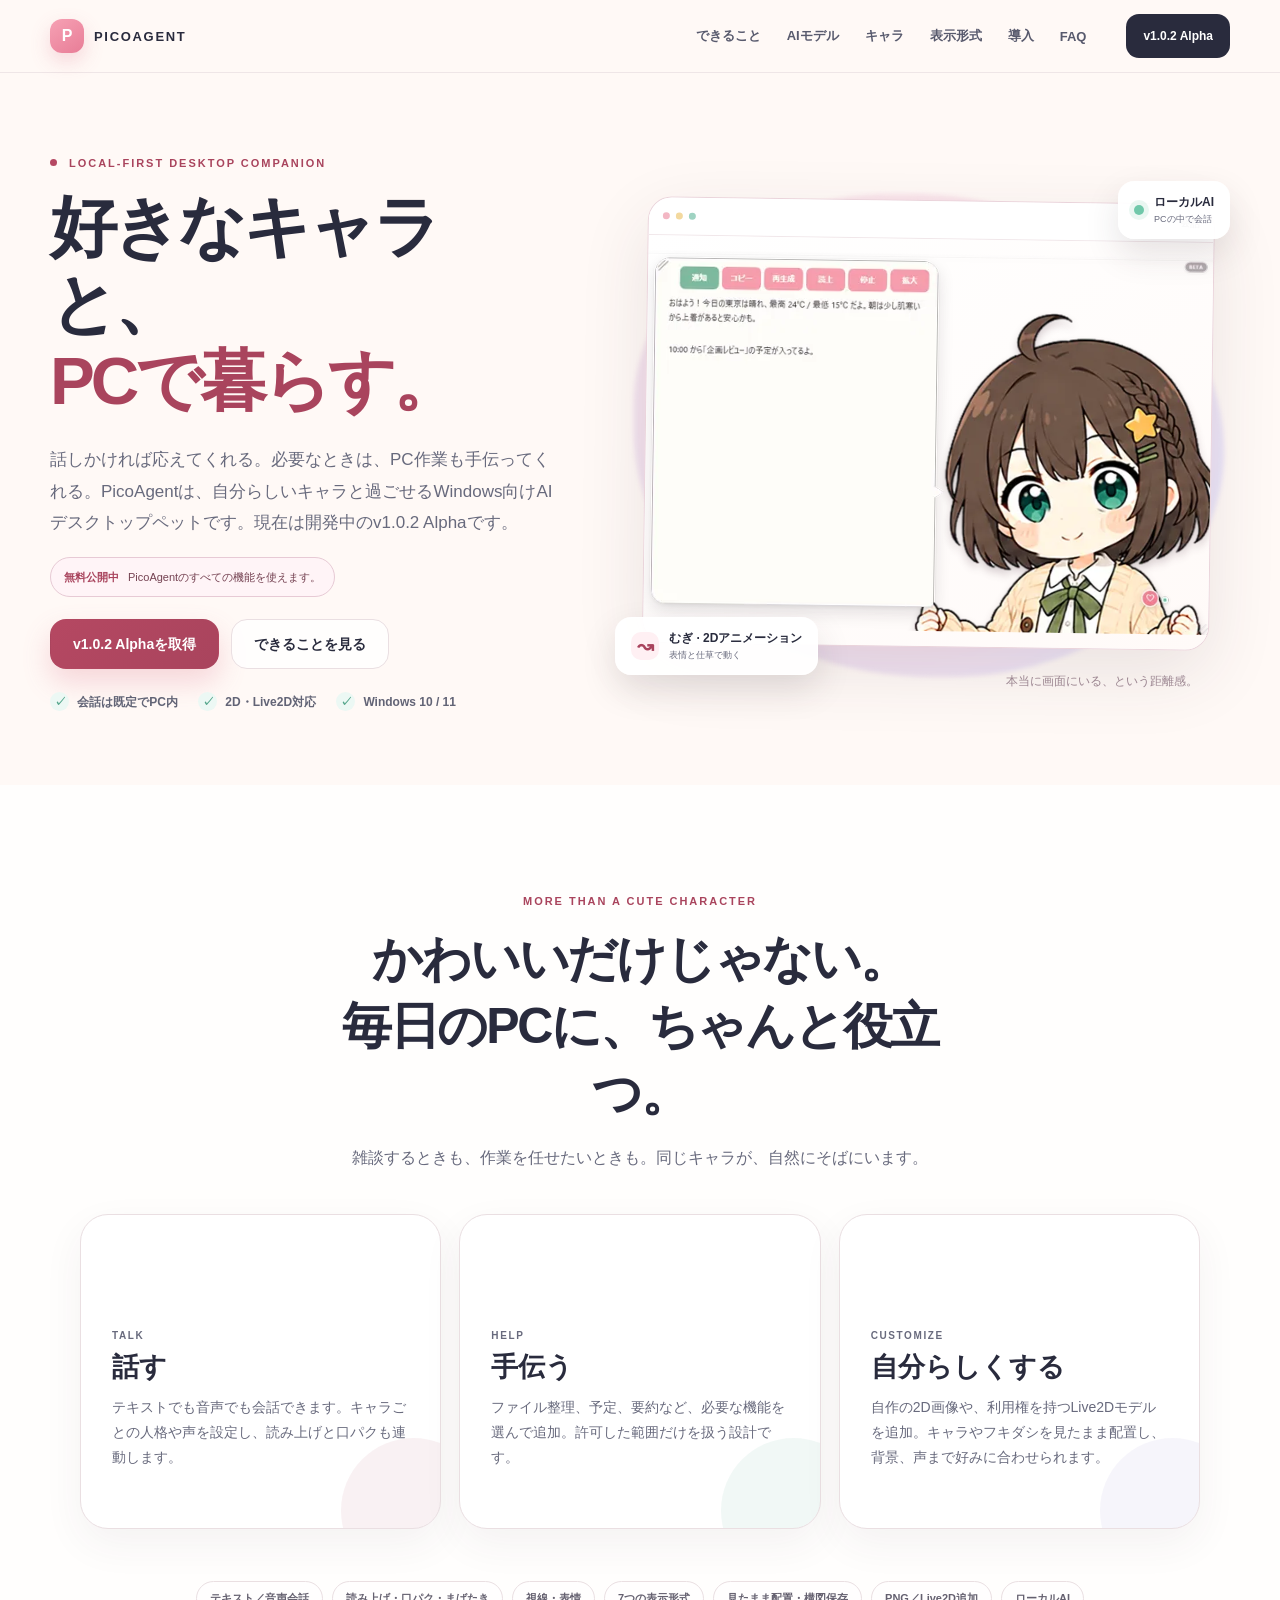
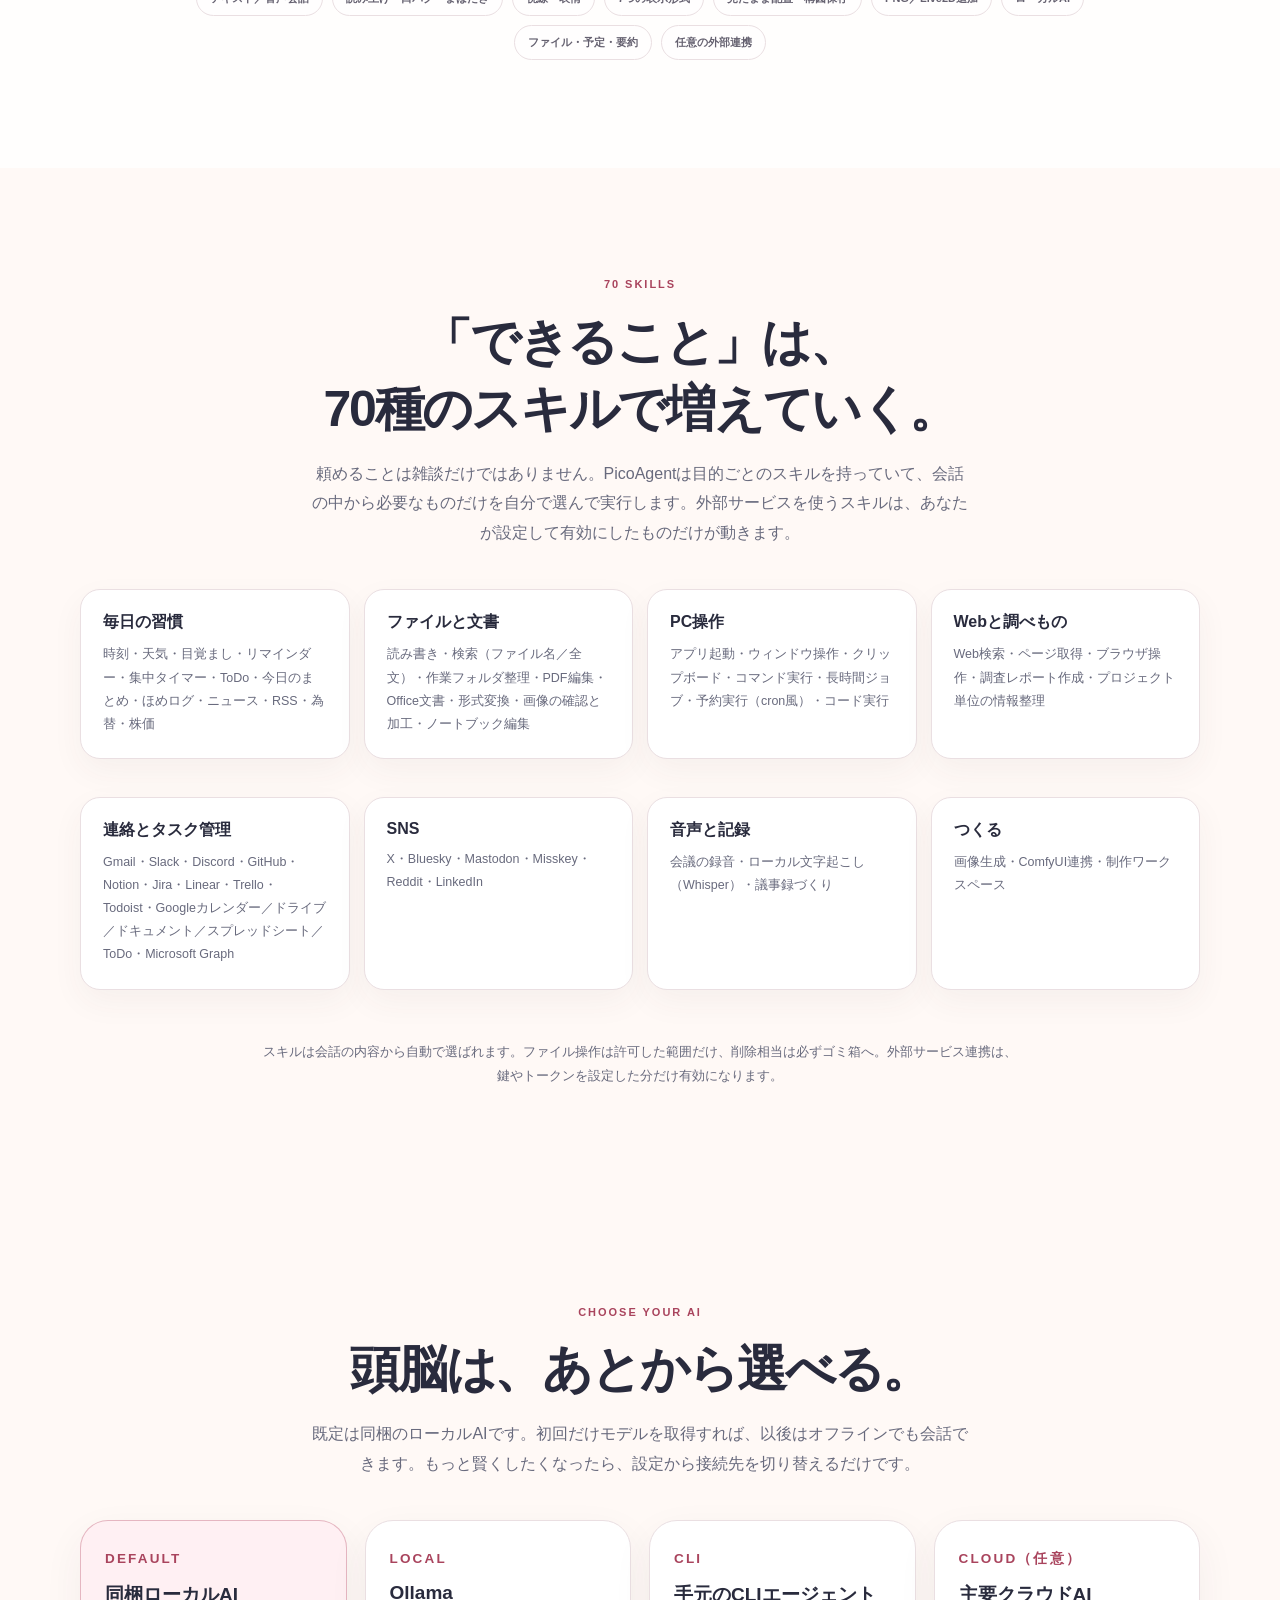
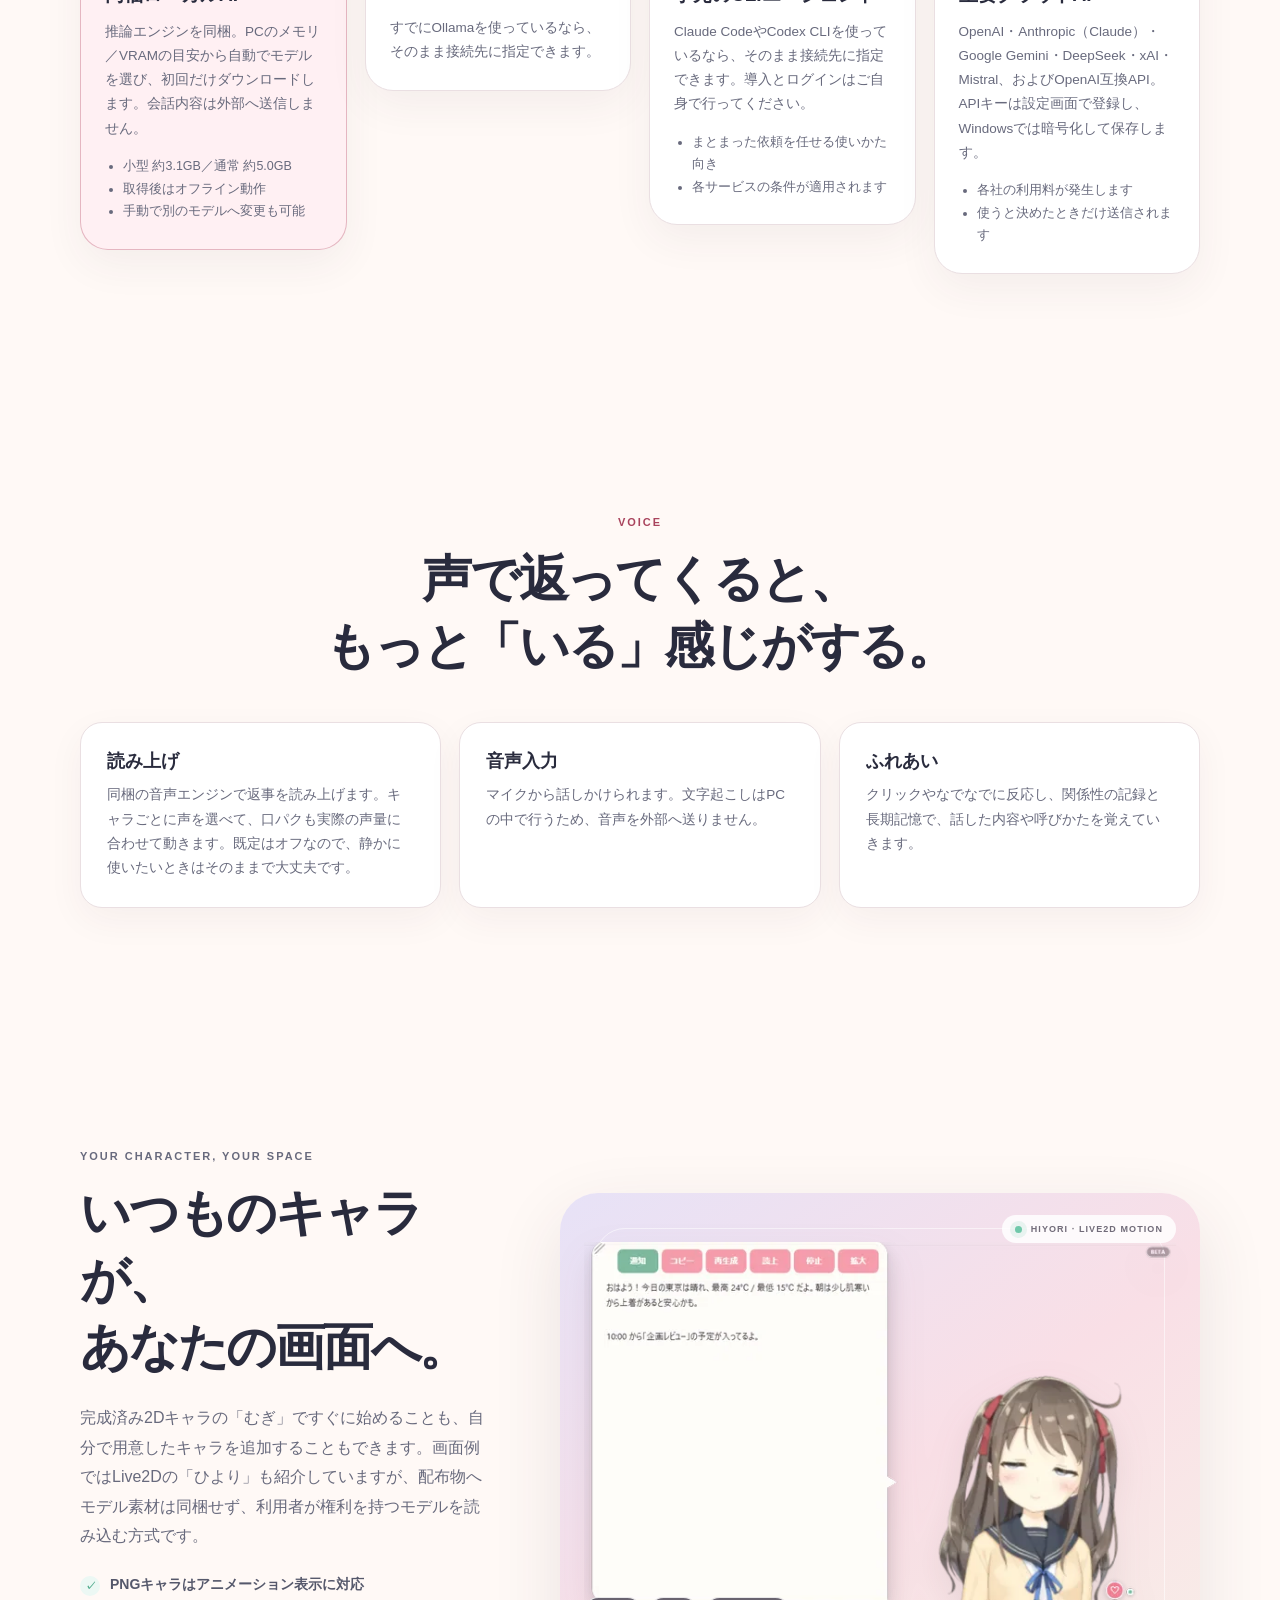
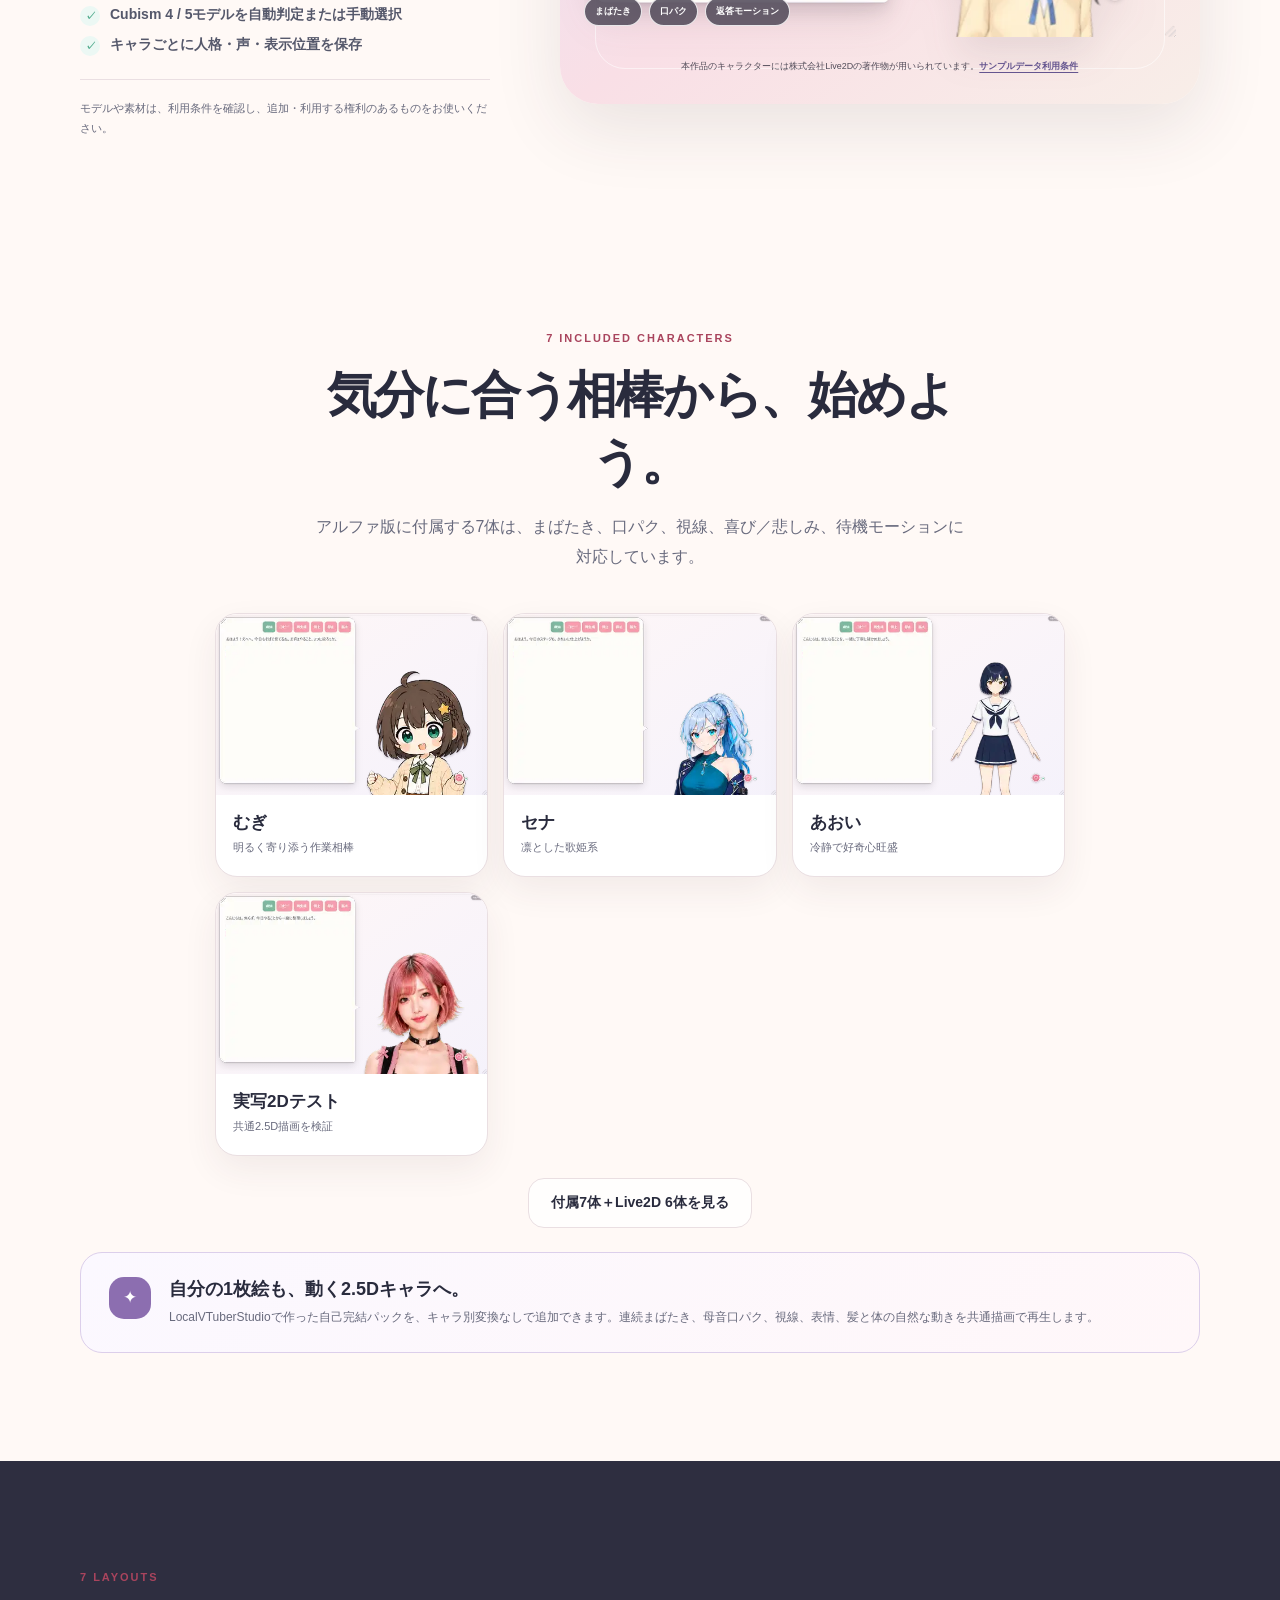
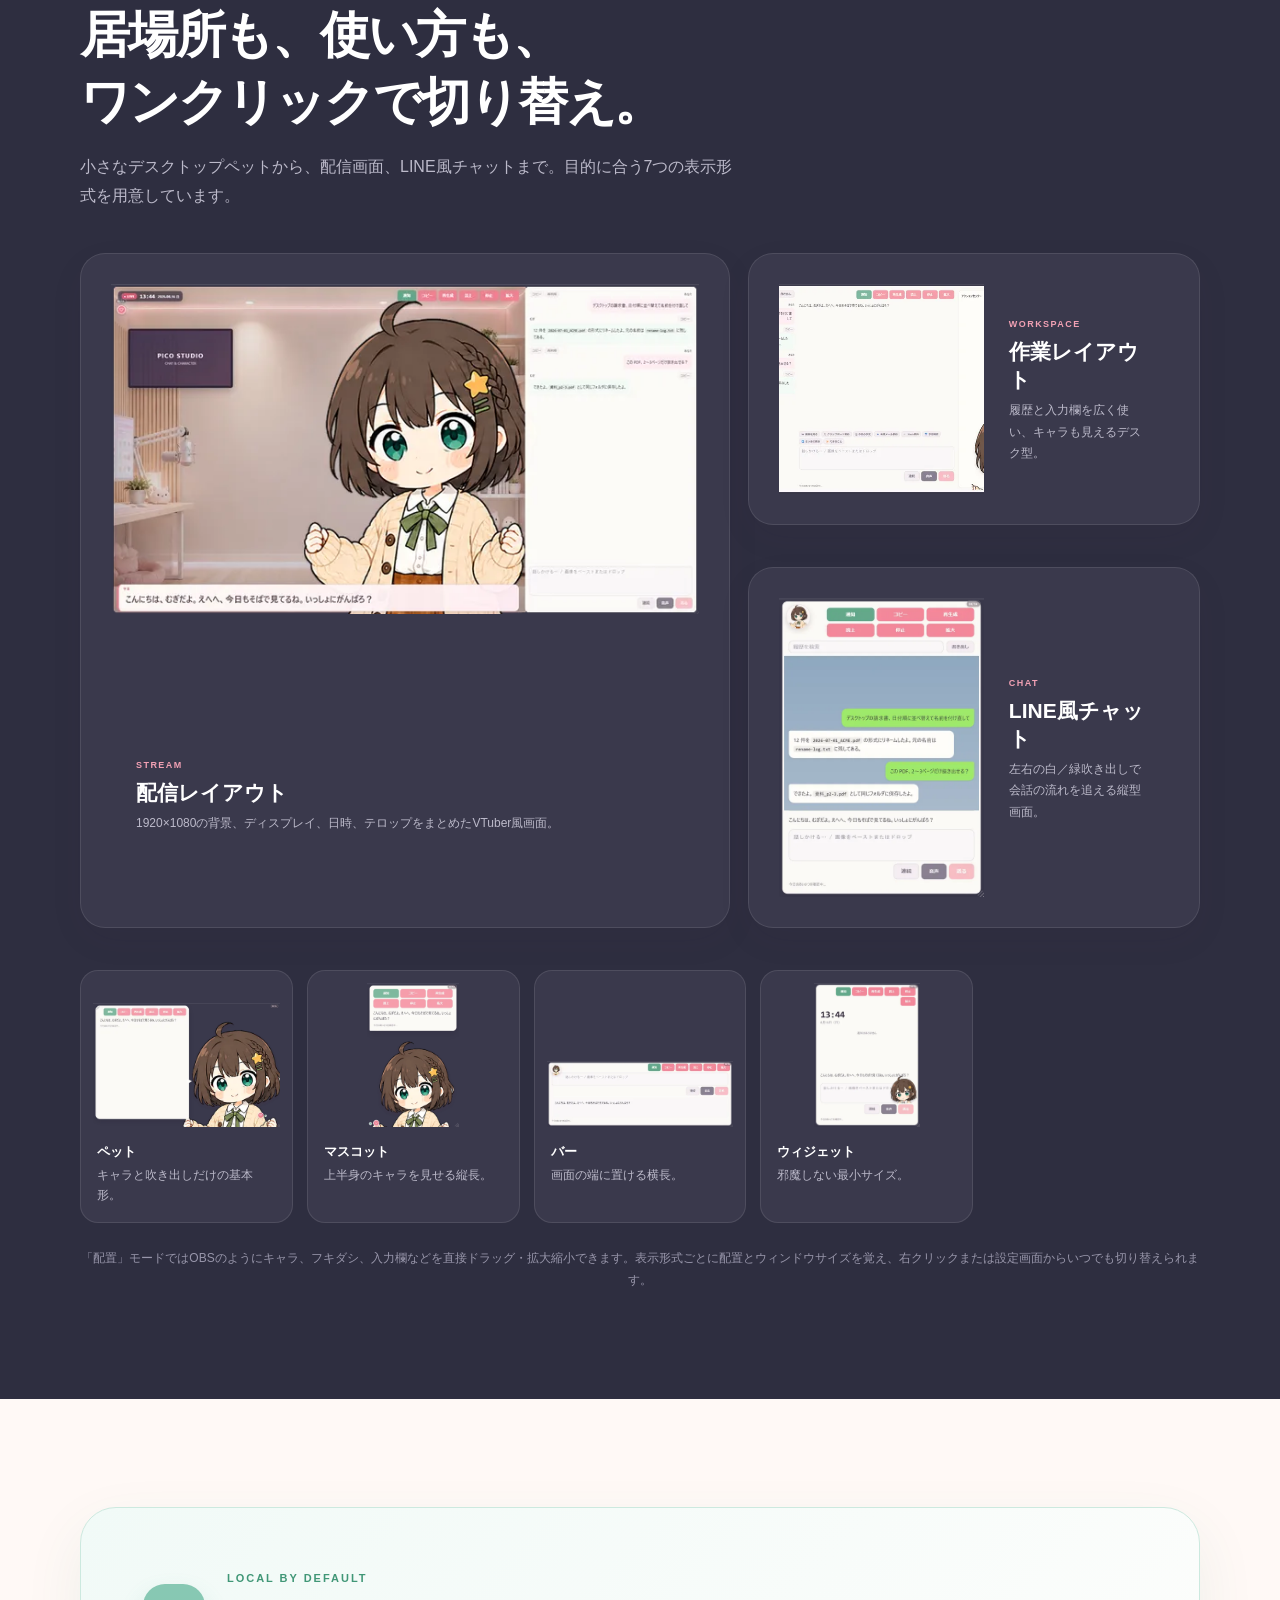
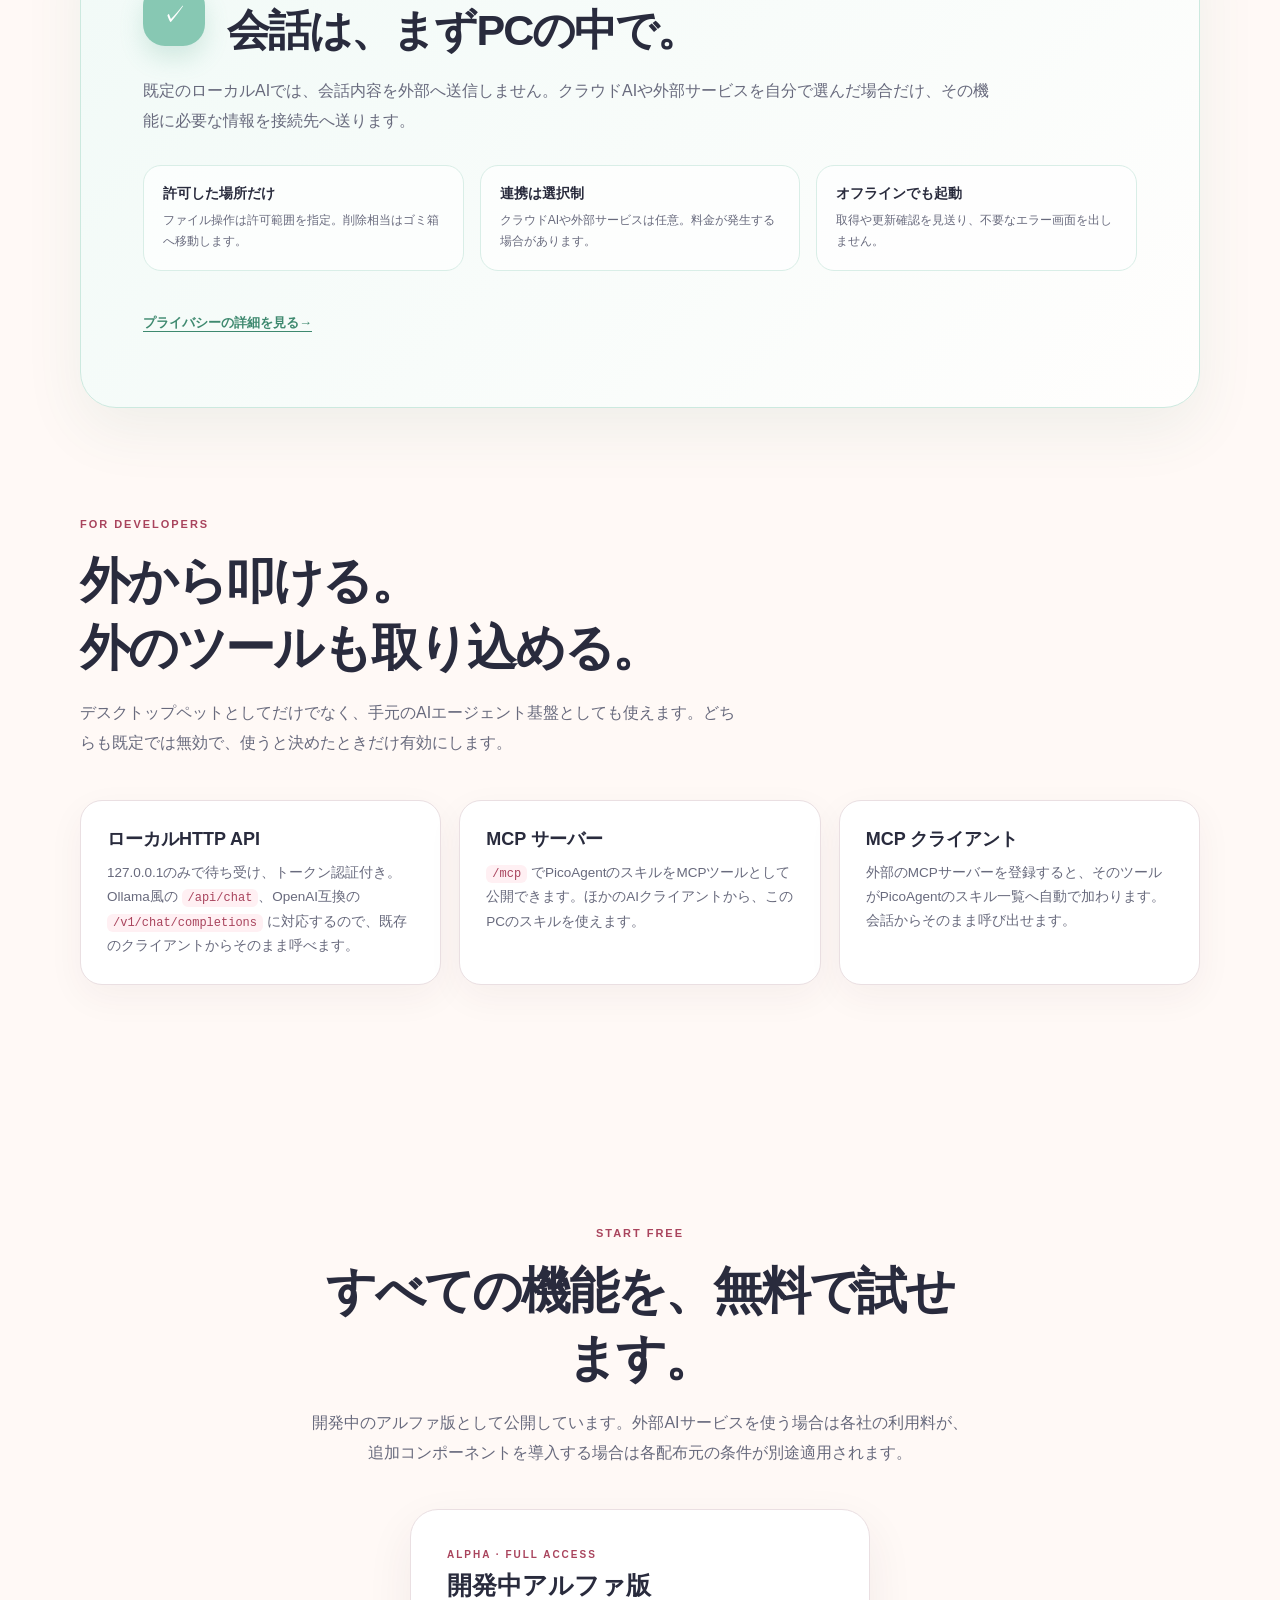
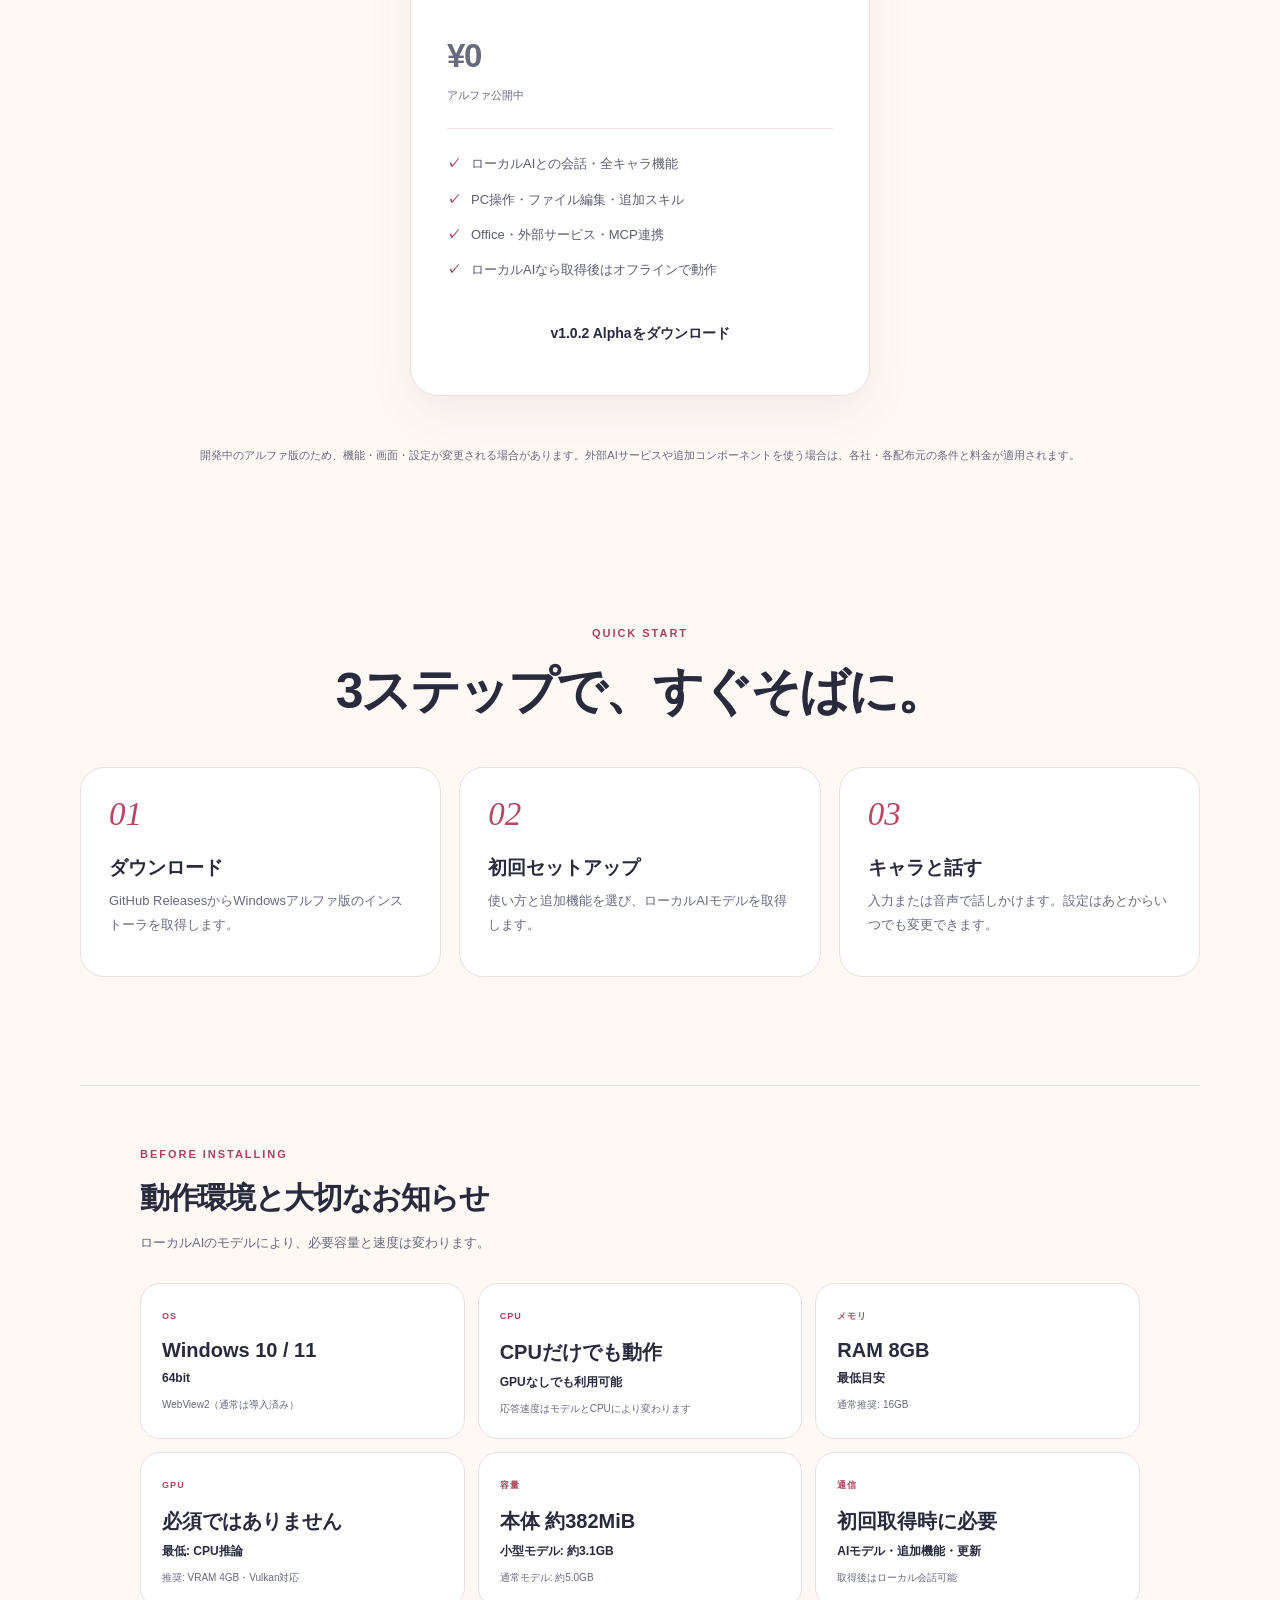
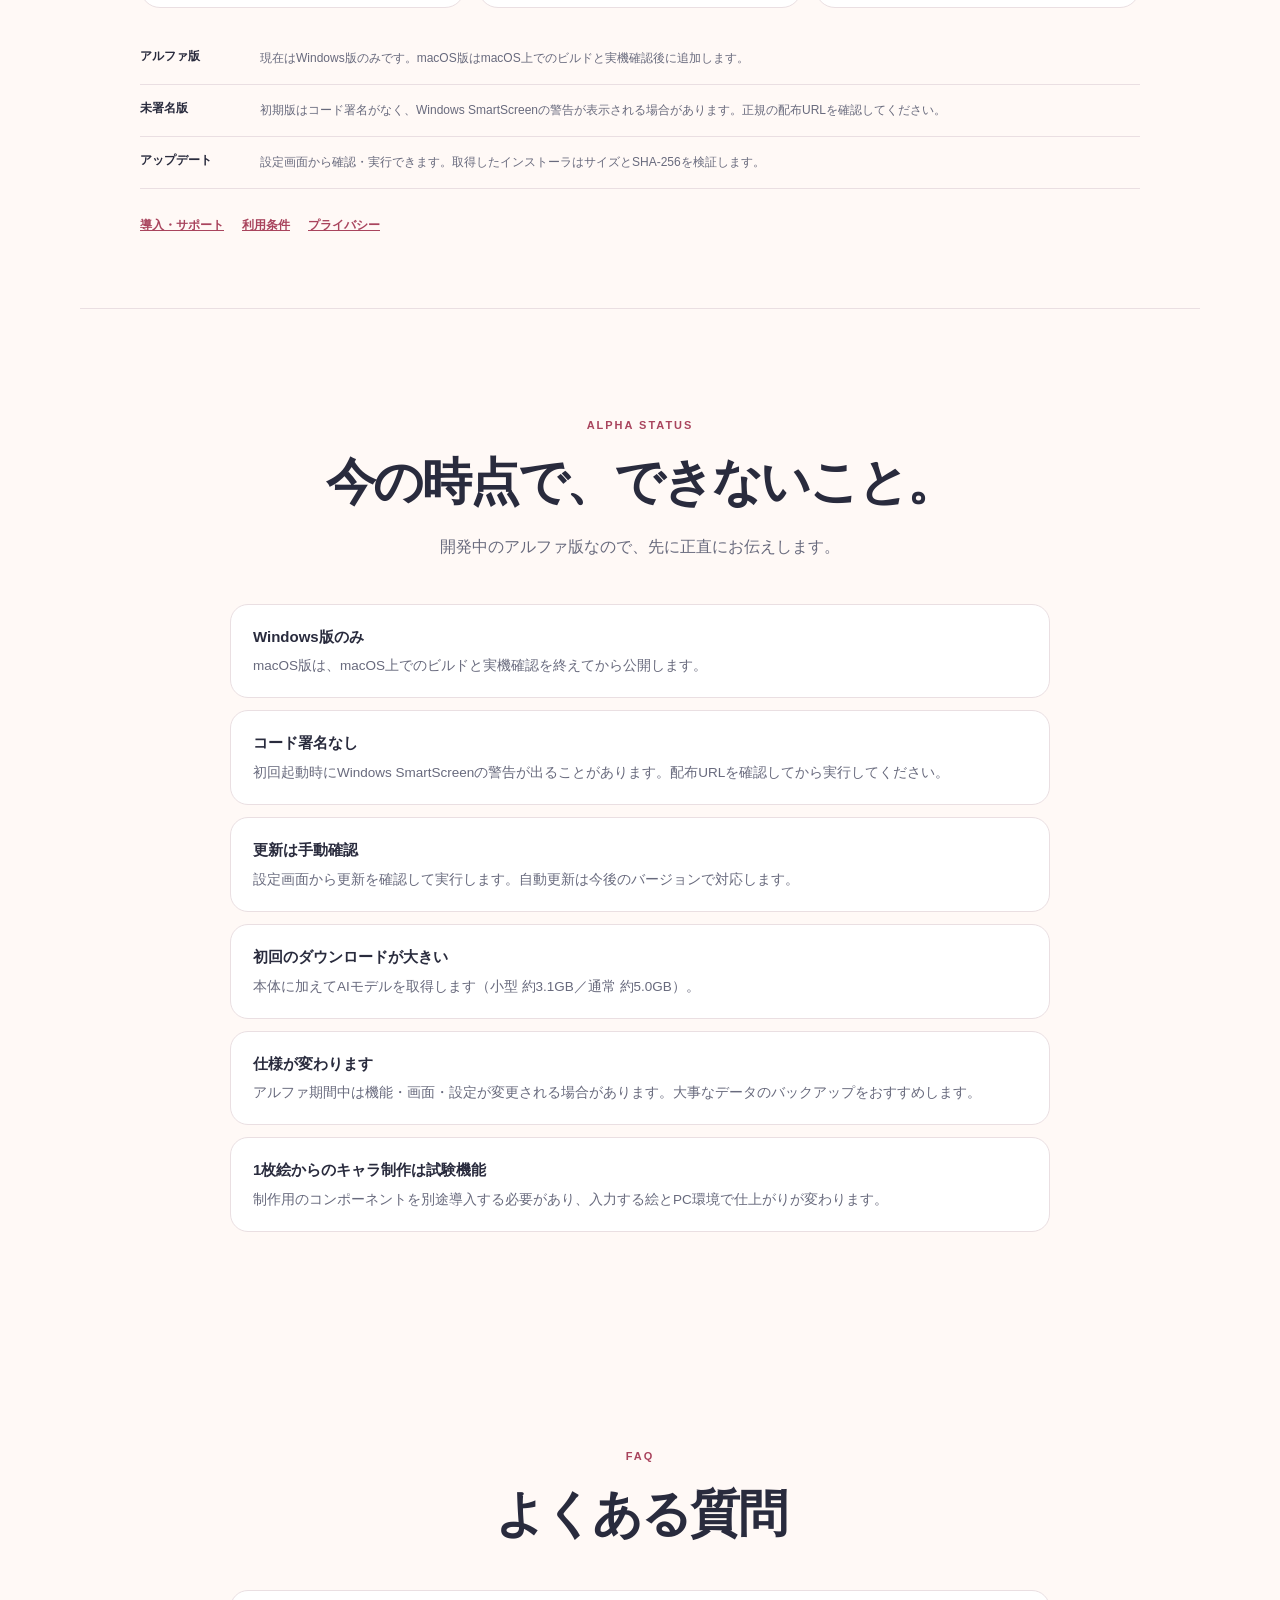
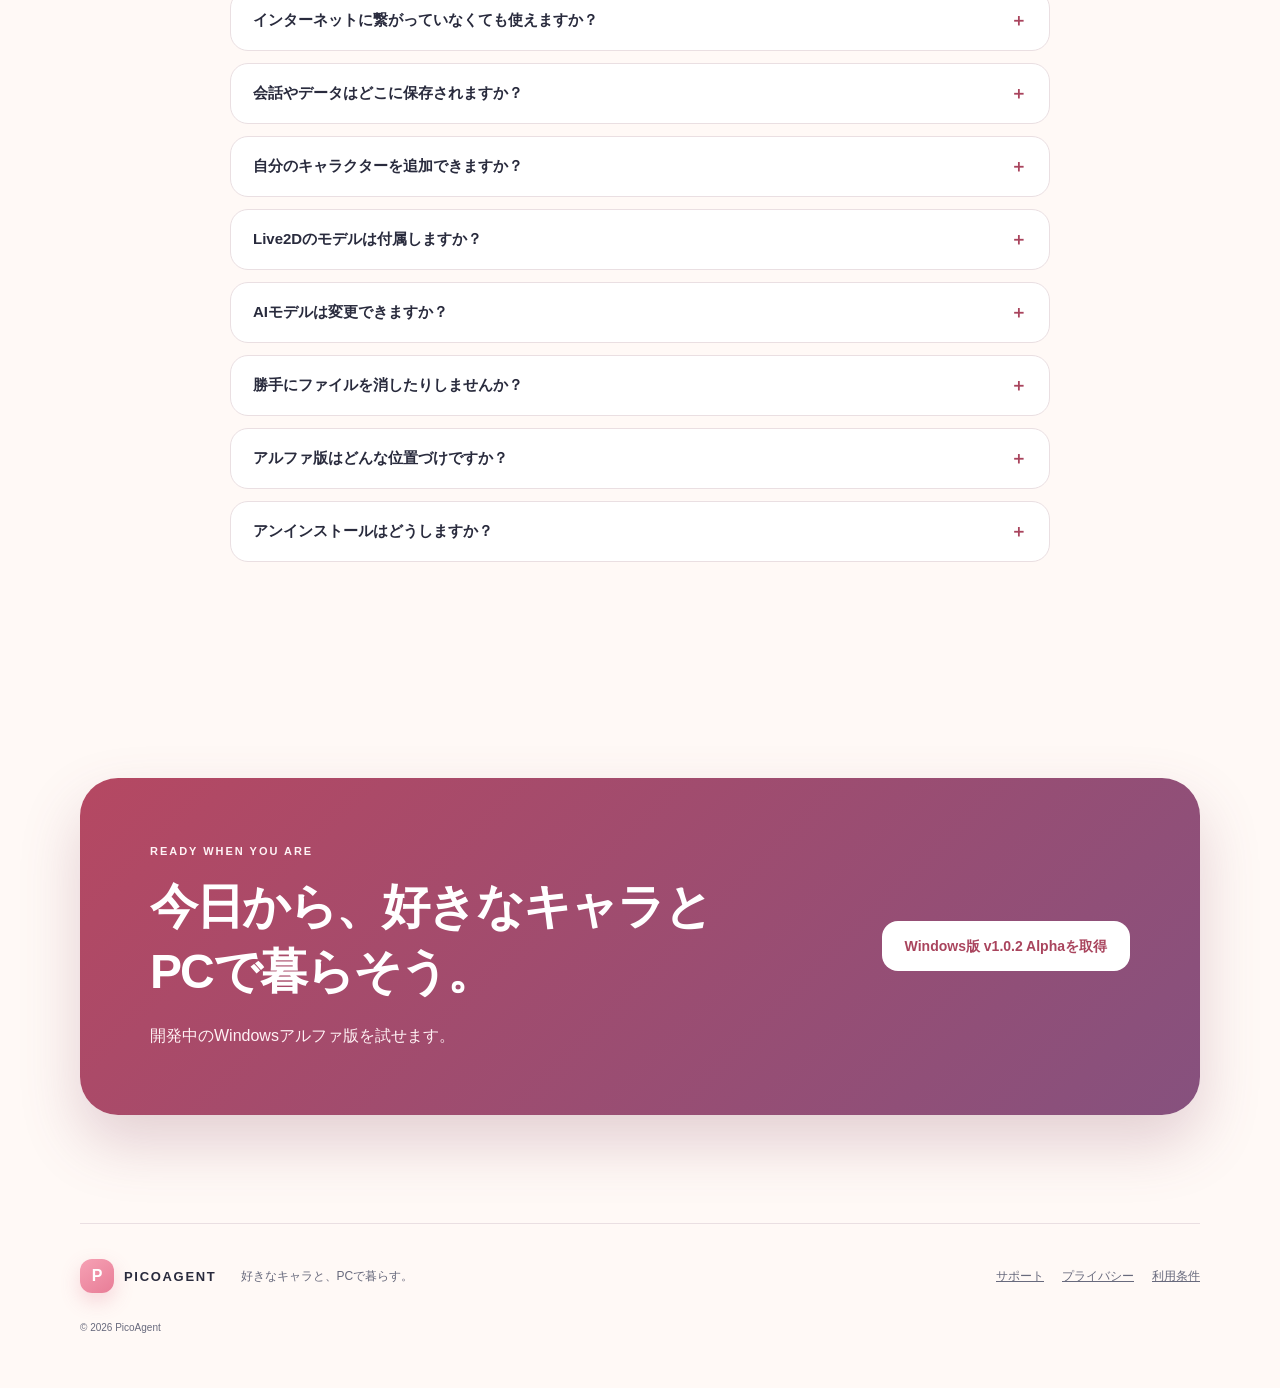
==== index.html @ a3b6f844 "docs: 公開サイトを最新キャラクターへ更新する" ====
<!doctype html>
<html lang="ja">
<head>
  <meta charset="utf-8">
  <meta name="viewport" content="width=device-width,initial-scale=1">
  <meta name="description" content="好きなキャラと会話し、PC作業も手伝ってもらえる。ローカルAIで動くWindows向けデスクトップペット、PicoAgent。">
  <meta name="theme-color" content="#fff9f6">
  <meta property="og:type" content="website">
  <meta property="og:title" content="PicoAgent | 好きなキャラと、PCで暮らす。">
  <meta property="og:description" content="会話も、PCのお手伝いも。自分の2D・Live2Dキャラを追加できるローカルAIデスクトップペット。">
  <title>PicoAgent | 好きなキャラと、PCで暮らす。</title>
  <link rel="stylesheet" href="style.css">
</head>
<body class="landing">
  <a class="skip-link" href="#main">本文へ移動</a>

  <div class="site-shell">
    <header class="site-header" aria-label="サイトヘッダー">
      <a class="logo" href="#top" aria-label="PicoAgent トップ">
        <span class="logo-mark" aria-hidden="true">P</span>
        <span>PICOAGENT</span>
      </a>
      <nav class="site-nav" aria-label="ページ内ナビゲーション">
        <a href="#features">できること</a>
        <a href="#models">AIモデル</a>
        <a href="characters.html">キャラ</a>
        <a href="#layouts">表示形式</a>
        <a href="#guide">導入</a>
        <a href="#faq">FAQ</a>
      </nav>
      <a class="button small" href="https://github.com/benybeny777/PicoAgent-Distribution/releases/tag/v1.0.2">v1.0.2 Alpha</a>
    </header>
  </div>

  <main id="main">
    <section class="hero-section" id="top">
      <div class="hero-copy">
        <p class="eyebrow"><span></span> LOCAL-FIRST DESKTOP COMPANION</p>
        <h1>好きなキャラと、<br><em>PCで暮らす。</em></h1>
        <p class="hero-lead">話しかければ応えてくれる。必要なときは、PC作業も手伝ってくれる。PicoAgentは、自分らしいキャラと過ごせるWindows向けAIデスクトップペットです。現在は開発中のv1.0.2 Alphaです。</p>
        <p class="beta-full-note"><b>無料公開中</b> PicoAgentのすべての機能を使えます。</p>
        <div class="actions hero-actions">
          <a class="button primary" href="https://github.com/benybeny777/PicoAgent-Distribution/releases/tag/v1.0.2">v1.0.2 Alphaを取得</a>
          <a class="button secondary" href="#features">できることを見る</a>
        </div>
        <ul class="trust-list" aria-label="主な特徴">
          <li><span aria-hidden="true">✓</span> 会話は既定でPC内</li>
          <li><span aria-hidden="true">✓</span> 2D・Live2D対応</li>
          <li><span aria-hidden="true">✓</span> Windows 10 / 11</li>
        </ul>
      </div>

      <div class="hero-visual" aria-label="PicoAgentの実画面">
        <div class="visual-glow" aria-hidden="true"></div>
        <div class="screen-card main-screen">
          <div class="screen-top"><span></span><span></span><span></span><b>会話</b></div>
          <picture>
            <source media="(prefers-reduced-motion: reduce)" srcset="assets/main-static.png">
            <img src="assets/main-light.webp" alt="吹き出しと2Dキャラクターを表示したPicoAgentのメイン画面" width="540" height="410" decoding="async" fetchpriority="high">
          </picture>
        </div>
        <div class="floating-card local-card"><span class="status-dot"></span><span><b>ローカルAI</b><small>PCの中で会話</small></span></div>
        <div class="floating-card voice-card"><span class="motion-mark" aria-hidden="true">↝</span><span><b>むぎ · 2Dアニメーション</b><small>表情と仕草で動く</small></span></div>
        <p class="visual-note">本当に画面にいる、という距離感。</p>
      </div>
    </section>

    <section class="section intro" id="features">
      <div class="section-heading centered">
        <p class="eyebrow">MORE THAN A CUTE CHARACTER</p>
        <h2>かわいいだけじゃない。<br>毎日のPCに、ちゃんと役立つ。</h2>
        <p>雑談するときも、作業を任せたいときも。同じキャラが、自然にそばにいます。</p>
      </div>
      <div class="feature-grid">
        <article class="feature-card coral">
          <div class="feature-icon" aria-hidden="true">♡</div>
          <p class="card-kicker">TALK</p>
          <h3>話す</h3>
          <p>テキストでも音声でも会話できます。キャラごとの人格や声を設定し、読み上げと口パクも連動します。</p>
        </article>
        <article class="feature-card mint">
          <div class="feature-icon" aria-hidden="true">✦</div>
          <p class="card-kicker">HELP</p>
          <h3>手伝う</h3>
          <p>ファイル整理、予定、要約など、必要な機能を選んで追加。許可した範囲だけを扱う設計です。</p>
        </article>
        <article class="feature-card lavender">
          <div class="feature-icon" aria-hidden="true">◇</div>
          <p class="card-kicker">CUSTOMIZE</p>
          <h3>自分らしくする</h3>
          <p>自作の2D画像や、利用権を持つLive2Dモデルを追加。キャラやフキダシを見たまま配置し、背景、声まで好みに合わせられます。</p>
        </article>
      </div>
      <ul class="feature-list" aria-label="機能一覧">
        <li>テキスト／音声会話</li><li>読み上げ・口パク・まばたき</li><li>視線・表情</li>
        <li>7つの表示形式</li><li>見たまま配置・構図保存</li><li>PNG／Live2D追加</li>
        <li>ローカルAI</li><li>ファイル・予定・要約</li><li>任意の外部連携</li>
      </ul>
    </section>

    <section class="section skills" id="skills">
      <div class="section-heading centered">
        <p class="eyebrow">70 SKILLS</p>
        <h2>「できること」は、<br>70種のスキルで増えていく。</h2>
        <p>頼めることは雑談だけではありません。PicoAgentは目的ごとのスキルを持っていて、会話の中から必要なものだけを自分で選んで実行します。外部サービスを使うスキルは、あなたが設定して有効にしたものだけが動きます。</p>
      </div>
      <div class="skill-grid">
        <article class="skill-card">
          <h3>毎日の習慣</h3>
          <p>時刻・天気・目覚まし・リマインダー・集中タイマー・ToDo・今日のまとめ・ほめログ・ニュース・RSS・為替・株価</p>
        </article>
        <article class="skill-card">
          <h3>ファイルと文書</h3>
          <p>読み書き・検索（ファイル名／全文）・作業フォルダ整理・PDF編集・Office文書・形式変換・画像の確認と加工・ノートブック編集</p>
        </article>
        <article class="skill-card">
          <h3>PC操作</h3>
          <p>アプリ起動・ウィンドウ操作・クリップボード・コマンド実行・長時間ジョブ・予約実行（cron風）・コード実行</p>
        </article>
        <article class="skill-card">
          <h3>Webと調べもの</h3>
          <p>Web検索・ページ取得・ブラウザ操作・調査レポート作成・プロジェクト単位の情報整理</p>
        </article>
        <article class="skill-card">
          <h3>連絡とタスク管理</h3>
          <p>Gmail・Slack・Discord・GitHub・Notion・Jira・Linear・Trello・Todoist・Googleカレンダー／ドライブ／ドキュメント／スプレッドシート／ToDo・Microsoft Graph</p>
        </article>
        <article class="skill-card">
          <h3>SNS</h3>
          <p>X・Bluesky・Mastodon・Misskey・Reddit・LinkedIn</p>
        </article>
        <article class="skill-card">
          <h3>音声と記録</h3>
          <p>会議の録音・ローカル文字起こし（Whisper）・議事録づくり</p>
        </article>
        <article class="skill-card">
          <h3>つくる</h3>
          <p>画像生成・ComfyUI連携・制作ワークスペース</p>
        </article>
      </div>
      <p class="skill-note">スキルは会話の内容から自動で選ばれます。ファイル操作は許可した範囲だけ、削除相当は必ずゴミ箱へ。外部サービス連携は、鍵やトークンを設定した分だけ有効になります。</p>
    </section>

    <section class="section models" id="models">
      <div class="section-heading centered">
        <p class="eyebrow">CHOOSE YOUR AI</p>
        <h2>頭脳は、あとから選べる。</h2>
        <p>既定は同梱のローカルAIです。初回だけモデルを取得すれば、以後はオフラインでも会話できます。もっと賢くしたくなったら、設定から接続先を切り替えるだけです。</p>
      </div>
      <div class="model-grid">
        <article class="model-card featured">
          <p class="card-kicker">DEFAULT</p>
          <h3>同梱ローカルAI</h3>
          <p>推論エンジンを同梱。PCのメモリ／VRAMの目安から自動でモデルを選び、初回だけダウンロードします。会話内容は外部へ送信しません。</p>
          <ul><li>小型 約3.1GB／通常 約5.0GB</li><li>取得後はオフライン動作</li><li>手動で別のモデルへ変更も可能</li></ul>
        </article>
        <article class="model-card">
          <p class="card-kicker">LOCAL</p>
          <h3>Ollama</h3>
          <p>すでにOllamaを使っているなら、そのまま接続先に指定できます。</p>
        </article>
        <article class="model-card">
          <p class="card-kicker">CLI</p>
          <h3>手元のCLIエージェント</h3>
          <p>Claude CodeやCodex CLIを使っているなら、そのまま接続先に指定できます。導入とログインはご自身で行ってください。</p>
          <ul><li>まとまった依頼を任せる使いかた向き</li><li>各サービスの条件が適用されます</li></ul>
        </article>
        <article class="model-card">
          <p class="card-kicker">CLOUD（任意）</p>
          <h3>主要クラウドAI</h3>
          <p>OpenAI・Anthropic（Claude）・Google Gemini・DeepSeek・xAI・Mistral、およびOpenAI互換API。APIキーは設定画面で登録し、Windowsでは暗号化して保存します。</p>
          <ul><li>各社の利用料が発生します</li><li>使うと決めたときだけ送信されます</li></ul>
        </article>
      </div>
    </section>

    <section class="section voice" id="voice">
      <div class="section-heading centered">
        <p class="eyebrow">VOICE</p>
        <h2>声で返ってくると、<br>もっと「いる」感じがする。</h2>
      </div>
      <div class="voice-grid">
        <article><h3>読み上げ</h3><p>同梱の音声エンジンで返事を読み上げます。キャラごとに声を選べて、口パクも実際の声量に合わせて動きます。既定はオフなので、静かに使いたいときはそのままで大丈夫です。</p></article>
        <article><h3>音声入力</h3><p>マイクから話しかけられます。文字起こしはPCの中で行うため、音声を外部へ送りません。</p></article>
        <article><h3>ふれあい</h3><p>クリックやなでなでに反応し、関係性の記録と長期記憶で、話した内容や呼びかたを覚えていきます。</p></article>
      </div>
    </section>

    <section class="section showcase">
      <div class="showcase-copy">
        <p class="eyebrow">YOUR CHARACTER, YOUR SPACE</p>
        <h2>いつものキャラが、<br>あなたの画面へ。</h2>
        <p>完成済み2Dキャラの「むぎ」ですぐに始めることも、自分で用意したキャラを追加することもできます。画面例ではLive2Dの「ひより」も紹介していますが、配布物へモデル素材は同梱せず、利用者が権利を持つモデルを読み込む方式です。</p>
        <ul class="check-list">
          <li>PNGキャラはアニメーション表示に対応</li>
          <li>Cubism 4 / 5モデルを自動判定または手動選択</li>
          <li>キャラごとに人格・声・表示位置を保存</li>
        </ul>
        <p class="fine-print">モデルや素材は、利用条件を確認し、追加・利用する権利のあるものをお使いください。</p>
      </div>
      <figure class="live2d-frame">
        <div class="frame-label"><span class="status-dot"></span> HIYORI · LIVE2D MOTION</div>
        <picture>
          <source media="(prefers-reduced-motion: reduce)" srcset="assets/live2d-static.png">
          <img src="assets/live2d-motion.webp" alt="ひよりがまばたき、口パク、返答モーションで動くPicoAgentのLive2D画面" width="550" height="410" loading="lazy" decoding="async">
        </picture>
        <div class="motion-chips" aria-label="動作内容"><span>まばたき</span><span>口パク</span><span>返答モーション</span></div>
        <figcaption class="license-note">本作品のキャラクターには株式会社Live2Dの著作物が用いられています。<a href="https://www.live2d.com/learn/sample/model-terms/">サンプルデータ利用条件</a></figcaption>
      </figure>
    </section>

    <section class="section characters" id="characters">
      <div class="section-heading centered">
        <p class="eyebrow">7 INCLUDED CHARACTERS</p>
        <h2>気分に合う相棒から、始めよう。</h2>
        <p>アルファ版に付属する7体は、まばたき、口パク、視線、喜び／悲しみ、待機モーションに対応しています。</p>
      </div>
      <div class="character-grid character-grid-preview">
        <article class="character-card"><img src="assets/character-mugi.webp" alt="むぎのモーションプレビュー" loading="lazy" decoding="async"><div><h3>むぎ</h3><p>明るく寄り添う作業相棒</p></div></article>
        <article class="character-card"><img src="assets/character-sena.webp" alt="セナのモーションプレビュー" loading="lazy" decoding="async"><div><h3>セナ</h3><p>凛とした歌姫系</p></div></article>
        <article class="character-card"><img src="assets/character-aoi.webp" alt="あおいのモーションプレビュー" loading="lazy" decoding="async"><div><h3>あおい</h3><p>冷静で好奇心旺盛</p></div></article>
        <article class="character-card"><img src="assets/character-photoreal-prototype.webp" alt="実写2Dテストキャラのモーションプレビュー" loading="lazy" decoding="async"><div><h3>実写2Dテスト</h3><p>共通2.5D描画を検証</p></div></article>
      </div>
      <p class="character-more"><a class="button secondary" href="characters.html">付属7体＋Live2D 6体を見る</a></p>
      <aside class="creator-note">
        <span aria-hidden="true">✦</span><div><h3>自分の1枚絵も、動く2.5Dキャラへ。</h3><p>LocalVTuberStudioで作った自己完結パックを、キャラ別変換なしで追加できます。連続まばたき、母音口パク、視線、表情、髪と体の自然な動きを共通描画で再生します。</p></div>
      </aside>
    </section>

    <section class="section layouts" id="layouts">
      <div class="section-heading">
        <p class="eyebrow">7 LAYOUTS</p>
        <h2>居場所も、使い方も、<br>ワンクリックで切り替え。</h2>
      <p>小さなデスクトップペットから、配信画面、LINE風チャットまで。目的に合う7つの表示形式を用意しています。</p>
      </div>
      <div class="layout-gallery">
        <article class="layout-card wide">
          <img src="assets/layout-stream.webp" alt="フルHD配信スタジオ風の配信レイアウト" width="640" height="360" loading="lazy" decoding="async">
          <div><span>STREAM</span><h3>配信レイアウト</h3><p>1920×1080の背景、ディスプレイ、日時、テロップをまとめたVTuber風画面。</p></div>
        </article>
        <article class="layout-card">
          <img src="assets/layout-workspace.webp" alt="会話、入力、キャラクターを並べた作業レイアウト" width="640" height="389" loading="lazy" decoding="async">
          <div><span>WORKSPACE</span><h3>作業レイアウト</h3><p>履歴と入力欄を広く使い、キャラも見えるデスク型。</p></div>
        </article>
        <article class="layout-card">
          <img src="assets/layout-chat.webp" alt="LINE風の縦長チャットレイアウト" width="480" height="702" loading="lazy" decoding="async">
          <div><span>CHAT</span><h3>LINE風チャット</h3><p>左右の白／緑吹き出しで会話の流れを追える縦型画面。</p></div>
        </article>
      </div>
      <div class="layout-rest" aria-label="そのほかの表示形式">
        <figure><img src="assets/layout-pet.webp" alt="標準のペット表示" width="480" height="320" loading="lazy" decoding="async"><figcaption><b>ペット</b>キャラと吹き出しだけの基本形。</figcaption></figure>
        <figure><img src="assets/layout-mascot.webp" alt="縦長のマスコット表示" width="360" height="560" loading="lazy" decoding="async"><figcaption><b>マスコット</b>上半身のキャラを見せる縦長。</figcaption></figure>
        <figure><img src="assets/layout-bar.webp" alt="横長のバー表示" width="640" height="200" loading="lazy" decoding="async"><figcaption><b>バー</b>画面の端に置ける横長。</figcaption></figure>
        <figure><img src="assets/layout-widget.webp" alt="小さなウィジェット表示" width="360" height="300" loading="lazy" decoding="async"><figcaption><b>ウィジェット</b>邪魔しない最小サイズ。</figcaption></figure>
      </div>
      <p class="layout-more">「配置」モードではOBSのようにキャラ、フキダシ、入力欄などを直接ドラッグ・拡大縮小できます。表示形式ごとに配置とウィンドウサイズを覚え、右クリックまたは設定画面からいつでも切り替えられます。</p>
    </section>

    <section class="section privacy-panel" id="safety">
      <div class="privacy-heading">
        <span class="shield" aria-hidden="true">✓</span>
        <div><p class="eyebrow">LOCAL BY DEFAULT</p><h2>会話は、まずPCの中で。</h2></div>
      </div>
      <p class="privacy-lead">既定のローカルAIでは、会話内容を外部へ送信しません。クラウドAIや外部サービスを自分で選んだ場合だけ、その機能に必要な情報を接続先へ送ります。</p>
      <div class="privacy-points">
        <div><b>許可した場所だけ</b><span>ファイル操作は許可範囲を指定。削除相当はゴミ箱へ移動します。</span></div>
        <div><b>連携は選択制</b><span>クラウドAIや外部サービスは任意。料金が発生する場合があります。</span></div>
        <div><b>オフラインでも起動</b><span>取得や更新確認を見送り、不要なエラー画面を出しません。</span></div>
      </div>
      <a class="text-link" href="privacy.html">プライバシーの詳細を見る <span aria-hidden="true">→</span></a>
    </section>

    <section class="section developer" id="developer">
      <div class="section-heading">
        <p class="eyebrow">FOR DEVELOPERS</p>
        <h2>外から叩ける。<br>外のツールも取り込める。</h2>
        <p>デスクトップペットとしてだけでなく、手元のAIエージェント基盤としても使えます。どちらも既定では無効で、使うと決めたときだけ有効にします。</p>
      </div>
      <div class="dev-grid">
        <article><h3>ローカルHTTP API</h3><p>127.0.0.1のみで待ち受け、トークン認証付き。Ollama風の <code>/api/chat</code>、OpenAI互換の <code>/v1/chat/completions</code> に対応するので、既存のクライアントからそのまま呼べます。</p></article>
        <article><h3>MCP サーバー</h3><p><code>/mcp</code> でPicoAgentのスキルをMCPツールとして公開できます。ほかのAIクライアントから、このPCのスキルを使えます。</p></article>
        <article><h3>MCP クライアント</h3><p>外部のMCPサーバーを登録すると、そのツールがPicoAgentのスキル一覧へ自動で加わります。会話からそのまま呼び出せます。</p></article>
      </div>
    </section>

    <section class="section plans" id="plans">
      <div class="section-heading centered">
        <p class="eyebrow">START FREE</p>
        <h2>すべての機能を、無料で試せます。</h2>
        <p>開発中のアルファ版として公開しています。外部AIサービスを使う場合は各社の利用料が、追加コンポーネントを導入する場合は各配布元の条件が別途適用されます。</p>
      </div>
      <div class="plan-grid">
        <article class="plan-card free">
          <p class="plan-label">ALPHA · FULL ACCESS</p>
          <h3>開発中アルファ版</h3>
          <p class="price"><strong>¥0</strong><span>アルファ公開中</span></p>
          <ul>
            <li>ローカルAIとの会話・全キャラ機能</li>
            <li>PC操作・ファイル編集・追加スキル</li>
            <li>Office・外部サービス・MCP連携</li>
            <li>ローカルAIなら取得後はオフラインで動作</li>
          </ul>
          <a class="button full" href="https://github.com/benybeny777/PicoAgent-Distribution/releases/tag/v1.0.2">v1.0.2 Alphaをダウンロード</a>
        </article>
      </div>
      <p class="plan-note">開発中のアルファ版のため、機能・画面・設定が変更される場合があります。外部AIサービスや追加コンポーネントを使う場合は、各社・各配布元の条件と料金が適用されます。</p>
    </section>

    <section class="section guide" id="guide">
      <div class="section-heading centered">
        <p class="eyebrow">QUICK START</p>
        <h2>3ステップで、すぐそばに。</h2>
      </div>
      <ol class="steps">
        <li><span>01</span><div><h3>ダウンロード</h3><p>GitHub ReleasesからWindowsアルファ版のインストーラを取得します。</p></div></li>
        <li><span>02</span><div><h3>初回セットアップ</h3><p>使い方と追加機能を選び、ローカルAIモデルを取得します。</p></div></li>
        <li><span>03</span><div><h3>キャラと話す</h3><p>入力または音声で話しかけます。設定はあとからいつでも変更できます。</p></div></li>
      </ol>
    </section>

    <section class="section requirements">
      <div class="requirements-heading">
        <p class="eyebrow">BEFORE INSTALLING</p>
        <h2>動作環境と大切なお知らせ</h2>
        <p>ローカルAIのモデルにより、必要容量と速度は変わります。</p>
      </div>
      <div class="spec-grid" aria-label="動作スペック">
        <article class="spec-card"><span>OS</span><h3>Windows 10 / 11</h3><p>64bit</p><small>WebView2（通常は導入済み）</small></article>
        <article class="spec-card"><span>CPU</span><h3>CPUだけでも動作</h3><p>GPUなしでも利用可能</p><small>応答速度はモデルとCPUにより変わります</small></article>
        <article class="spec-card"><span>メモリ</span><h3>RAM 8GB</h3><p>最低目安</p><small>通常推奨: 16GB</small></article>
        <article class="spec-card"><span>GPU</span><h3>必須ではありません</h3><p>最低: CPU推論</p><small>推奨: VRAM 4GB・Vulkan対応</small></article>
        <article class="spec-card"><span>容量</span><h3>本体 約382MiB</h3><p>小型モデル: 約3.1GB</p><small>通常モデル: 約5.0GB</small></article>
        <article class="spec-card"><span>通信</span><h3>初回取得時に必要</h3><p>AIモデル・追加機能・更新</p><small>取得後はローカル会話可能</small></article>
      </div>
      <dl class="requirement-notes">
        <div><dt>アルファ版</dt><dd>現在はWindows版のみです。macOS版はmacOS上でのビルドと実機確認後に追加します。</dd></div>
        <div><dt>未署名版</dt><dd>初期版はコード署名がなく、Windows SmartScreenの警告が表示される場合があります。正規の配布URLを確認してください。</dd></div>
        <div><dt>アップデート</dt><dd>設定画面から確認・実行できます。取得したインストーラはサイズとSHA-256を検証します。</dd></div>
      </dl>
      <div class="notice-links"><a href="support.html">導入・サポート</a><a href="terms.html">利用条件</a><a href="privacy.html">プライバシー</a></div>
    </section>

    <section class="section beta-limits" id="beta">
      <div class="section-heading centered">
        <p class="eyebrow">ALPHA STATUS</p>
        <h2>今の時点で、できないこと。</h2>
        <p>開発中のアルファ版なので、先に正直にお伝えします。</p>
      </div>
      <ul class="limit-list">
        <li><b>Windows版のみ</b>macOS版は、macOS上でのビルドと実機確認を終えてから公開します。</li>
        <li><b>コード署名なし</b>初回起動時にWindows SmartScreenの警告が出ることがあります。配布URLを確認してから実行してください。</li>
        <li><b>更新は手動確認</b>設定画面から更新を確認して実行します。自動更新は今後のバージョンで対応します。</li>
        <li><b>初回のダウンロードが大きい</b>本体に加えてAIモデルを取得します（小型 約3.1GB／通常 約5.0GB）。</li>
        <li><b>仕様が変わります</b>アルファ期間中は機能・画面・設定が変更される場合があります。大事なデータのバックアップをおすすめします。</li>
        <li><b>1枚絵からのキャラ制作は試験機能</b>制作用のコンポーネントを別途導入する必要があり、入力する絵とPC環境で仕上がりが変わります。</li>
      </ul>
    </section>

    <section class="section faq" id="faq">
      <div class="section-heading centered">
        <p class="eyebrow">FAQ</p>
        <h2>よくある質問</h2>
      </div>
      <div class="faq-list">
        <details><summary>インターネットに繋がっていなくても使えますか？</summary><p>初回にAIモデルを取得したあとは、ローカルAIとの会話をオフラインで続けられます。Web検索や外部サービス連携など、通信が必要なスキルだけが使えなくなります。オフライン時に更新確認やエラー画面は出しません。</p></details>
        <details><summary>会話やデータはどこに保存されますか？</summary><p>設定・会話履歴・長期記憶・関係性・実行履歴・追加したキャラクター・取得したAIモデルは、すべてお使いのPC内に保存されます。APIキーなどの秘密の値は、Windowsでは同じWindowsユーザーだけが復号できる形で暗号化して保存します。アンインストール時に削除するかどうかは選べます。</p></details>
        <details><summary>自分のキャラクターを追加できますか？</summary><p>できます。連番PNGのキャラクターパックと、Live2D（Cubism 4 / 5）モデルの読み込みに対応しています。追加した素材の利用条件は、利用者ご自身でご確認ください。PicoAgentを使うことで新たな利用許諾が生じるものではありません。</p></details>
        <details><summary>Live2Dのモデルは付属しますか？</summary><p>付属しません。紹介画面や動画で使用しているモデルは、条件を確認したうえで表示例として使っている公式サンプルです。ご自身が利用権を持つモデルを読み込んでお使いください。</p></details>
        <details><summary>AIモデルは変更できますか？</summary><p>できます。同梱ローカルAIのモデルを一覧から選び直すほか、Ollamaや主要クラウドAIへ接続先を切り替えられます。クラウドAIを使う場合は各社の利用料が発生します。</p></details>
        <details><summary>勝手にファイルを消したりしませんか？</summary><p>しません。ファイル操作は許可したフォルダの中だけで行い、削除に相当する操作は必ずOSのゴミ箱へ移動します。<code>rm</code> や <code>Remove-Item</code> のような物理削除コマンドは、コマンド実行や予約実行の経路でも拒否します。WindowsやProgram Filesの領域は常に対象外です。</p></details>
        <details><summary>アルファ版はどんな位置づけですか？</summary><p>開発中の版として、すべての機能を無料で公開しています。期間中は機能・画面・設定が変更される場合があるため、大事なデータはバックアップしてお使いください。</p></details>
        <details><summary>アンインストールはどうしますか？</summary><p>Windowsの「アプリと機能」から削除できます。削除時に、設定や会話履歴などのデータを残すか消すかを選べます。PicoAgentが取得した同梱物は専用フォルダにまとめてあり、ほかのソフトの導入先には触れません。</p></details>
      </div>
    </section>

    <section class="final-cta">
      <div>
        <p class="eyebrow">READY WHEN YOU ARE</p>
        <h2>今日から、好きなキャラと<br>PCで暮らそう。</h2>
        <p>開発中のWindowsアルファ版を試せます。</p>
      </div>
      <a class="button light" href="https://github.com/benybeny777/PicoAgent-Distribution/releases/tag/v1.0.2">Windows版 v1.0.2 Alphaを取得</a>
    </section>
  </main>

  <a class="mobile-download" href="https://github.com/benybeny777/PicoAgent-Distribution/releases/tag/v1.0.2" aria-label="PicoAgent v1.0.2 Alphaをダウンロード">
    <span><b>v1.0.2 Alpha</b><small>Windows 10 / 11</small></span><strong>無料で取得</strong>
  </a>

  <footer class="site-footer">
    <a class="logo" href="#top"><span class="logo-mark" aria-hidden="true">P</span><span>PICOAGENT</span></a>
    <p>好きなキャラと、PCで暮らす。</p>
    <nav aria-label="フッターナビゲーション"><a href="support.html">サポート</a><a href="privacy.html">プライバシー</a><a href="terms.html">利用条件</a></nav>
    <small>© 2026 PicoAgent</small>
  </footer>
</body>
</html>
---- style.css ----
:root {
  color-scheme: light;
  --ink: #292b3d;
  --sub: #686a7d;
  --pink: #b54862;
  --pink-dark: #a9445d;
  --pink-soft: #fff0f3;
  --mint: #87c8b3;
  --mint-soft: #ecf8f4;
  --lavender: #a89cd7;
  --lavender-soft: #f2effc;
  --cream: #fff9f6;
  --paper: #fffefd;
  --line: #eadfe2;
  --shadow: 0 24px 70px rgba(66, 42, 54, .11);
  --radius: 28px;
}

* { box-sizing: border-box; }
html { scroll-behavior: smooth; }
body {
  margin: 0;
  color: var(--ink);
  background: var(--cream);
  font-family: "Yu Gothic UI", "Hiragino Sans", "Noto Sans JP", sans-serif;
  -webkit-font-smoothing: antialiased;
}
img { display: block; max-width: 100%; }
a { color: inherit; }
p { line-height: 1.85; }
button, a { -webkit-tap-highlight-color: transparent; }
:focus-visible { outline: 3px solid rgba(239, 131, 157, .45); outline-offset: 4px; }
.skip-link { position: fixed; top: 8px; left: 8px; z-index: 100; min-height: 44px; padding: 10px 16px; display: inline-flex; align-items: center; border-radius: 10px; background: var(--ink); color: #fff; transform: translateY(-150%); }
.skip-link:focus { transform: none; }

.site-shell { position: sticky; top: 0; z-index: 20; background: rgba(255, 249, 246, .88); border-bottom: 1px solid rgba(234, 223, 226, .75); backdrop-filter: blur(18px); }
.site-header { width: min(1180px, calc(100% - 48px)); min-height: 72px; margin: 0 auto; display: flex; align-items: center; gap: 34px; }
.logo { display: inline-flex; min-height: 44px; align-items: center; gap: 10px; color: var(--ink); font-size: 13px; font-weight: 900; letter-spacing: .13em; text-decoration: none; }
.logo-mark { display: grid; width: 34px; height: 34px; place-items: center; border-radius: 12px; background: linear-gradient(145deg, #f6a1b4, #e87d97); box-shadow: 0 8px 20px rgba(218, 100, 127, .24); color: #fff; font-size: 16px; letter-spacing: 0; }
.site-nav { display: flex; align-items: center; gap: 26px; margin: 0 0 0 auto; }
.site-nav a { display: inline-flex; min-height: 44px; align-items: center; color: #585a6d; font-size: 13px; font-weight: 700; text-decoration: none; }
.site-nav a:hover { color: var(--pink-dark); }

.button { display: inline-flex; min-height: 50px; align-items: center; justify-content: center; gap: 18px; padding: 12px 22px; border: 1px solid transparent; border-radius: 16px; font-size: 14px; font-weight: 800; line-height: 1.35; text-align: center; text-decoration: none; transition: transform .18s ease, box-shadow .18s ease, background .18s ease; }
.button:hover { transform: translateY(-2px); }
.button.primary { background: linear-gradient(135deg, var(--pink), var(--pink-dark)); box-shadow: 0 13px 28px rgba(218, 100, 127, .24); color: #fff; }
.button.primary:hover { box-shadow: 0 16px 34px rgba(218, 100, 127, .3); }
.button.secondary { border-color: var(--line); background: rgba(255,255,255,.8); color: var(--ink); }
.button.small { min-height: 44px; margin-left: 6px; padding: 8px 16px; border-radius: 13px; background: var(--ink); color: #fff; font-size: 12px; }
.button.full { width: 100%; }
.button.disabled { border-color: #e7dfe2; background: #eee9eb; box-shadow: none; color: #625d65; cursor: default; }
.button.disabled:hover { transform: none; }
.actions { display: flex; flex-wrap: wrap; gap: 12px; }

.hero-section { width: min(1180px, calc(100% - 48px)); min-height: 710px; margin: 0 auto; padding: 82px 0 74px; display: grid; grid-template-columns: .9fr 1.1fr; align-items: center; gap: 62px; }
.eyebrow { margin: 0 0 16px; color: var(--pink-dark); font-size: 11px; font-weight: 900; letter-spacing: .18em; line-height: 1.5; }
.eyebrow span { display: inline-block; width: 7px; height: 7px; margin-right: 7px; border-radius: 50%; background: var(--pink); vertical-align: 1px; }
.hero-copy h1 { margin: 0; font-size: clamp(49px, 5.25vw, 74px); letter-spacing: -.06em; line-height: 1.15; }
.hero-copy h1 em { color: var(--pink-dark); font-style: normal; }
.hero-lead { max-width: 550px; margin: 25px 0 28px; color: var(--sub); font-size: 17px; }
.beta-full-note { display: inline-flex; align-items: center; gap: 9px; margin: -12px 0 22px; padding: 9px 13px; border: 1px solid #e7cad5; border-radius: 999px; background: #fff4f7; color: #754252; font-size: 11px; }
.beta-full-note b { color: var(--pink-dark); }
.trust-list { display: flex; flex-wrap: wrap; gap: 12px 20px; margin: 23px 0 0; padding: 0; color: #626476; font-size: 12px; font-weight: 700; list-style: none; }
.trust-list span { display: inline-grid; width: 19px; height: 19px; margin-right: 5px; place-items: center; border-radius: 50%; background: var(--mint-soft); color: #52a58a; }

.hero-visual { position: relative; min-height: 520px; }
.visual-glow { position: absolute; inset: 4% 1% 3% 3%; border-radius: 45% 55% 48% 52%; background: radial-gradient(circle at 45% 40%, #fff 0 18%, #f9dfe7 48%, #eae4f8 78%, transparent 79%); filter: blur(2px); }
.screen-card { position: absolute; overflow: hidden; border: 1px solid rgba(232, 208, 216, .9); border-radius: 24px; background: rgba(255, 255, 255, .93); box-shadow: var(--shadow); }
.main-screen { inset: 27px 18px 46px 30px; transform: rotate(.8deg); }
.screen-top { height: 38px; padding: 0 14px; display: flex; align-items: center; gap: 6px; border-bottom: 1px solid #f1e7ea; background: #fff; }
.screen-top span { width: 7px; height: 7px; border-radius: 50%; background: #f3b7c4; }
.screen-top span:nth-child(2) { background: #f3d99f; }
.screen-top span:nth-child(3) { background: #9fd3c2; }
.screen-top b { margin-left: auto; color: #98919a; font-size: 10px; }
.main-screen img { width: 100%; height: calc(100% - 38px); object-fit: contain; background: linear-gradient(145deg, #fff, #fffaf8); }
.main-screen picture, .live2d-frame picture { display: contents; }
.floating-card { position: absolute; z-index: 3; display: flex; align-items: center; gap: 10px; padding: 12px 15px; border: 1px solid rgba(255,255,255,.9); border-radius: 16px; background: rgba(255,255,255,.94); box-shadow: 0 15px 34px rgba(63, 46, 57, .13); font-size: 12px; }
.floating-card b, .floating-card small { display: block; }
.floating-card small { margin-top: 2px; color: var(--sub); font-size: 9px; }
.local-card { top: 8px; right: 0; }
.voice-card { bottom: 18px; left: 0; }
.status-dot { display: inline-block; width: 10px; height: 10px; border-radius: 50%; background: #70c8aa; box-shadow: 0 0 0 5px rgba(112, 200, 170, .15); }
.motion-mark { display: grid; width: 28px; height: 28px; place-items: center; border-radius: 10px; background: var(--pink-soft); color: var(--pink-dark); font-size: 20px; font-weight: 900; }
.visual-note { position: absolute; right: 32px; bottom: 1px; margin: 0; color: #9b8590; font-family: "Yu Mincho", serif; font-size: 12px; }

.section { width: min(1120px, calc(100% - 48px)); margin: 0 auto; padding: 108px 0; }
.section-heading { max-width: 660px; margin-bottom: 42px; }
.section-heading.centered { margin-right: auto; margin-left: auto; text-align: center; }
.section h2 { margin: 0; font-size: clamp(34px, 4vw, 50px); letter-spacing: -.045em; line-height: 1.34; }
.section-heading > p:last-child, .showcase-copy > p { color: var(--sub); }
.intro { width: 100%; padding-right: max(24px, calc((100% - 1120px)/2)); padding-left: max(24px, calc((100% - 1120px)/2)); background: var(--paper); }
.feature-grid { display: grid; grid-template-columns: repeat(3, 1fr); gap: 18px; }
.feature-card { position: relative; overflow: hidden; min-height: 315px; padding: 31px; border: 1px solid var(--line); border-radius: var(--radius); background: #fff; box-shadow: 0 15px 42px rgba(76, 50, 63, .06); }
.feature-card::after { content: ""; position: absolute; width: 145px; height: 145px; right: -46px; bottom: -55px; border-radius: 50%; background: currentColor; opacity: .075; }
.feature-card.coral { color: var(--pink-dark); }
.feature-card.mint { color: #4c9e83; }
.feature-card.lavender { color: #8374c1; }
.feature-icon { display: grid; width: 49px; height: 49px; margin-bottom: 32px; place-items: center; border-radius: 17px; background: currentColor; color: white; font-size: 23px; }
.card-kicker { margin: 0; font-size: 10px; font-weight: 900; letter-spacing: .16em; }
.feature-card h3 { margin: 4px 0 10px; color: var(--ink); font-size: 27px; }
.feature-card > p:last-child { margin: 0; color: var(--sub); font-size: 14px; }
.feature-list { display: flex; flex-wrap: wrap; justify-content: center; gap: 9px; max-width: 920px; margin: 28px auto 0; padding: 0; list-style: none; }
.feature-list li { padding: 9px 13px; border: 1px solid var(--line); border-radius: 999px; background: rgba(255,255,255,.72); color: #656170; font-size: 11px; font-weight: 700; }

.showcase { display: grid; grid-template-columns: .78fr 1.22fr; align-items: center; gap: 70px; }
.showcase-copy h2 { margin-bottom: 22px; }
.check-list { display: grid; gap: 12px; margin: 25px 0; padding: 0; list-style: none; }
.check-list li { position: relative; padding-left: 30px; color: #55586b; font-size: 14px; font-weight: 700; }
.check-list li::before { content: "✓"; position: absolute; left: 0; display: grid; width: 20px; height: 20px; place-items: center; border-radius: 50%; background: var(--mint-soft); color: #4eaa8b; font-size: 11px; }
.fine-print { padding-top: 18px; border-top: 1px solid var(--line); font-size: 11px; }
.live2d-frame { position: relative; overflow: hidden; min-height: 500px; margin: 0; padding: 34px 24px 16px; border-radius: 38px; background: linear-gradient(145deg, #e7e2f7, #f9dfe6 54%, #f8eee8); box-shadow: var(--shadow); }
.live2d-frame::before { content: ""; position: absolute; inset: 35px; border: 1px solid rgba(255,255,255,.55); border-radius: 30px; }
.live2d-frame img { position: relative; width: 100%; height: 410px; object-fit: contain; object-position: center bottom; filter: drop-shadow(0 17px 18px rgba(74,55,67,.1)); }
.frame-label { position: absolute; z-index: 2; top: 22px; right: 24px; display: flex; align-items: center; gap: 9px; padding: 9px 13px; border-radius: 99px; background: rgba(255,255,255,.85); color: #716b79; font-size: 9px; font-weight: 900; letter-spacing: .12em; }
.frame-label .status-dot { width: 7px; height: 7px; }
.motion-chips { position: absolute; z-index: 2; left: 24px; bottom: 78px; display: flex; flex-wrap: wrap; gap: 7px; }
.motion-chips span { padding: 7px 10px; border: 1px solid rgba(255,255,255,.85); border-radius: 99px; background: rgba(47,44,61,.7); color: #fff; font-size: 9px; font-weight: 800; backdrop-filter: blur(8px); }
.license-note { position: relative; margin: 7px 0 0; color: #514b58; font-size: 9px; line-height: 1.6; text-align: center; }
.license-note a { display: inline-flex; min-height: 44px; align-items: center; color: #65558f; font-weight: 800; text-underline-offset: 3px; }

.characters { padding-top: 72px; }
.character-grid { display: grid; grid-template-columns: repeat(4,1fr); gap: 15px; }
.character-card { overflow: hidden; min-width: 0; margin: 0; padding: 0; border: 1px solid var(--line); border-radius: 22px; background: #fff; box-shadow: 0 14px 35px rgba(68,44,55,.07); }
.character-card > img { display: block; width: 100%; aspect-ratio: 3 / 2; object-fit: contain; object-position: center; background: linear-gradient(145deg,#fff7f7,#f5f2fb); }
.character-card > div:not(.character-preview-pair) { padding: 16px 17px 18px; }
.character-preview-pair { display:grid; grid-template-columns:1fr 1fr; gap:1px; padding:0; background:var(--line); }
.character-preview-pair figure { position:relative; min-width:0; margin:0; background:linear-gradient(145deg,#fff7f7,#f5f2fb); }
.character-preview-pair img { display:block; width:100%; height:auto; object-fit:contain; }
.character-preview-pair span { position:absolute; z-index:2; top:8px; left:8px; padding:4px 8px; border-radius:999px; background:rgba(35,31,48,.82); color:#fff; font-size:10px; font-weight:800; letter-spacing:.08em; }
.character-card h3 { margin: 0 0 4px; font-size: 17px; }
.character-card h2 { margin: 0 0 4px; font-size: 17px; }
.character-card p { margin: 0; color: var(--sub); font-size: 11px; }
.character-grid-preview { max-width:850px; margin-right:auto; margin-left:auto; grid-template-columns:repeat(3,1fr); }
.character-more { margin:22px 0 0; text-align:center; }
.creator-note { display: flex; align-items: flex-start; gap: 18px; margin-top: 24px; padding: 24px 28px; border: 1px solid #dccfeb; border-radius: 22px; background: linear-gradient(135deg,#fbf8ff,#fff7f9); }
.creator-note > span { display: grid; flex: 0 0 auto; width: 42px; height: 42px; place-items: center; border-radius: 15px; background: #8c6eb0; color: #fff; font-size: 17px; }
.creator-note h3 { margin: 0 0 6px; font-size: 18px; }
.creator-note p { margin: 0; color: var(--sub); font-size: 12px; line-height: 1.8; }
.character-catalog { width:min(1080px,calc(100% - 48px)); margin:0 auto; padding:90px 0 110px; }
.catalog-hero { max-width:760px; margin:0 auto 45px; text-align:center; }
.catalog-hero h1 { margin:0; font-size:clamp(38px,5vw,62px); letter-spacing:-.05em; }
.catalog-hero > p:last-child { color:var(--sub); }
.catalog-section-heading { max-width:760px; margin:92px 0 30px; scroll-margin-top:100px; }
.catalog-section-heading h2 { margin:5px 0 14px; font-size:clamp(30px,4vw,48px); line-height:1.12; letter-spacing:-.04em; }
.catalog-section-heading > p:last-child { color:var(--sub); }
.catalog-license { margin:24px 0 0; }
.character-grid-full { grid-template-columns:repeat(2,1fr); }
.catalog-actions { display:flex; flex-wrap:wrap; justify-content:center; gap:12px; margin:32px 0 0; }

.layouts { width: 100%; padding-right: max(24px, calc((100% - 1120px)/2)); padding-left: max(24px, calc((100% - 1120px)/2)); background: #2e2e40; color: #fff; }
.layouts .section-heading > p:last-child { color: #bcbaca; }
.layout-gallery { display: grid; grid-template-columns: 1.18fr .82fr; gap: 18px; }
.layout-card { display: grid; grid-template-columns: 1.05fr .95fr; overflow: hidden; min-height: 250px; border: 1px solid rgba(255,255,255,.1); border-radius: 25px; background: #3a394c; }
.layout-card.wide { grid-row: span 2; grid-template-columns: 1fr; }
.layout-card img { width: 100%; height: 100%; min-height: 210px; object-fit: cover; object-position: top; }
.layout-card.wide img { height: 330px; }
.layout-card > div { padding: 25px; align-self: center; }
.layout-card span { color: #f2a1b4; font-size: 9px; font-weight: 900; letter-spacing: .16em; }
.layout-card h3 { margin: 7px 0 6px; font-size: 21px; }
.layout-card p { margin: 0; color: #bcbaca; font-size: 12px; }
.layout-more { margin: 24px 0 0; color: #9896aa; font-size: 12px; text-align: center; }

.privacy-panel { margin-top: 108px; padding: 62px; border: 1px solid #cce9df; border-radius: 36px; background: linear-gradient(135deg, #f1faf7, #fffefd); box-shadow: 0 22px 60px rgba(51, 115, 94, .08); }
.privacy-heading { display: flex; align-items: center; gap: 22px; }
.privacy-heading .eyebrow { color: #419777; }
.privacy-heading h2 { font-size: clamp(31px, 3.5vw, 43px); }
.shield { display: grid; flex: 0 0 auto; width: 62px; height: 62px; place-items: center; border-radius: 22px; background: var(--mint); box-shadow: 0 12px 25px rgba(74, 163, 133, .2); color: #fff; font-size: 24px; }
.privacy-lead { max-width: 850px; color: var(--sub); font-size: 16px; }
.privacy-points { display: grid; grid-template-columns: repeat(3, 1fr); gap: 16px; margin: 30px 0; }
.privacy-points div { padding: 19px; border: 1px solid #d9eee7; border-radius: 18px; background: rgba(255,255,255,.7); }
.privacy-points b, .privacy-points span { display: block; }
.privacy-points b { margin-bottom: 7px; font-size: 14px; }
.privacy-points span { color: var(--sub); font-size: 12px; line-height: 1.7; }
.text-link { display: inline-flex; min-height: 44px; align-items: center; color: #3e896f; font-size: 13px; font-weight: 800; text-underline-offset: 4px; }

.plans { padding-bottom: 80px; }
.plan-grid { display: grid; grid-template-columns: minmax(0, 460px); justify-content: center; gap: 20px; }
.plan-card { position: relative; overflow: hidden; padding: 36px; border: 1px solid var(--line); border-radius: 28px; background: #fff; box-shadow: 0 18px 48px rgba(68,44,55,.07); }
.plan-label { margin: 0; color: var(--pink-dark); font-size: 10px; font-weight: 900; letter-spacing: .2em; }
.plan-card h3 { margin: 5px 0 24px; font-size: 25px; }
.price { min-height: 64px; margin: 0 0 23px; }
.price strong, .price span { display: block; }
.price strong { font-size: 33px; letter-spacing: -.04em; }
.price span { color: var(--sub); font-size: 11px; }
.plan-card ul { display: grid; gap: 12px; margin: 0 0 27px; padding: 23px 0 0; border-top: 1px solid var(--line); list-style: none; }
.plan-card li { position: relative; padding-left: 24px; color: #5e5f70; font-size: 13px; }
.plan-card li::before { content: "✓"; position: absolute; left: 0; color: var(--pink-dark); font-weight: 900; }
.plan-note { margin: 25px auto 0; color: var(--sub); font-size: 11px; text-align: center; }

.guide { padding-top: 80px; }
.steps { display: grid; grid-template-columns: repeat(3, 1fr); gap: 18px; margin: 0; padding: 0; counter-reset: none; list-style: none; }
.steps li { min-height: 210px; padding: 28px; border: 1px solid var(--line); border-radius: 24px; background: #fff; }
.steps li > span { color: var(--pink); font-family: Georgia, serif; font-size: 33px; font-style: italic; }
.steps h3 { margin: 22px 0 8px; font-size: 19px; }
.steps p { margin: 0; color: var(--sub); font-size: 13px; }

.requirements { display: block; padding: 60px; border-top: 1px solid var(--line); border-bottom: 1px solid var(--line); }
.requirements h2 { font-size: 30px; }
.requirements-heading { max-width: 700px; margin-bottom: 28px; }
.requirements-heading > p:last-child { color: var(--sub); font-size: 13px; }
.spec-grid { display: grid; grid-template-columns: repeat(3,1fr); gap: 13px; }
.spec-card { min-height: 150px; margin: 0; padding: 21px; border: 1px solid var(--line); border-radius: 20px; background: #fff; box-shadow: none; }
.spec-card span { color: var(--pink-dark); font-size: 9px; font-weight: 900; letter-spacing: .12em; }
.spec-card h3 { margin: 16px 0 6px; font-size: 20px; }
.spec-card p { margin: 0; color: var(--ink); font-size: 12px; font-weight: 700; }
.spec-card small { display: block; margin-top: 7px; color: var(--sub); font-size: 10px; line-height: 1.6; }
.requirements dl { margin: 25px 0 0; }
.requirements dl div { display: grid; grid-template-columns: 100px 1fr; gap: 20px; padding: 15px 0; border-bottom: 1px solid var(--line); }
.requirements dt { font-size: 12px; font-weight: 900; }
.requirements dd { margin: 0; color: var(--sub); font-size: 12px; line-height: 1.75; }
.notice-links { display: flex; gap: 18px; margin-top: 15px; }
.notice-links a { display: inline-flex; min-height: 44px; align-items: center; color: var(--pink-dark); font-size: 12px; font-weight: 800; }

.final-cta { width: min(1120px, calc(100% - 48px)); margin: 108px auto; padding: 65px 70px; display: flex; align-items: center; justify-content: space-between; gap: 30px; border-radius: 38px; background: linear-gradient(135deg, #b54862, #86517e); box-shadow: 0 28px 60px rgba(133, 67, 96, .23); color: #fff; }
.final-cta .eyebrow { color: #fff2f5; }
.final-cta h2 { margin: 0; font-size: clamp(33px, 4vw, 48px); letter-spacing: -.04em; line-height: 1.35; }
.final-cta p:last-child { margin-bottom: 0; color: #fff1f4; }
.button.light { flex: 0 0 auto; background: #fff; box-shadow: none; color: var(--pink-dark); }
.button.light.disabled { border-color: rgba(255,255,255,.45); background: #eee9eb; color: #625d65; }
.mobile-download { display:none; }

.site-footer { width: min(1120px, calc(100% - 48px)); margin: 0 auto; padding: 30px 0 55px; display: grid; grid-template-columns: auto 1fr auto; align-items: center; gap: 24px; border-top: 1px solid var(--line); color: var(--sub); font-size: 12px; }
.site-footer p { margin: 0; }
.site-footer nav { display: flex; gap: 18px; }
.site-footer nav a { display: inline-flex; min-height: 44px; align-items: center; color: var(--sub); }
.site-footer small { grid-column: 1 / -1; }

/* サポート・規約ページ */
body:not(.landing) > header, body:not(.landing) > main, body:not(.landing) > footer { width: min(940px, calc(100% - 40px)); margin-right: auto; margin-left: auto; }
body:not(.landing) > header { padding: 72px 0 34px; }
.brand { color: var(--pink-dark); font-size: 14px; font-weight: 800; letter-spacing: .12em; }
body:not(.landing) > header h1 { margin: 12px 0; font-size: clamp(36px, 6vw, 58px); }
body:not(.landing) nav { display: flex; flex-wrap: wrap; gap: 18px; margin-top: 20px; }
body:not(.landing) nav a { display: inline-flex; min-height: 44px; align-items: center; color: var(--ink); }
article { margin-bottom: 24px; padding: 30px; border: 1px solid var(--line); border-radius: 22px; background: var(--paper); box-shadow: 0 12px 36px rgba(83,34,55,.05); }
article h1, article h2 { margin-top: 0; }
article h2:not(:first-child) { margin-top: 32px; }
article p, article li { color: var(--sub); line-height: 1.8; }
body:not(.landing) > footer { padding: 32px 0 56px; color: var(--sub); font-size: 13px; }

@media (max-width: 940px) {
  .site-nav { display: none; }
  .site-header { min-height: 64px; }
  .site-header .button { margin-left: auto; }
  .hero-section { min-height: auto; grid-template-columns: 1fr; gap: 35px; padding-top: 65px; }
  .hero-copy { max-width: 680px; }
  .hero-visual { min-height: 535px; }
  .feature-grid { grid-template-columns: 1fr; }
  .feature-card { min-height: 0; }
  .showcase { grid-template-columns: 1fr; gap: 35px; }
  .showcase-copy { max-width: 680px; }
  .character-grid { grid-template-columns: repeat(2,1fr); }
  .character-grid-preview { grid-template-columns:repeat(3,1fr); }
  .privacy-points { grid-template-columns: 1fr; }
  .requirements { padding: 45px 30px; }
  .spec-grid { grid-template-columns: repeat(2,1fr); }
}

@media (max-width: 720px) {
  body.landing { padding-bottom:84px; }
  .site-header, .hero-section, .section, .final-cta, .site-footer { width: min(100% - 32px, 1120px); }
  .site-header { min-height:58px; gap:10px; }
  .site-header .logo { font-size:10px; letter-spacing:.08em; }
  .site-header .logo-mark { width:30px; height:30px; border-radius:10px; }
  .site-header .button { display:inline-flex; min-height:40px; margin-left:auto; padding:7px 11px; font-size:10px; }
  .mobile-download { position:fixed; z-index:80; left:12px; right:12px; bottom:max(10px,env(safe-area-inset-bottom)); min-height:60px; display:flex; align-items:center; justify-content:space-between; gap:14px; padding:9px 12px 9px 17px; border:1px solid rgba(255,255,255,.65); border-radius:18px; background:rgba(44,42,59,.94); box-shadow:0 14px 38px rgba(41,30,38,.28); color:#fff; text-decoration:none; backdrop-filter:blur(16px); }
  .mobile-download span,.mobile-download b,.mobile-download small { display:block; }
  .mobile-download b { font-size:12px; }
  .mobile-download small { margin-top:2px; color:#d8d5df; font-size:9px; }
  .mobile-download strong { flex:0 0 auto; padding:10px 13px; border-radius:12px; background:linear-gradient(135deg,var(--pink),var(--pink-dark)); font-size:11px; }
  .hero-section { padding: 55px 0 60px; }
  .hero-copy h1 { font-size: clamp(42px, 13vw, 60px); }
  .hero-lead { font-size: 15px; }
  .hero-actions .button { width: 100%; }
  .trust-list { display: grid; }
  .hero-visual { min-height: 395px; }
  .main-screen { inset: 24px 4px 35px 8px; }
  .floating-card { padding: 9px 11px; }
  .voice-card { bottom: 5px; }
  .visual-note { display: none; }
  .section { padding-top: 76px; padding-bottom: 76px; }
  .intro, .layouts { width: 100%; padding-right: 16px; padding-left: 16px; }
  .section h2 { font-size: 33px; }
  .feature-card { padding: 27px; }
  .live2d-frame { min-height: 405px; padding: 20px 8px 14px; border-radius: 26px; }
  .live2d-frame img { height: 330px; }
  .motion-chips { left: 16px; bottom: 92px; }
  .character-grid { grid-template-columns: 1fr; }
  .character-grid-preview { grid-template-columns:1fr; }
  .character-catalog { width:calc(100% - 32px); padding:60px 0 80px; }
  .creator-note { padding: 20px; }
  .layout-gallery { grid-template-columns: 1fr; }
  .layout-card, .layout-card.wide { grid-row: auto; grid-template-columns: 1fr; }
  .layout-card img, .layout-card.wide img { height: auto; min-height: 0; aspect-ratio: 16 / 10; }
  .privacy-panel { width: calc(100% - 32px); margin-top: 76px; padding: 30px 22px; }
  .privacy-heading { align-items: flex-start; gap: 15px; }
  .shield { width: 48px; height: 48px; border-radius: 16px; }
  .privacy-heading h2 { font-size: 28px; }
  .plan-grid { grid-template-columns: 1fr; }
  .plan-card { padding: 30px 24px; }
  .steps { grid-template-columns: 1fr; }
  .steps li { min-height: 0; display: flex; gap: 22px; }
  .steps h3 { margin-top: 3px; }
  .requirements { width: calc(100% - 32px); padding: 40px 0; }
  .spec-grid { grid-template-columns: 1fr; }
  .requirements dl div { grid-template-columns: 1fr; gap: 6px; }
  .notice-links { flex-wrap: wrap; }
  .final-cta { margin-top: 76px; margin-bottom: 76px; padding: 42px 25px; display: block; }
  .final-cta .button { width: 100%; margin-top: 20px; }
  .site-footer { grid-template-columns: 1fr; }
  .site-footer nav { margin: 0; }
  .site-footer small { grid-column: auto; }
}

/* ── スキル一覧・AIモデル・声・開発者向け・アルファの制限・FAQ ───────────────── */
.skill-grid { display: grid; grid-template-columns: repeat(4, 1fr); gap: 14px; }
.skill-card { padding: 22px; border: 1px solid var(--line); border-radius: 20px; background: #fff; box-shadow: 0 12px 32px rgba(76, 50, 63, .05); }
.skill-card h3 { margin: 0 0 10px; font-size: 16px; }
.skill-card p { margin: 0; color: var(--sub); font-size: 12.5px; line-height: 1.85; }
.skill-note { max-width: 760px; margin: 26px auto 0; color: var(--sub); font-size: 13px; text-align: center; }
.model-grid { display: grid; grid-template-columns: repeat(auto-fit, minmax(245px, 1fr)); gap: 18px; align-items: start; }
.model-card { padding: 26px 24px; border: 1px solid var(--line); border-radius: var(--radius); background: #fff; box-shadow: 0 15px 42px rgba(76, 50, 63, .06); }
.model-card.featured { border-color: rgba(181, 72, 98, .35); background: var(--pink-soft); }
.model-card .card-kicker { color: var(--pink-dark); }
.model-card h3 { margin: 10px 0 12px; font-size: 19px; }
.model-card p { margin: 0; color: var(--sub); font-size: 13.5px; }
.model-card ul { margin: 14px 0 0; padding-left: 18px; color: var(--sub); font-size: 12.5px; line-height: 1.9; }
.voice-grid { display: grid; grid-template-columns: repeat(3, 1fr); gap: 18px; }
.voice-grid article { padding: 26px; border: 1px solid var(--line); border-radius: 22px; background: #fff; }
.voice-grid h3 { margin: 0 0 10px; font-size: 18px; }
.voice-grid p { margin: 0; color: var(--sub); font-size: 13.5px; }
/* 表示形式の絵は透過キャプチャなので、暗い面に置いて明るいUIが沈まないようにする。 */
.layout-rest { display: grid; grid-template-columns: repeat(5, 1fr); gap: 14px; margin-top: 18px; }
.layout-rest figure { margin: 0; overflow: hidden; border: 1px solid rgba(255,255,255,.1); border-radius: 18px; background: #3a394c; }
.layout-rest img { width: 100%; height: 156px; padding: 12px 12px 0; box-sizing: border-box; object-fit: contain; object-position: center bottom; }
.layout-rest figcaption { padding: 14px 16px 16px; color: #bcbaca; font-size: 11.5px; line-height: 1.7; }
.layout-rest figcaption b { display: block; margin-bottom: 3px; color: #fff; font-size: 13px; }
.dev-grid { display: grid; grid-template-columns: repeat(3, 1fr); gap: 18px; }
.dev-grid article { padding: 26px; border: 1px solid var(--line); border-radius: 22px; background: #fff; }
.dev-grid h3 { margin: 0 0 10px; font-size: 18px; }
.dev-grid p { margin: 0; color: var(--sub); font-size: 13.5px; }
.dev-grid code, .faq-list code { padding: 2px 6px; border-radius: 6px; background: var(--pink-soft); color: var(--pink-dark); font-size: 12px; }
.limit-list { max-width: 820px; margin: 0 auto; padding: 0; list-style: none; display: grid; gap: 12px; }
.limit-list li { padding: 18px 22px; border: 1px solid var(--line); border-radius: 18px; background: #fff; color: var(--sub); font-size: 13.5px; line-height: 1.85; }
.limit-list b { display: block; margin-bottom: 4px; color: var(--ink); font-size: 15px; }
.faq-list { max-width: 820px; margin: 0 auto; display: grid; gap: 12px; }
.faq-list details { border: 1px solid var(--line); border-radius: 18px; background: #fff; }
.faq-list summary { min-height: 44px; padding: 18px 22px; display: flex; align-items: center; justify-content: space-between; gap: 16px; color: var(--ink); font-size: 15px; font-weight: 700; cursor: pointer; list-style: none; }
.faq-list summary::-webkit-details-marker { display: none; }
.faq-list summary::after { content: "＋"; flex: 0 0 auto; color: var(--pink-dark); font-size: 17px; }
.faq-list details[open] summary::after { content: "−"; }
.faq-list p { margin: 0; padding: 0 22px 20px; color: var(--sub); font-size: 13.5px; line-height: 1.9; }

@media (max-width: 940px) {
  .skill-grid { grid-template-columns: repeat(2, 1fr); }
  .model-grid, .voice-grid, .dev-grid { grid-template-columns: 1fr; }
  .layout-rest { grid-template-columns: repeat(2, 1fr); }
}

@media (max-width: 720px) {
  .skill-grid, .layout-rest { grid-template-columns: 1fr; }
  .layout-rest img { height: auto; }
}

@media (prefers-reduced-motion: reduce) {
  html { scroll-behavior: auto; }
  *, *::before, *::after { transition-duration: .01ms !important; }
}
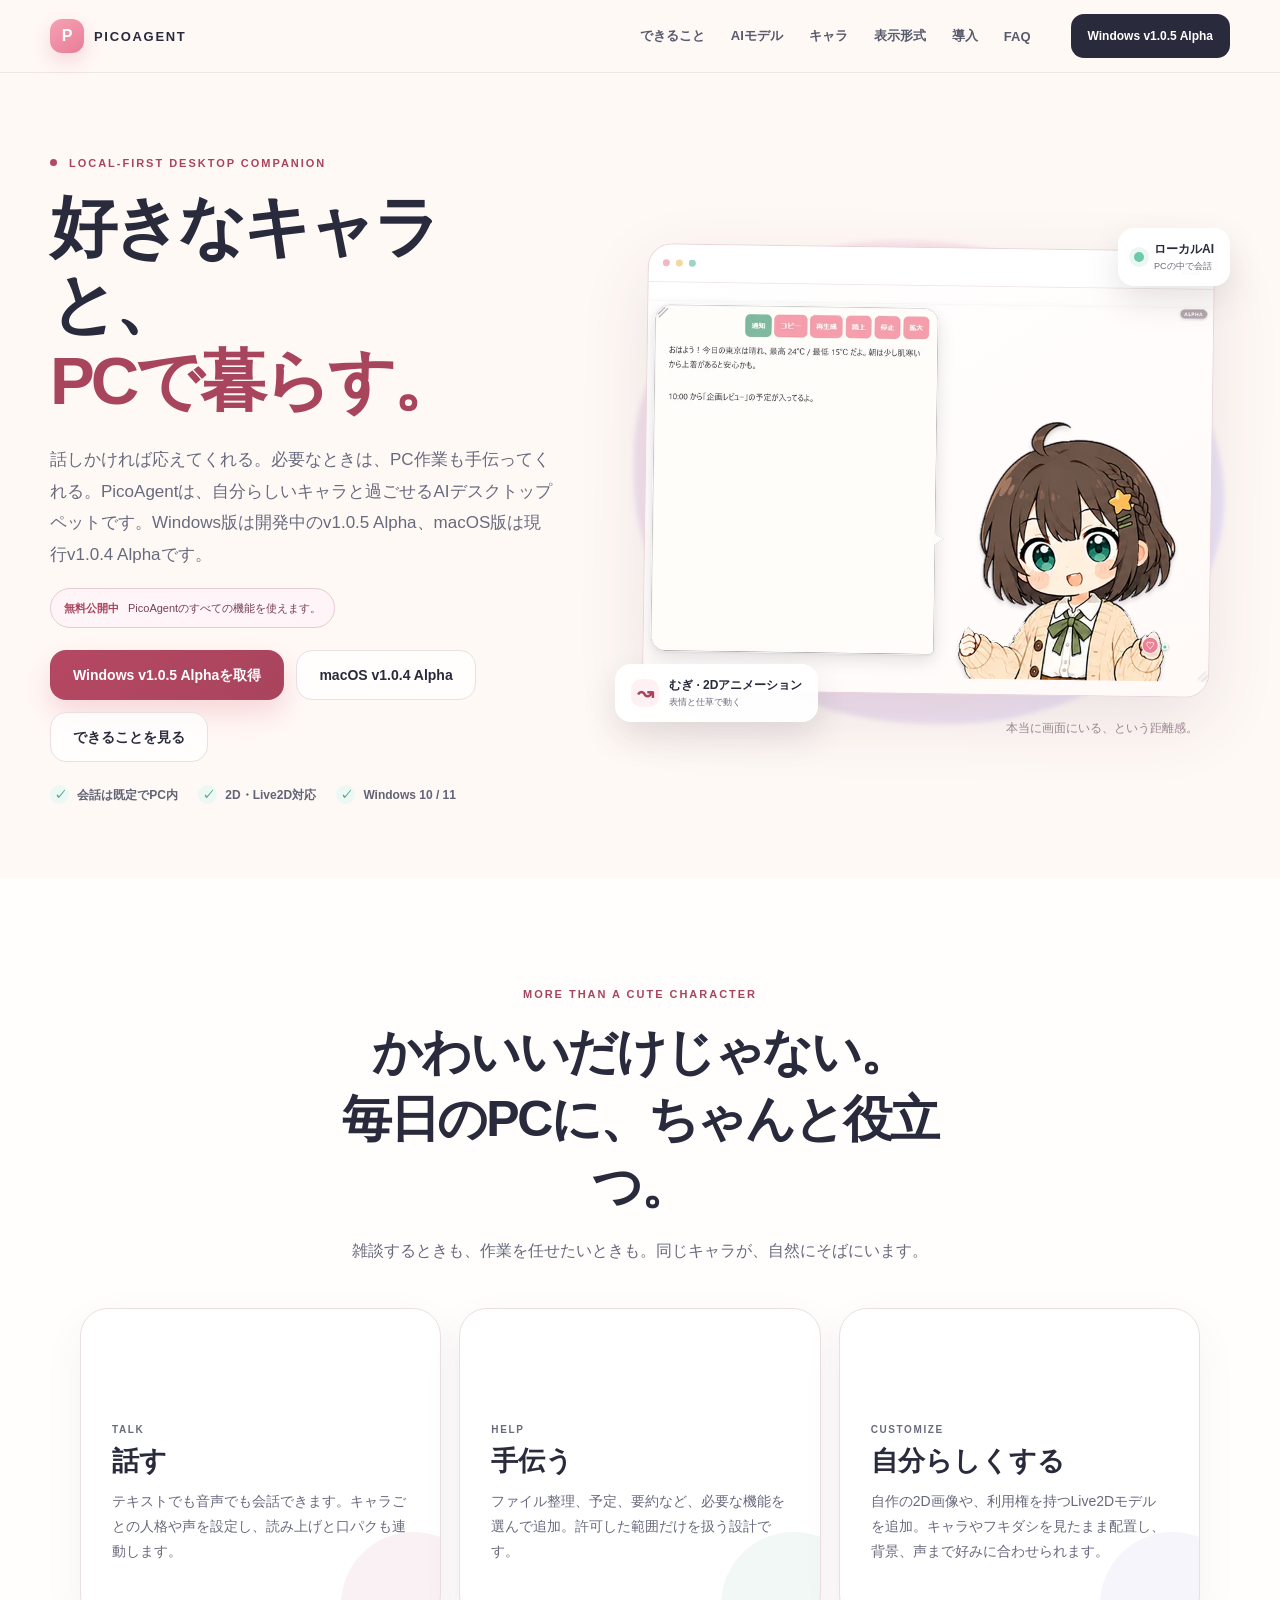
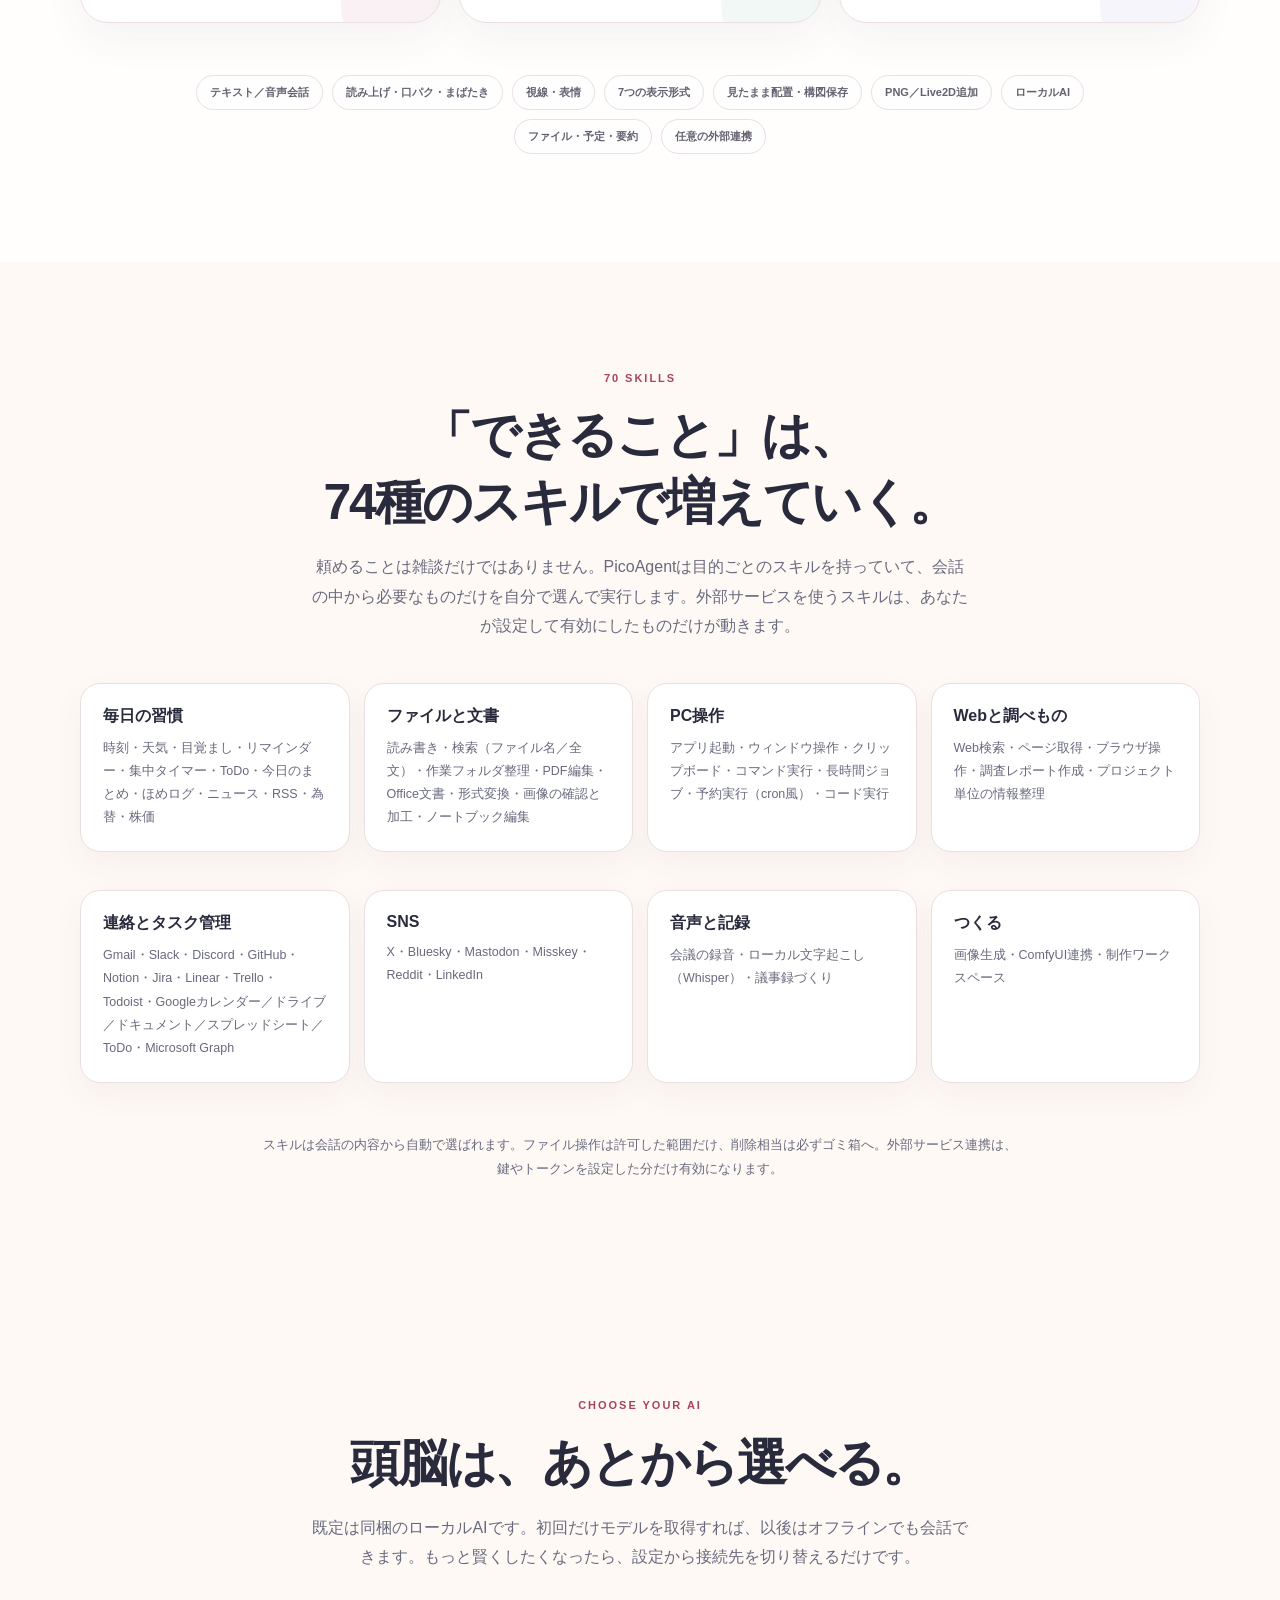
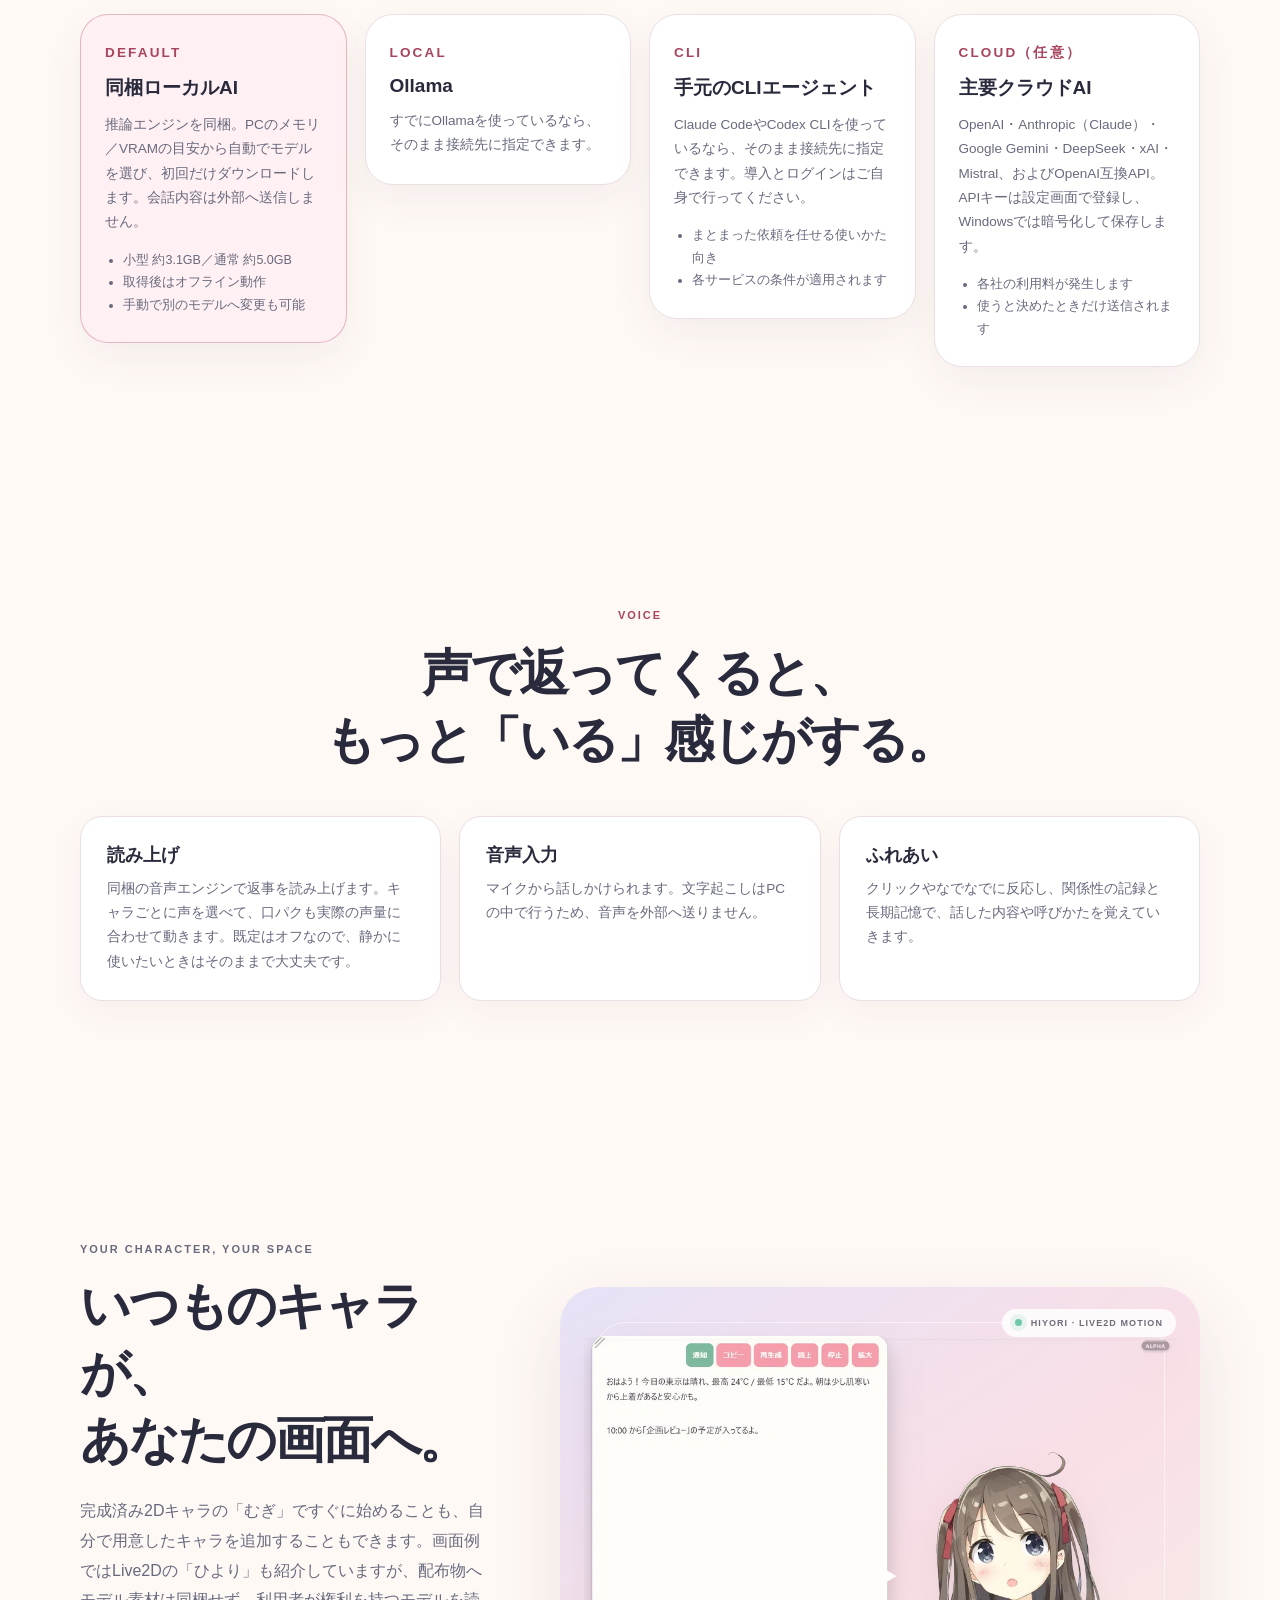
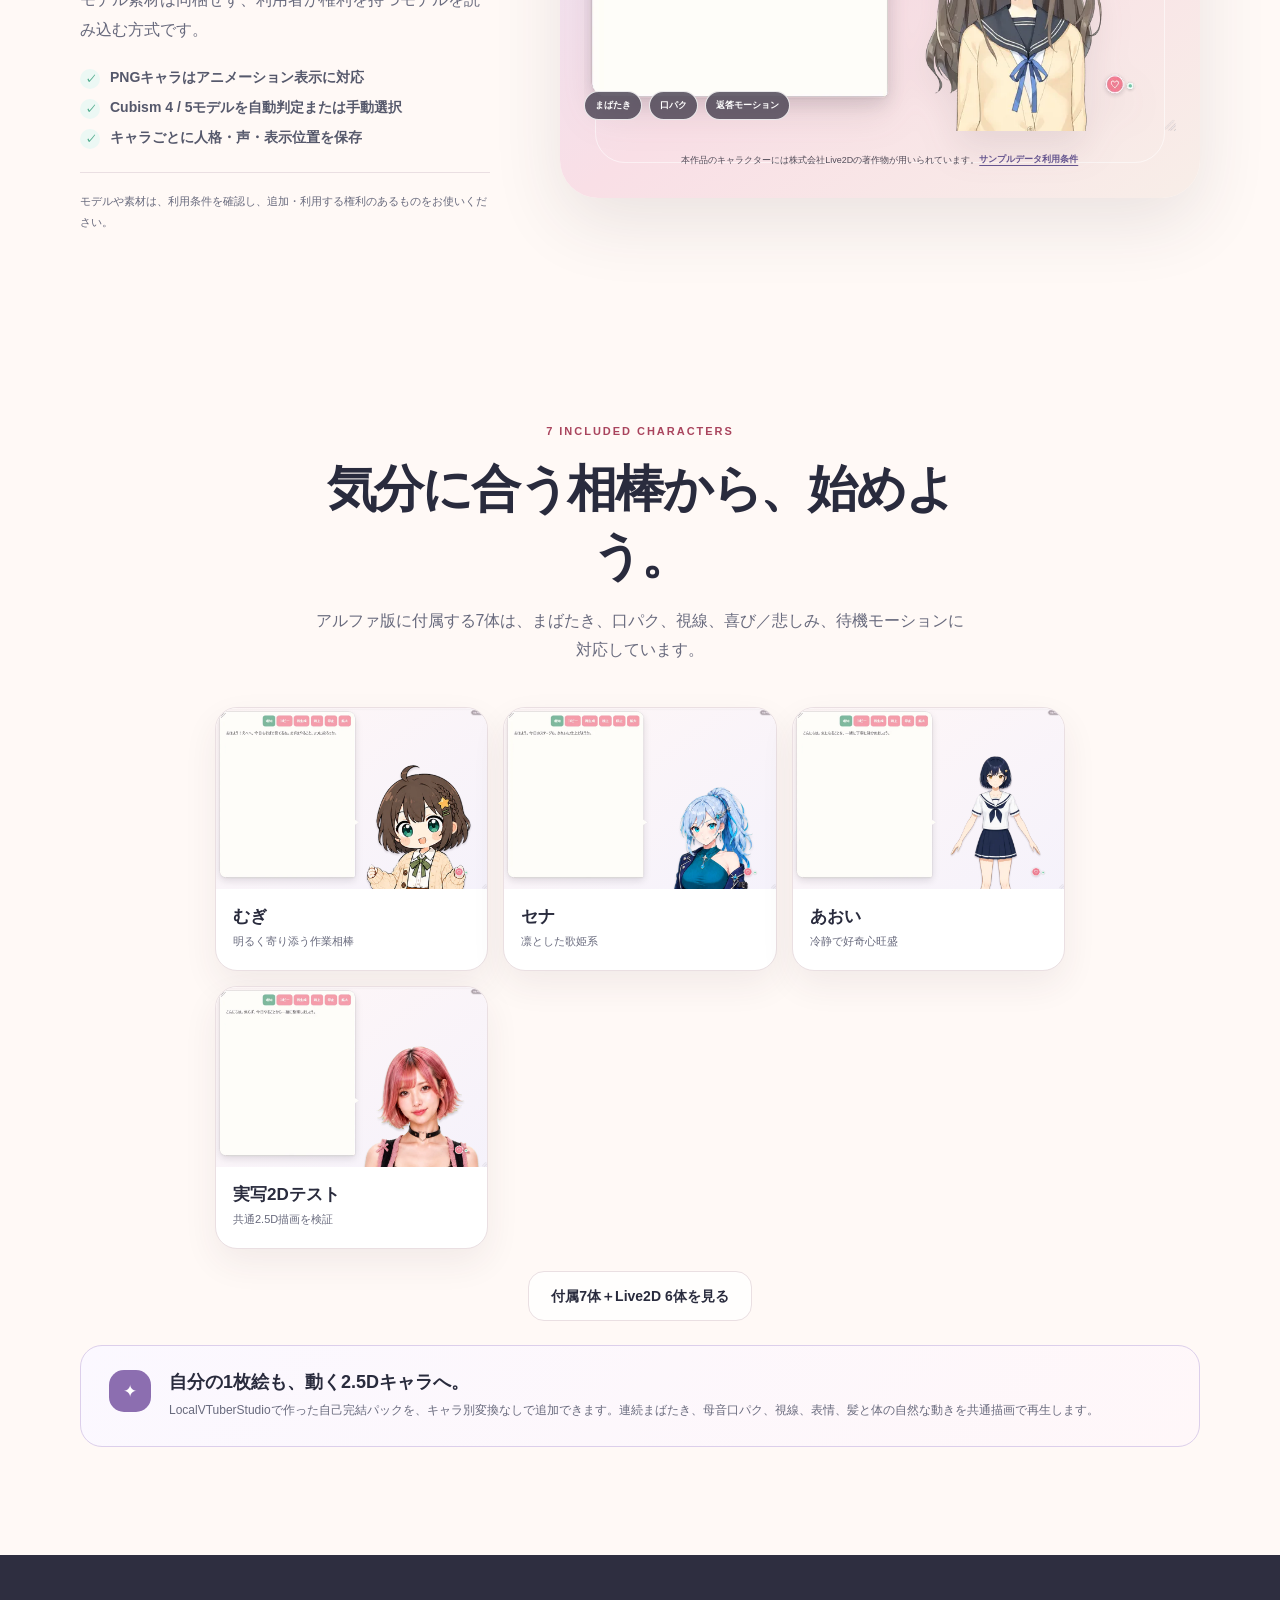
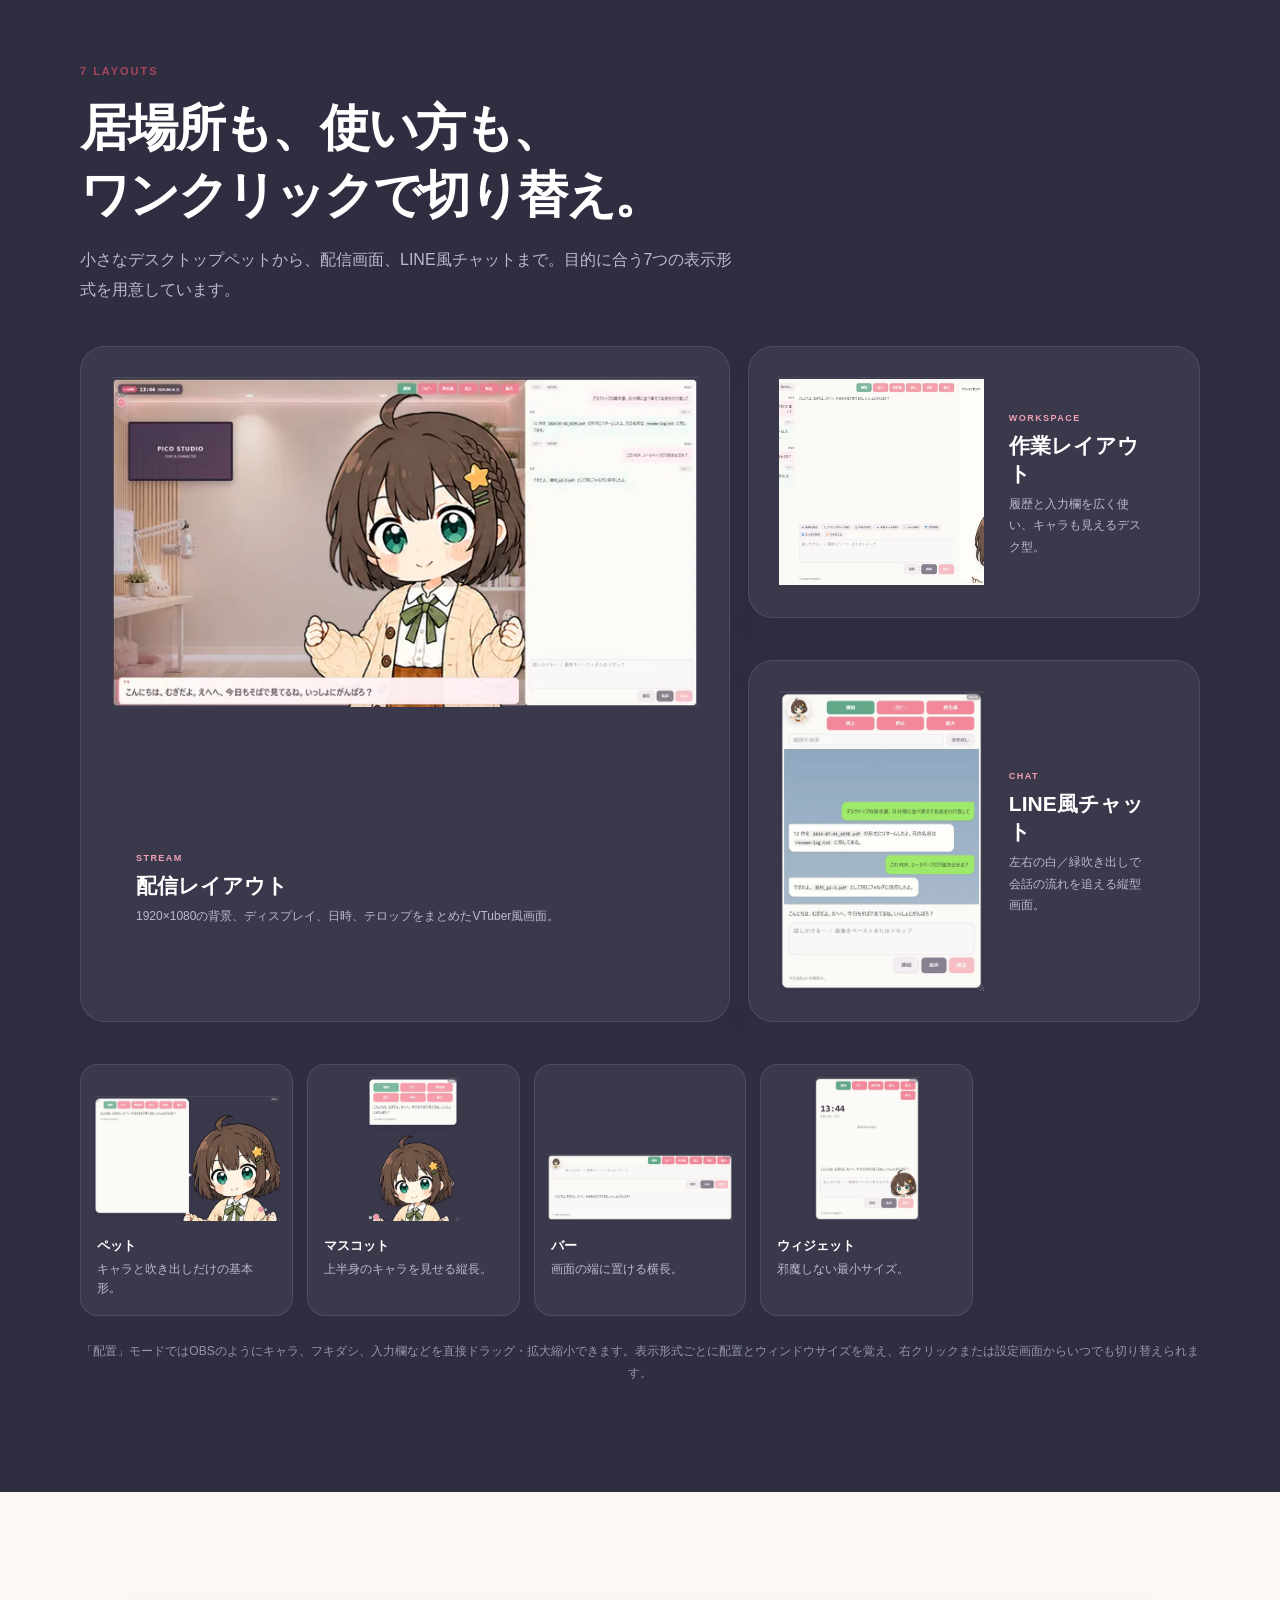
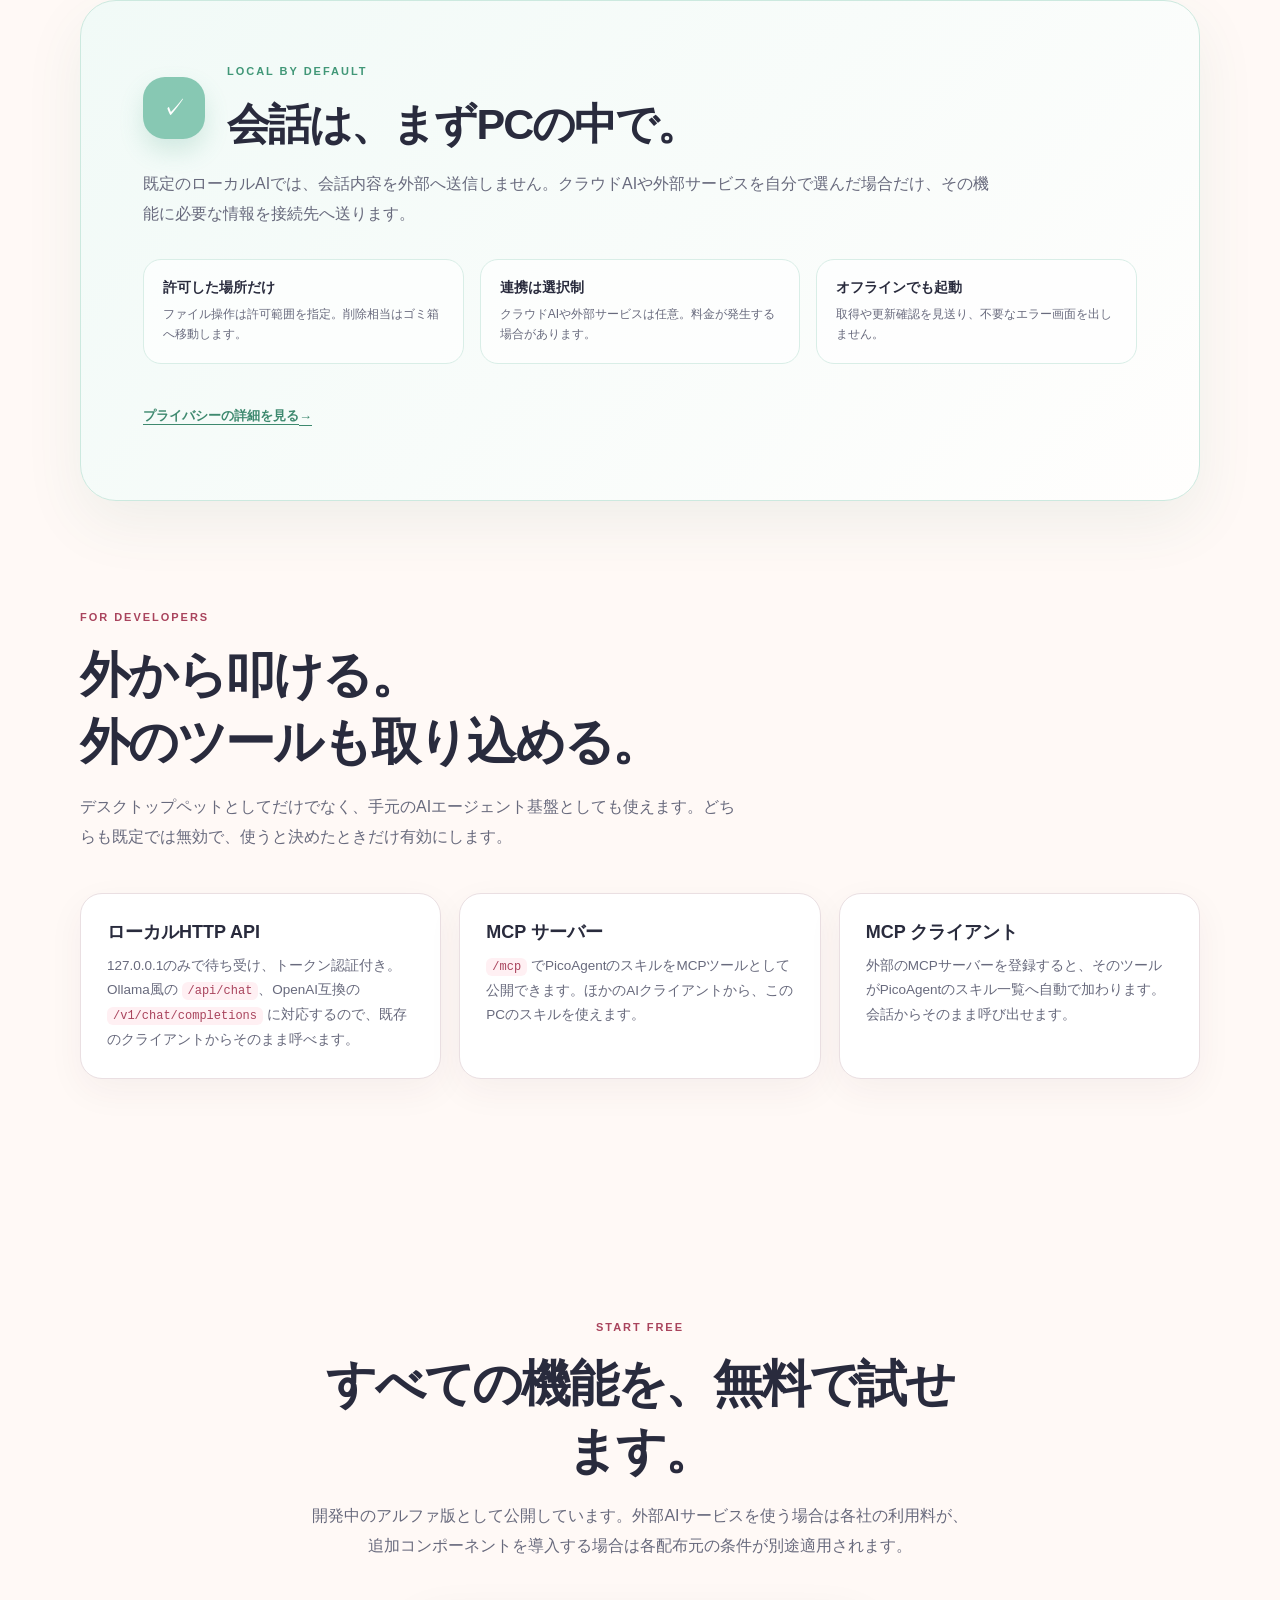
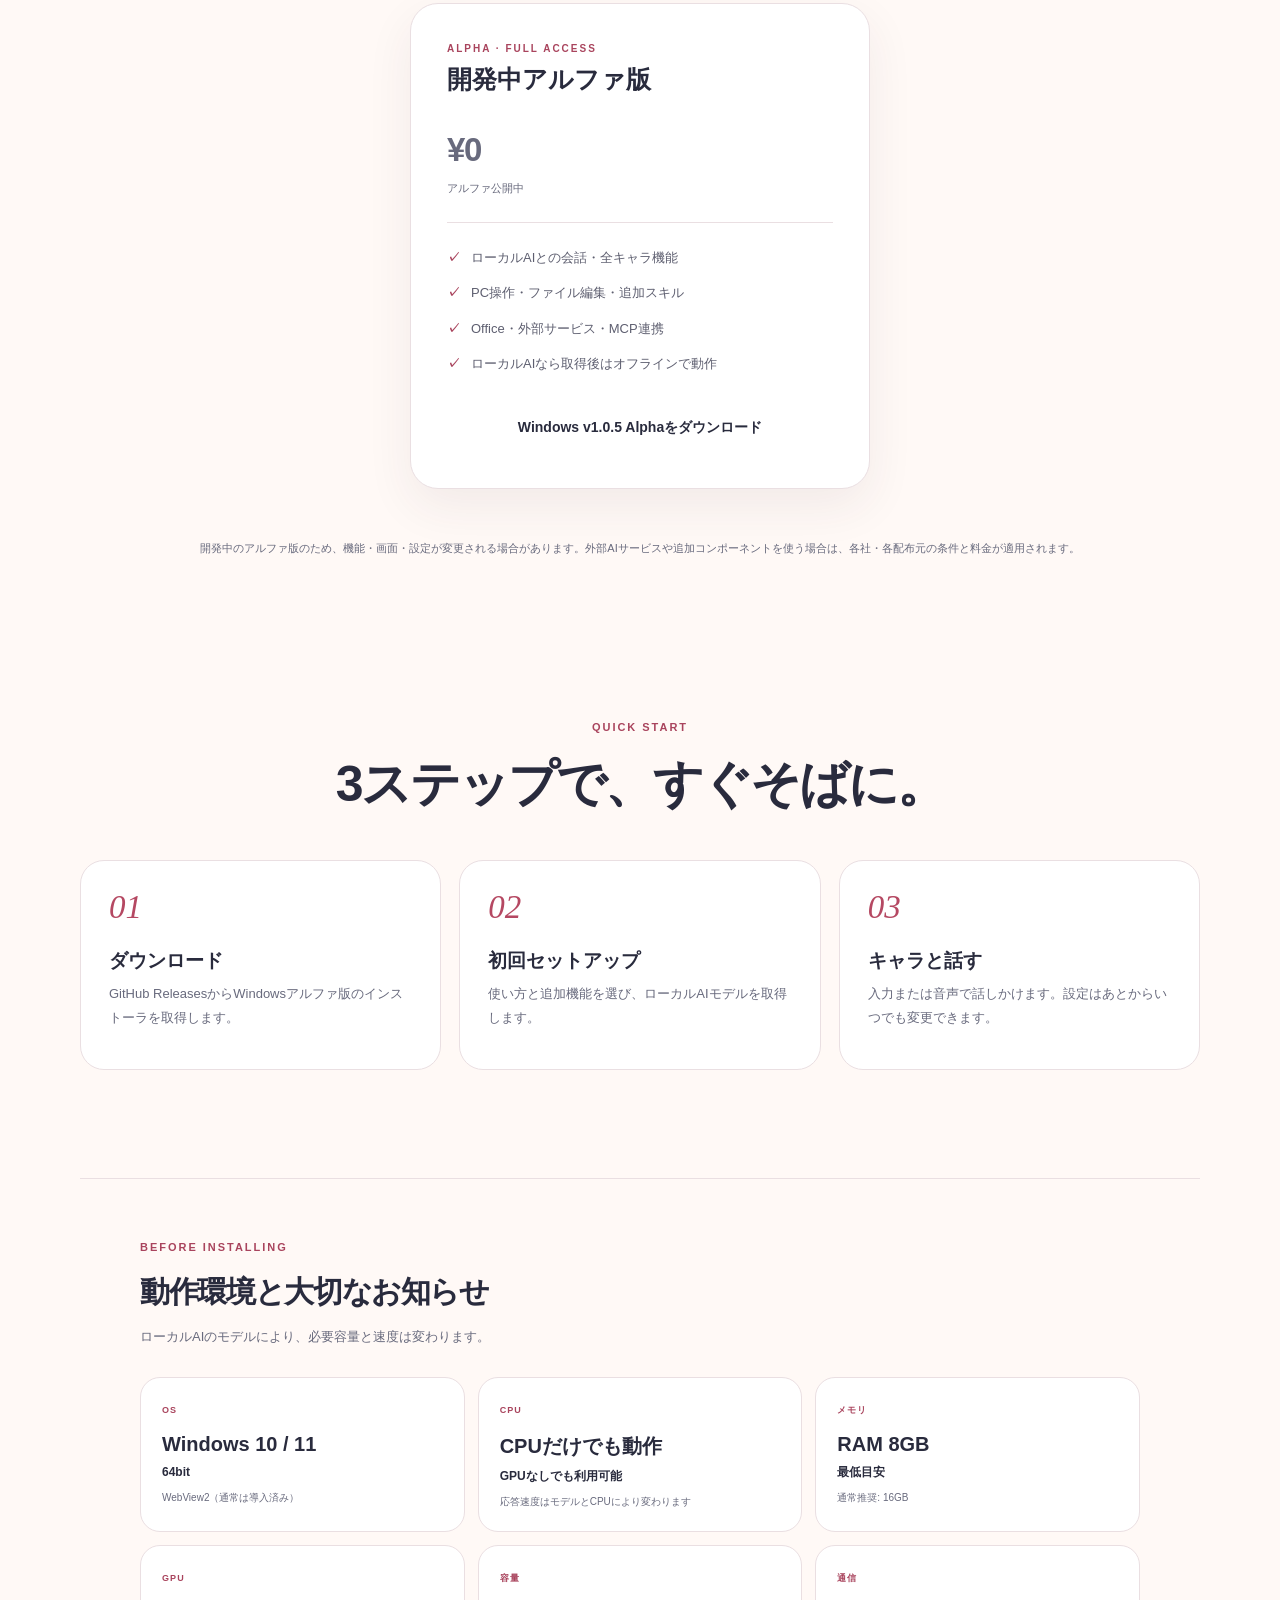
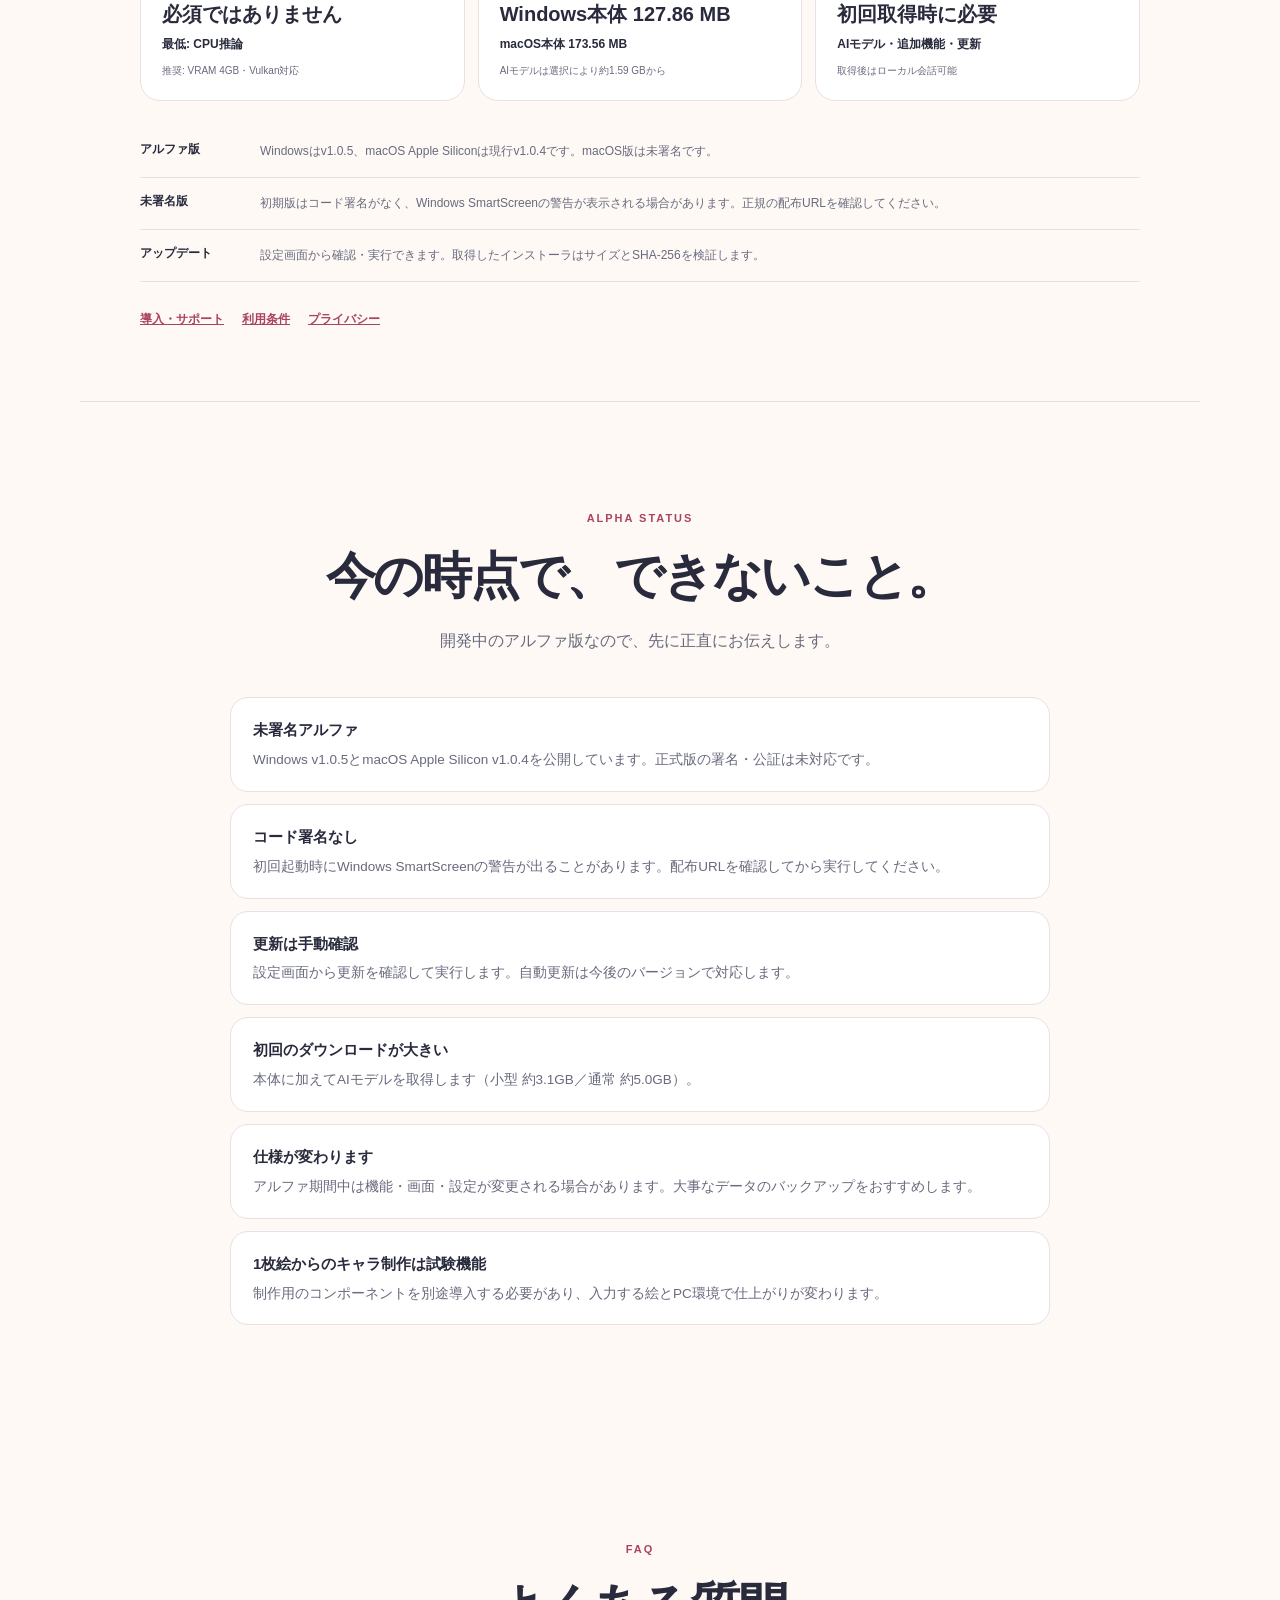
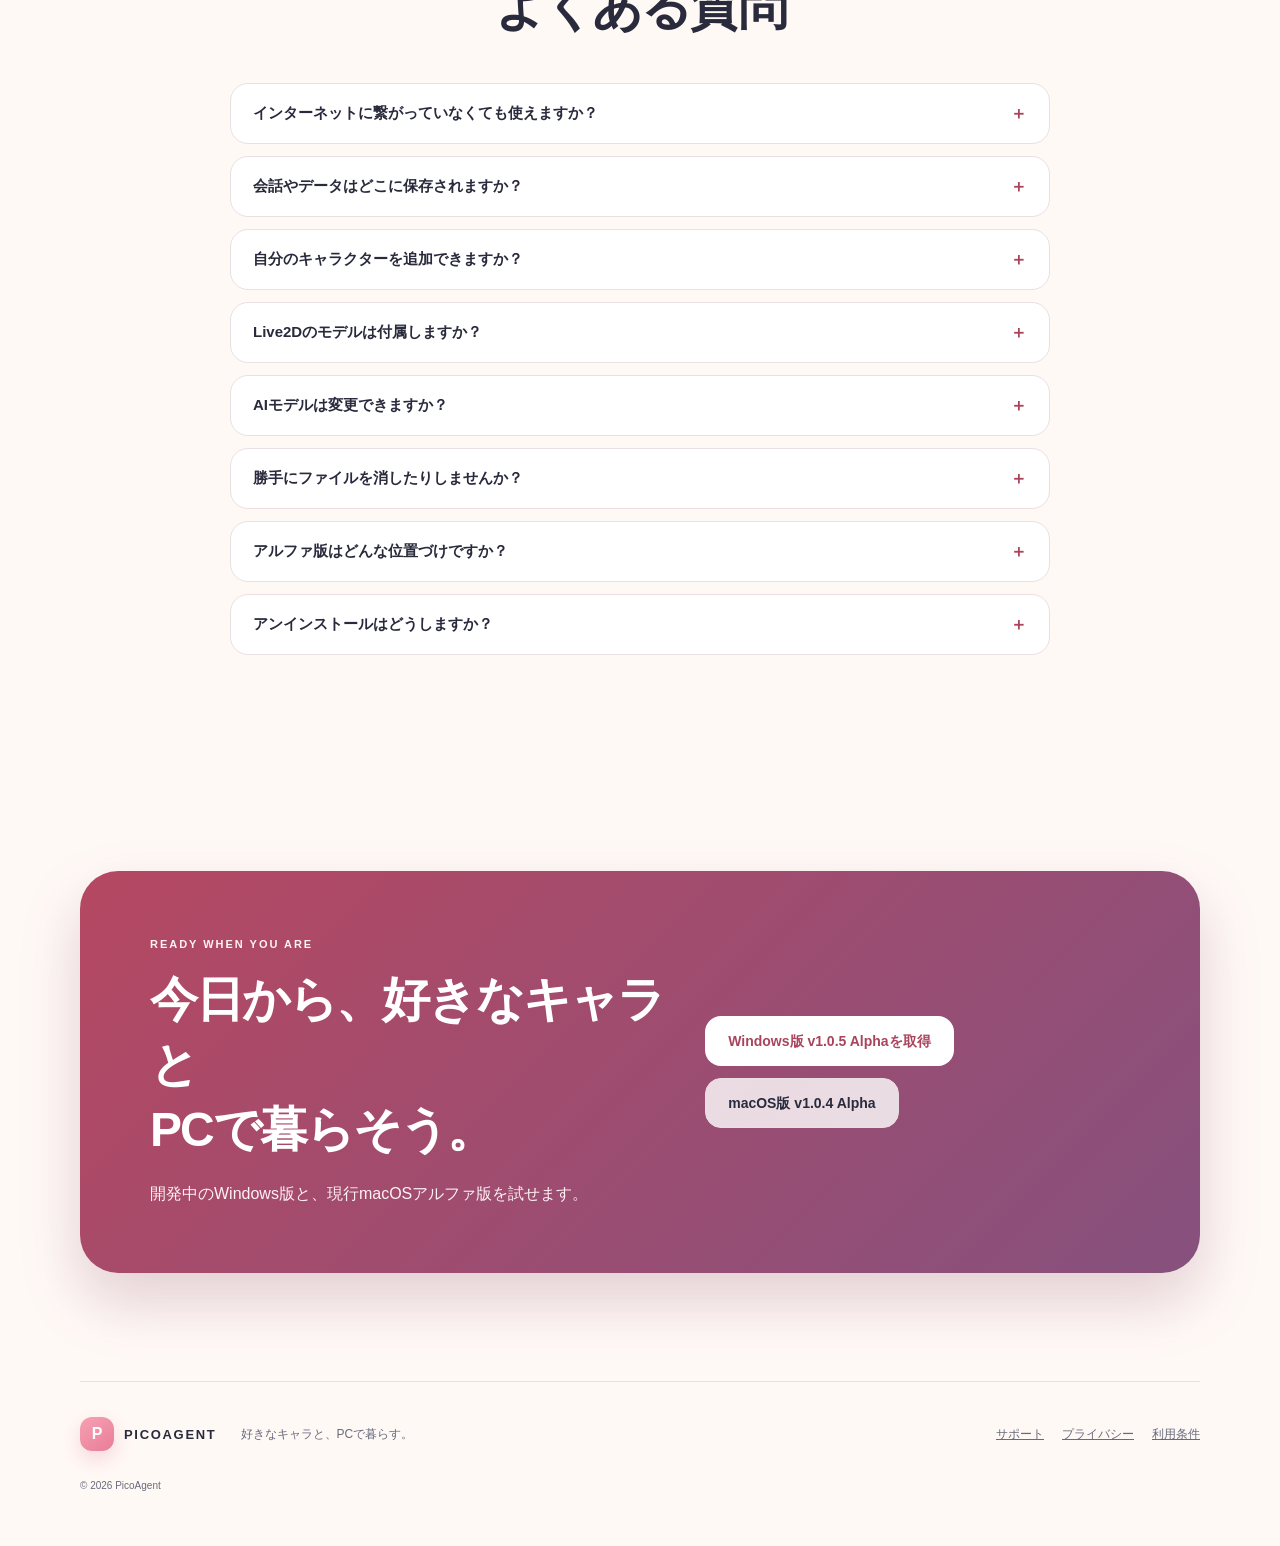
==== commit 1a125f86: "release: v1.0.5公開サイトへ高精細動画を反映" ====
--- a/index.html
+++ b/index.html
@@ -3,7 +3,7 @@
 <head>
   <meta charset="utf-8">
   <meta name="viewport" content="width=device-width,initial-scale=1">
-  <meta name="description" content="好きなキャラと会話し、PC作業も手伝ってもらえる。ローカルAIで動くWindows向けデスクトップペット、PicoAgent。">
+  <meta name="description" content="好きなキャラと会話し、PC作業も手伝ってもらえる。ローカルAIで動くWindows／macOS向けデスクトップペット、PicoAgent。">
   <meta name="theme-color" content="#fff9f6">
   <meta property="og:type" content="website">
   <meta property="og:title" content="PicoAgent | 好きなキャラと、PCで暮らす。">
@@ -28,7 +28,7 @@
         <a href="#guide">導入</a>
         <a href="#faq">FAQ</a>
       </nav>
-      <a class="button small" href="https://github.com/benybeny777/PicoAgent-Distribution/releases/tag/v1.0.2">v1.0.2 Alpha</a>
+      <a class="button small" href="https://github.com/benybeny777/PicoAgent-Distribution/releases/tag/v1.0.5">Windows v1.0.5 Alpha</a>
     </header>
   </div>
 
@@ -37,10 +37,11 @@
       <div class="hero-copy">
         <p class="eyebrow"><span></span> LOCAL-FIRST DESKTOP COMPANION</p>
         <h1>好きなキャラと、<br><em>PCで暮らす。</em></h1>
-        <p class="hero-lead">話しかければ応えてくれる。必要なときは、PC作業も手伝ってくれる。PicoAgentは、自分らしいキャラと過ごせるWindows向けAIデスクトップペットです。現在は開発中のv1.0.2 Alphaです。</p>
+        <p class="hero-lead">話しかければ応えてくれる。必要なときは、PC作業も手伝ってくれる。PicoAgentは、自分らしいキャラと過ごせるAIデスクトップペットです。Windows版は開発中のv1.0.5 Alpha、macOS版は現行v1.0.4 Alphaです。</p>
         <p class="beta-full-note"><b>無料公開中</b> PicoAgentのすべての機能を使えます。</p>
         <div class="actions hero-actions">
-          <a class="button primary" href="https://github.com/benybeny777/PicoAgent-Distribution/releases/tag/v1.0.2">v1.0.2 Alphaを取得</a>
+          <a class="button primary" href="https://github.com/benybeny777/PicoAgent-Distribution/releases/tag/v1.0.5">Windows v1.0.5 Alphaを取得</a>
+          <a class="button secondary" href="https://github.com/benybeny777/PicoAgent-Distribution/releases/tag/v1.0.4">macOS v1.0.4 Alpha</a>
           <a class="button secondary" href="#features">できることを見る</a>
         </div>
         <ul class="trust-list" aria-label="主な特徴">
@@ -101,7 +102,7 @@
     <section class="section skills" id="skills">
       <div class="section-heading centered">
         <p class="eyebrow">70 SKILLS</p>
-        <h2>「できること」は、<br>70種のスキルで増えていく。</h2>
+        <h2>「できること」は、<br>74種のスキルで増えていく。</h2>
         <p>頼めることは雑談だけではありません。PicoAgentは目的ごとのスキルを持っていて、会話の中から必要なものだけを自分で選んで実行します。外部サービスを使うスキルは、あなたが設定して有効にしたものだけが動きます。</p>
       </div>
       <div class="skill-grid">
@@ -300,7 +301,7 @@
             <li>Office・外部サービス・MCP連携</li>
             <li>ローカルAIなら取得後はオフラインで動作</li>
           </ul>
-          <a class="button full" href="https://github.com/benybeny777/PicoAgent-Distribution/releases/tag/v1.0.2">v1.0.2 Alphaをダウンロード</a>
+          <a class="button full" href="https://github.com/benybeny777/PicoAgent-Distribution/releases/tag/v1.0.5">Windows v1.0.5 Alphaをダウンロード</a>
         </article>
       </div>
       <p class="plan-note">開発中のアルファ版のため、機能・画面・設定が変更される場合があります。外部AIサービスや追加コンポーネントを使う場合は、各社・各配布元の条件と料金が適用されます。</p>
@@ -329,11 +330,11 @@
         <article class="spec-card"><span>CPU</span><h3>CPUだけでも動作</h3><p>GPUなしでも利用可能</p><small>応答速度はモデルとCPUにより変わります</small></article>
         <article class="spec-card"><span>メモリ</span><h3>RAM 8GB</h3><p>最低目安</p><small>通常推奨: 16GB</small></article>
         <article class="spec-card"><span>GPU</span><h3>必須ではありません</h3><p>最低: CPU推論</p><small>推奨: VRAM 4GB・Vulkan対応</small></article>
-        <article class="spec-card"><span>容量</span><h3>本体 約382MiB</h3><p>小型モデル: 約3.1GB</p><small>通常モデル: 約5.0GB</small></article>
+        <article class="spec-card"><span>容量</span><h3>Windows本体 127.86 MB</h3><p>macOS本体 173.56 MB</p><small>AIモデルは選択により約1.59 GBから</small></article>
         <article class="spec-card"><span>通信</span><h3>初回取得時に必要</h3><p>AIモデル・追加機能・更新</p><small>取得後はローカル会話可能</small></article>
       </div>
       <dl class="requirement-notes">
-        <div><dt>アルファ版</dt><dd>現在はWindows版のみです。macOS版はmacOS上でのビルドと実機確認後に追加します。</dd></div>
+        <div><dt>アルファ版</dt><dd>Windowsはv1.0.5、macOS Apple Siliconは現行v1.0.4です。macOS版は未署名です。</dd></div>
         <div><dt>未署名版</dt><dd>初期版はコード署名がなく、Windows SmartScreenの警告が表示される場合があります。正規の配布URLを確認してください。</dd></div>
         <div><dt>アップデート</dt><dd>設定画面から確認・実行できます。取得したインストーラはサイズとSHA-256を検証します。</dd></div>
       </dl>
@@ -347,7 +348,7 @@
         <p>開発中のアルファ版なので、先に正直にお伝えします。</p>
       </div>
       <ul class="limit-list">
-        <li><b>Windows版のみ</b>macOS版は、macOS上でのビルドと実機確認を終えてから公開します。</li>
+        <li><b>未署名アルファ</b>Windows v1.0.5とmacOS Apple Silicon v1.0.4を公開しています。正式版の署名・公証は未対応です。</li>
         <li><b>コード署名なし</b>初回起動時にWindows SmartScreenの警告が出ることがあります。配布URLを確認してから実行してください。</li>
         <li><b>更新は手動確認</b>設定画面から更新を確認して実行します。自動更新は今後のバージョンで対応します。</li>
         <li><b>初回のダウンロードが大きい</b>本体に加えてAIモデルを取得します（小型 約3.1GB／通常 約5.0GB）。</li>
@@ -377,14 +378,14 @@
       <div>
         <p class="eyebrow">READY WHEN YOU ARE</p>
         <h2>今日から、好きなキャラと<br>PCで暮らそう。</h2>
-        <p>開発中のWindowsアルファ版を試せます。</p>
-      </div>
-      <a class="button light" href="https://github.com/benybeny777/PicoAgent-Distribution/releases/tag/v1.0.2">Windows版 v1.0.2 Alphaを取得</a>
+        <p>開発中のWindows版と、現行macOSアルファ版を試せます。</p>
+      </div>
+      <div class="actions"><a class="button light" href="https://github.com/benybeny777/PicoAgent-Distribution/releases/tag/v1.0.5">Windows版 v1.0.5 Alphaを取得</a><a class="button secondary" href="https://github.com/benybeny777/PicoAgent-Distribution/releases/tag/v1.0.4">macOS版 v1.0.4 Alpha</a></div>
     </section>
   </main>
 
-  <a class="mobile-download" href="https://github.com/benybeny777/PicoAgent-Distribution/releases/tag/v1.0.2" aria-label="PicoAgent v1.0.2 Alphaをダウンロード">
-    <span><b>v1.0.2 Alpha</b><small>Windows 10 / 11</small></span><strong>無料で取得</strong>
+  <a class="mobile-download" href="https://github.com/benybeny777/PicoAgent-Distribution/releases/tag/v1.0.5" aria-label="PicoAgent Windows v1.0.5 Alphaをダウンロード">
+    <span><b>v1.0.5 Alpha</b><small>Windows 10 / 11</small></span><strong>無料で取得</strong>
   </a>
 
   <footer class="site-footer">
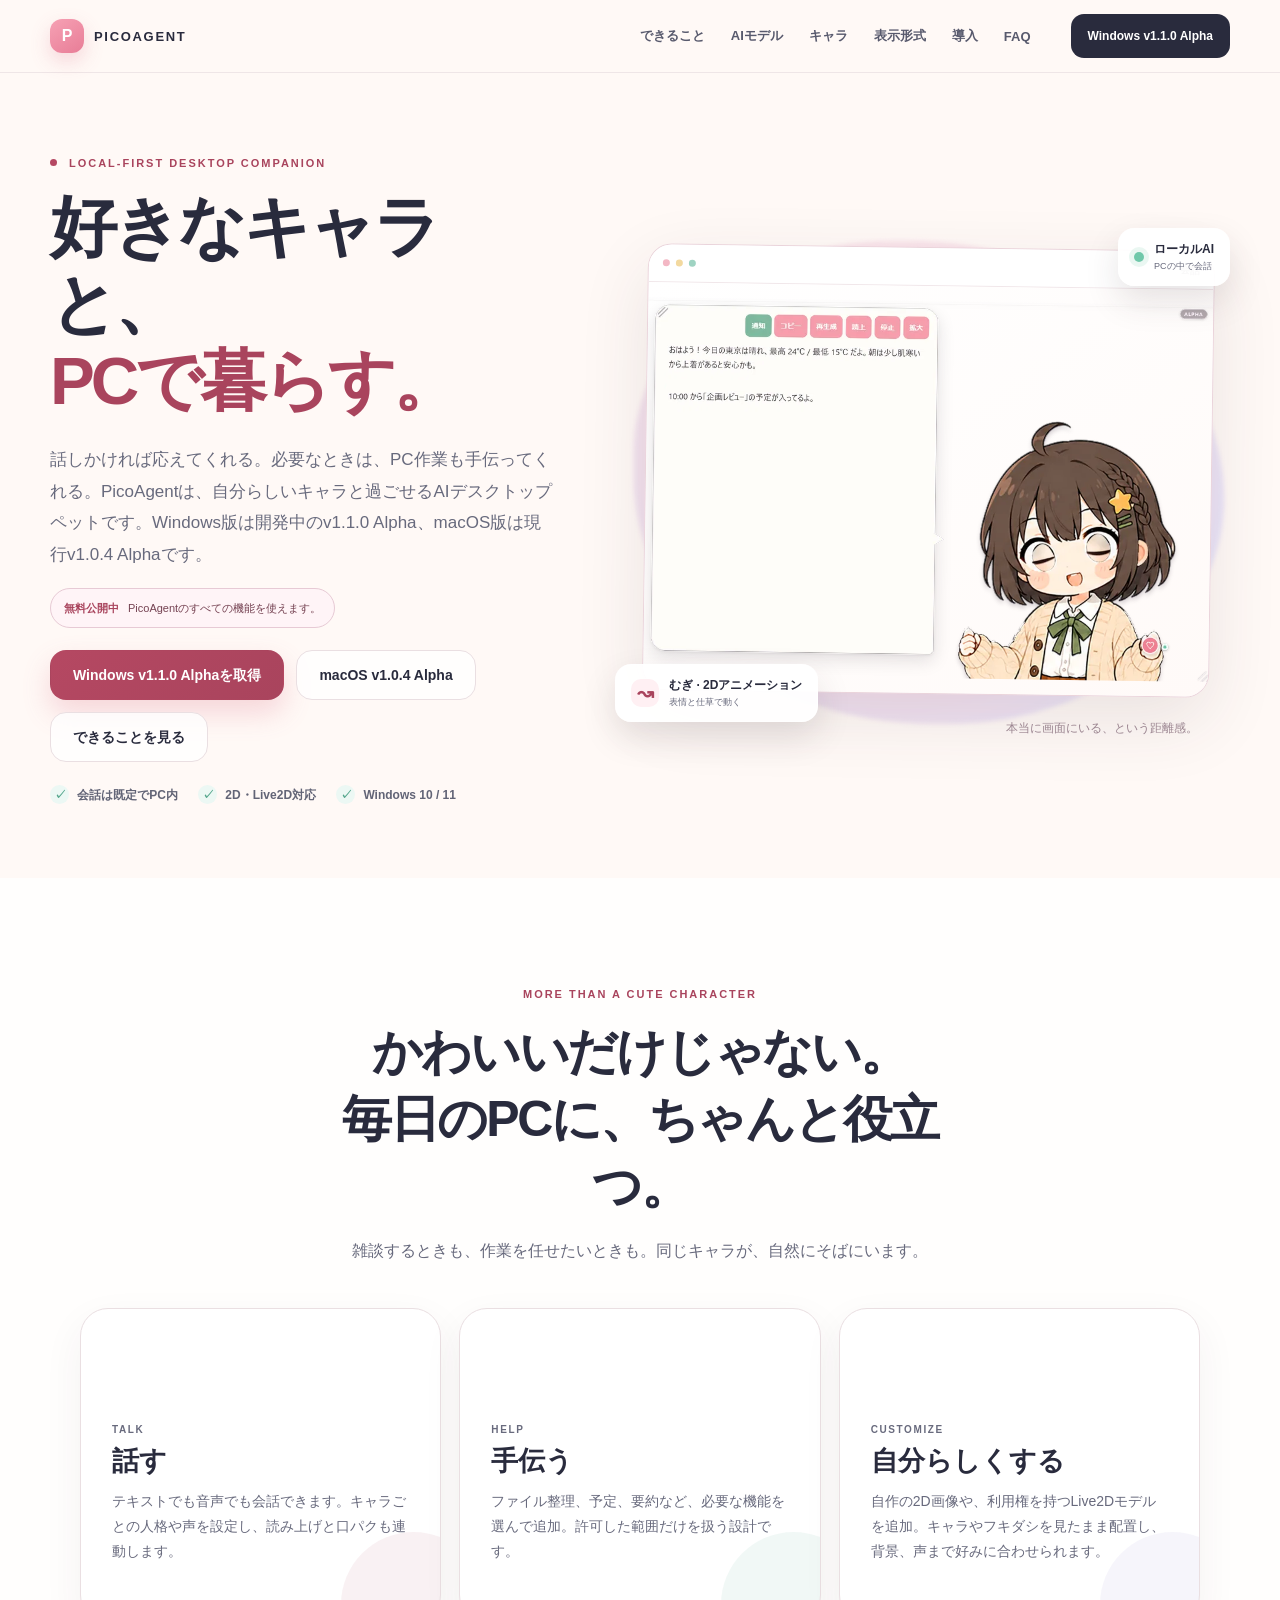
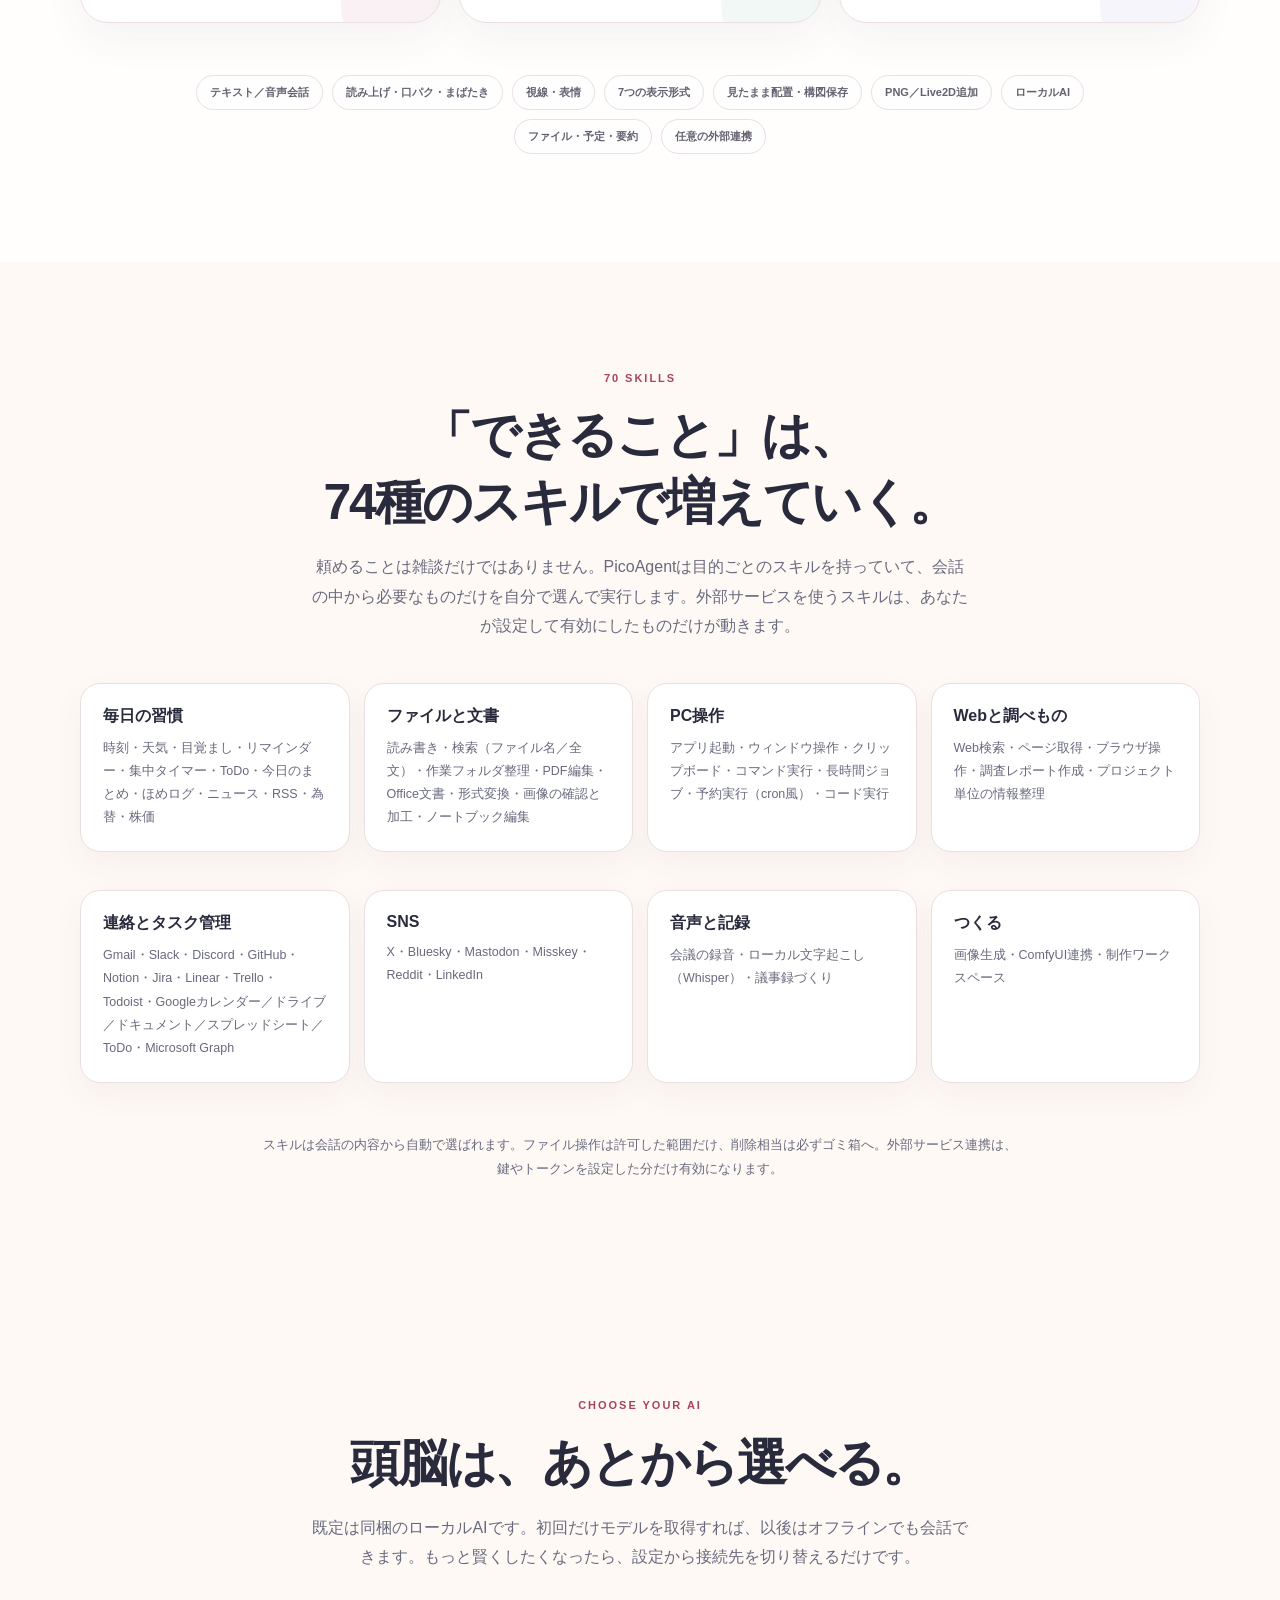
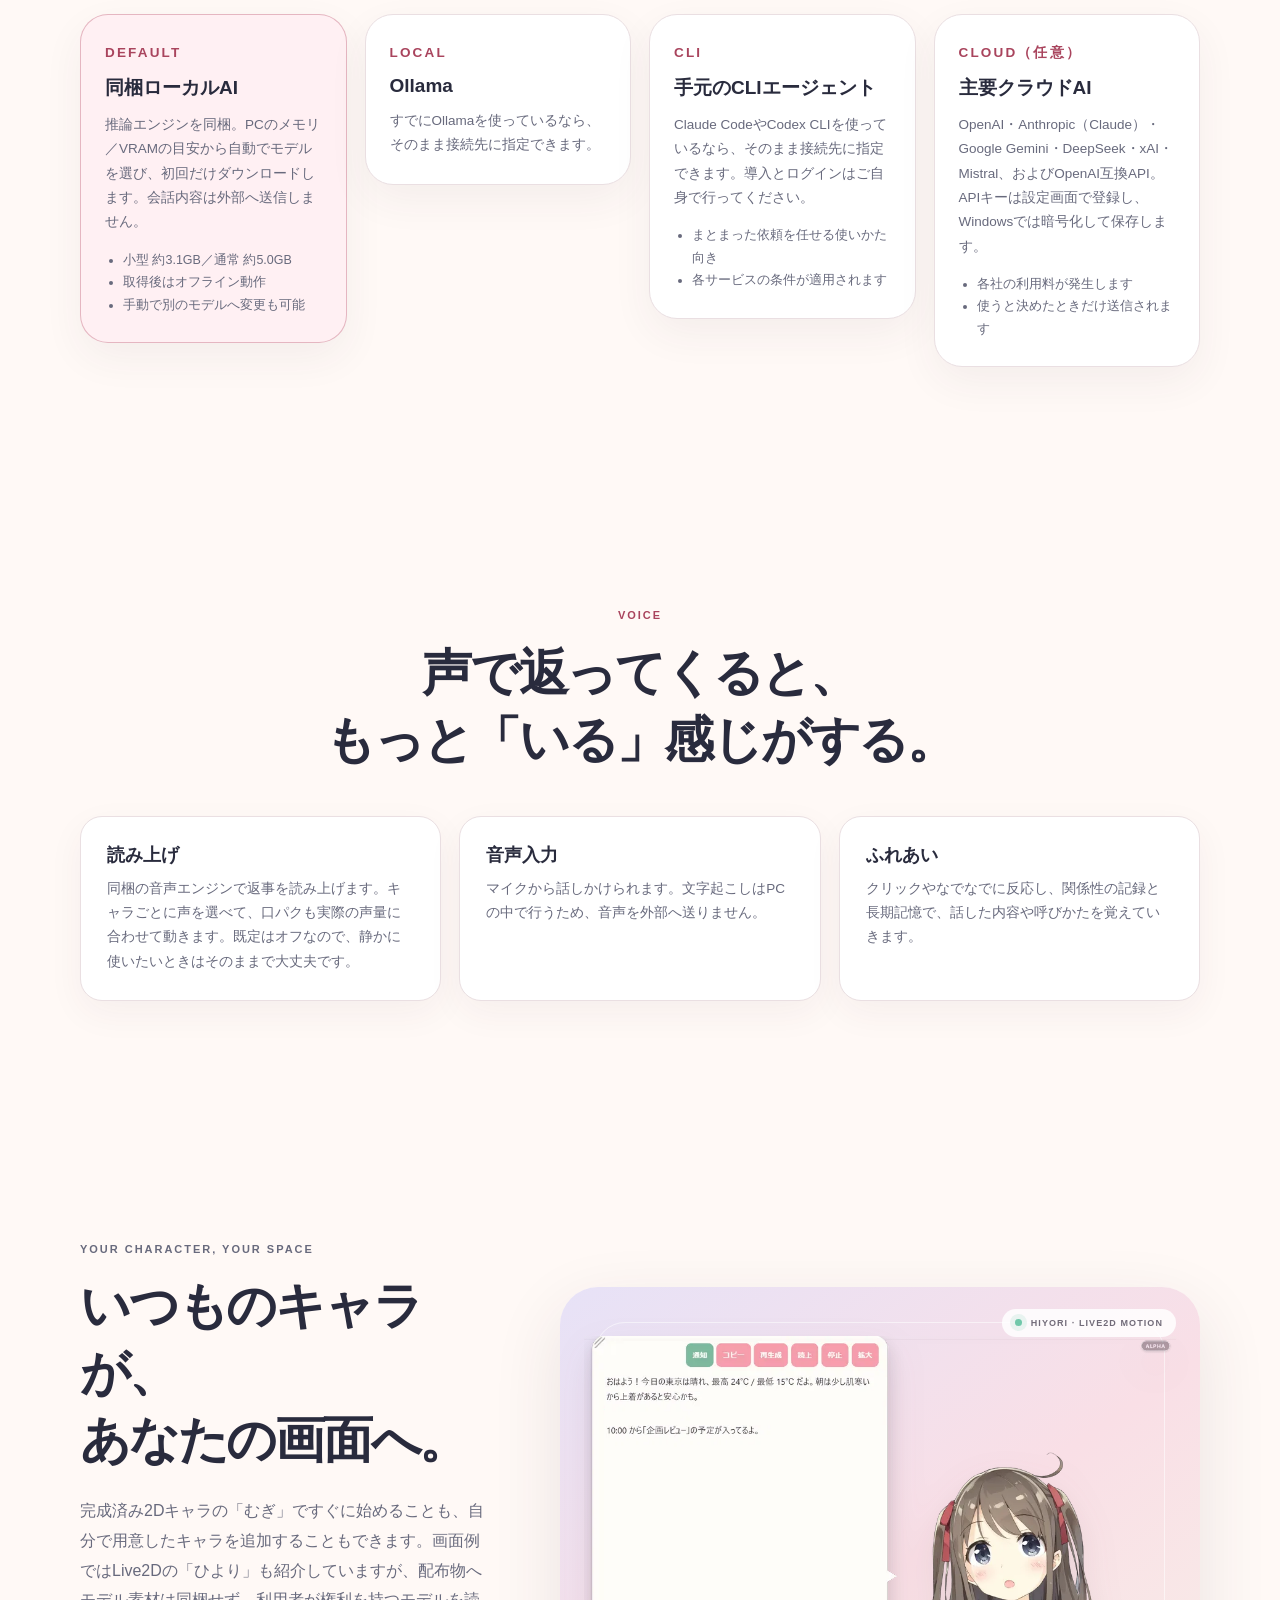
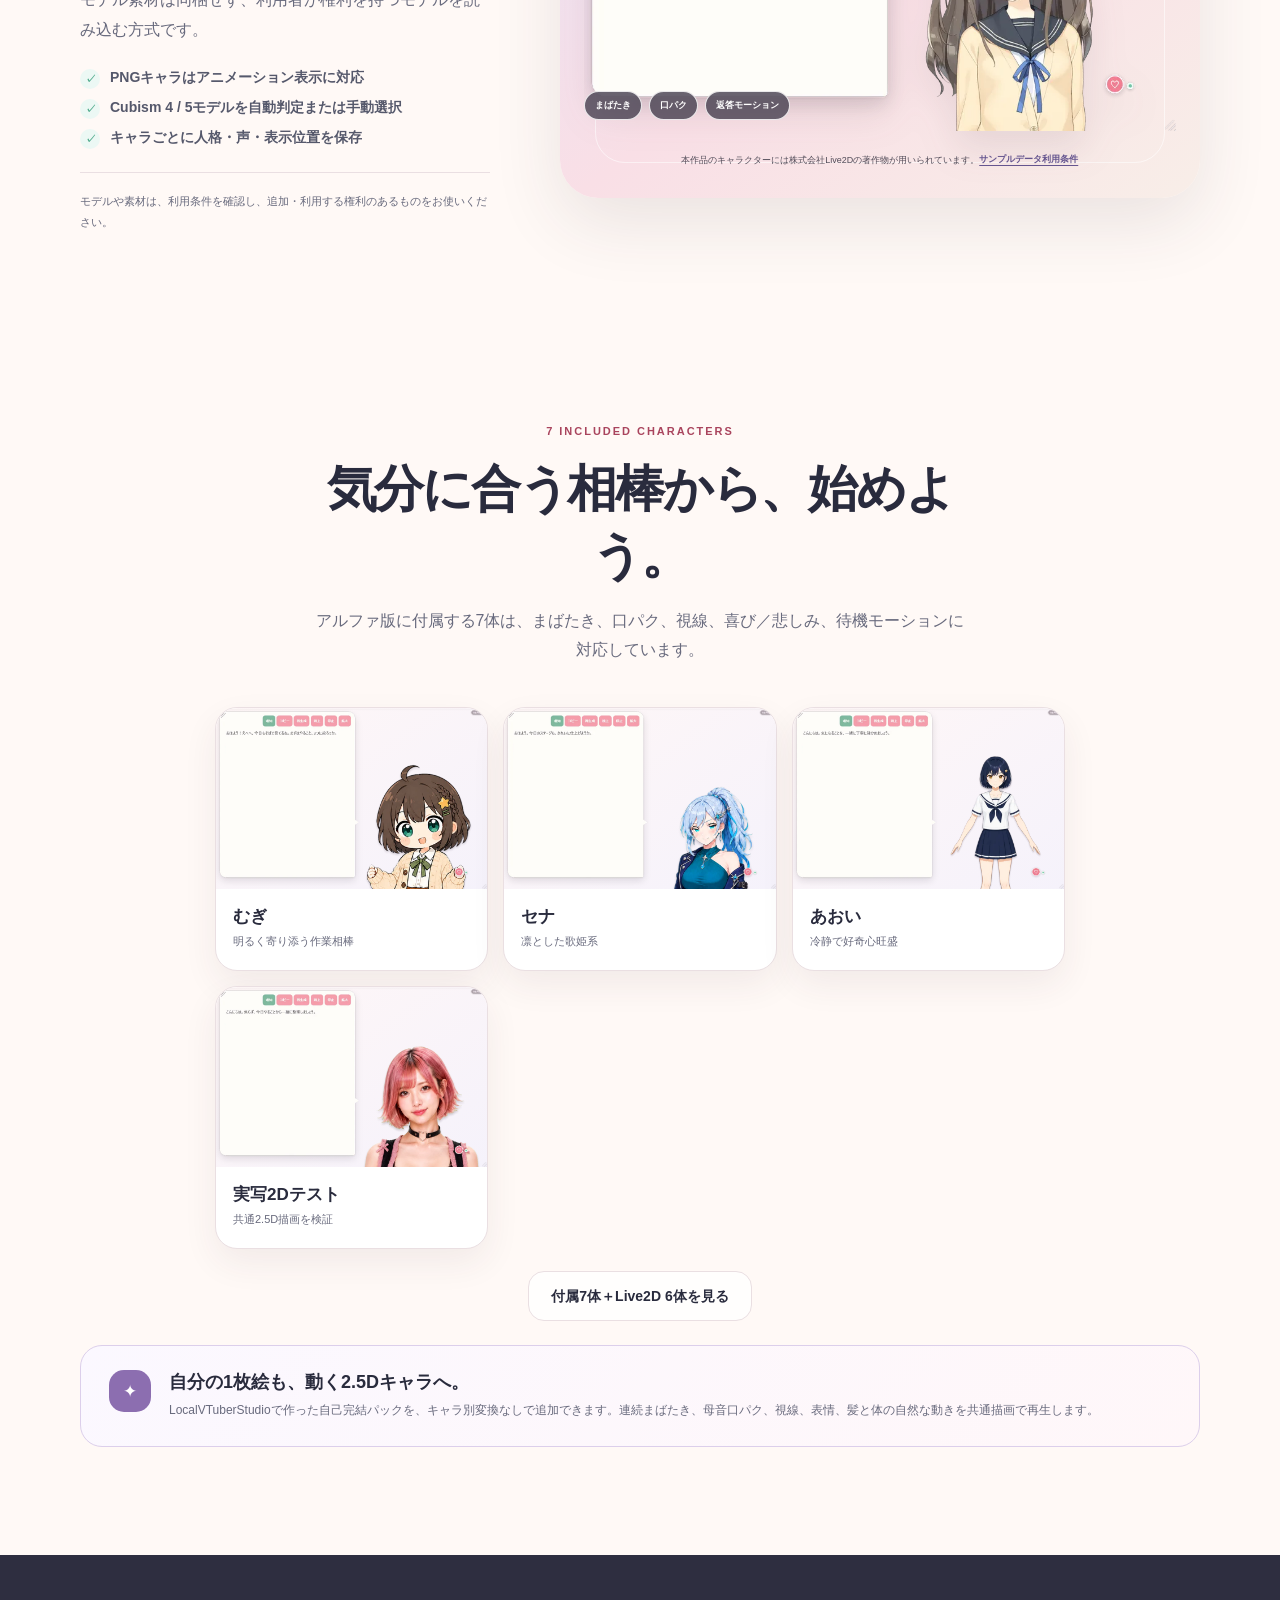
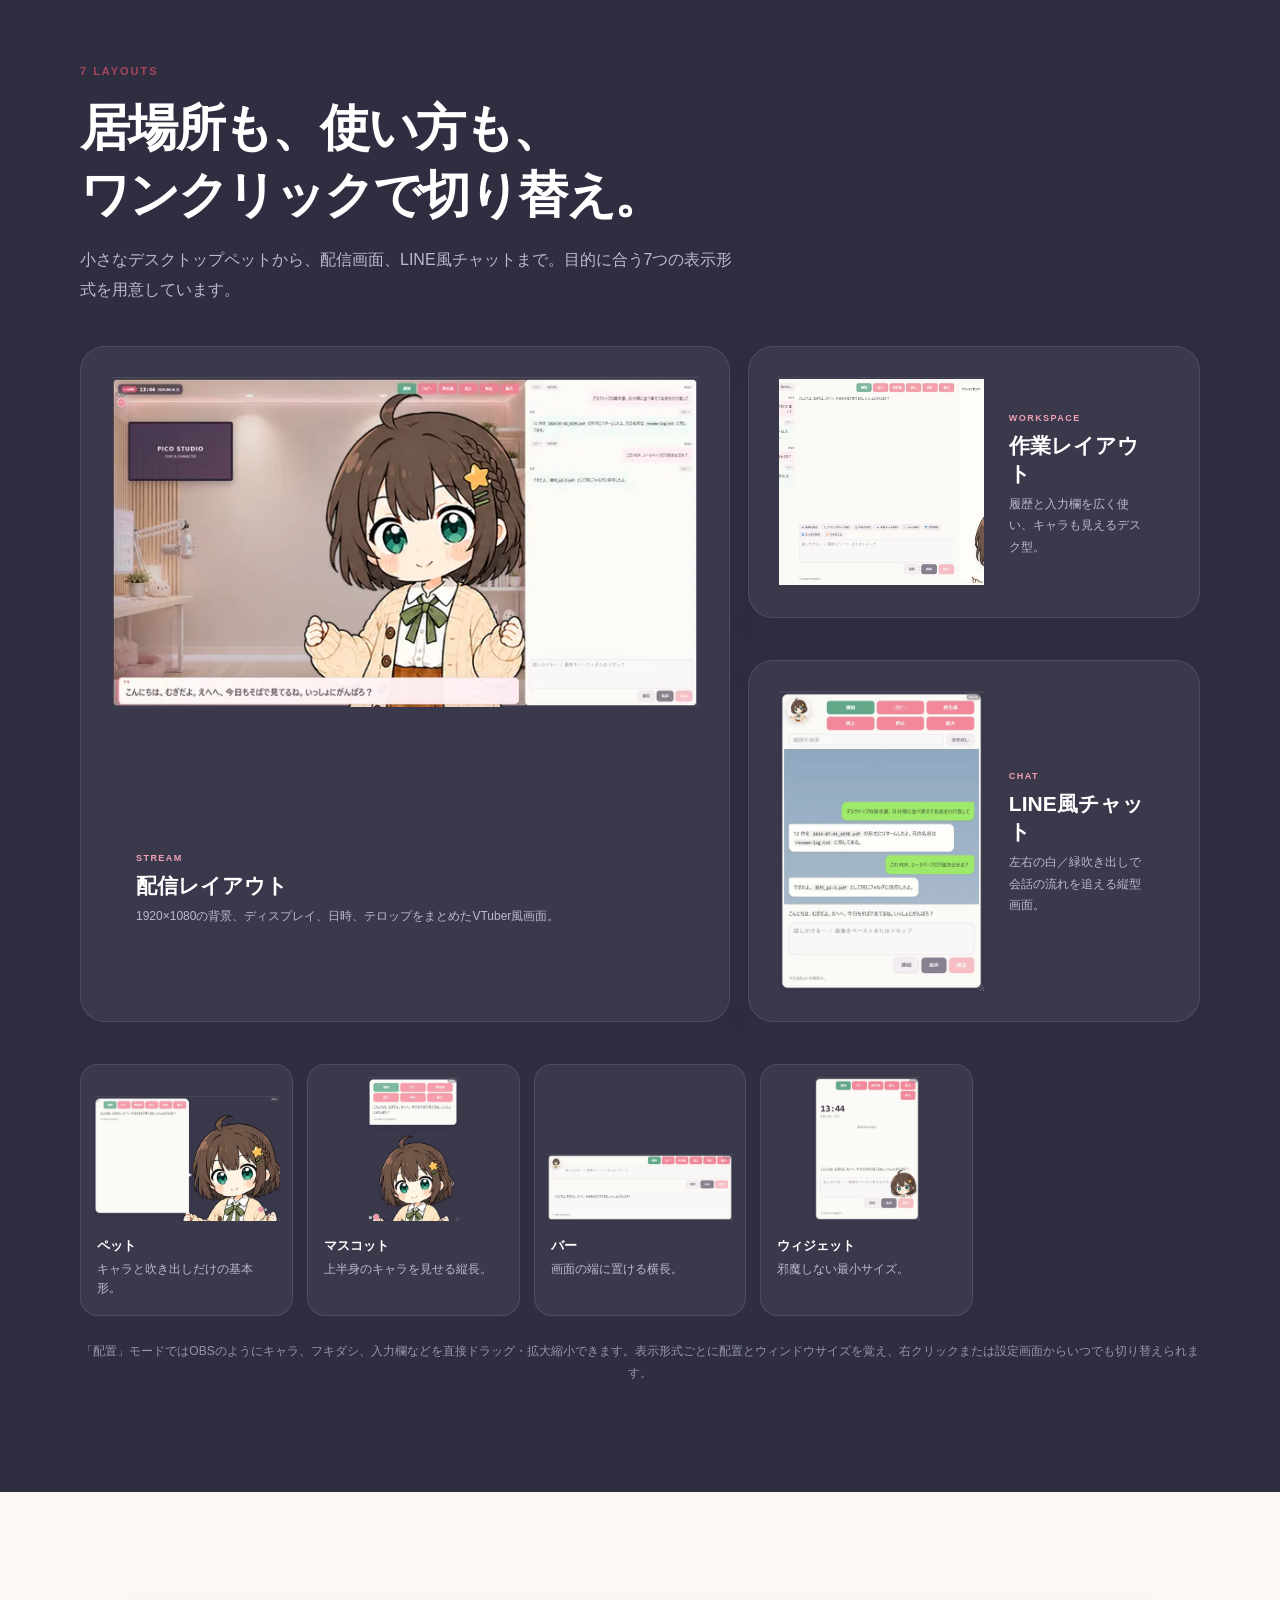
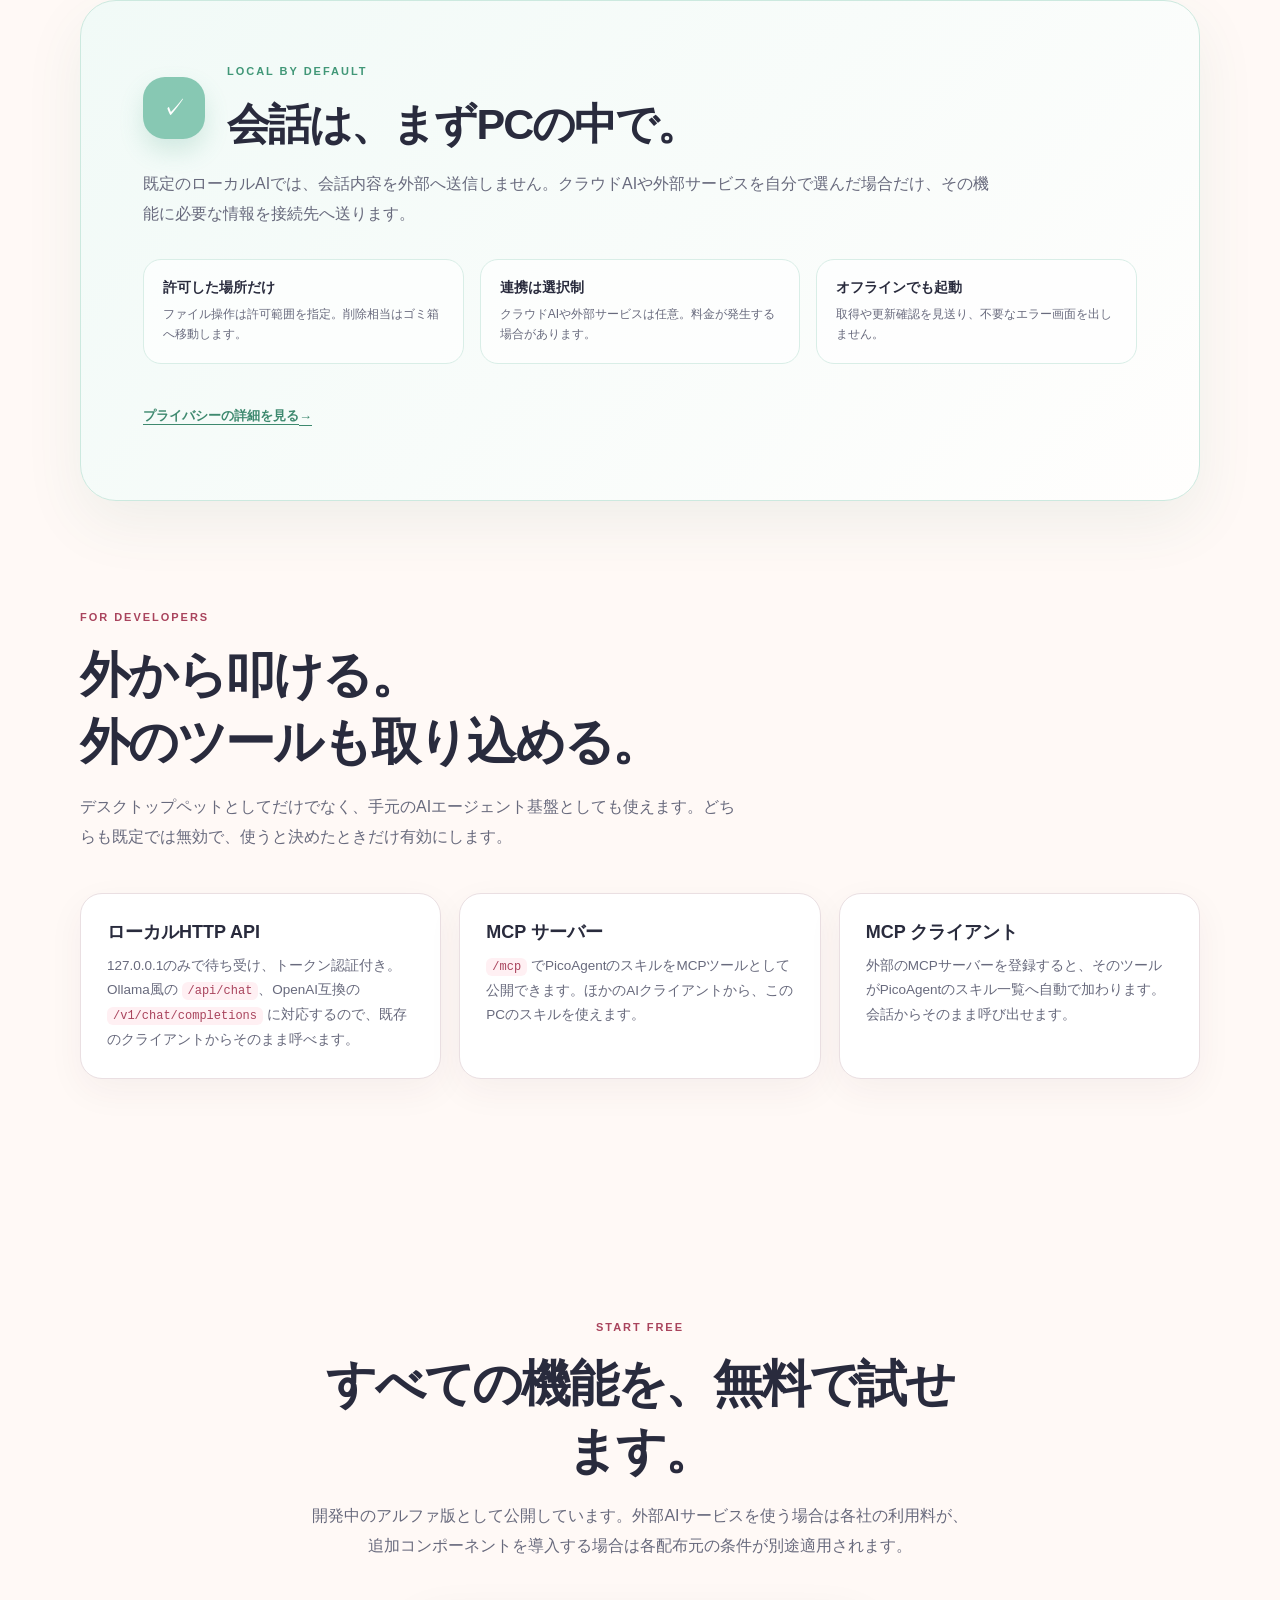
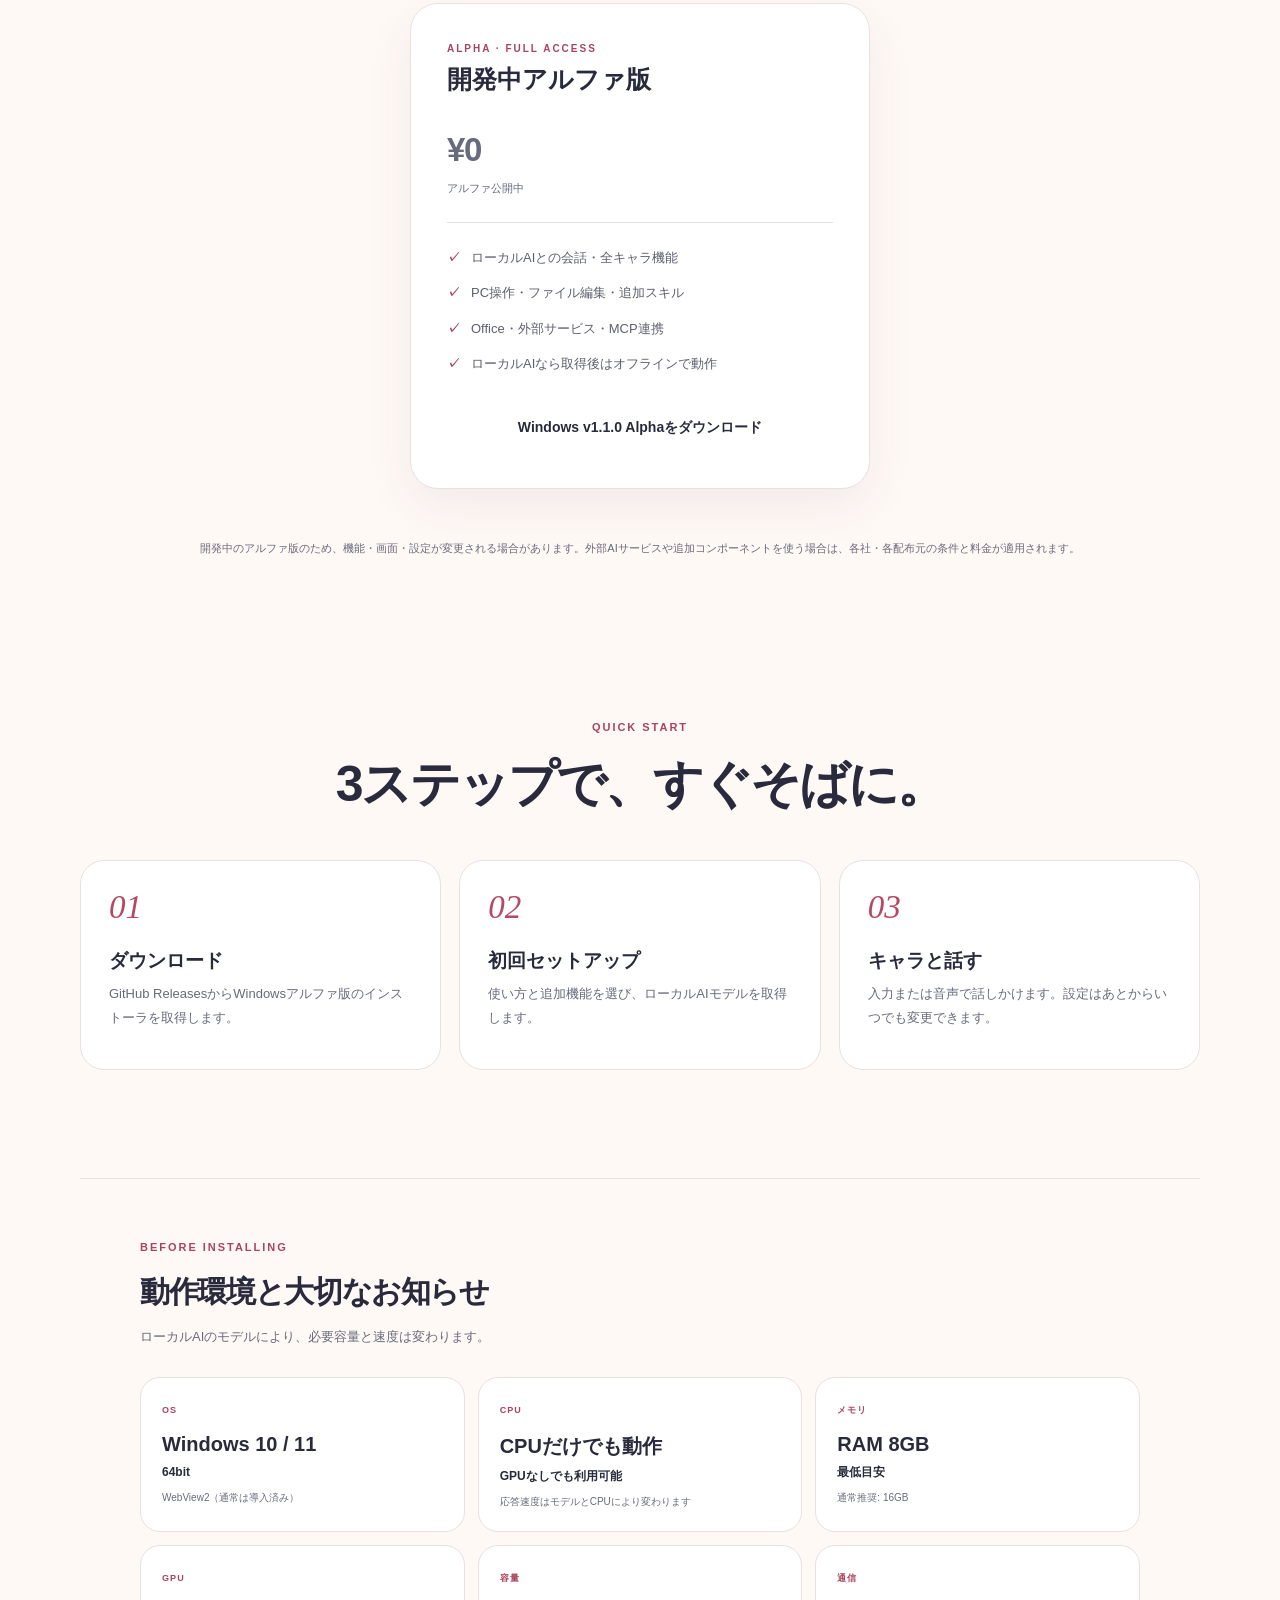
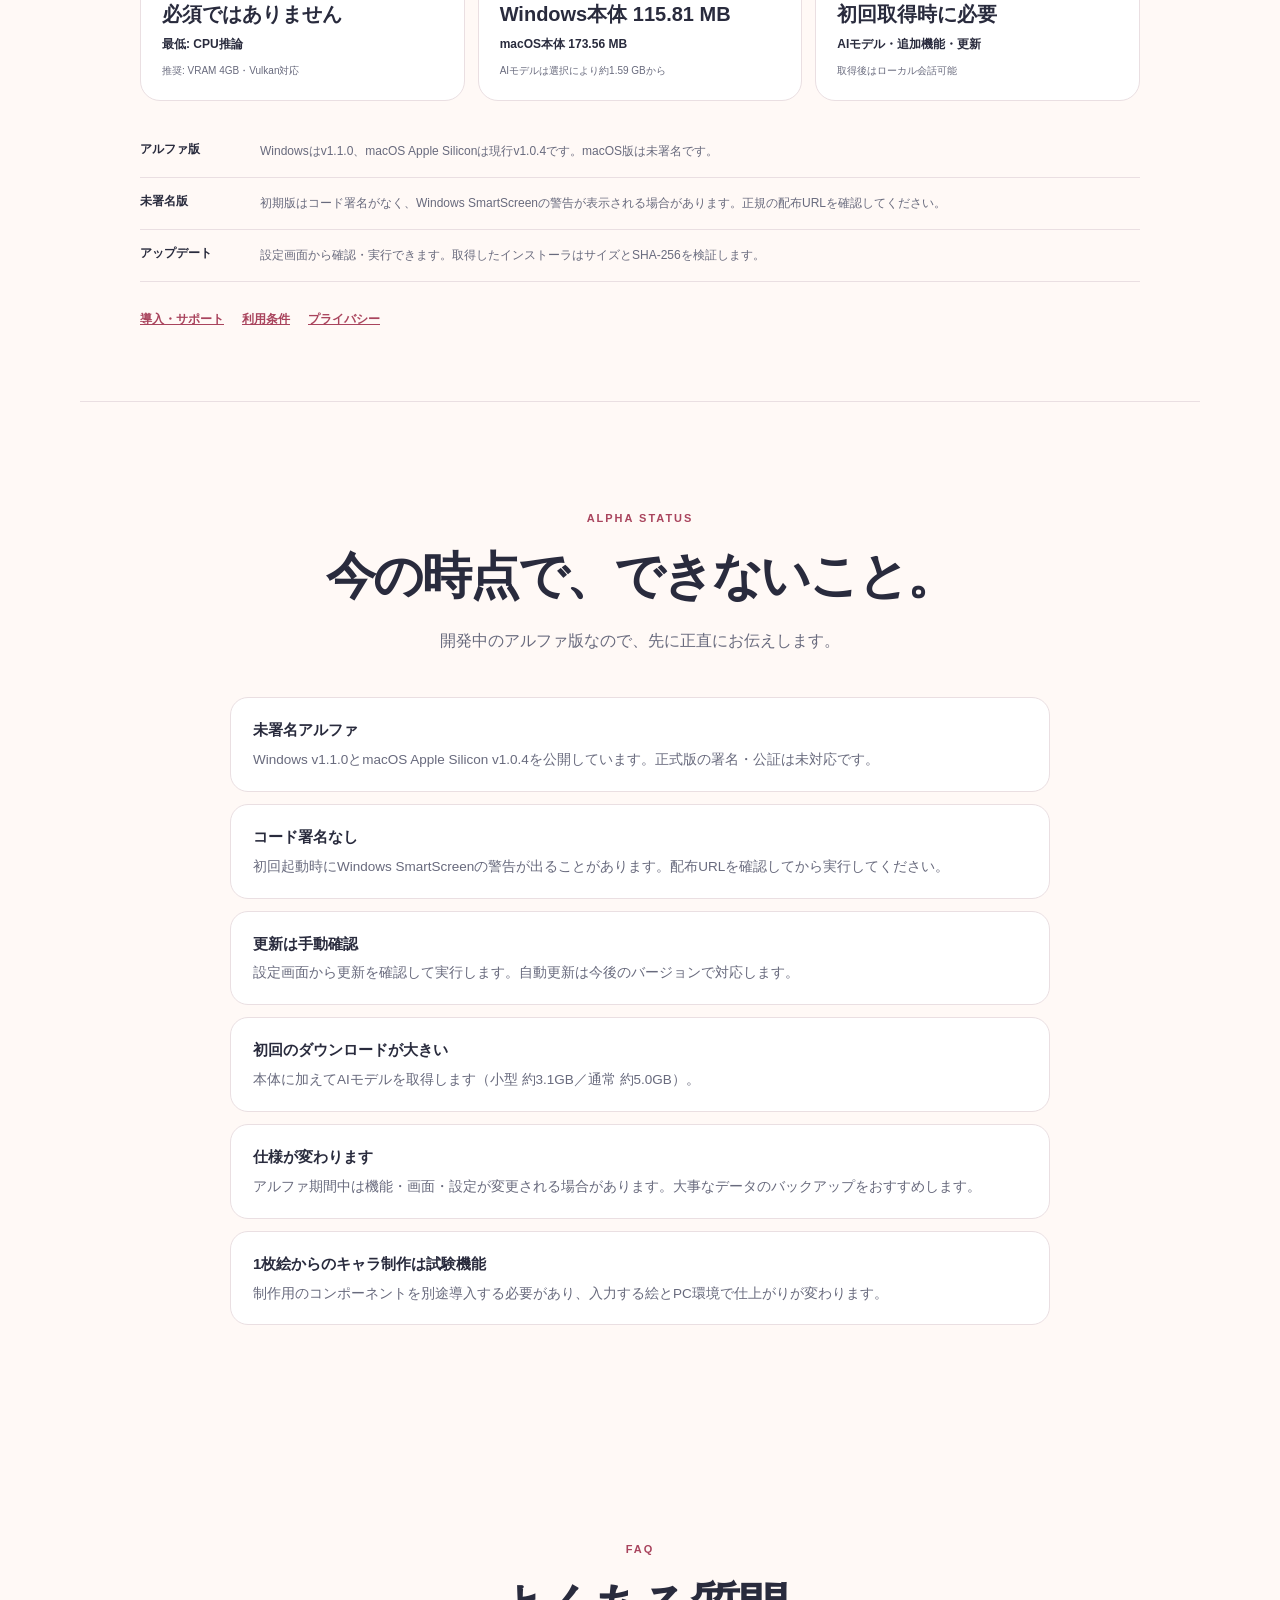
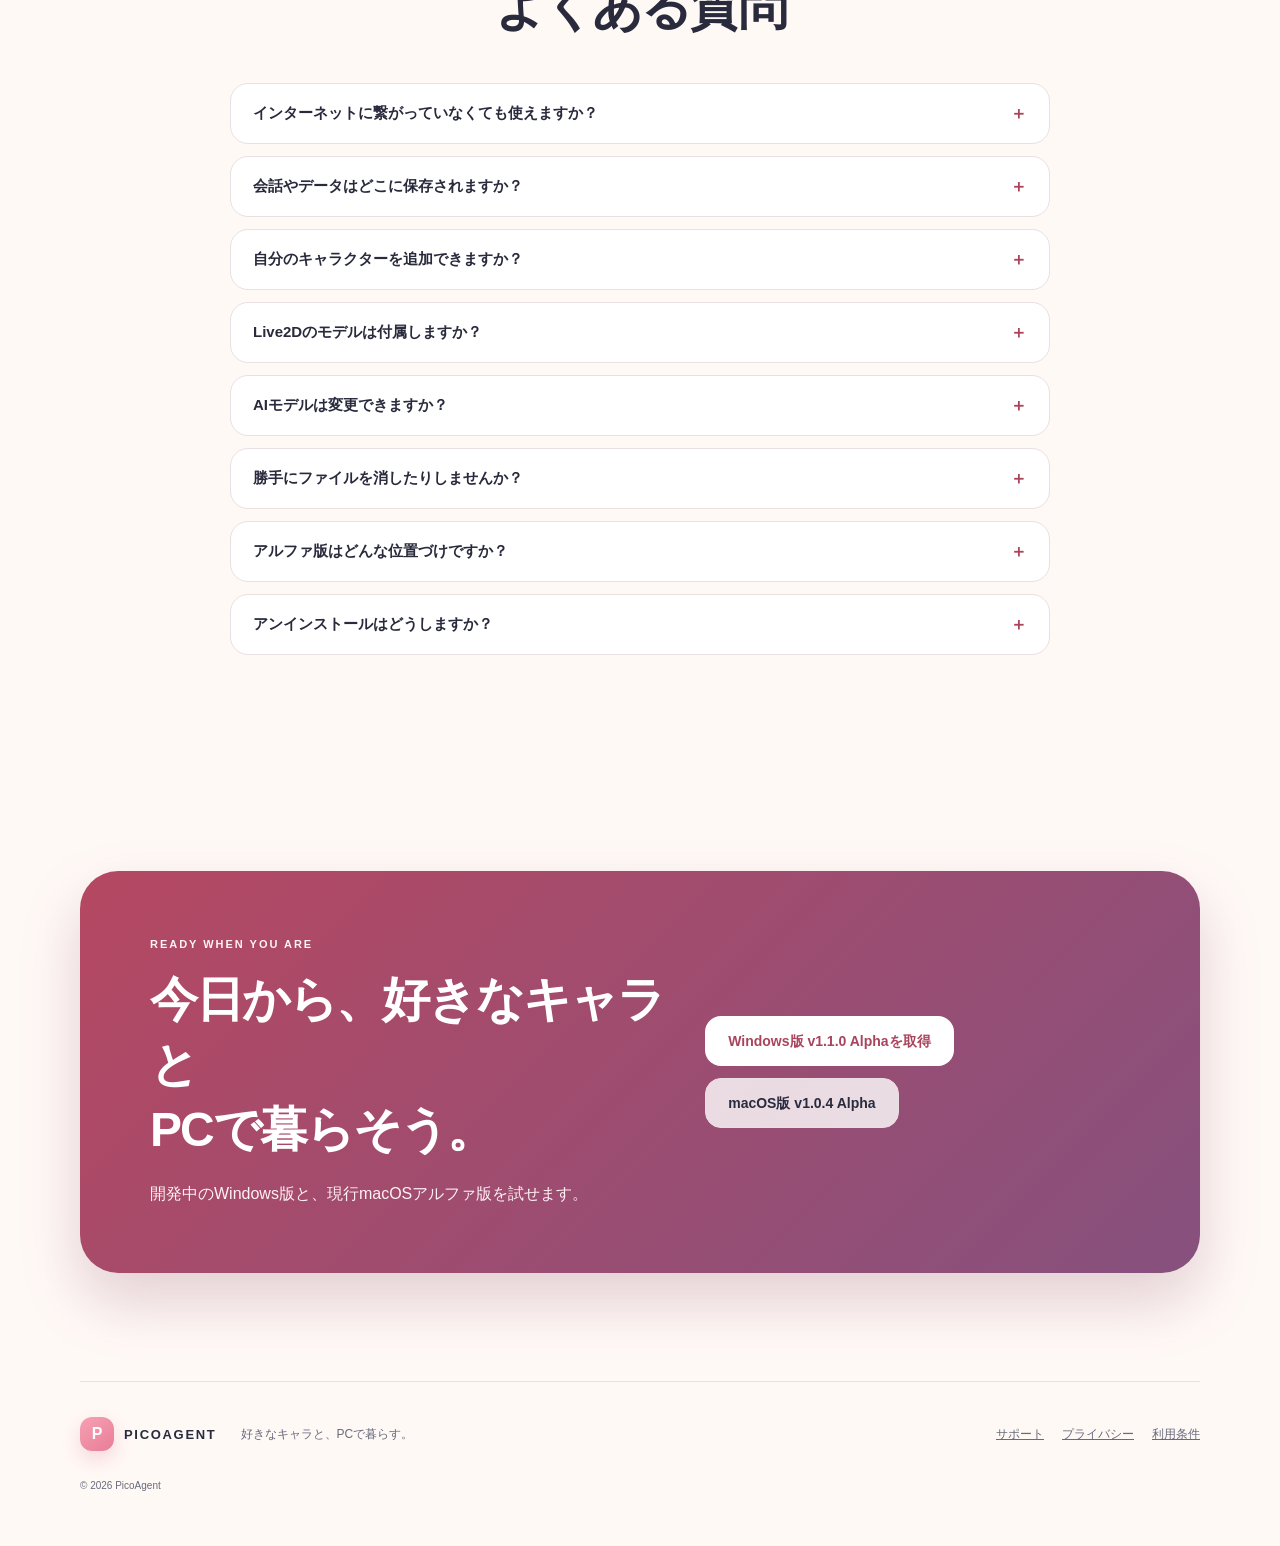
==== commit 6f89f202: "公開LPをWindows v1.1.0 Alphaへ同期 - index.html / characters.html / README.md の取得リンクと版表記を v1.1.0 へ更新する - l" ====
--- a/index.html
+++ b/index.html
@@ -28,7 +28,7 @@
         <a href="#guide">導入</a>
         <a href="#faq">FAQ</a>
       </nav>
-      <a class="button small" href="https://github.com/benybeny777/PicoAgent-Distribution/releases/tag/v1.0.5">Windows v1.0.5 Alpha</a>
+      <a class="button small" href="https://github.com/benybeny777/PicoAgent-Distribution/releases/tag/v1.1.0">Windows v1.1.0 Alpha</a>
     </header>
   </div>
 
@@ -37,10 +37,10 @@
       <div class="hero-copy">
         <p class="eyebrow"><span></span> LOCAL-FIRST DESKTOP COMPANION</p>
         <h1>好きなキャラと、<br><em>PCで暮らす。</em></h1>
-        <p class="hero-lead">話しかければ応えてくれる。必要なときは、PC作業も手伝ってくれる。PicoAgentは、自分らしいキャラと過ごせるAIデスクトップペットです。Windows版は開発中のv1.0.5 Alpha、macOS版は現行v1.0.4 Alphaです。</p>
+        <p class="hero-lead">話しかければ応えてくれる。必要なときは、PC作業も手伝ってくれる。PicoAgentは、自分らしいキャラと過ごせるAIデスクトップペットです。Windows版は開発中のv1.1.0 Alpha、macOS版は現行v1.0.4 Alphaです。</p>
         <p class="beta-full-note"><b>無料公開中</b> PicoAgentのすべての機能を使えます。</p>
         <div class="actions hero-actions">
-          <a class="button primary" href="https://github.com/benybeny777/PicoAgent-Distribution/releases/tag/v1.0.5">Windows v1.0.5 Alphaを取得</a>
+          <a class="button primary" href="https://github.com/benybeny777/PicoAgent-Distribution/releases/tag/v1.1.0">Windows v1.1.0 Alphaを取得</a>
           <a class="button secondary" href="https://github.com/benybeny777/PicoAgent-Distribution/releases/tag/v1.0.4">macOS v1.0.4 Alpha</a>
           <a class="button secondary" href="#features">できることを見る</a>
         </div>
@@ -301,7 +301,7 @@
             <li>Office・外部サービス・MCP連携</li>
             <li>ローカルAIなら取得後はオフラインで動作</li>
           </ul>
-          <a class="button full" href="https://github.com/benybeny777/PicoAgent-Distribution/releases/tag/v1.0.5">Windows v1.0.5 Alphaをダウンロード</a>
+          <a class="button full" href="https://github.com/benybeny777/PicoAgent-Distribution/releases/tag/v1.1.0">Windows v1.1.0 Alphaをダウンロード</a>
         </article>
       </div>
       <p class="plan-note">開発中のアルファ版のため、機能・画面・設定が変更される場合があります。外部AIサービスや追加コンポーネントを使う場合は、各社・各配布元の条件と料金が適用されます。</p>
@@ -330,11 +330,11 @@
         <article class="spec-card"><span>CPU</span><h3>CPUだけでも動作</h3><p>GPUなしでも利用可能</p><small>応答速度はモデルとCPUにより変わります</small></article>
         <article class="spec-card"><span>メモリ</span><h3>RAM 8GB</h3><p>最低目安</p><small>通常推奨: 16GB</small></article>
         <article class="spec-card"><span>GPU</span><h3>必須ではありません</h3><p>最低: CPU推論</p><small>推奨: VRAM 4GB・Vulkan対応</small></article>
-        <article class="spec-card"><span>容量</span><h3>Windows本体 127.86 MB</h3><p>macOS本体 173.56 MB</p><small>AIモデルは選択により約1.59 GBから</small></article>
+        <article class="spec-card"><span>容量</span><h3>Windows本体 115.81 MB</h3><p>macOS本体 173.56 MB</p><small>AIモデルは選択により約1.59 GBから</small></article>
         <article class="spec-card"><span>通信</span><h3>初回取得時に必要</h3><p>AIモデル・追加機能・更新</p><small>取得後はローカル会話可能</small></article>
       </div>
       <dl class="requirement-notes">
-        <div><dt>アルファ版</dt><dd>Windowsはv1.0.5、macOS Apple Siliconは現行v1.0.4です。macOS版は未署名です。</dd></div>
+        <div><dt>アルファ版</dt><dd>Windowsはv1.1.0、macOS Apple Siliconは現行v1.0.4です。macOS版は未署名です。</dd></div>
         <div><dt>未署名版</dt><dd>初期版はコード署名がなく、Windows SmartScreenの警告が表示される場合があります。正規の配布URLを確認してください。</dd></div>
         <div><dt>アップデート</dt><dd>設定画面から確認・実行できます。取得したインストーラはサイズとSHA-256を検証します。</dd></div>
       </dl>
@@ -348,7 +348,7 @@
         <p>開発中のアルファ版なので、先に正直にお伝えします。</p>
       </div>
       <ul class="limit-list">
-        <li><b>未署名アルファ</b>Windows v1.0.5とmacOS Apple Silicon v1.0.4を公開しています。正式版の署名・公証は未対応です。</li>
+        <li><b>未署名アルファ</b>Windows v1.1.0とmacOS Apple Silicon v1.0.4を公開しています。正式版の署名・公証は未対応です。</li>
         <li><b>コード署名なし</b>初回起動時にWindows SmartScreenの警告が出ることがあります。配布URLを確認してから実行してください。</li>
         <li><b>更新は手動確認</b>設定画面から更新を確認して実行します。自動更新は今後のバージョンで対応します。</li>
         <li><b>初回のダウンロードが大きい</b>本体に加えてAIモデルを取得します（小型 約3.1GB／通常 約5.0GB）。</li>
@@ -380,12 +380,12 @@
         <h2>今日から、好きなキャラと<br>PCで暮らそう。</h2>
         <p>開発中のWindows版と、現行macOSアルファ版を試せます。</p>
       </div>
-      <div class="actions"><a class="button light" href="https://github.com/benybeny777/PicoAgent-Distribution/releases/tag/v1.0.5">Windows版 v1.0.5 Alphaを取得</a><a class="button secondary" href="https://github.com/benybeny777/PicoAgent-Distribution/releases/tag/v1.0.4">macOS版 v1.0.4 Alpha</a></div>
+      <div class="actions"><a class="button light" href="https://github.com/benybeny777/PicoAgent-Distribution/releases/tag/v1.1.0">Windows版 v1.1.0 Alphaを取得</a><a class="button secondary" href="https://github.com/benybeny777/PicoAgent-Distribution/releases/tag/v1.0.4">macOS版 v1.0.4 Alpha</a></div>
     </section>
   </main>
 
-  <a class="mobile-download" href="https://github.com/benybeny777/PicoAgent-Distribution/releases/tag/v1.0.5" aria-label="PicoAgent Windows v1.0.5 Alphaをダウンロード">
-    <span><b>v1.0.5 Alpha</b><small>Windows 10 / 11</small></span><strong>無料で取得</strong>
+  <a class="mobile-download" href="https://github.com/benybeny777/PicoAgent-Distribution/releases/tag/v1.1.0" aria-label="PicoAgent Windows v1.1.0 Alphaをダウンロード">
+    <span><b>v1.1.0 Alpha</b><small>Windows 10 / 11</small></span><strong>無料で取得</strong>
   </a>
 
   <footer class="site-footer">
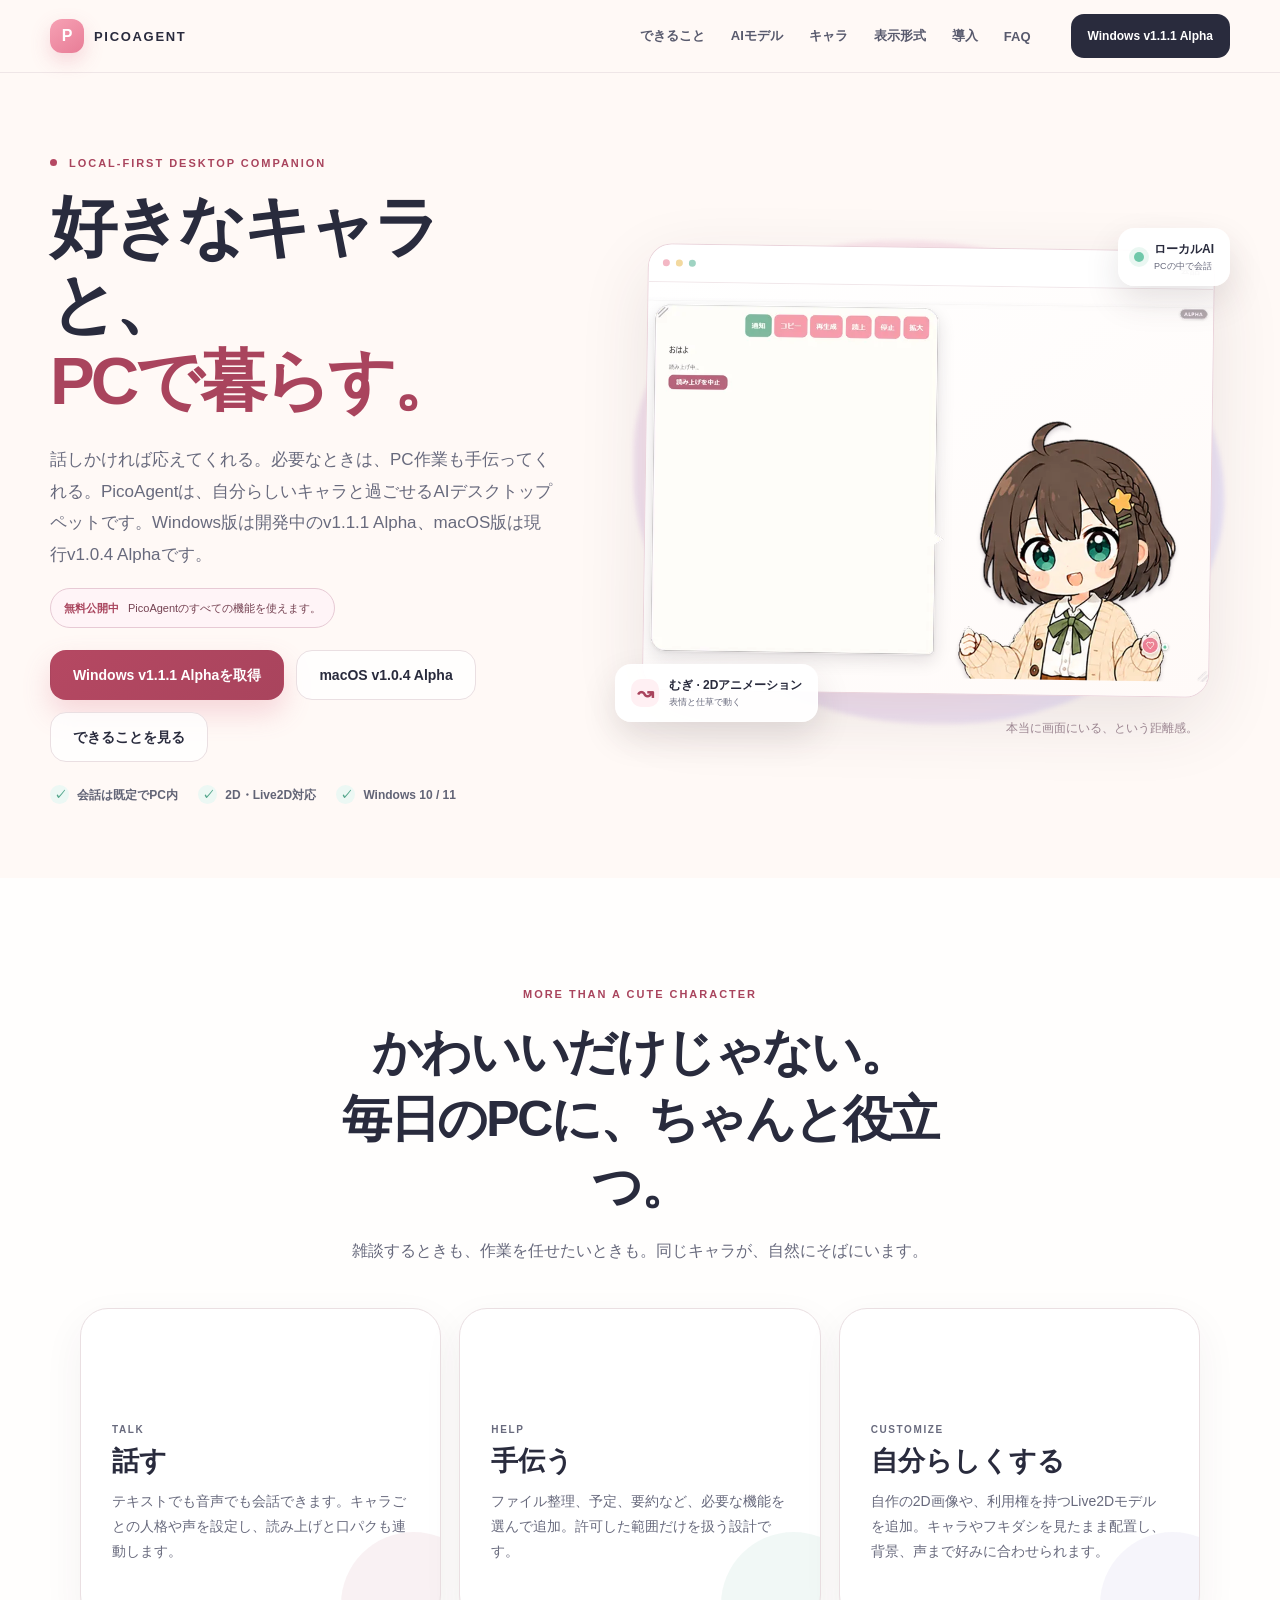
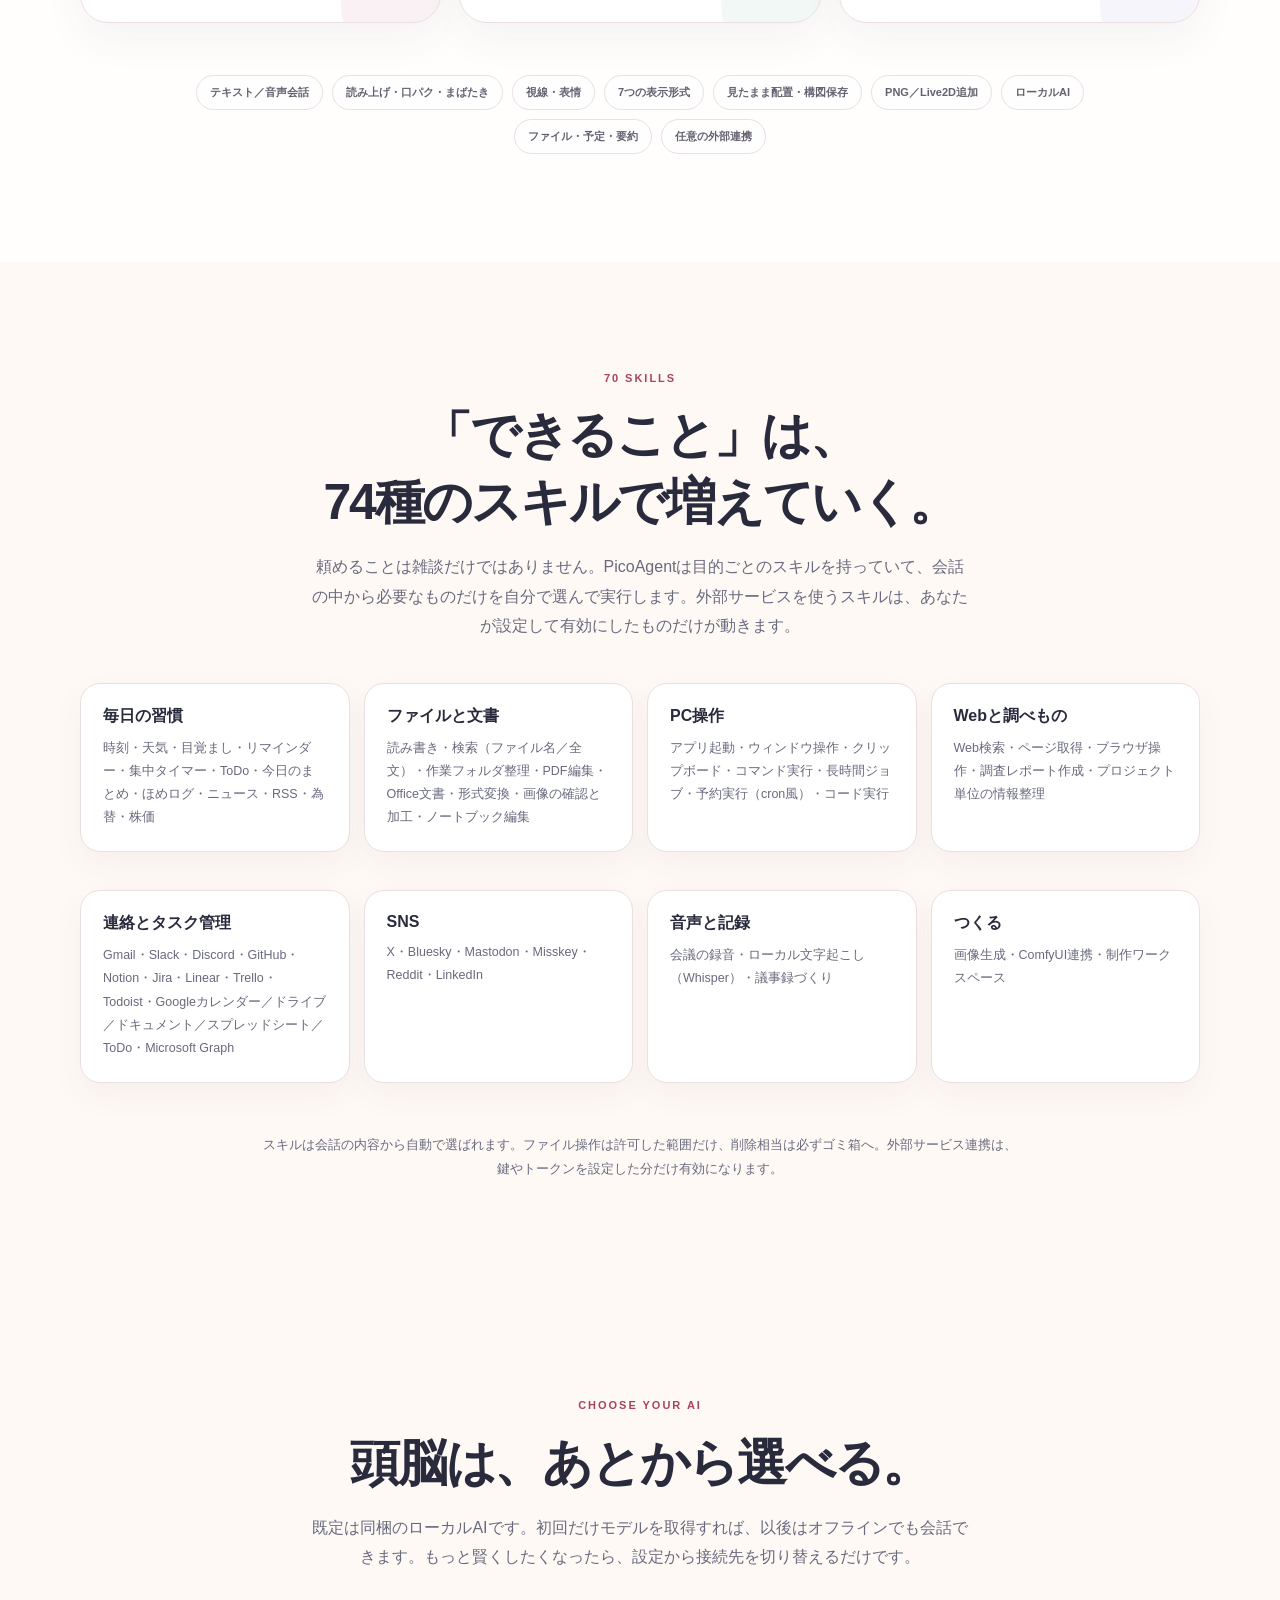
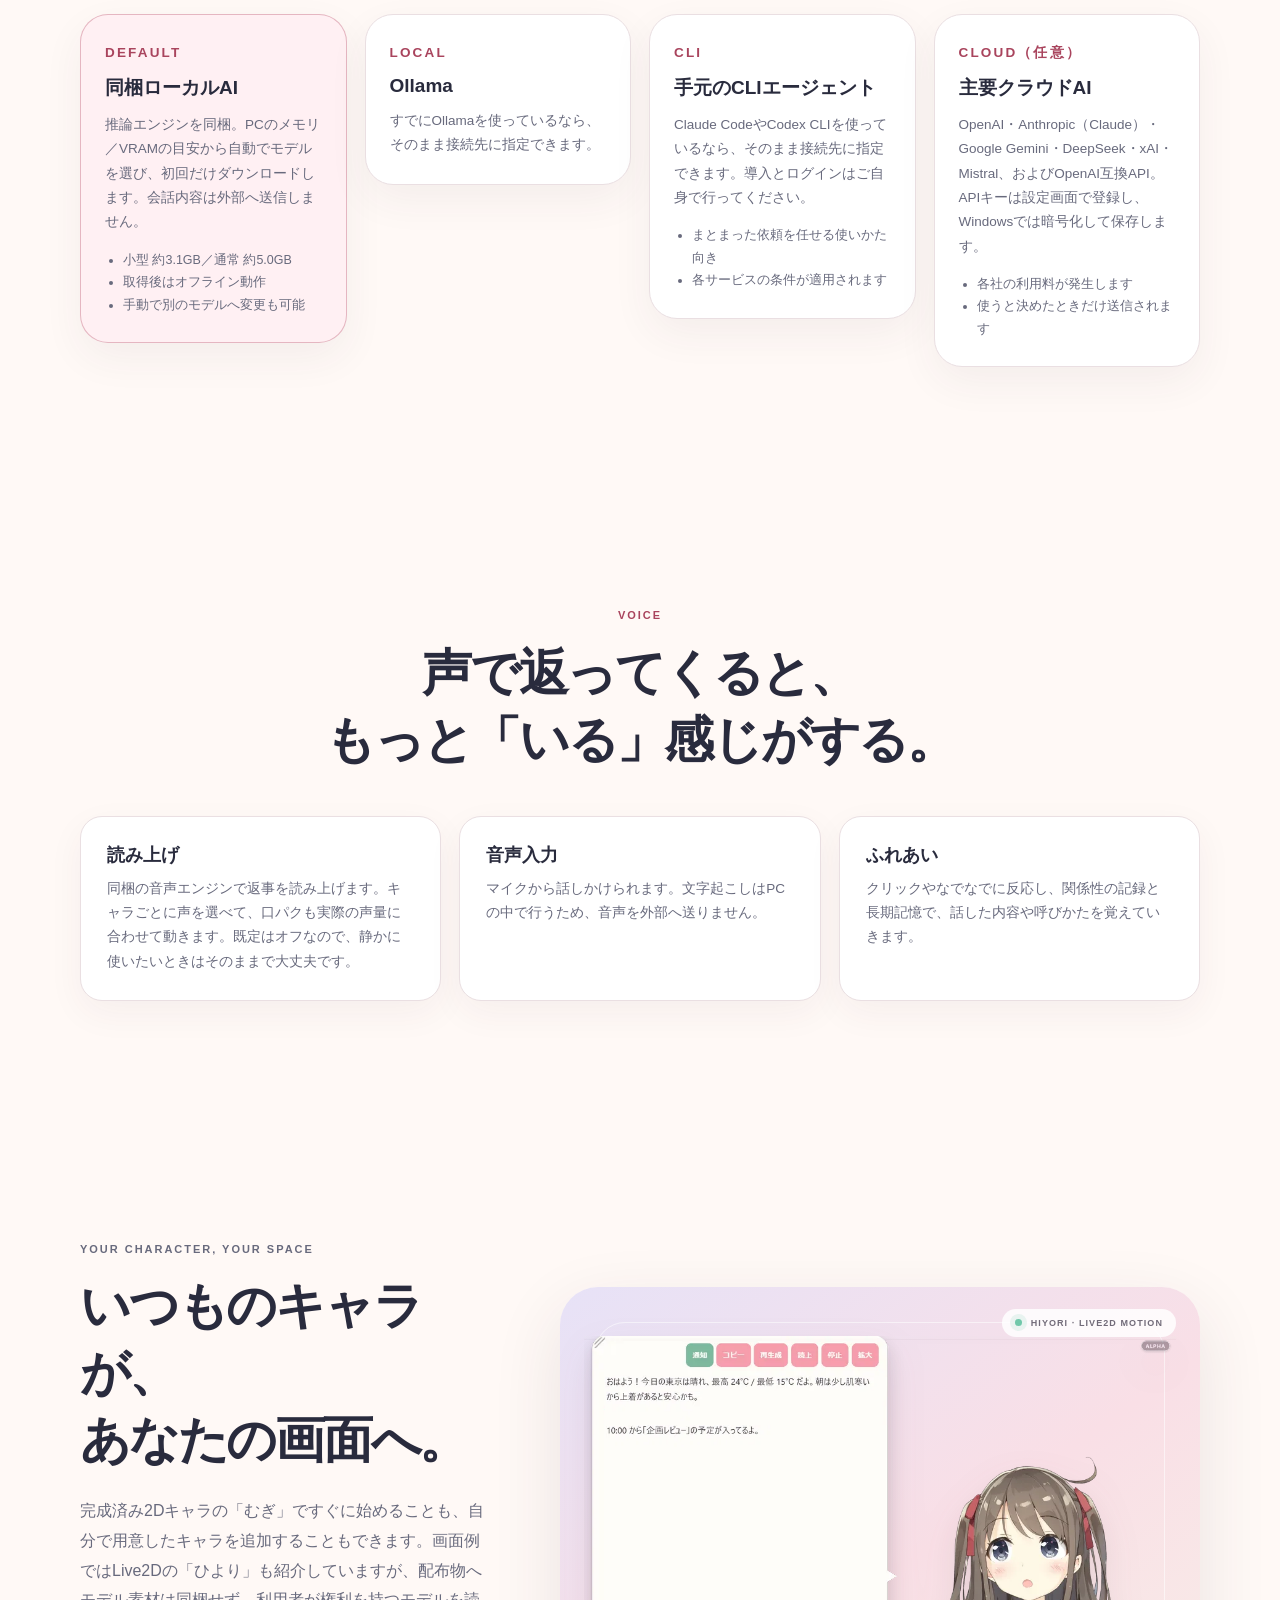
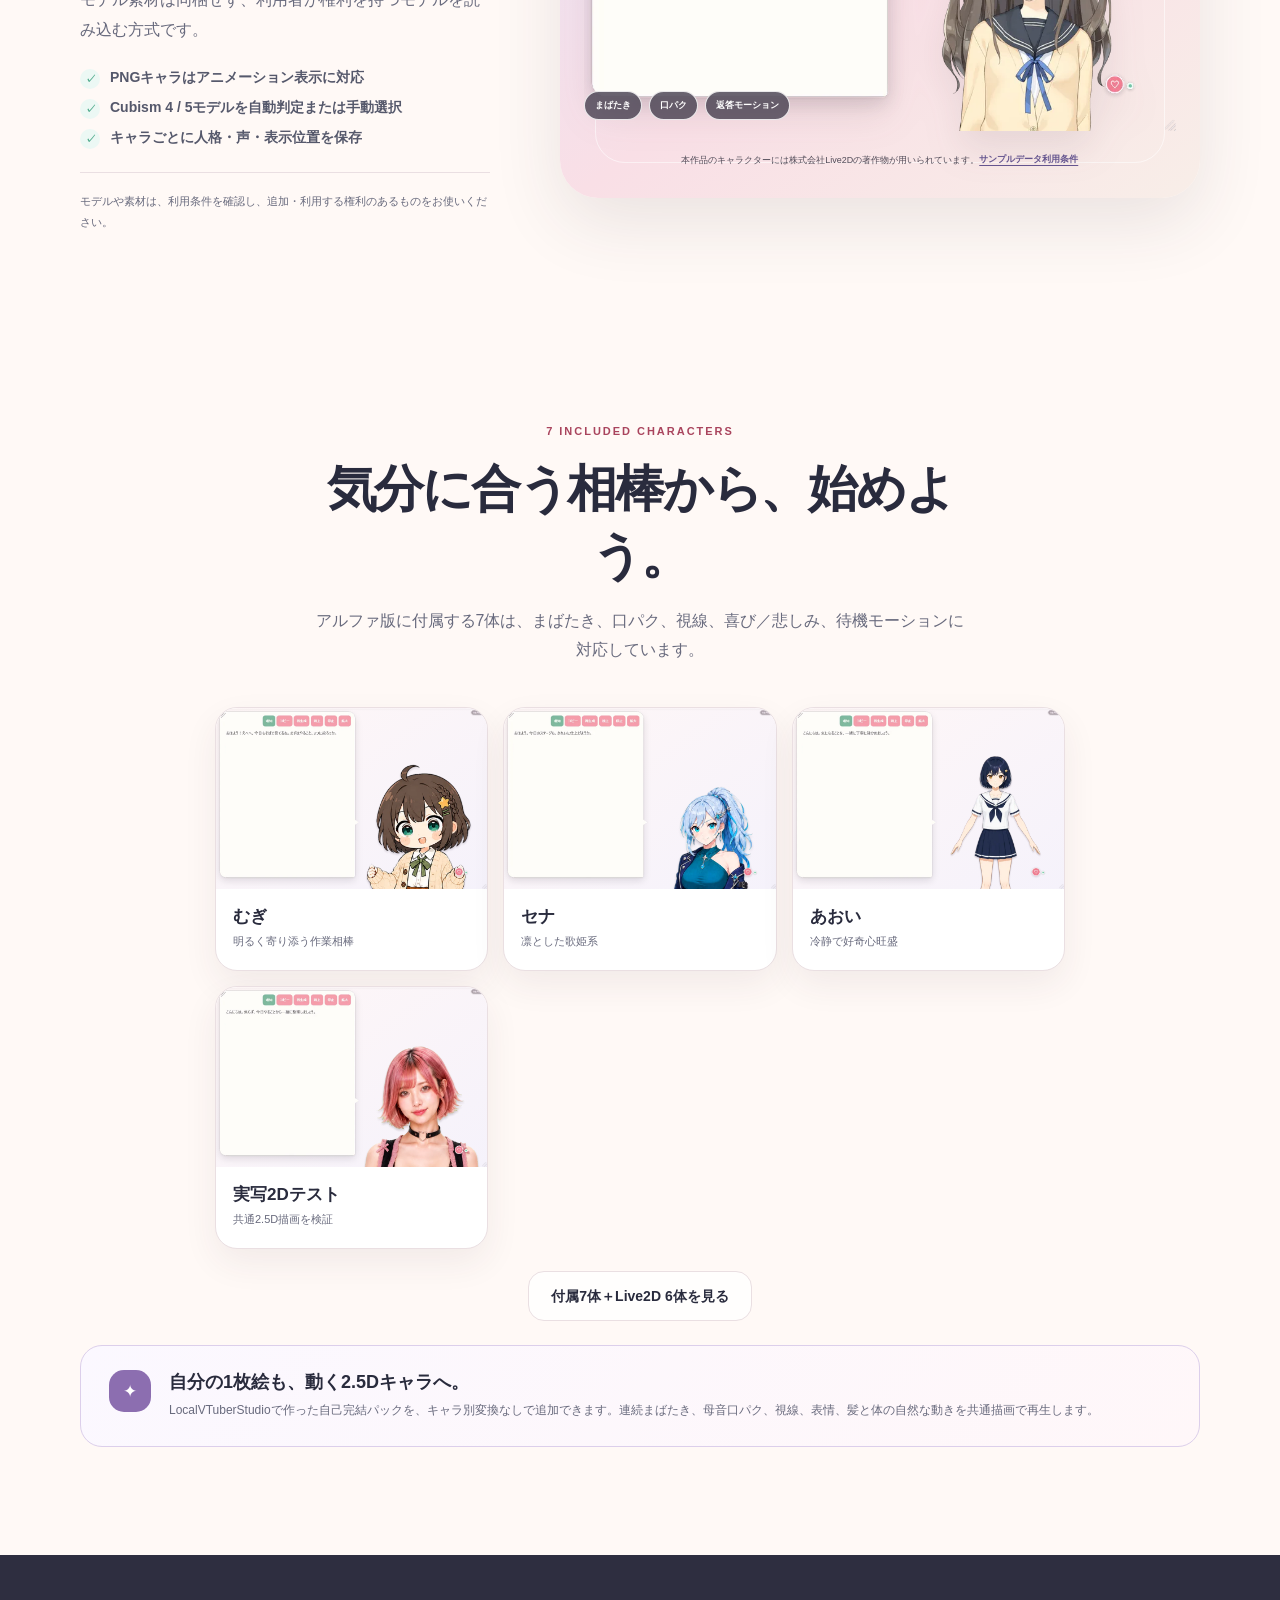
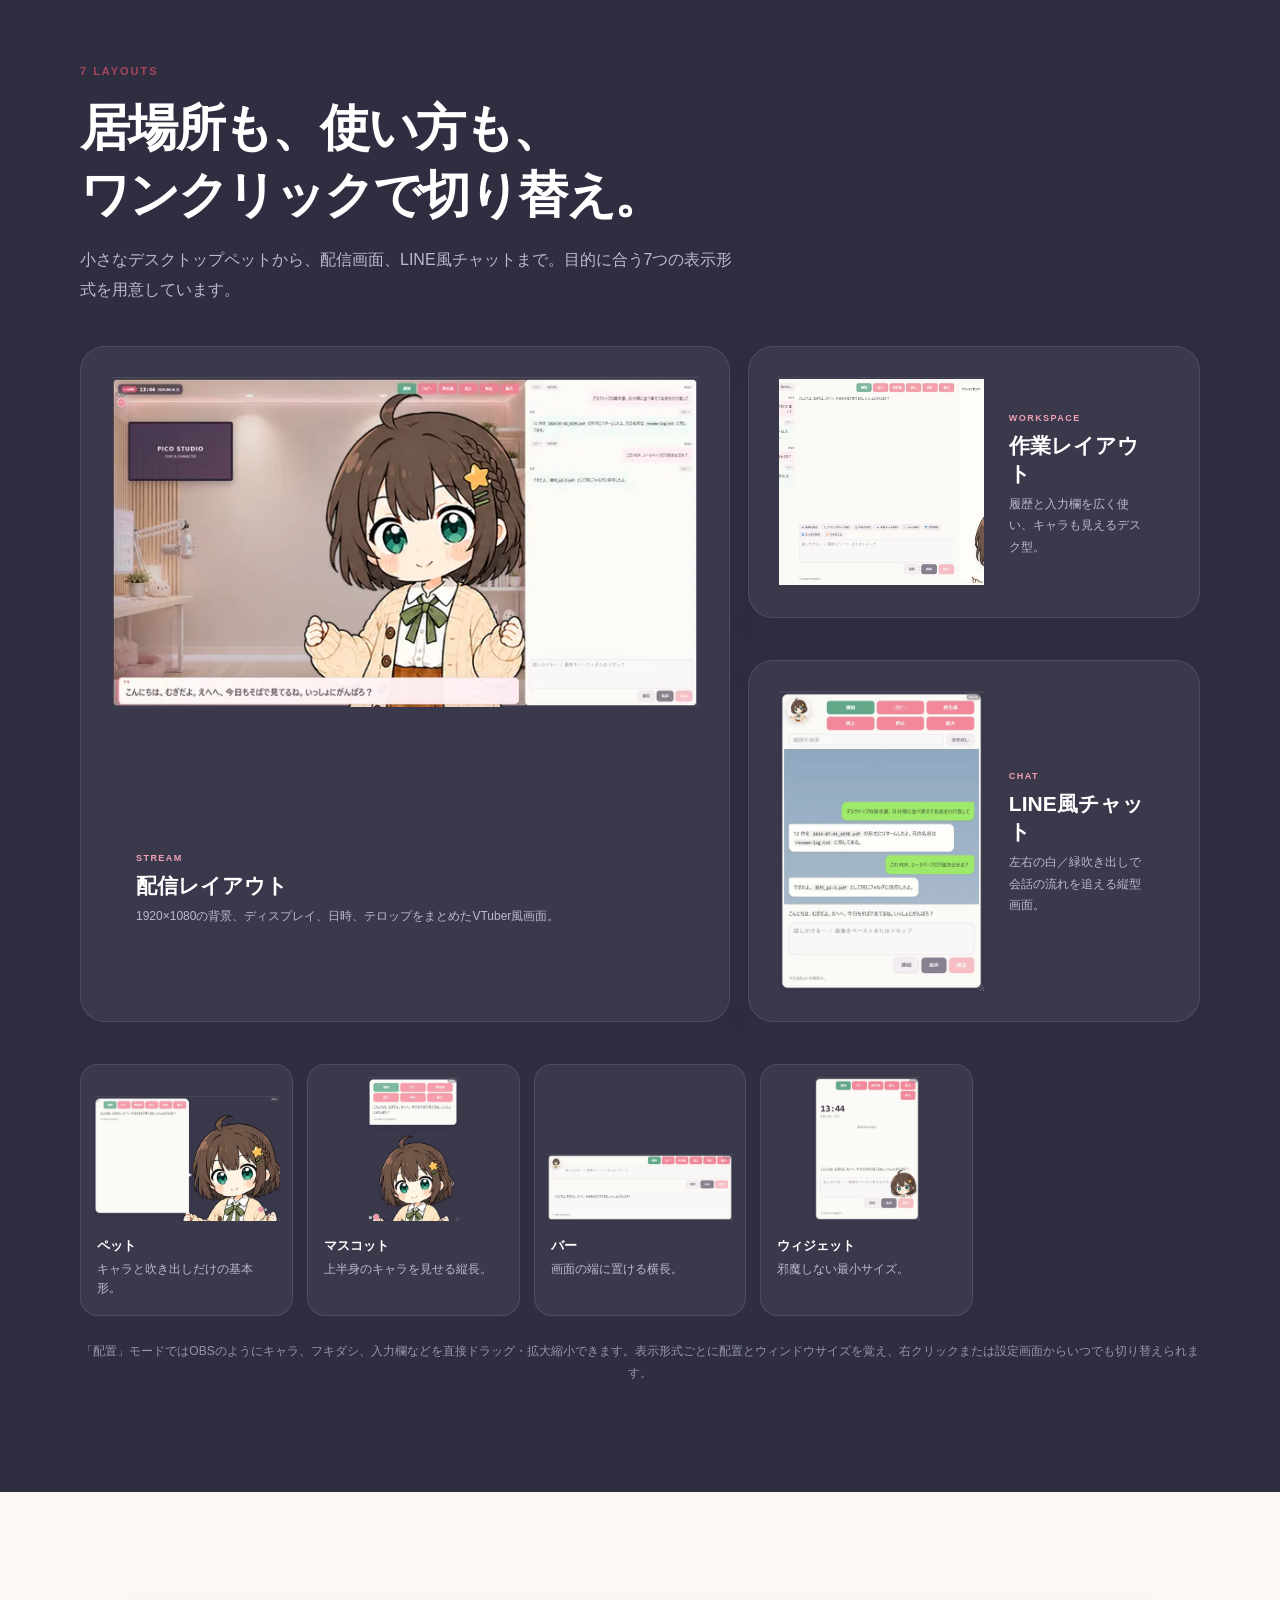
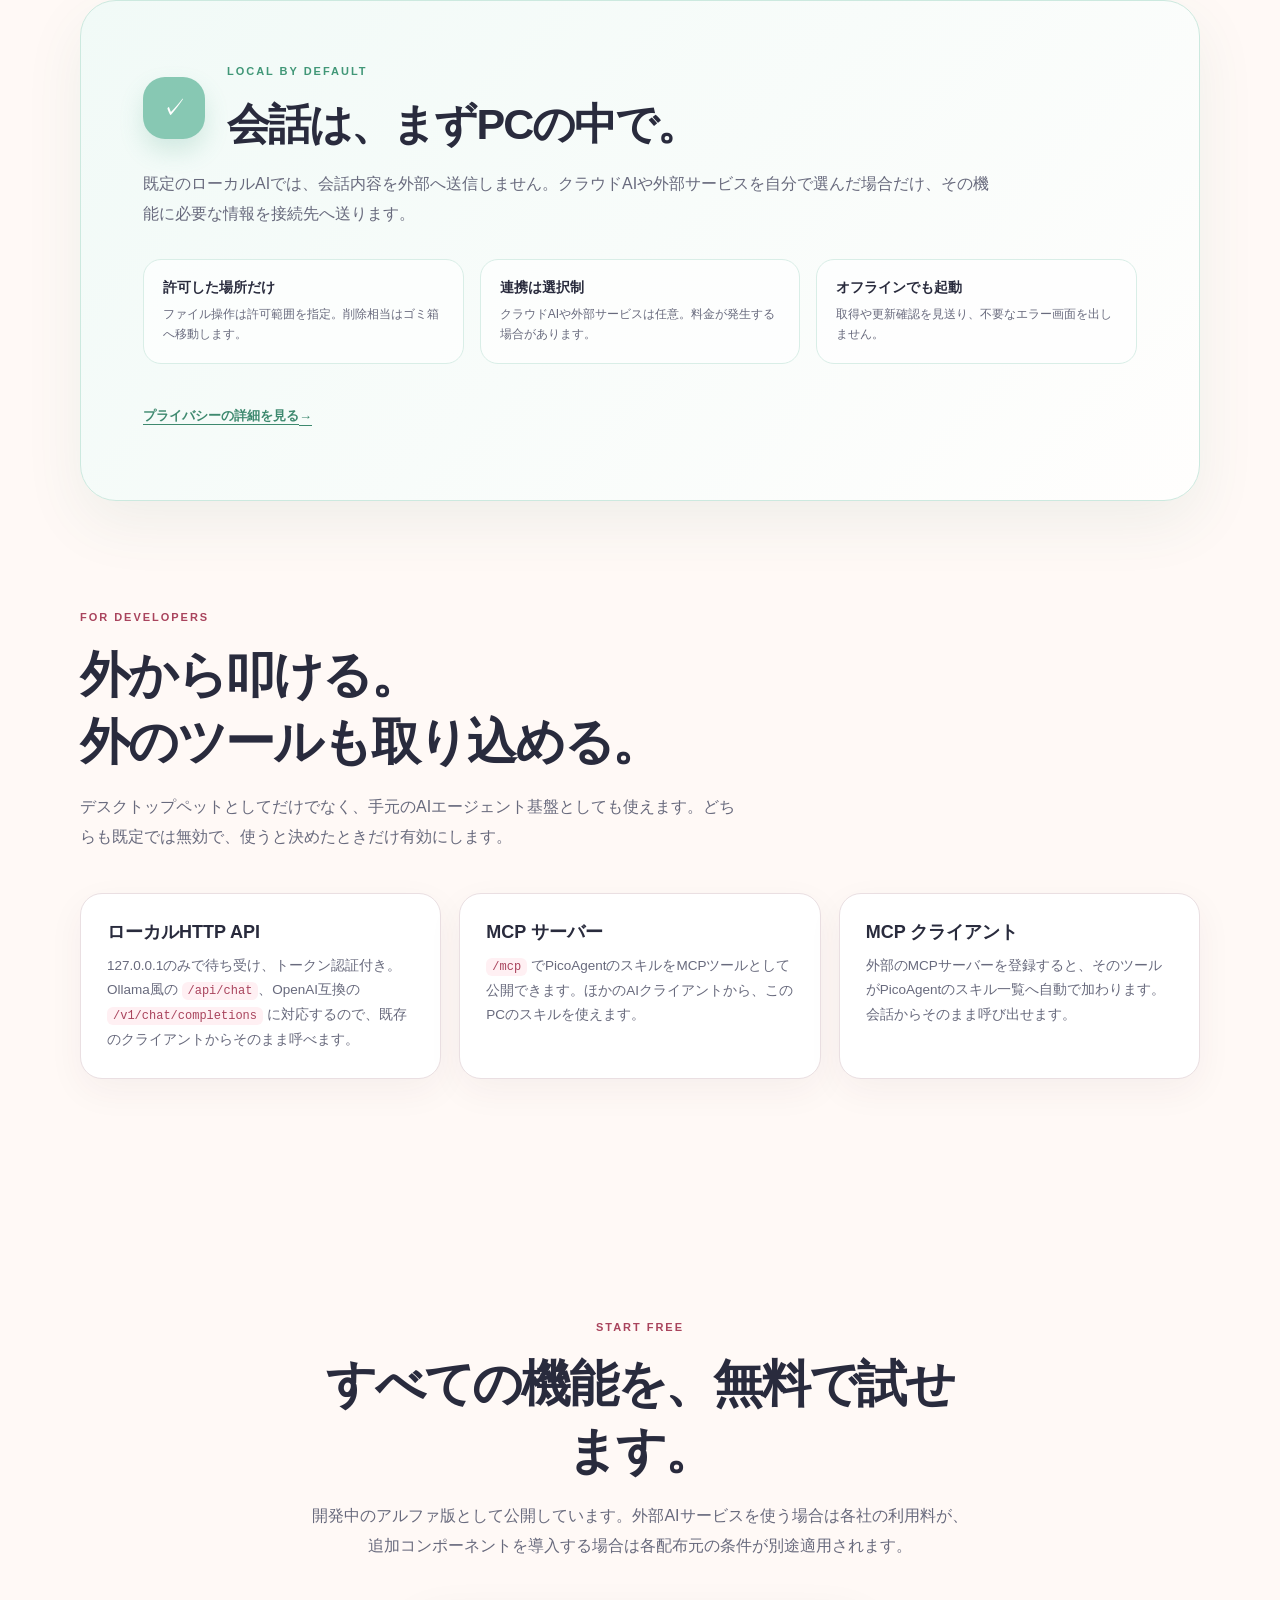
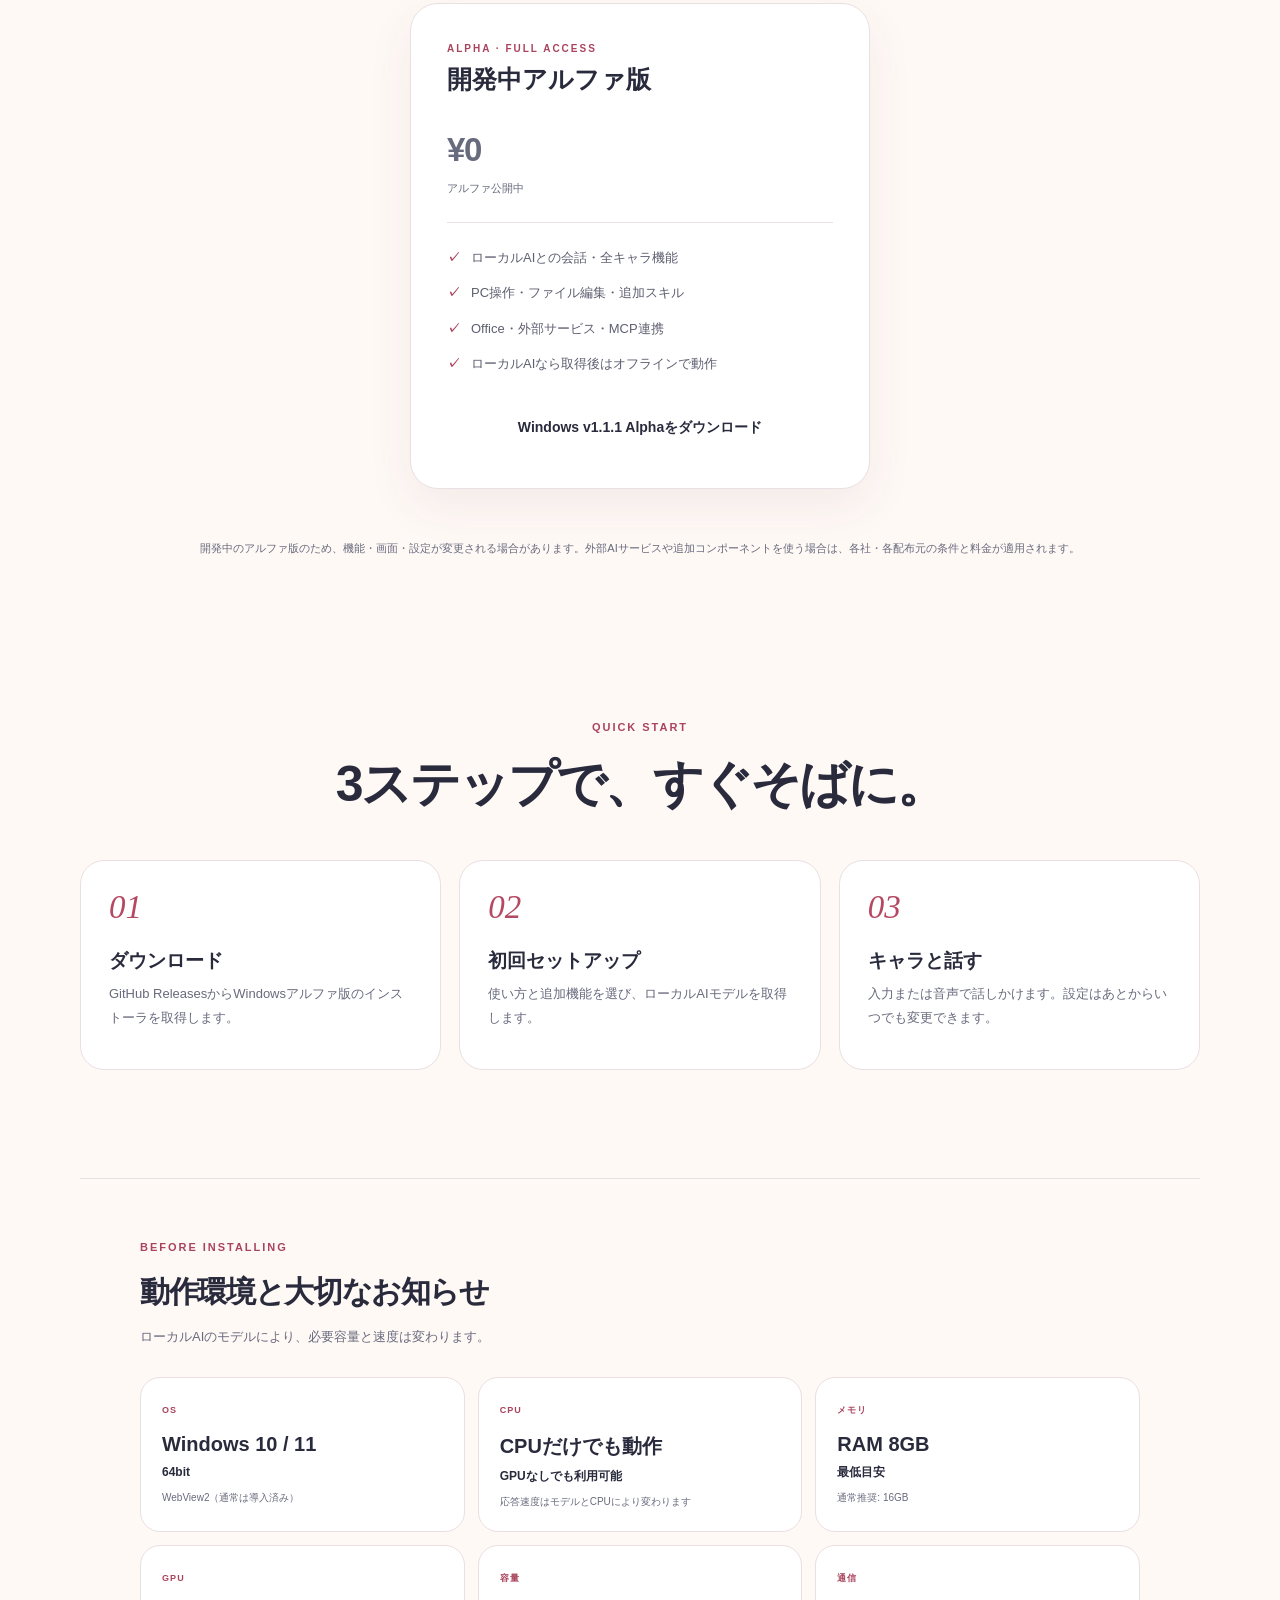
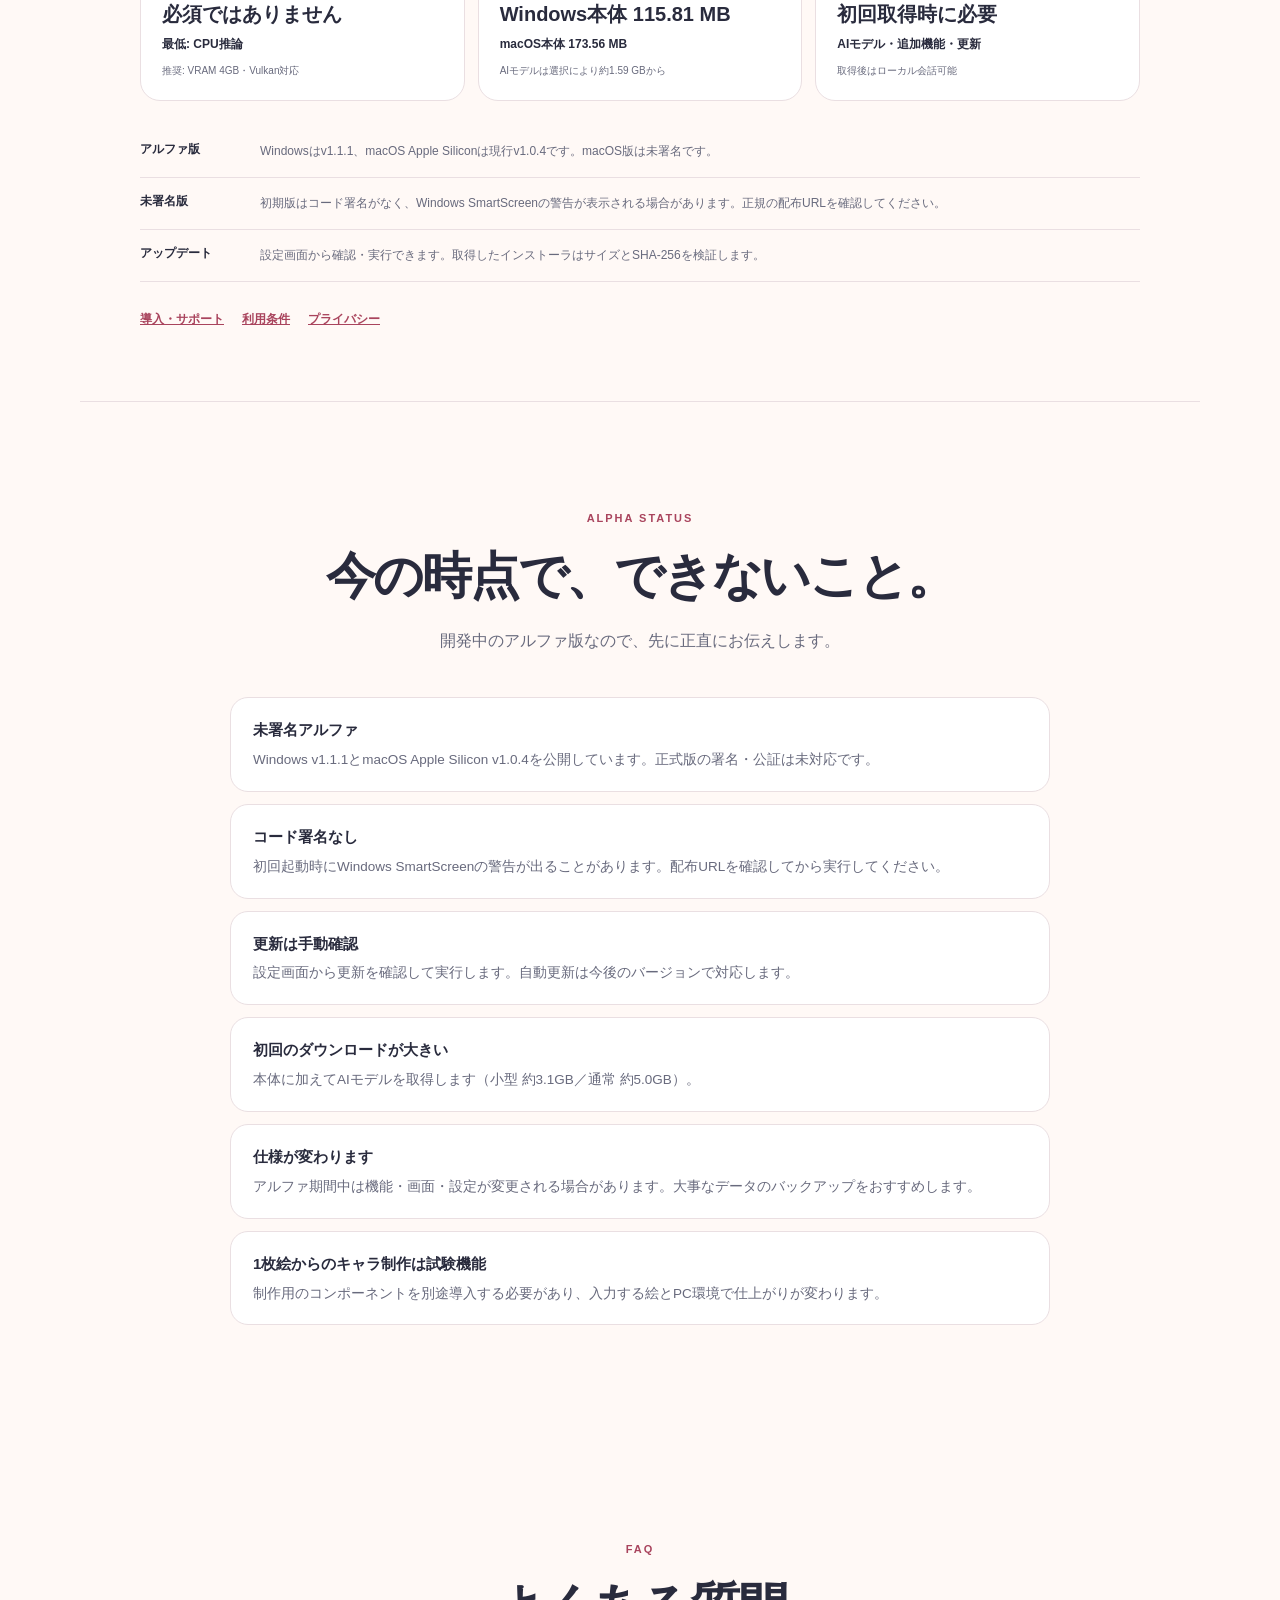
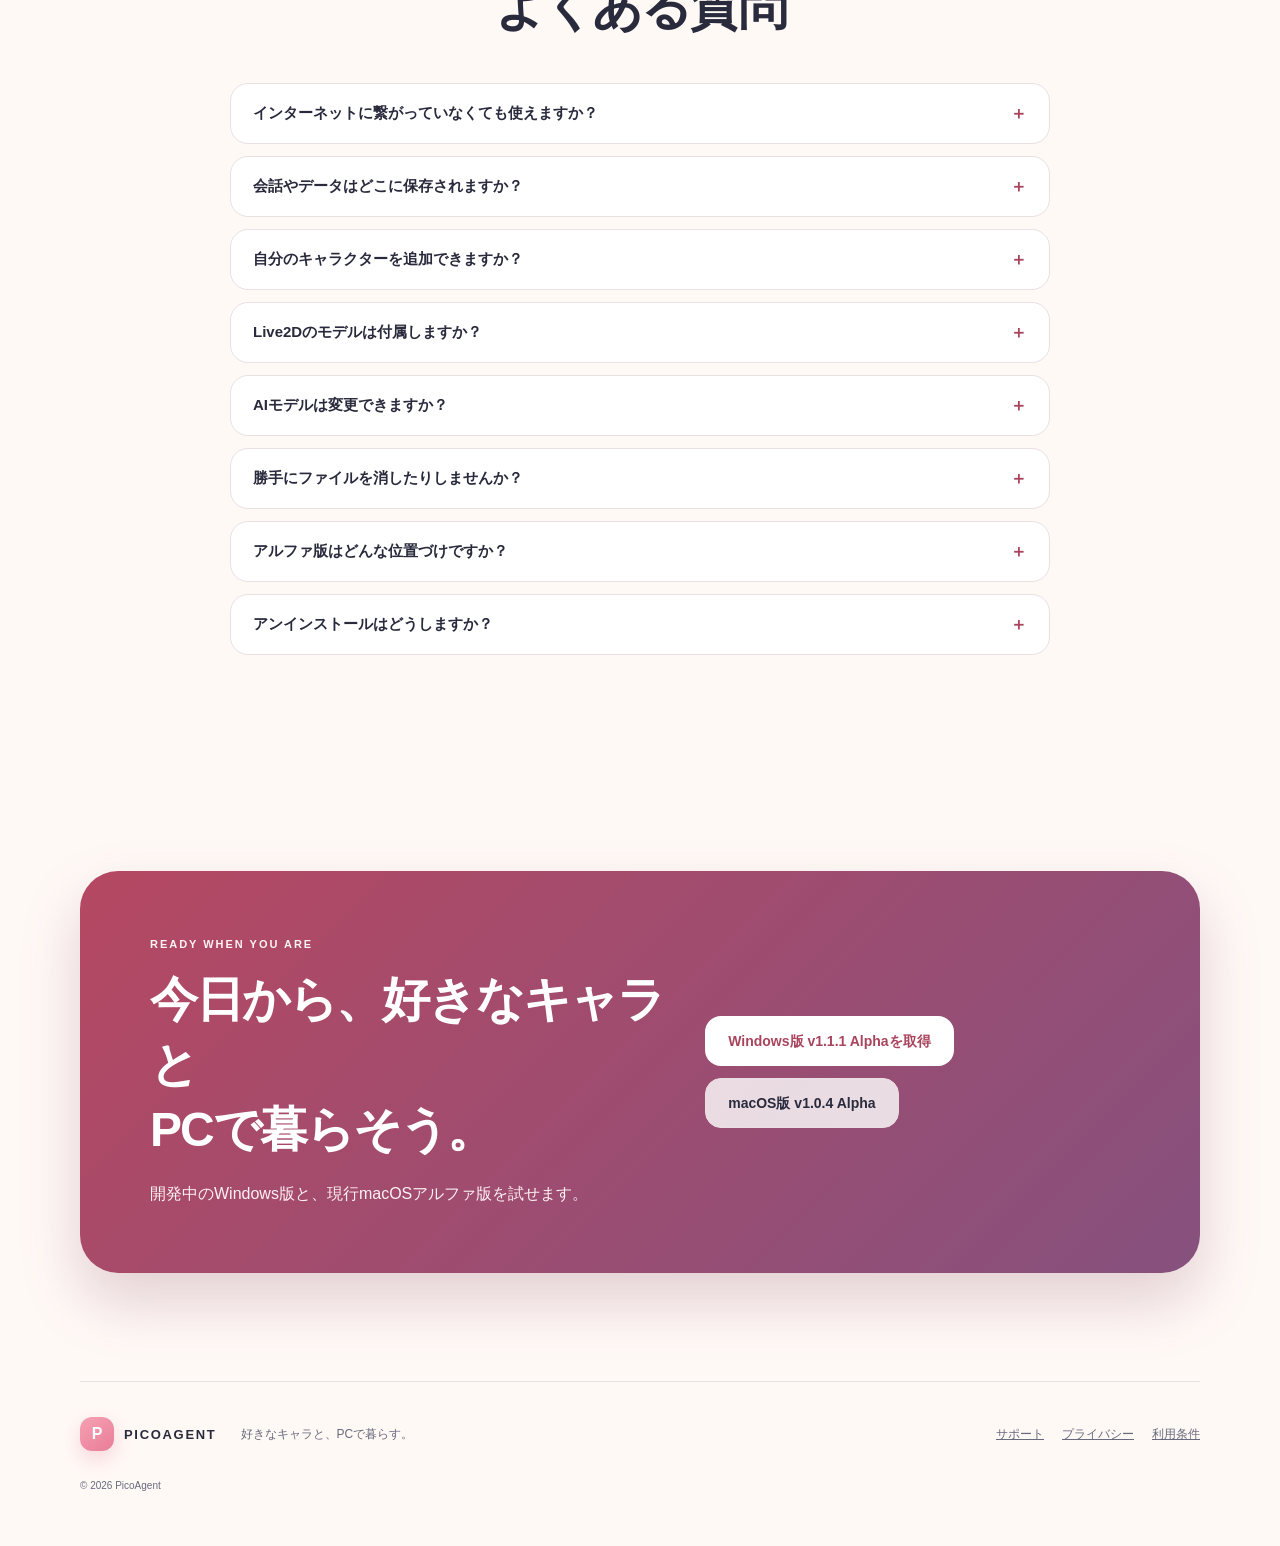
==== commit 7dc28813: "release: Windows v1.1.1 Alphaの配布案内と更新情報を公開" ====
--- a/index.html
+++ b/index.html
@@ -28,7 +28,7 @@
         <a href="#guide">導入</a>
         <a href="#faq">FAQ</a>
       </nav>
-      <a class="button small" href="https://github.com/benybeny777/PicoAgent-Distribution/releases/tag/v1.1.0">Windows v1.1.0 Alpha</a>
+      <a class="button small" href="https://github.com/benybeny777/PicoAgent-Distribution/releases/tag/v1.1.1">Windows v1.1.1 Alpha</a>
     </header>
   </div>
 
@@ -37,10 +37,10 @@
       <div class="hero-copy">
         <p class="eyebrow"><span></span> LOCAL-FIRST DESKTOP COMPANION</p>
         <h1>好きなキャラと、<br><em>PCで暮らす。</em></h1>
-        <p class="hero-lead">話しかければ応えてくれる。必要なときは、PC作業も手伝ってくれる。PicoAgentは、自分らしいキャラと過ごせるAIデスクトップペットです。Windows版は開発中のv1.1.0 Alpha、macOS版は現行v1.0.4 Alphaです。</p>
+        <p class="hero-lead">話しかければ応えてくれる。必要なときは、PC作業も手伝ってくれる。PicoAgentは、自分らしいキャラと過ごせるAIデスクトップペットです。Windows版は開発中のv1.1.1 Alpha、macOS版は現行v1.0.4 Alphaです。</p>
         <p class="beta-full-note"><b>無料公開中</b> PicoAgentのすべての機能を使えます。</p>
         <div class="actions hero-actions">
-          <a class="button primary" href="https://github.com/benybeny777/PicoAgent-Distribution/releases/tag/v1.1.0">Windows v1.1.0 Alphaを取得</a>
+          <a class="button primary" href="https://github.com/benybeny777/PicoAgent-Distribution/releases/tag/v1.1.1">Windows v1.1.1 Alphaを取得</a>
           <a class="button secondary" href="https://github.com/benybeny777/PicoAgent-Distribution/releases/tag/v1.0.4">macOS v1.0.4 Alpha</a>
           <a class="button secondary" href="#features">できることを見る</a>
         </div>
@@ -301,7 +301,7 @@
             <li>Office・外部サービス・MCP連携</li>
             <li>ローカルAIなら取得後はオフラインで動作</li>
           </ul>
-          <a class="button full" href="https://github.com/benybeny777/PicoAgent-Distribution/releases/tag/v1.1.0">Windows v1.1.0 Alphaをダウンロード</a>
+          <a class="button full" href="https://github.com/benybeny777/PicoAgent-Distribution/releases/tag/v1.1.1">Windows v1.1.1 Alphaをダウンロード</a>
         </article>
       </div>
       <p class="plan-note">開発中のアルファ版のため、機能・画面・設定が変更される場合があります。外部AIサービスや追加コンポーネントを使う場合は、各社・各配布元の条件と料金が適用されます。</p>
@@ -334,7 +334,7 @@
         <article class="spec-card"><span>通信</span><h3>初回取得時に必要</h3><p>AIモデル・追加機能・更新</p><small>取得後はローカル会話可能</small></article>
       </div>
       <dl class="requirement-notes">
-        <div><dt>アルファ版</dt><dd>Windowsはv1.1.0、macOS Apple Siliconは現行v1.0.4です。macOS版は未署名です。</dd></div>
+        <div><dt>アルファ版</dt><dd>Windowsはv1.1.1、macOS Apple Siliconは現行v1.0.4です。macOS版は未署名です。</dd></div>
         <div><dt>未署名版</dt><dd>初期版はコード署名がなく、Windows SmartScreenの警告が表示される場合があります。正規の配布URLを確認してください。</dd></div>
         <div><dt>アップデート</dt><dd>設定画面から確認・実行できます。取得したインストーラはサイズとSHA-256を検証します。</dd></div>
       </dl>
@@ -348,7 +348,7 @@
         <p>開発中のアルファ版なので、先に正直にお伝えします。</p>
       </div>
       <ul class="limit-list">
-        <li><b>未署名アルファ</b>Windows v1.1.0とmacOS Apple Silicon v1.0.4を公開しています。正式版の署名・公証は未対応です。</li>
+        <li><b>未署名アルファ</b>Windows v1.1.1とmacOS Apple Silicon v1.0.4を公開しています。正式版の署名・公証は未対応です。</li>
         <li><b>コード署名なし</b>初回起動時にWindows SmartScreenの警告が出ることがあります。配布URLを確認してから実行してください。</li>
         <li><b>更新は手動確認</b>設定画面から更新を確認して実行します。自動更新は今後のバージョンで対応します。</li>
         <li><b>初回のダウンロードが大きい</b>本体に加えてAIモデルを取得します（小型 約3.1GB／通常 約5.0GB）。</li>
@@ -380,12 +380,12 @@
         <h2>今日から、好きなキャラと<br>PCで暮らそう。</h2>
         <p>開発中のWindows版と、現行macOSアルファ版を試せます。</p>
       </div>
-      <div class="actions"><a class="button light" href="https://github.com/benybeny777/PicoAgent-Distribution/releases/tag/v1.1.0">Windows版 v1.1.0 Alphaを取得</a><a class="button secondary" href="https://github.com/benybeny777/PicoAgent-Distribution/releases/tag/v1.0.4">macOS版 v1.0.4 Alpha</a></div>
+      <div class="actions"><a class="button light" href="https://github.com/benybeny777/PicoAgent-Distribution/releases/tag/v1.1.1">Windows版 v1.1.1 Alphaを取得</a><a class="button secondary" href="https://github.com/benybeny777/PicoAgent-Distribution/releases/tag/v1.0.4">macOS版 v1.0.4 Alpha</a></div>
     </section>
   </main>
 
-  <a class="mobile-download" href="https://github.com/benybeny777/PicoAgent-Distribution/releases/tag/v1.1.0" aria-label="PicoAgent Windows v1.1.0 Alphaをダウンロード">
-    <span><b>v1.1.0 Alpha</b><small>Windows 10 / 11</small></span><strong>無料で取得</strong>
+  <a class="mobile-download" href="https://github.com/benybeny777/PicoAgent-Distribution/releases/tag/v1.1.1" aria-label="PicoAgent Windows v1.1.1 Alphaをダウンロード">
+    <span><b>v1.1.1 Alpha</b><small>Windows 10 / 11</small></span><strong>無料で取得</strong>
   </a>
 
   <footer class="site-footer">
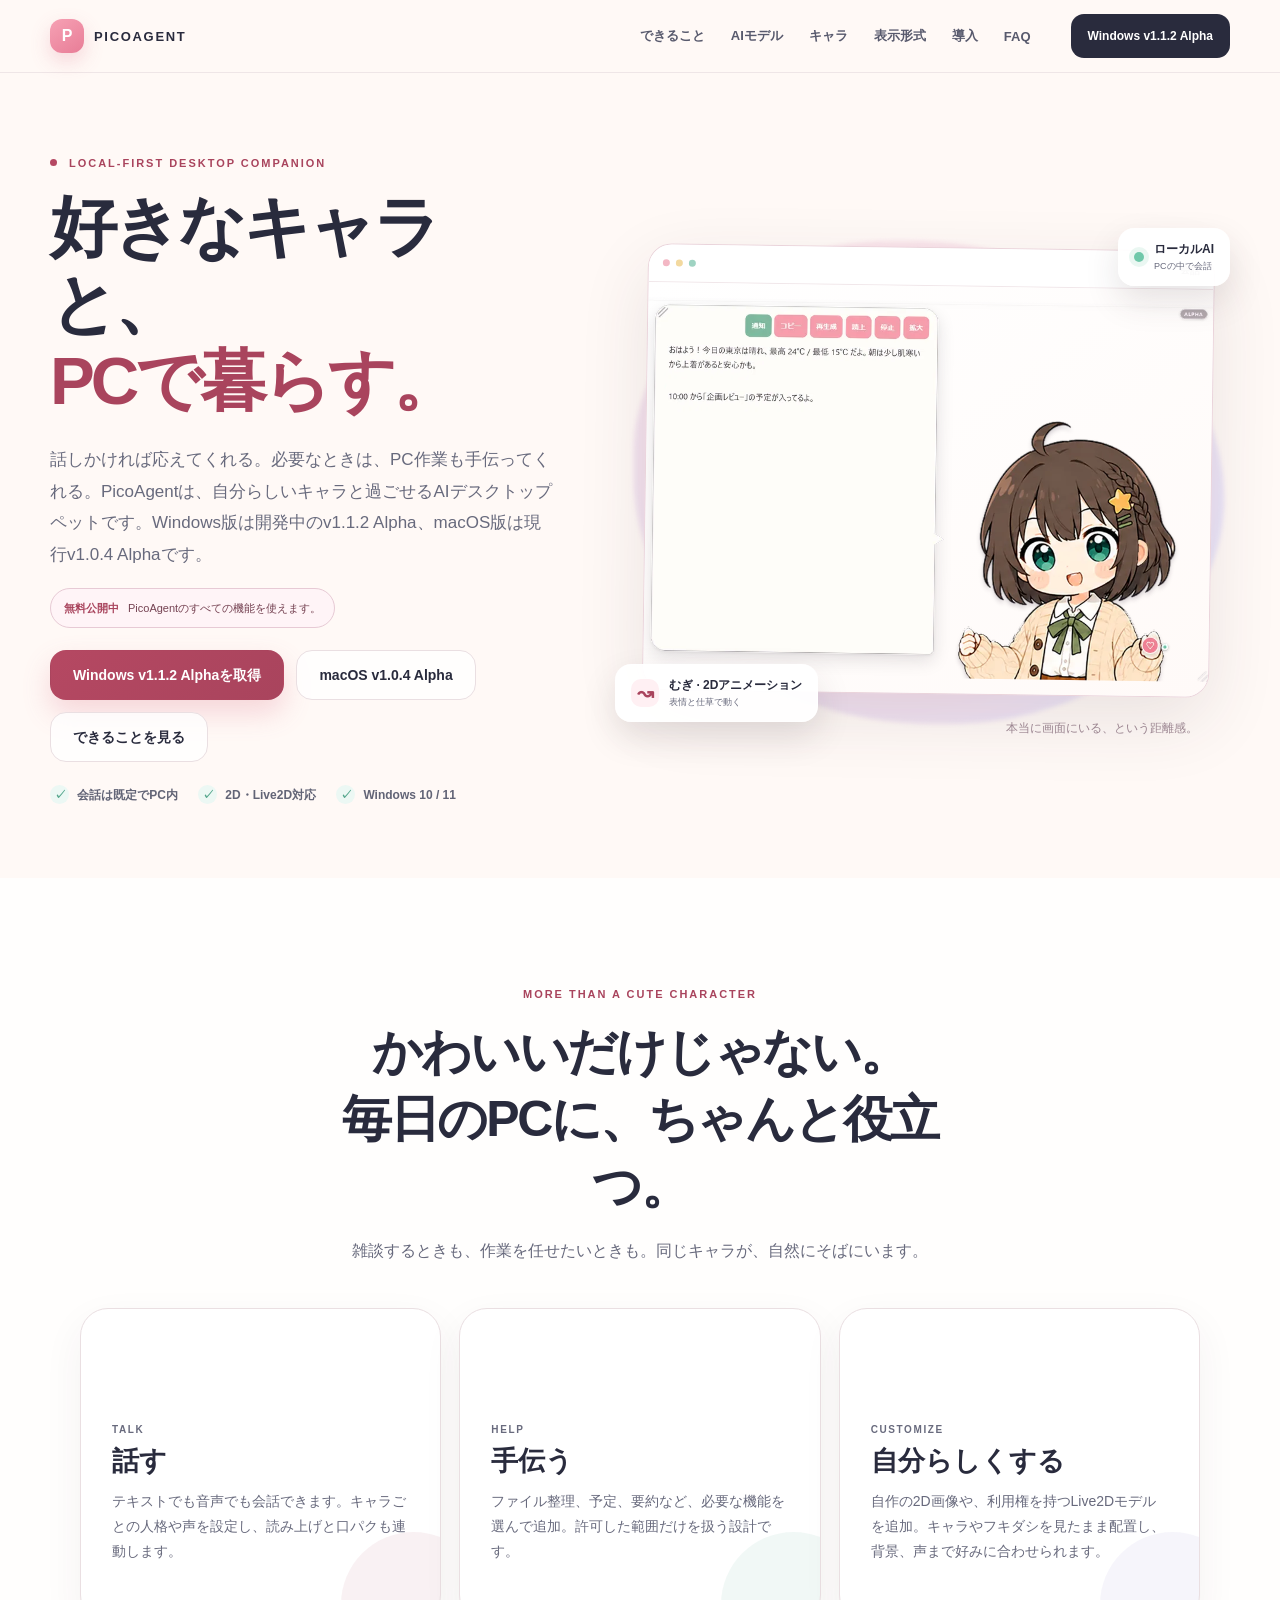
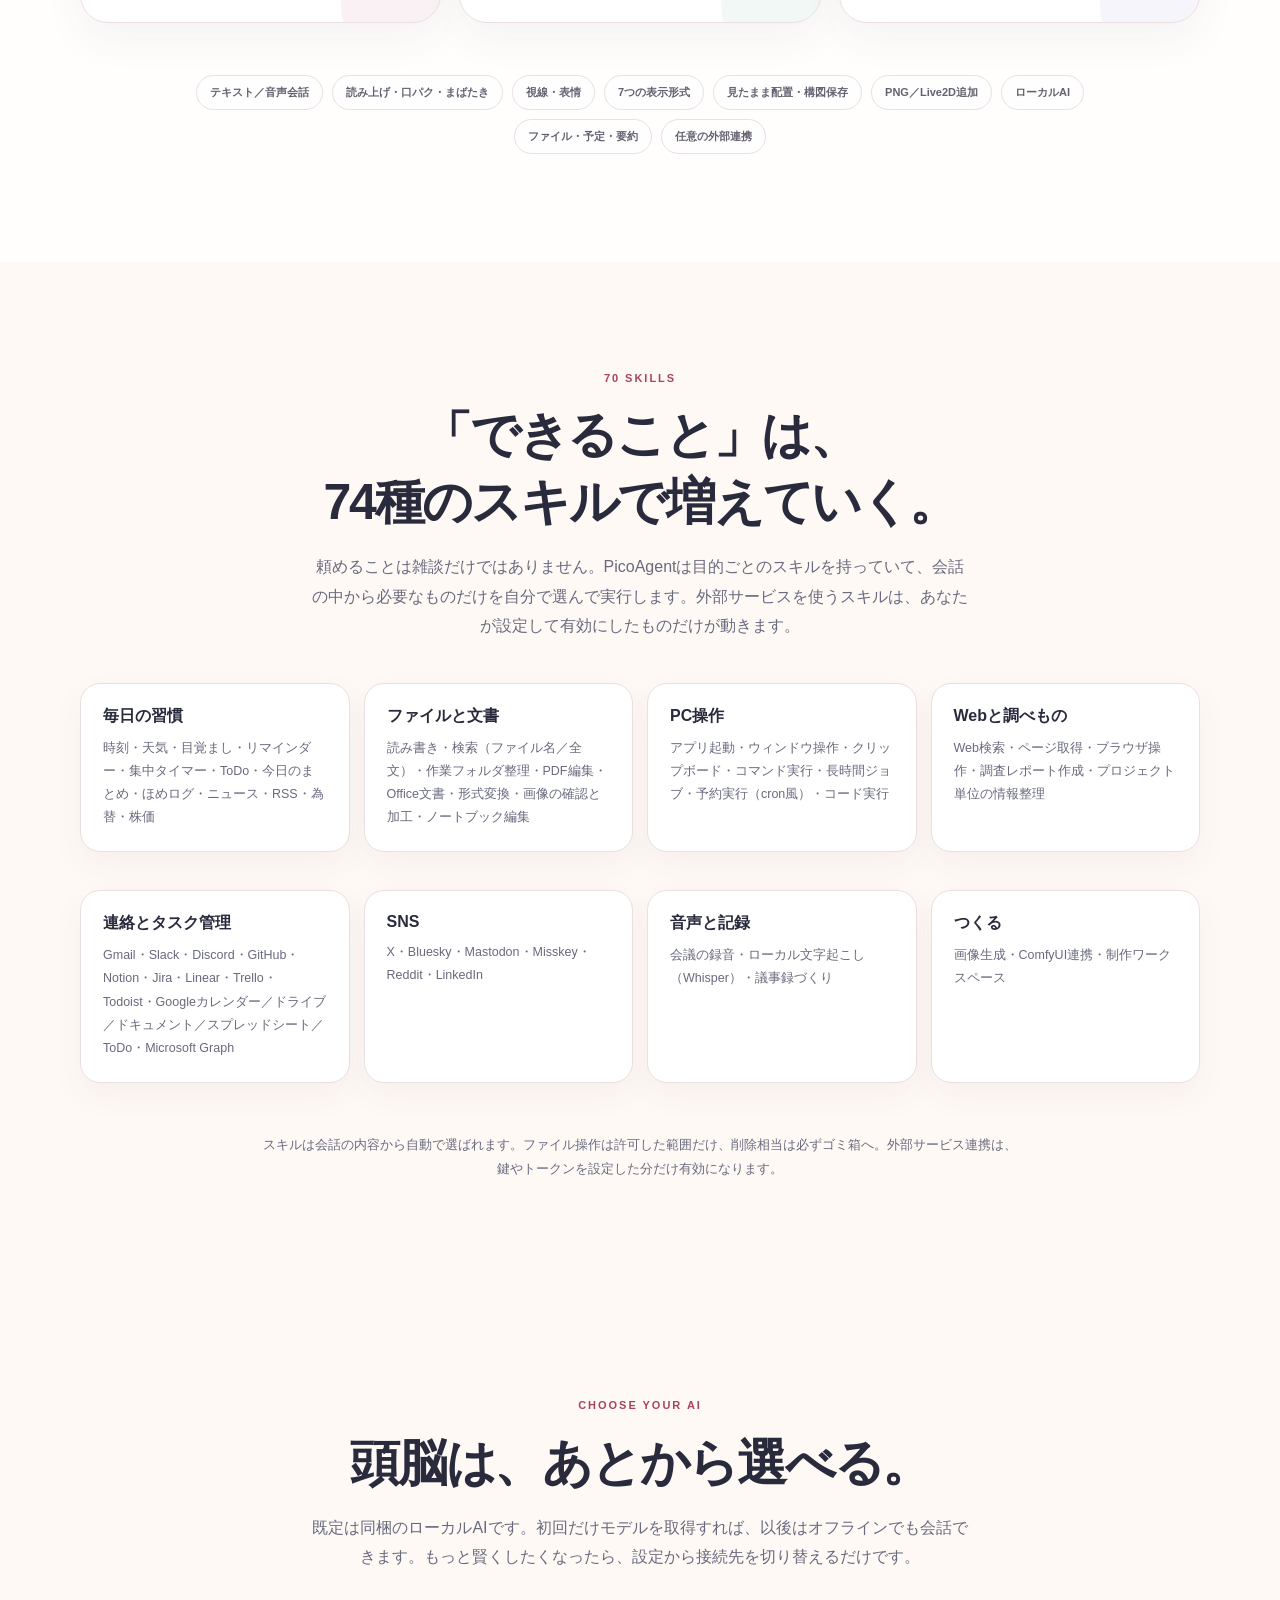
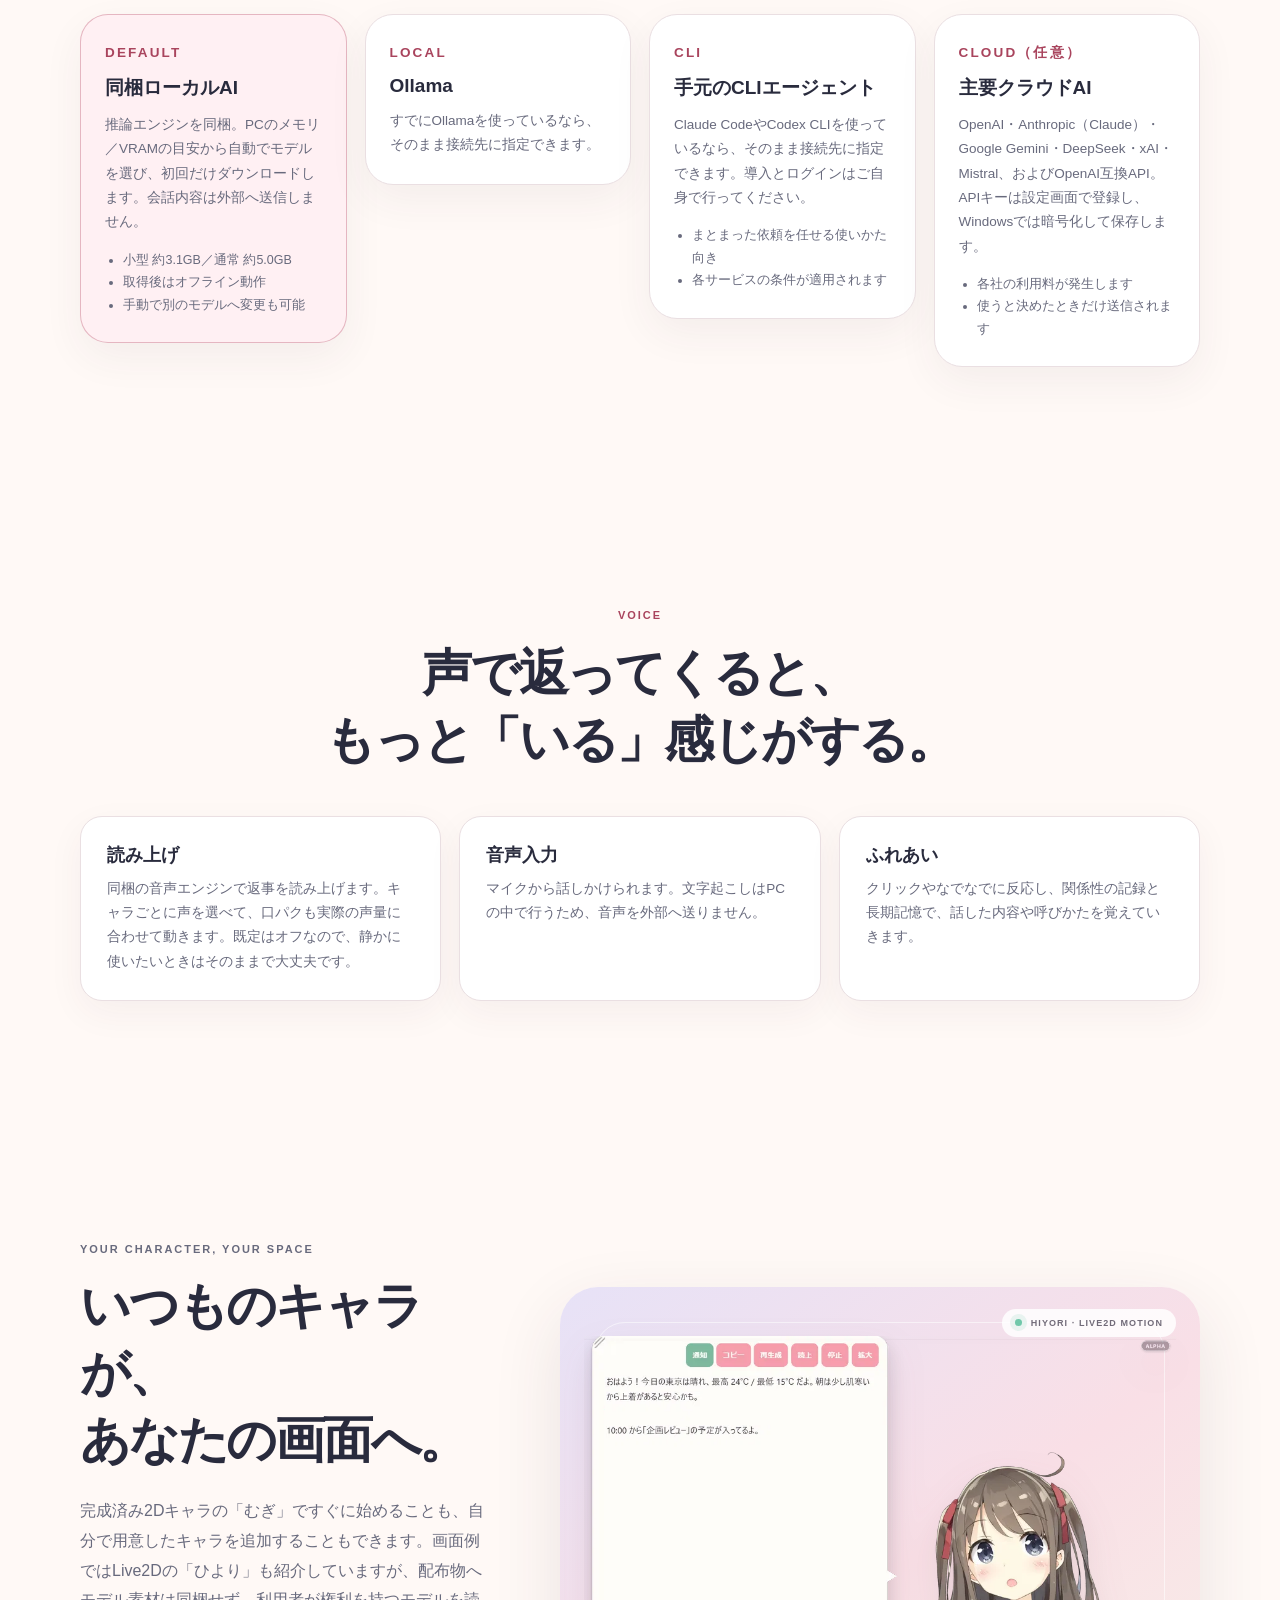
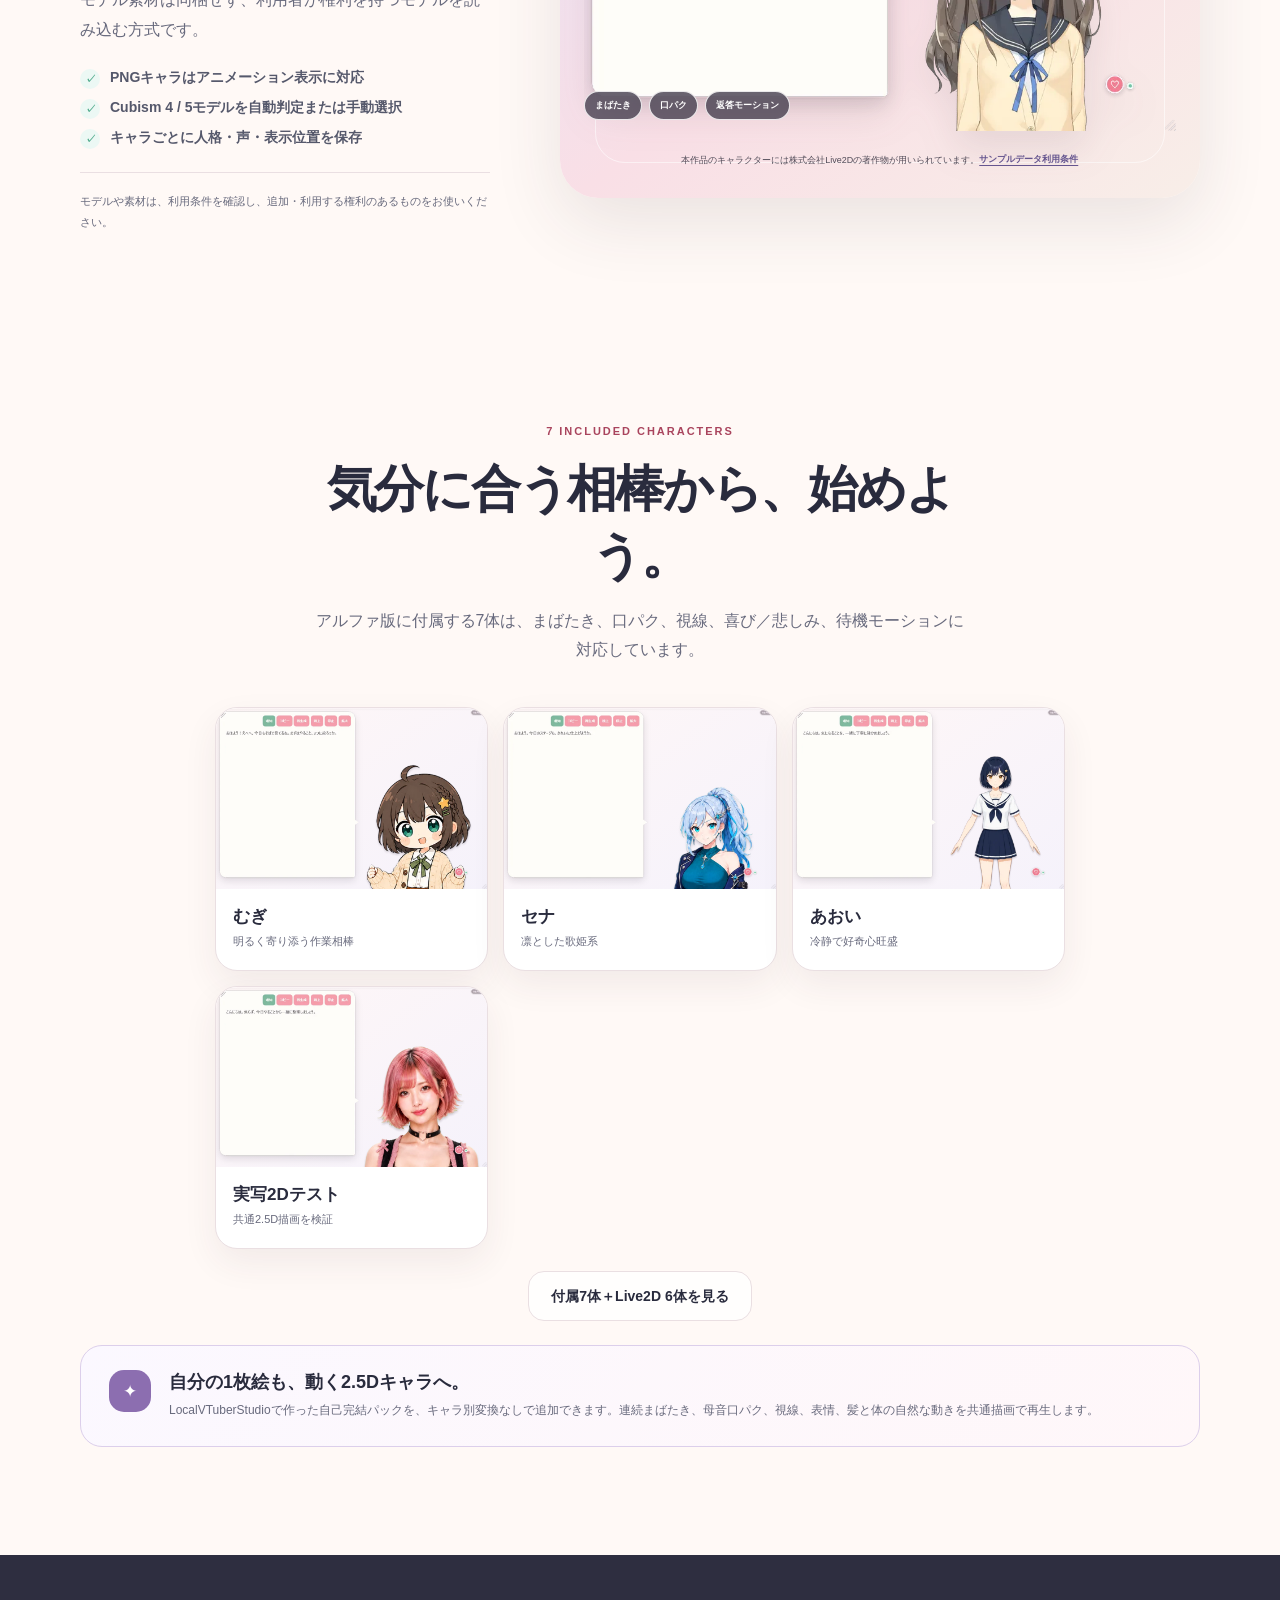
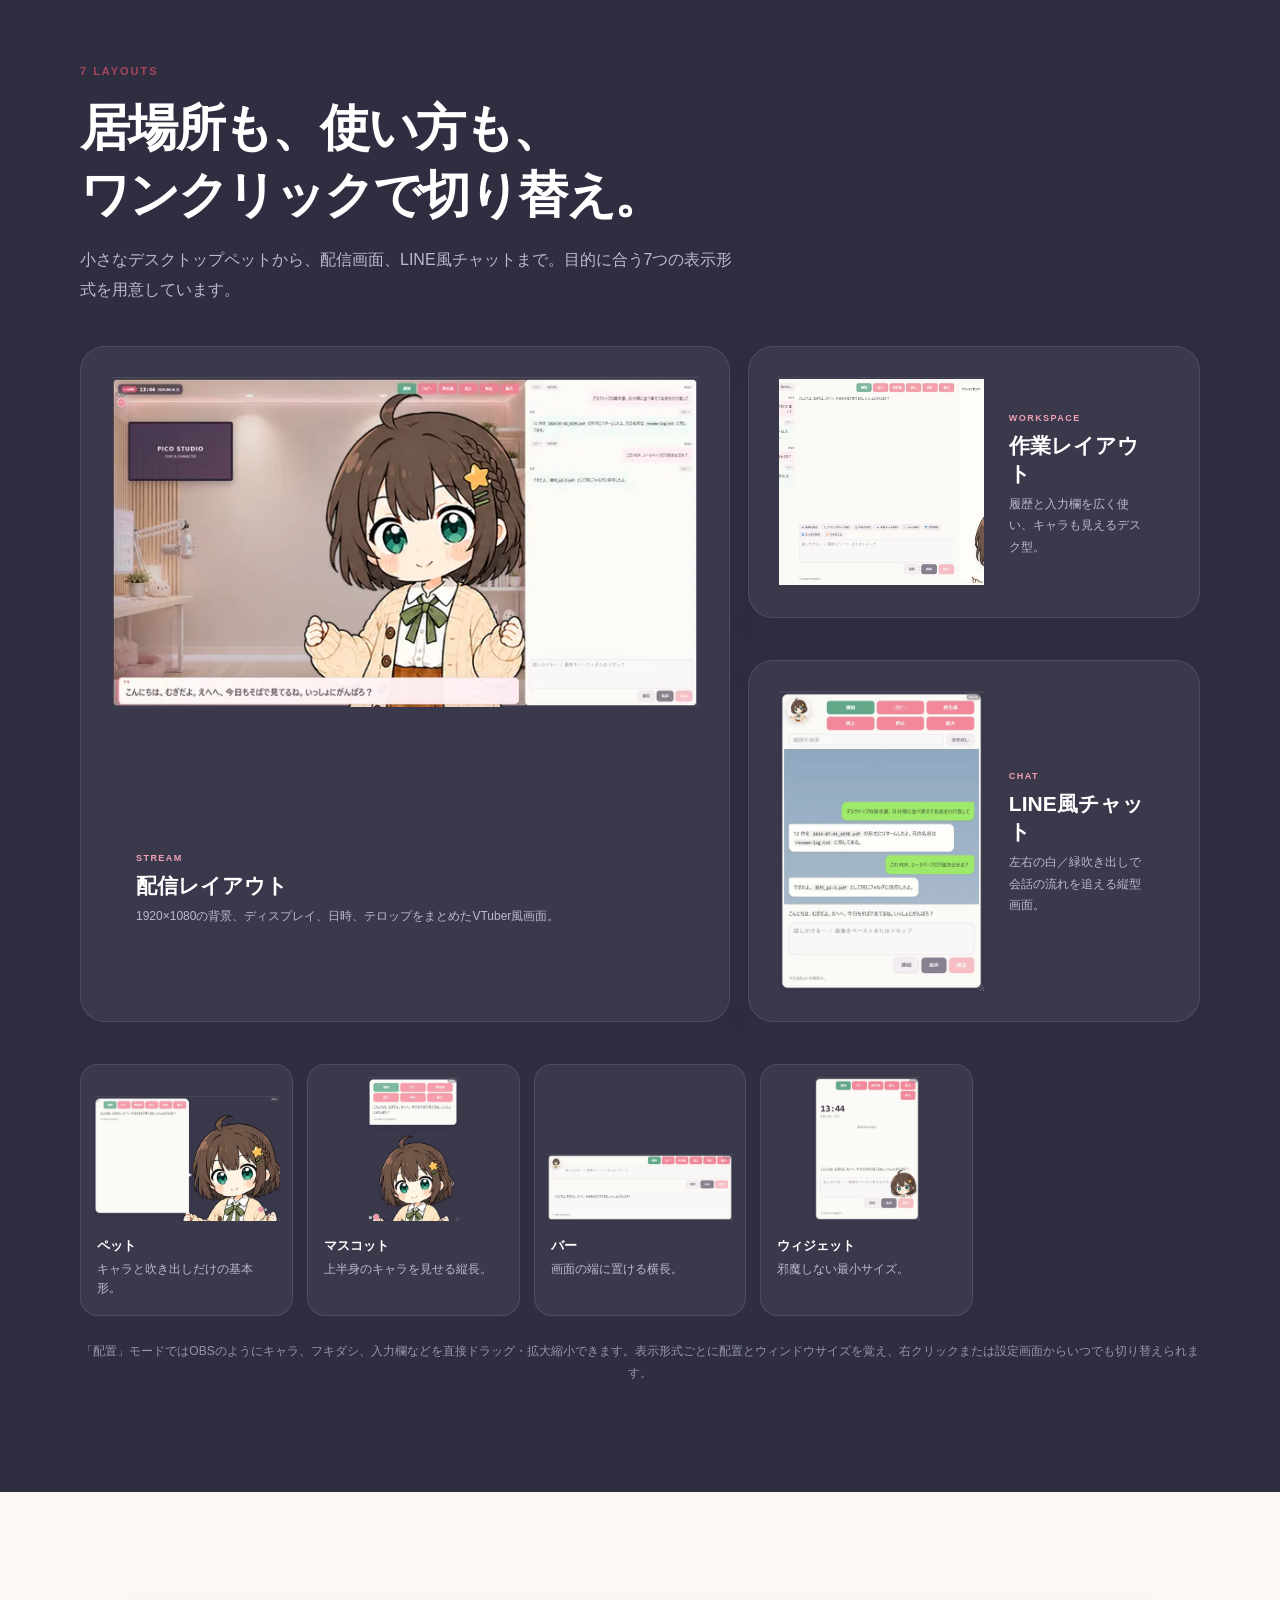
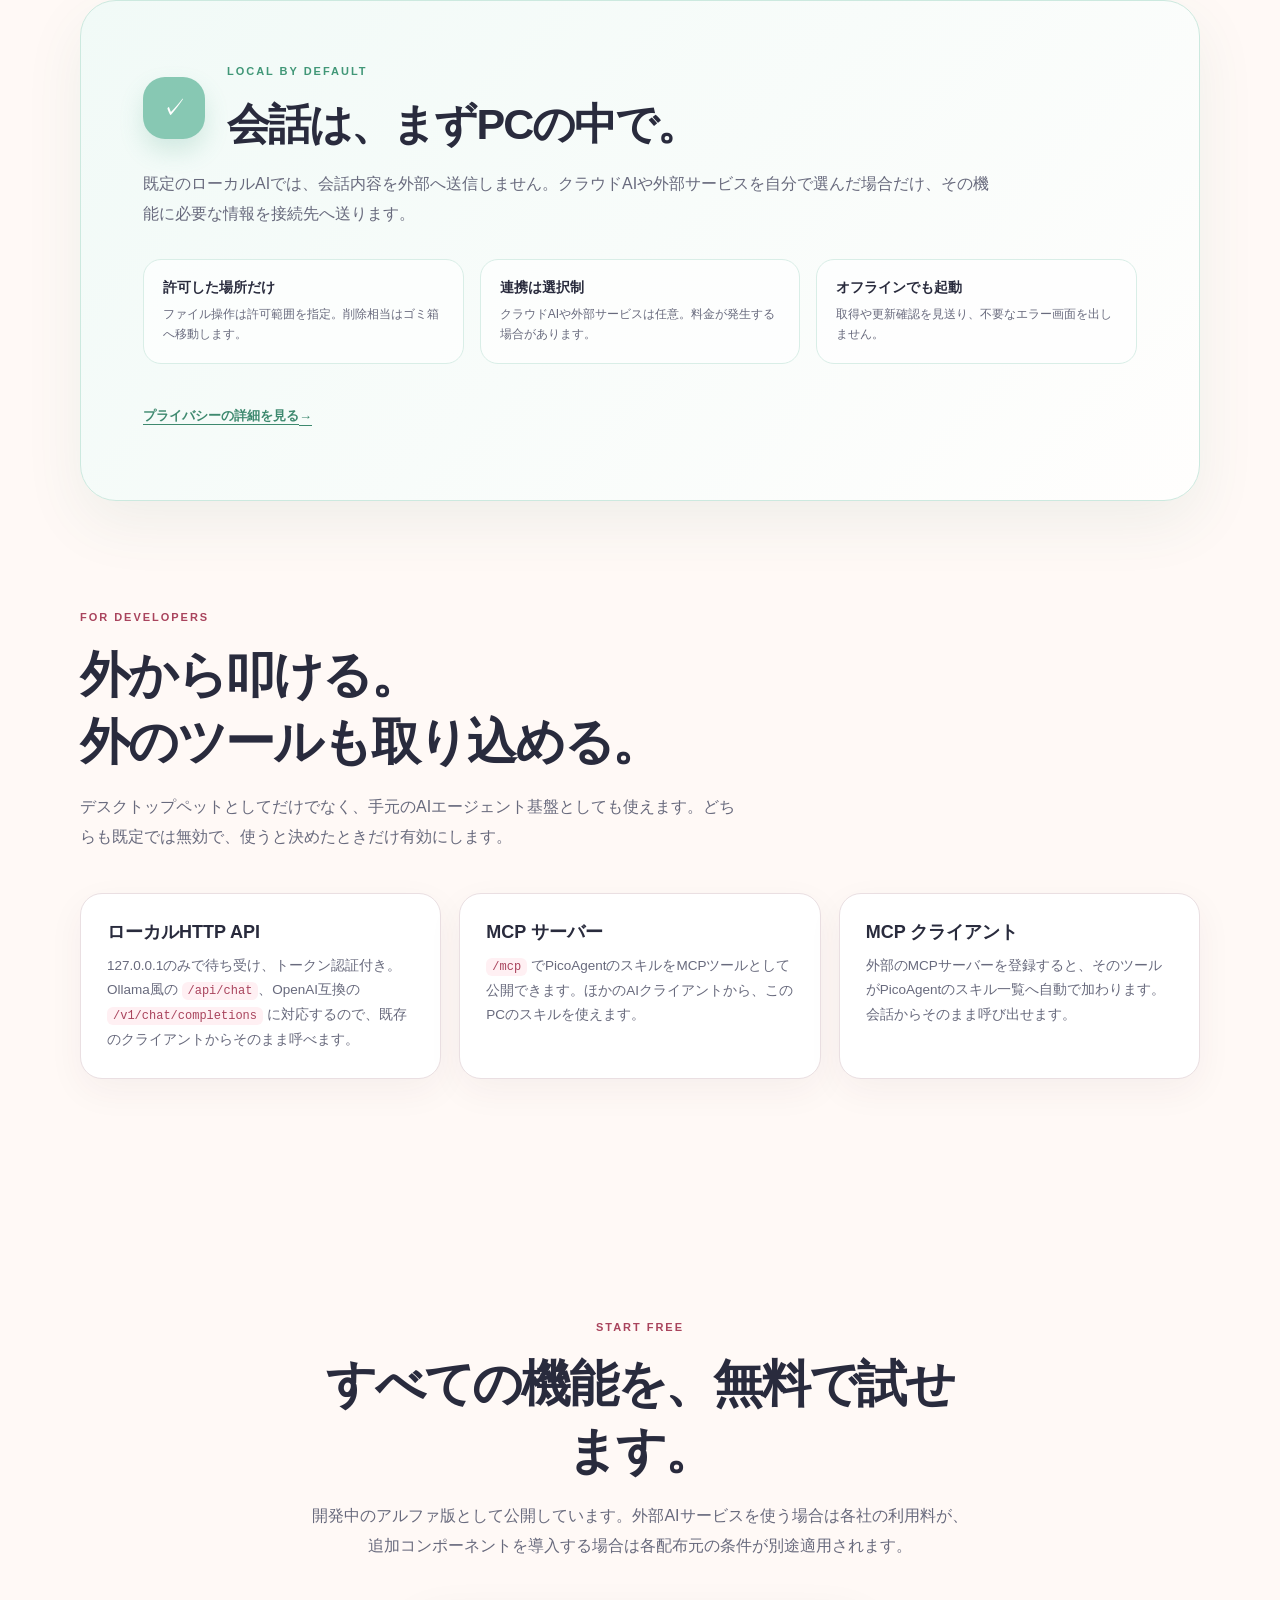
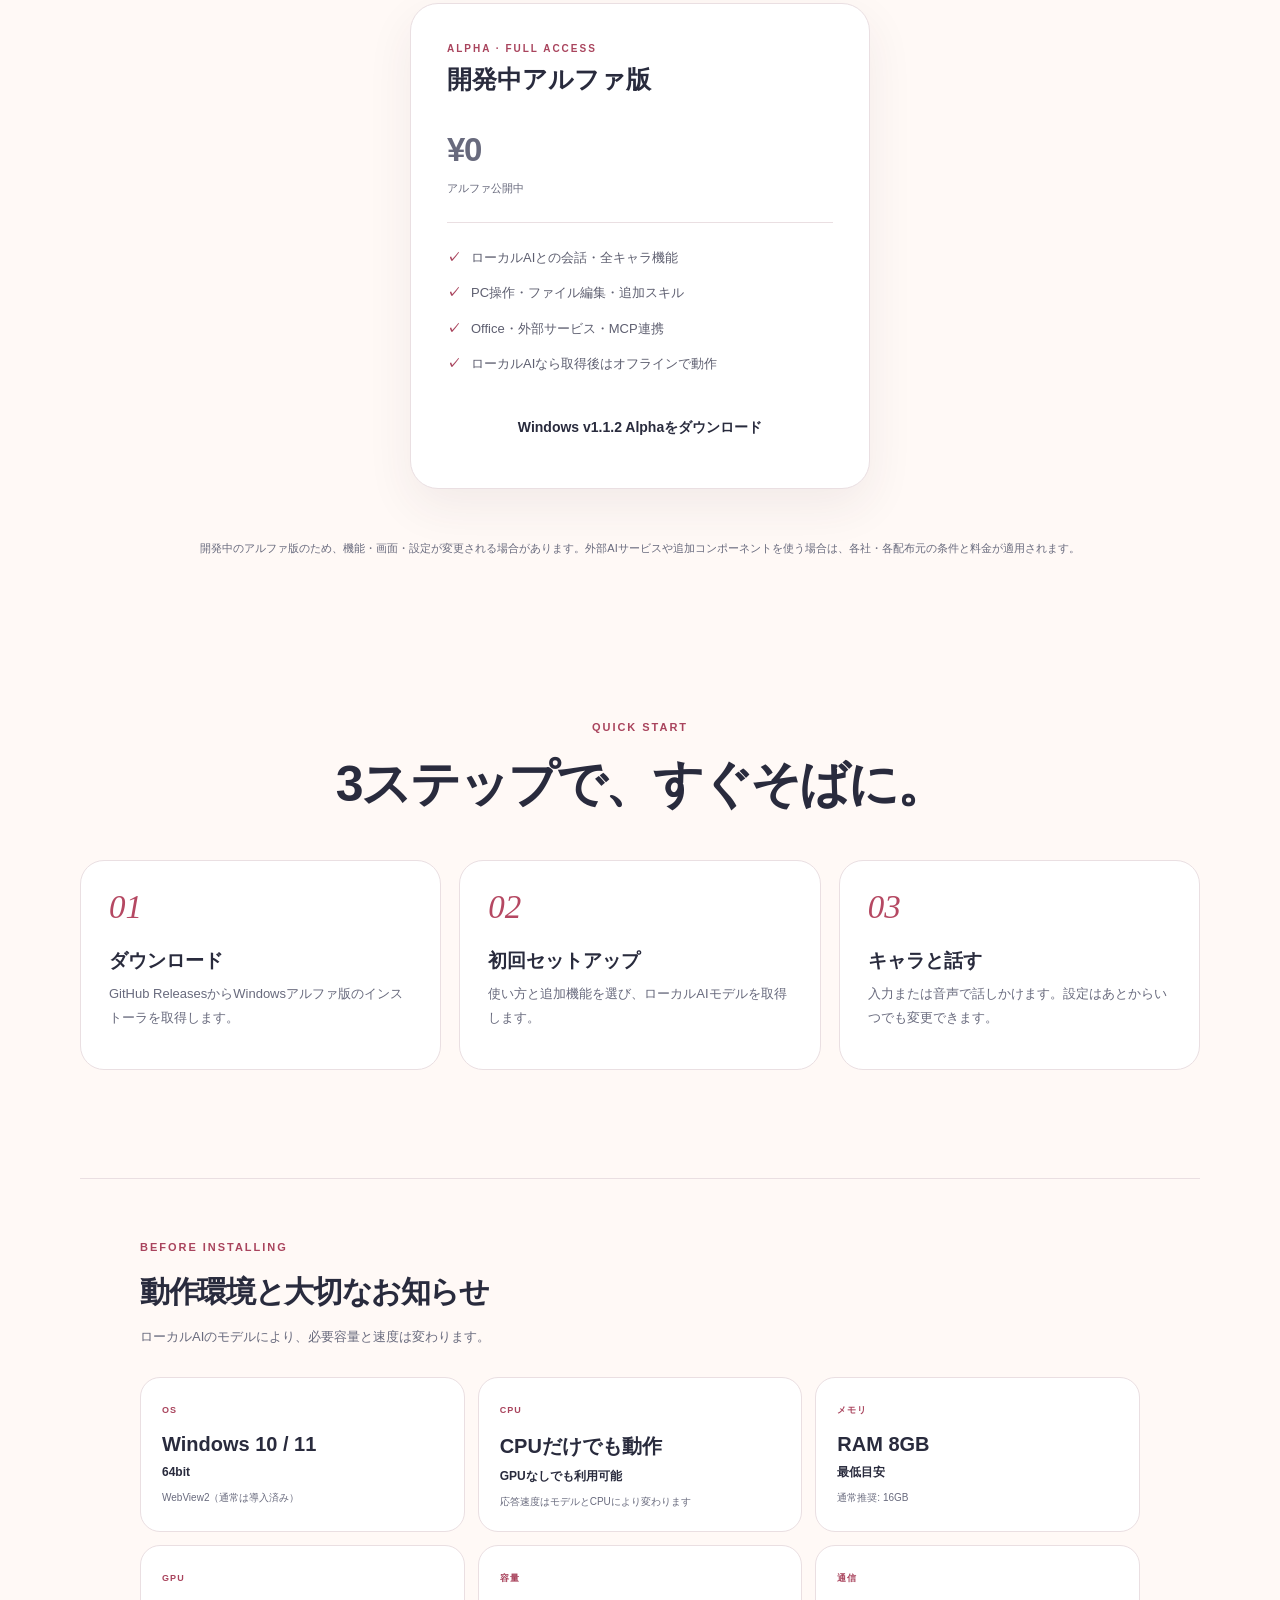
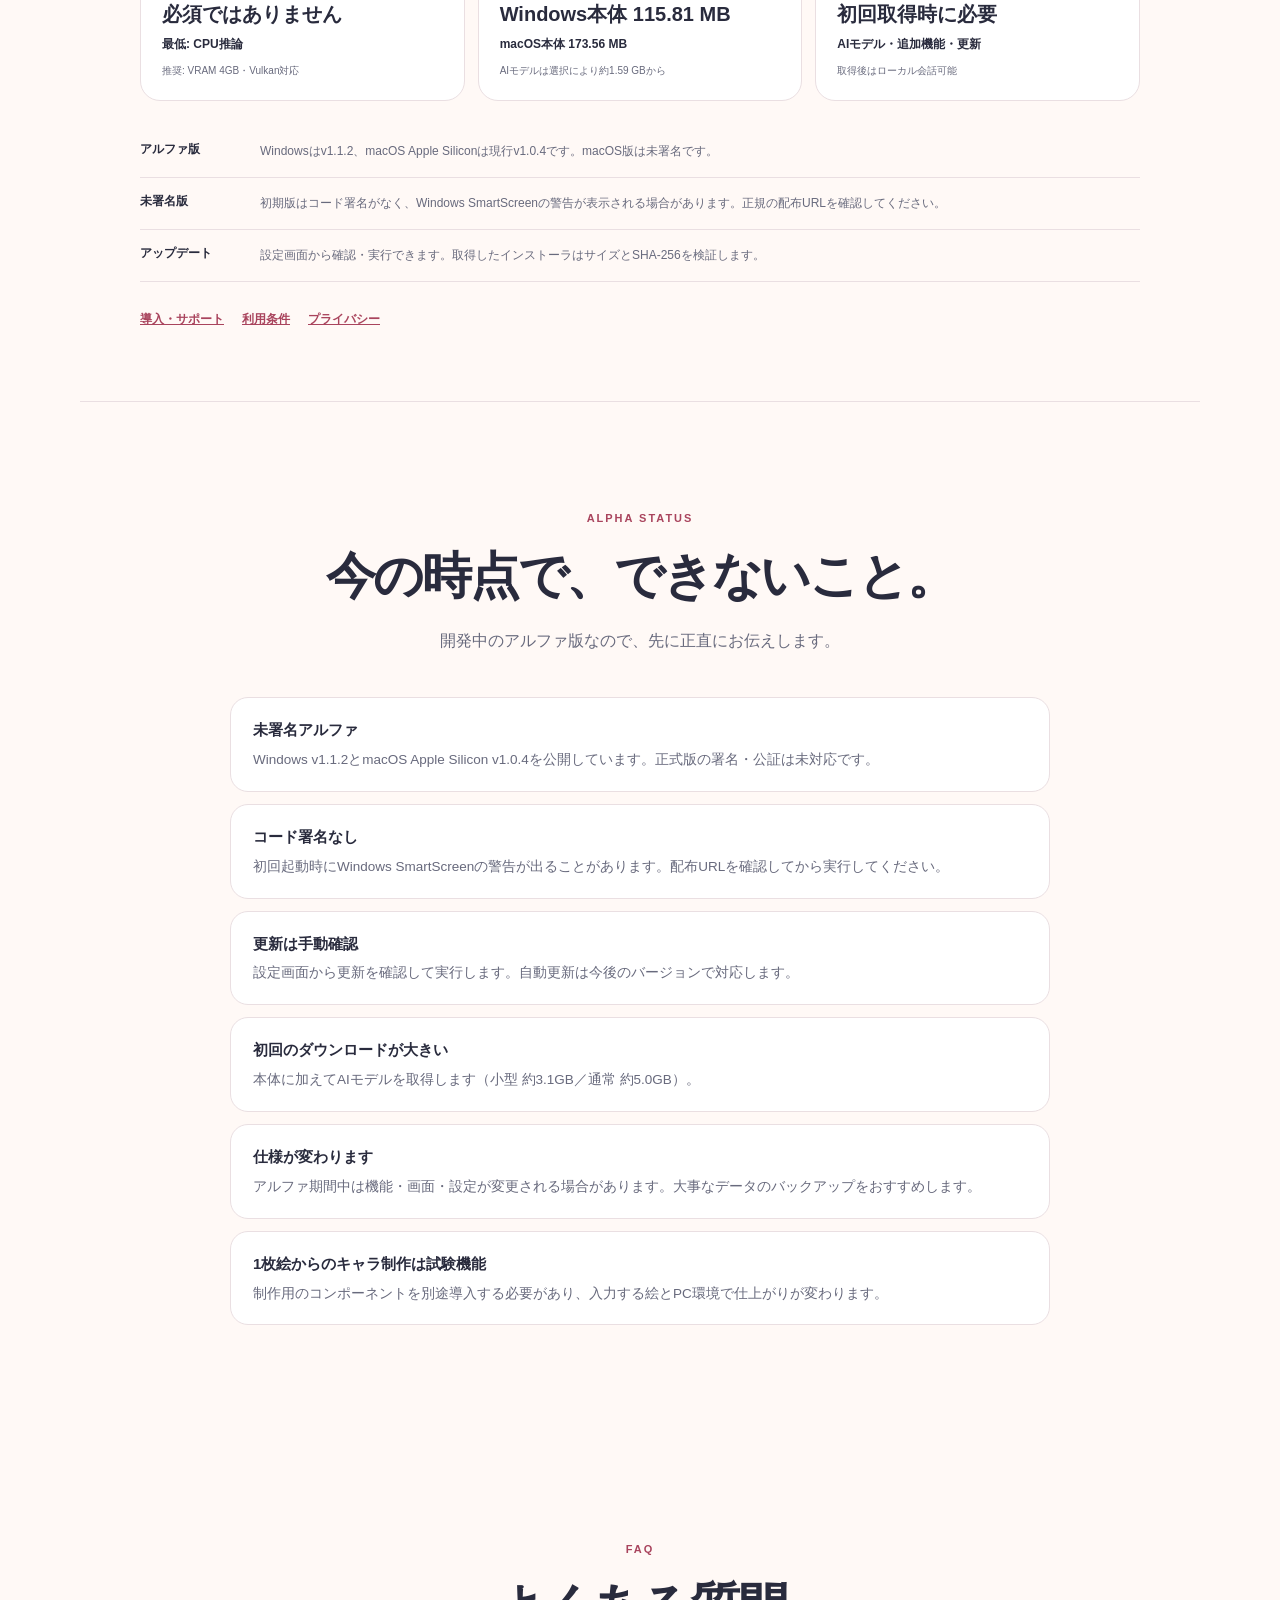
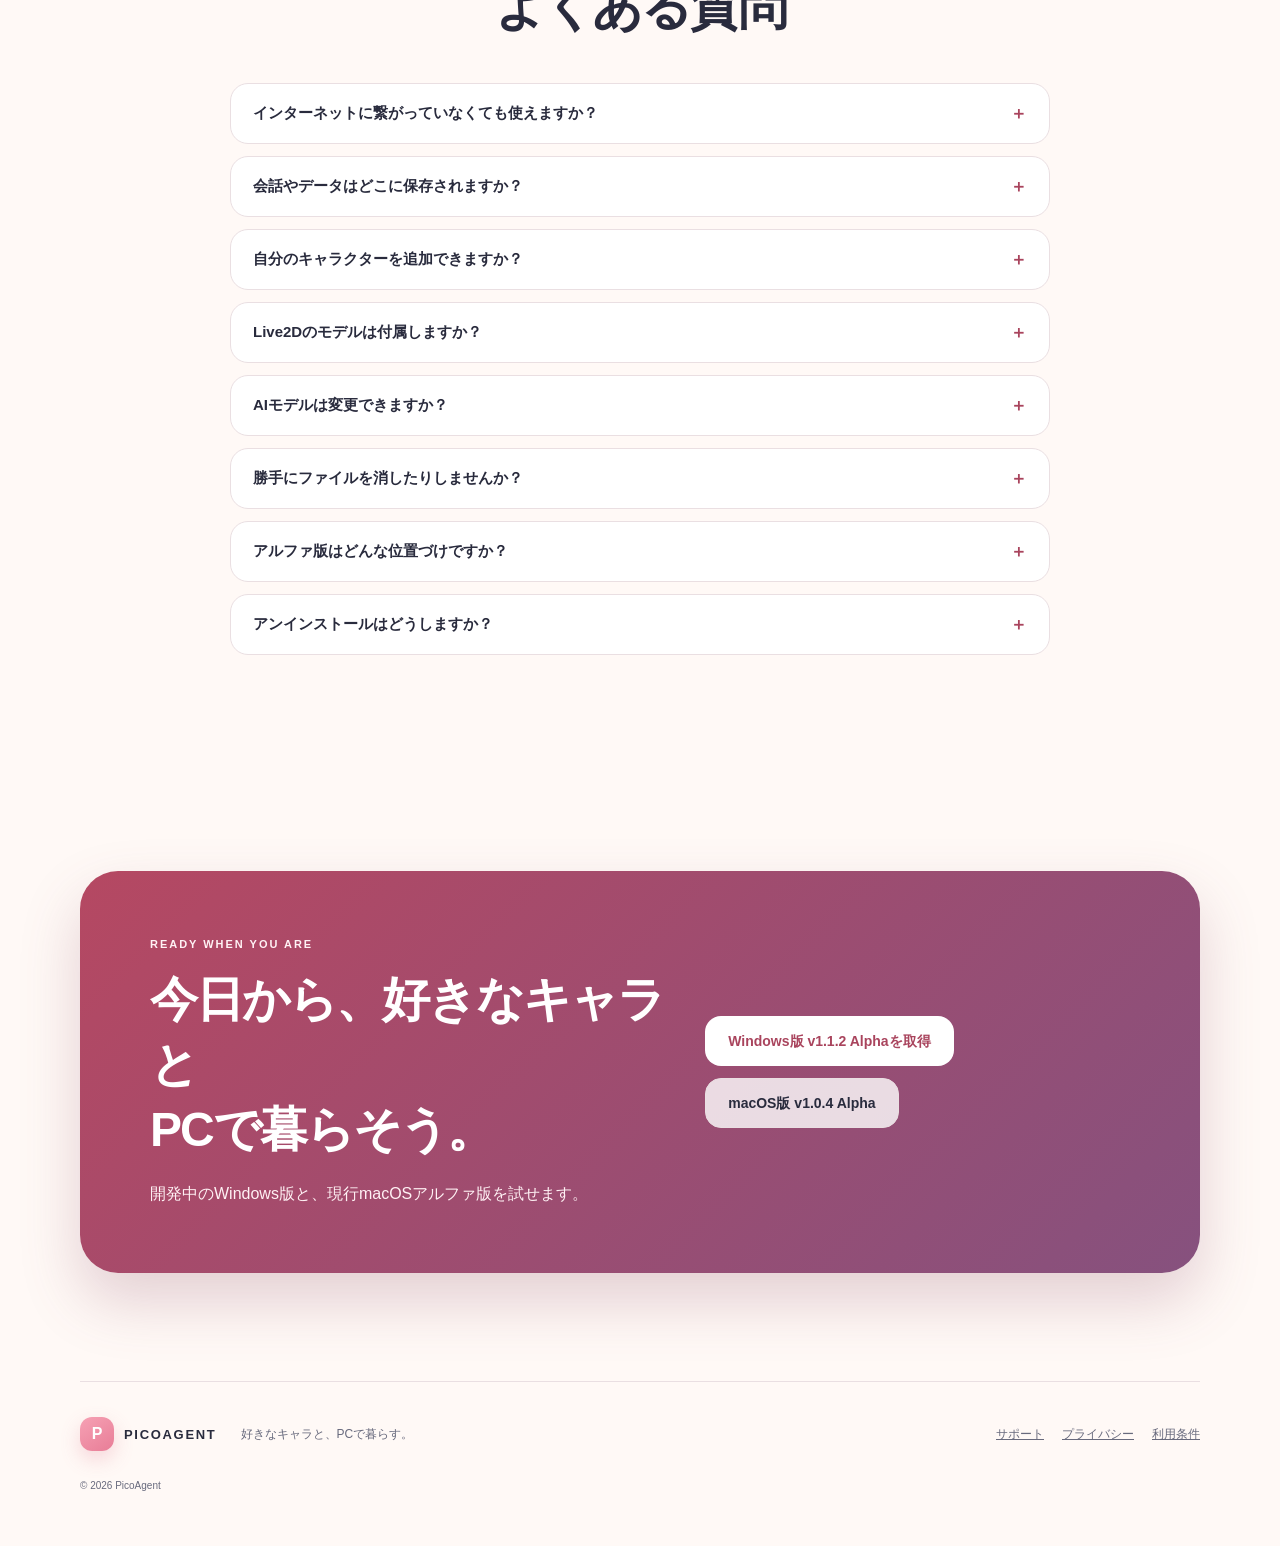
==== commit 9158461b: "release: Windows v1.1.2 Alphaの配布案内と更新情報を公開 Co-Authored-By: Claude Opus 5 <noreply@anthropic.com>" ====
--- a/index.html
+++ b/index.html
@@ -28,7 +28,7 @@
         <a href="#guide">導入</a>
         <a href="#faq">FAQ</a>
       </nav>
-      <a class="button small" href="https://github.com/benybeny777/PicoAgent-Distribution/releases/tag/v1.1.1">Windows v1.1.1 Alpha</a>
+      <a class="button small" href="https://github.com/benybeny777/PicoAgent-Distribution/releases/tag/v1.1.2">Windows v1.1.2 Alpha</a>
     </header>
   </div>
 
@@ -37,10 +37,10 @@
       <div class="hero-copy">
         <p class="eyebrow"><span></span> LOCAL-FIRST DESKTOP COMPANION</p>
         <h1>好きなキャラと、<br><em>PCで暮らす。</em></h1>
-        <p class="hero-lead">話しかければ応えてくれる。必要なときは、PC作業も手伝ってくれる。PicoAgentは、自分らしいキャラと過ごせるAIデスクトップペットです。Windows版は開発中のv1.1.1 Alpha、macOS版は現行v1.0.4 Alphaです。</p>
+        <p class="hero-lead">話しかければ応えてくれる。必要なときは、PC作業も手伝ってくれる。PicoAgentは、自分らしいキャラと過ごせるAIデスクトップペットです。Windows版は開発中のv1.1.2 Alpha、macOS版は現行v1.0.4 Alphaです。</p>
         <p class="beta-full-note"><b>無料公開中</b> PicoAgentのすべての機能を使えます。</p>
         <div class="actions hero-actions">
-          <a class="button primary" href="https://github.com/benybeny777/PicoAgent-Distribution/releases/tag/v1.1.1">Windows v1.1.1 Alphaを取得</a>
+          <a class="button primary" href="https://github.com/benybeny777/PicoAgent-Distribution/releases/tag/v1.1.2">Windows v1.1.2 Alphaを取得</a>
           <a class="button secondary" href="https://github.com/benybeny777/PicoAgent-Distribution/releases/tag/v1.0.4">macOS v1.0.4 Alpha</a>
           <a class="button secondary" href="#features">できることを見る</a>
         </div>
@@ -301,7 +301,7 @@
             <li>Office・外部サービス・MCP連携</li>
             <li>ローカルAIなら取得後はオフラインで動作</li>
           </ul>
-          <a class="button full" href="https://github.com/benybeny777/PicoAgent-Distribution/releases/tag/v1.1.1">Windows v1.1.1 Alphaをダウンロード</a>
+          <a class="button full" href="https://github.com/benybeny777/PicoAgent-Distribution/releases/tag/v1.1.2">Windows v1.1.2 Alphaをダウンロード</a>
         </article>
       </div>
       <p class="plan-note">開発中のアルファ版のため、機能・画面・設定が変更される場合があります。外部AIサービスや追加コンポーネントを使う場合は、各社・各配布元の条件と料金が適用されます。</p>
@@ -334,7 +334,7 @@
         <article class="spec-card"><span>通信</span><h3>初回取得時に必要</h3><p>AIモデル・追加機能・更新</p><small>取得後はローカル会話可能</small></article>
       </div>
       <dl class="requirement-notes">
-        <div><dt>アルファ版</dt><dd>Windowsはv1.1.1、macOS Apple Siliconは現行v1.0.4です。macOS版は未署名です。</dd></div>
+        <div><dt>アルファ版</dt><dd>Windowsはv1.1.2、macOS Apple Siliconは現行v1.0.4です。macOS版は未署名です。</dd></div>
         <div><dt>未署名版</dt><dd>初期版はコード署名がなく、Windows SmartScreenの警告が表示される場合があります。正規の配布URLを確認してください。</dd></div>
         <div><dt>アップデート</dt><dd>設定画面から確認・実行できます。取得したインストーラはサイズとSHA-256を検証します。</dd></div>
       </dl>
@@ -348,7 +348,7 @@
         <p>開発中のアルファ版なので、先に正直にお伝えします。</p>
       </div>
       <ul class="limit-list">
-        <li><b>未署名アルファ</b>Windows v1.1.1とmacOS Apple Silicon v1.0.4を公開しています。正式版の署名・公証は未対応です。</li>
+        <li><b>未署名アルファ</b>Windows v1.1.2とmacOS Apple Silicon v1.0.4を公開しています。正式版の署名・公証は未対応です。</li>
         <li><b>コード署名なし</b>初回起動時にWindows SmartScreenの警告が出ることがあります。配布URLを確認してから実行してください。</li>
         <li><b>更新は手動確認</b>設定画面から更新を確認して実行します。自動更新は今後のバージョンで対応します。</li>
         <li><b>初回のダウンロードが大きい</b>本体に加えてAIモデルを取得します（小型 約3.1GB／通常 約5.0GB）。</li>
@@ -380,12 +380,12 @@
         <h2>今日から、好きなキャラと<br>PCで暮らそう。</h2>
         <p>開発中のWindows版と、現行macOSアルファ版を試せます。</p>
       </div>
-      <div class="actions"><a class="button light" href="https://github.com/benybeny777/PicoAgent-Distribution/releases/tag/v1.1.1">Windows版 v1.1.1 Alphaを取得</a><a class="button secondary" href="https://github.com/benybeny777/PicoAgent-Distribution/releases/tag/v1.0.4">macOS版 v1.0.4 Alpha</a></div>
+      <div class="actions"><a class="button light" href="https://github.com/benybeny777/PicoAgent-Distribution/releases/tag/v1.1.2">Windows版 v1.1.2 Alphaを取得</a><a class="button secondary" href="https://github.com/benybeny777/PicoAgent-Distribution/releases/tag/v1.0.4">macOS版 v1.0.4 Alpha</a></div>
     </section>
   </main>
 
-  <a class="mobile-download" href="https://github.com/benybeny777/PicoAgent-Distribution/releases/tag/v1.1.1" aria-label="PicoAgent Windows v1.1.1 Alphaをダウンロード">
-    <span><b>v1.1.1 Alpha</b><small>Windows 10 / 11</small></span><strong>無料で取得</strong>
+  <a class="mobile-download" href="https://github.com/benybeny777/PicoAgent-Distribution/releases/tag/v1.1.2" aria-label="PicoAgent Windows v1.1.2 Alphaをダウンロード">
+    <span><b>v1.1.2 Alpha</b><small>Windows 10 / 11</small></span><strong>無料で取得</strong>
   </a>
 
   <footer class="site-footer">
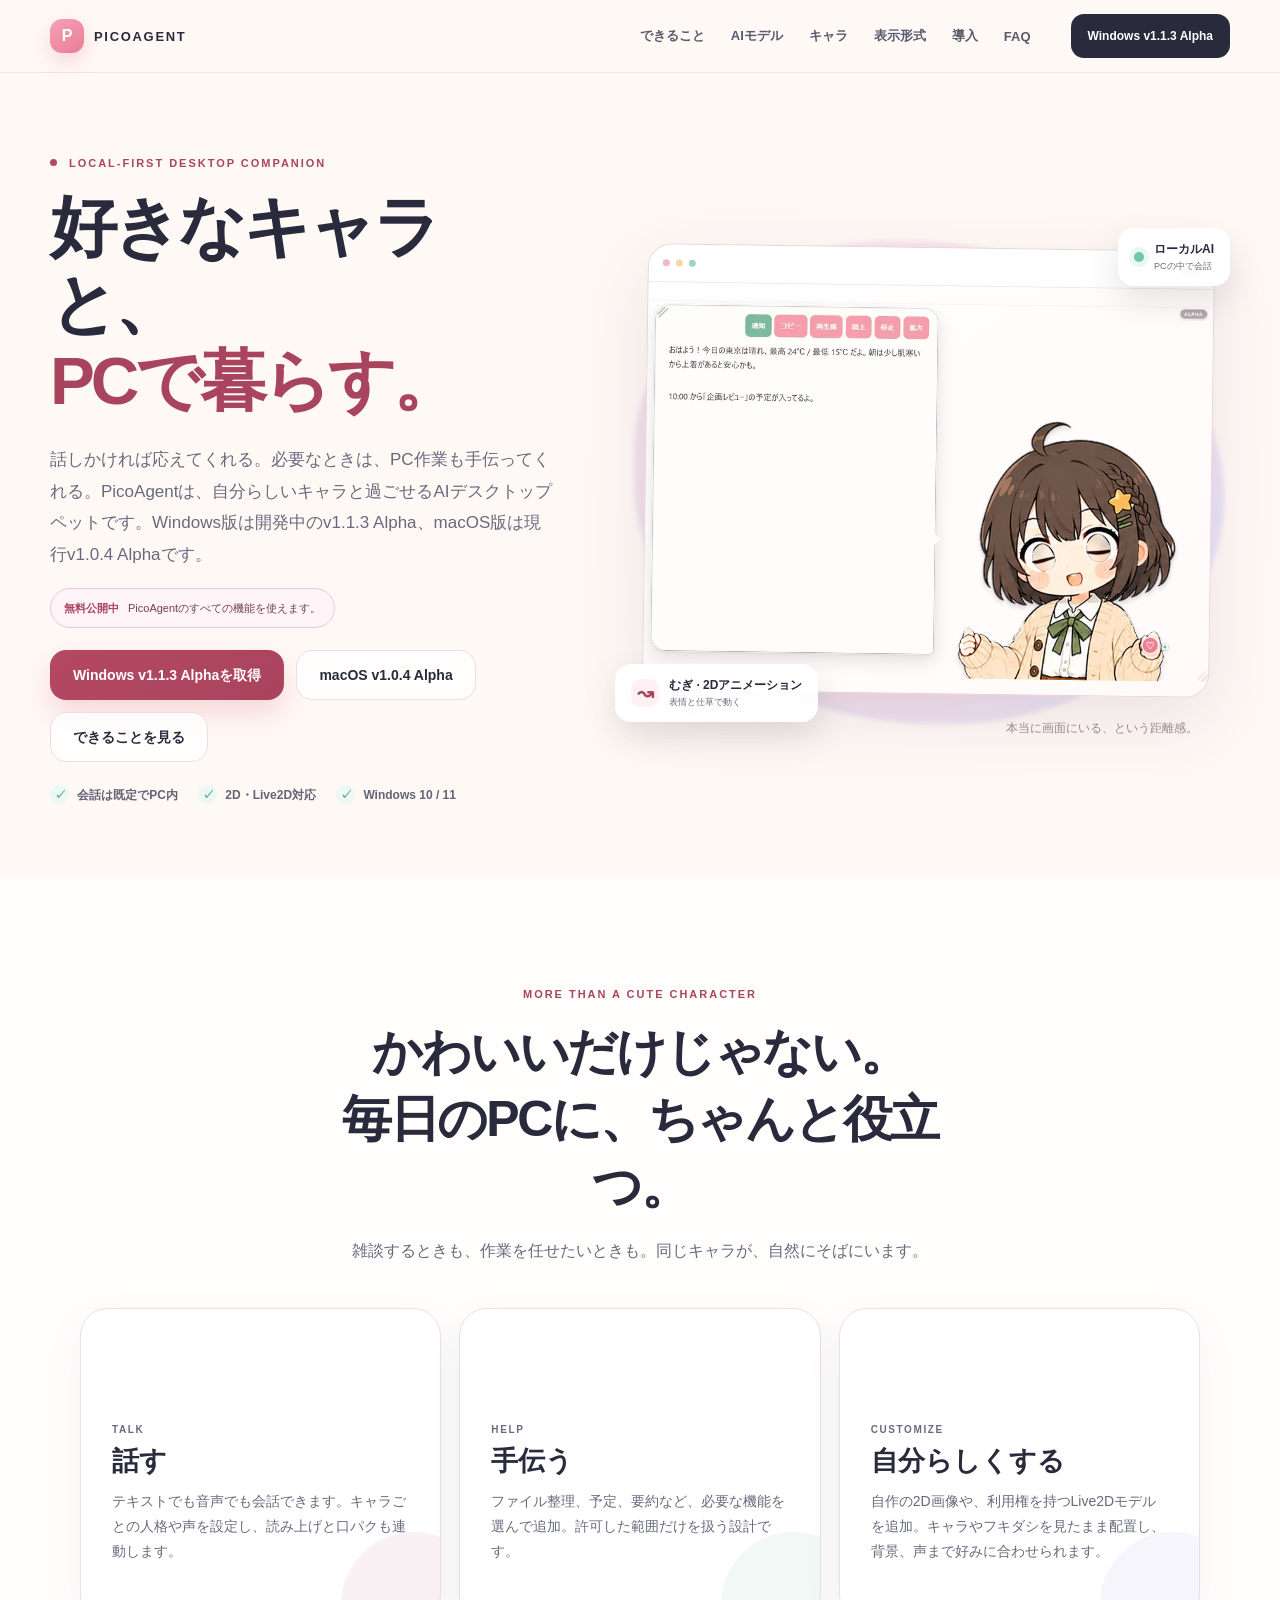
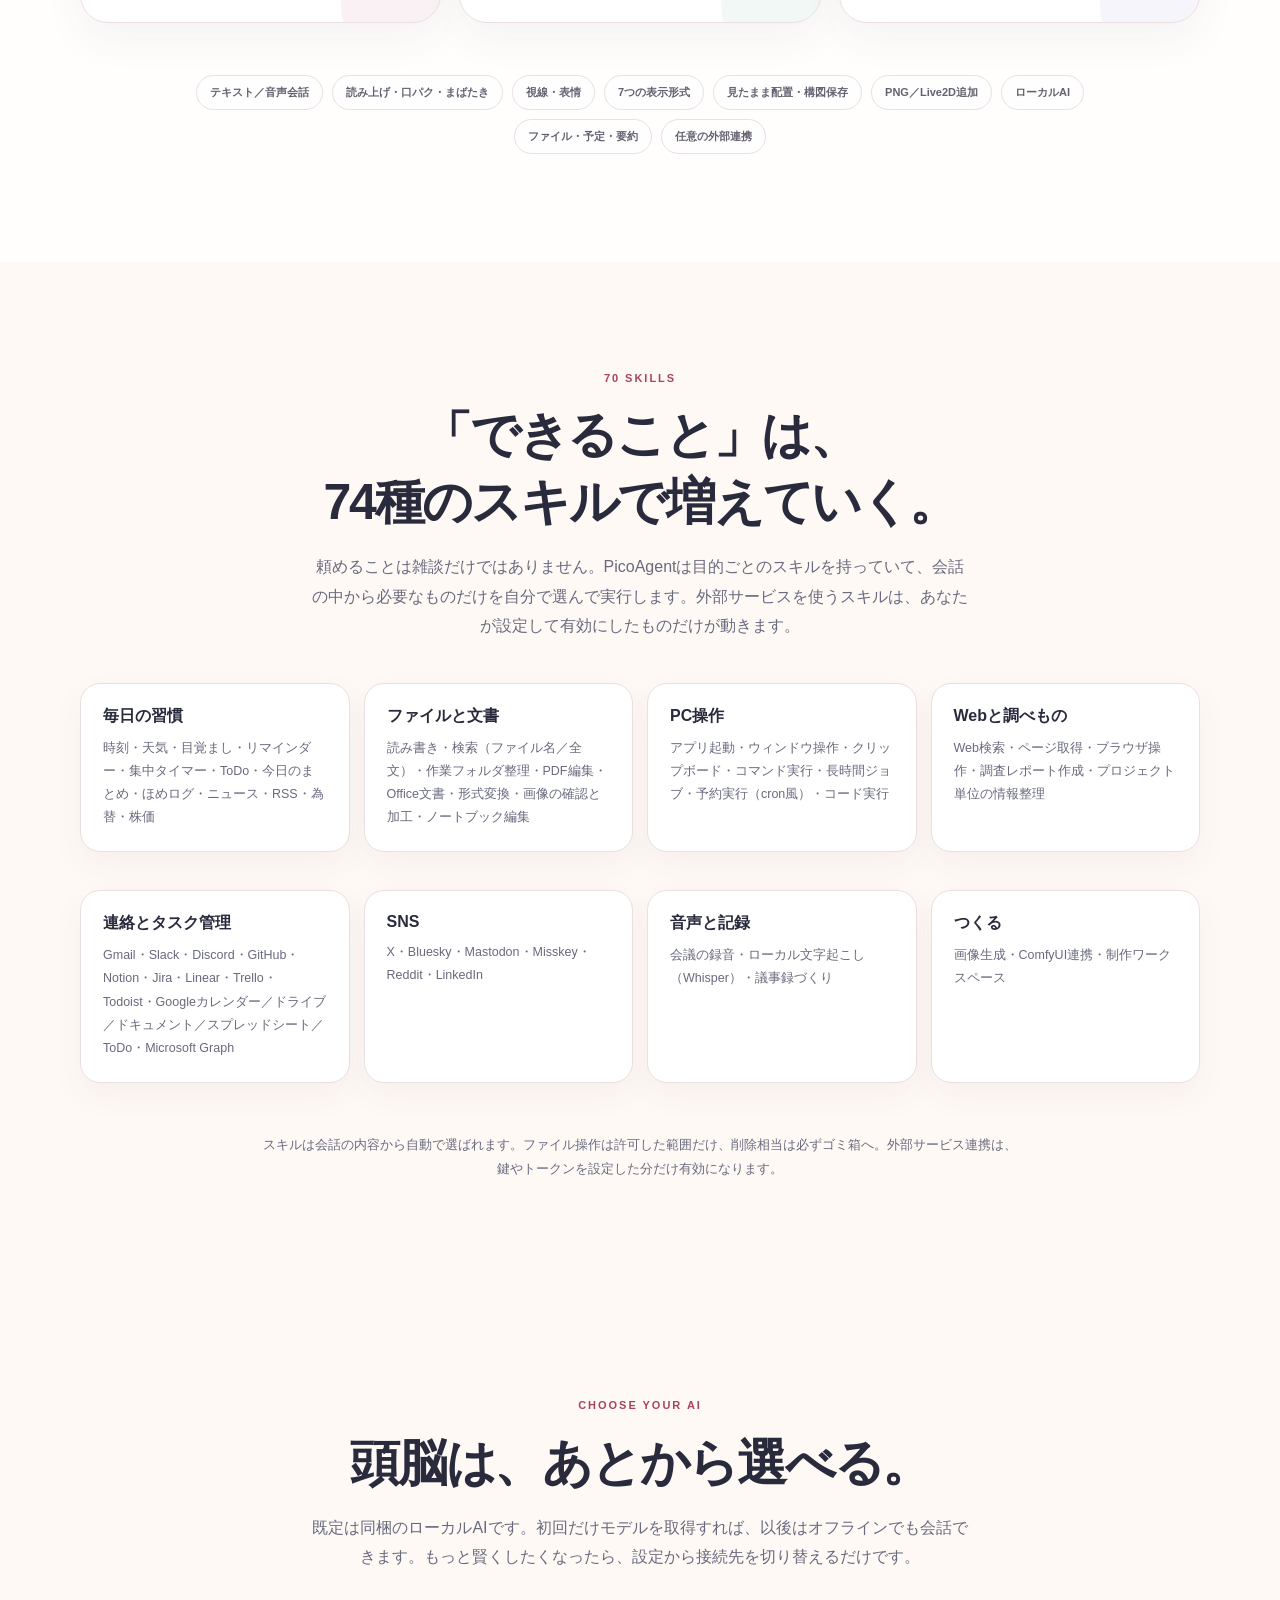
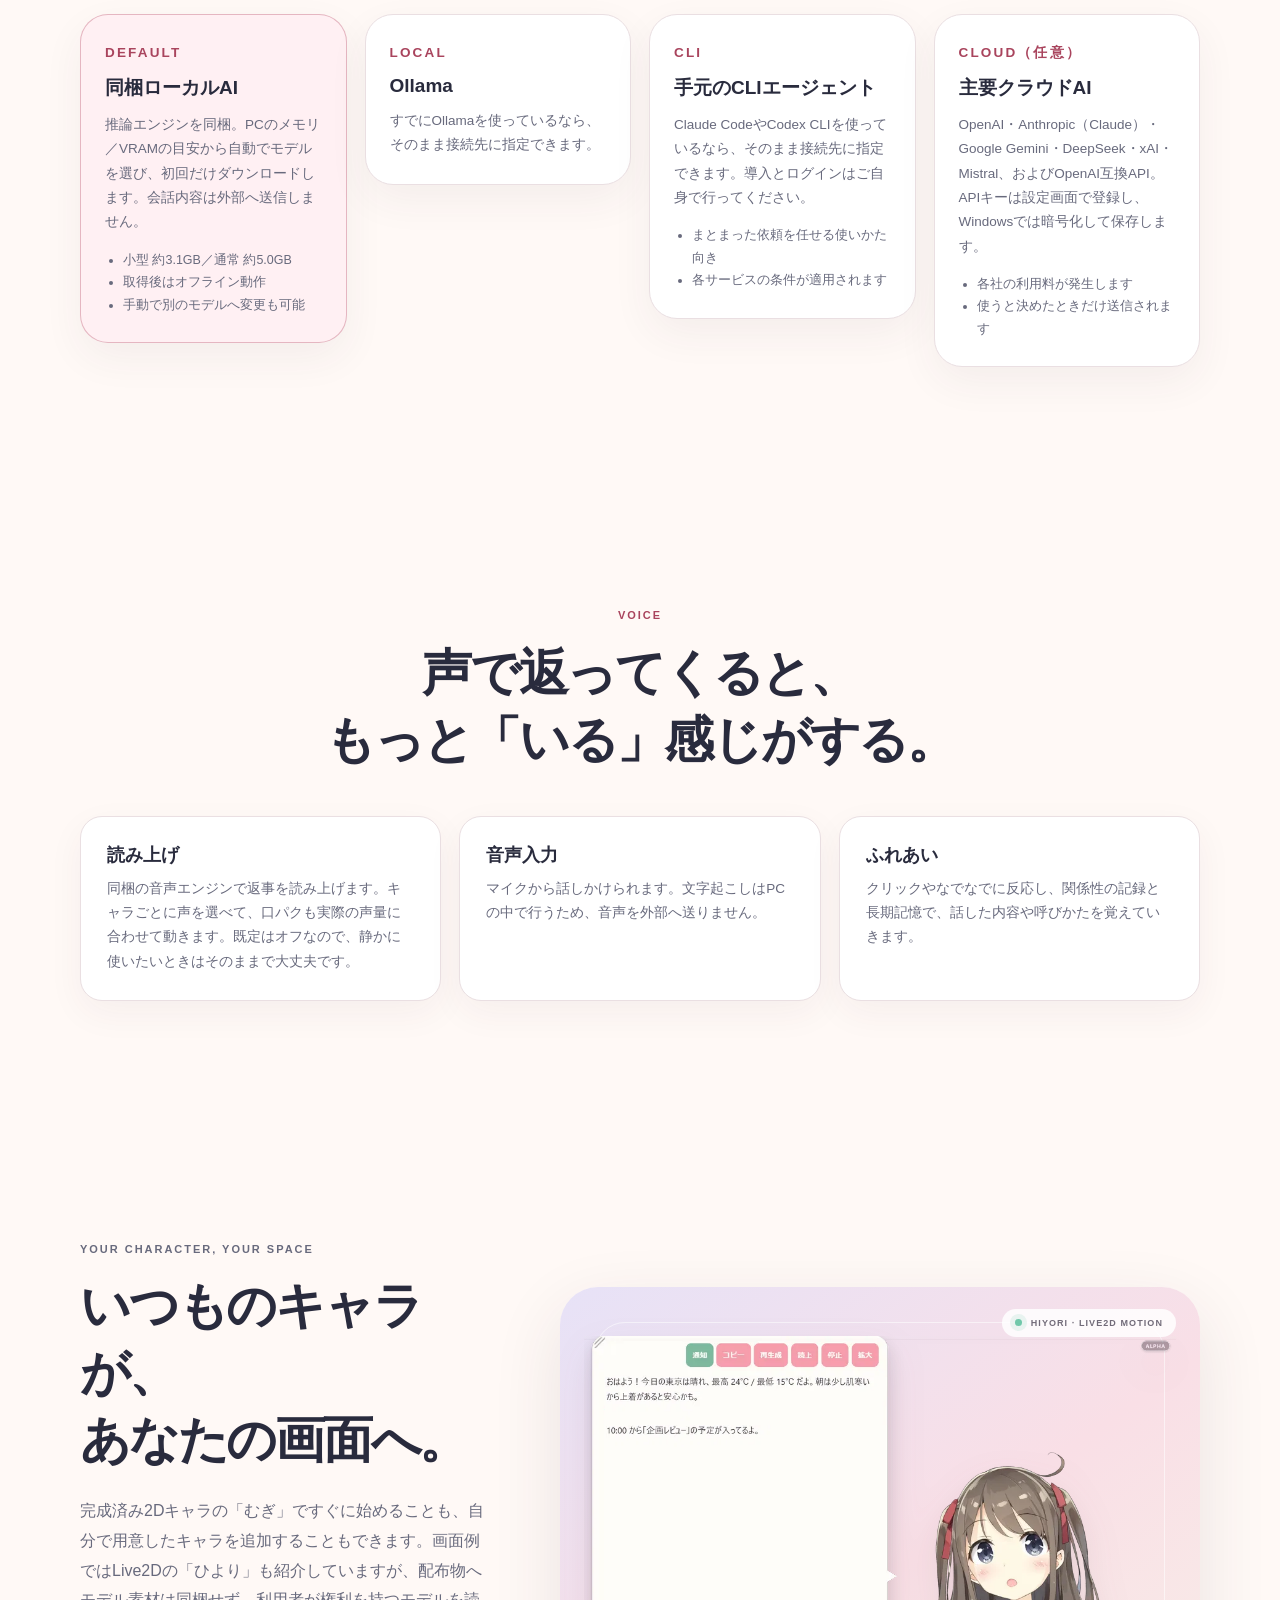
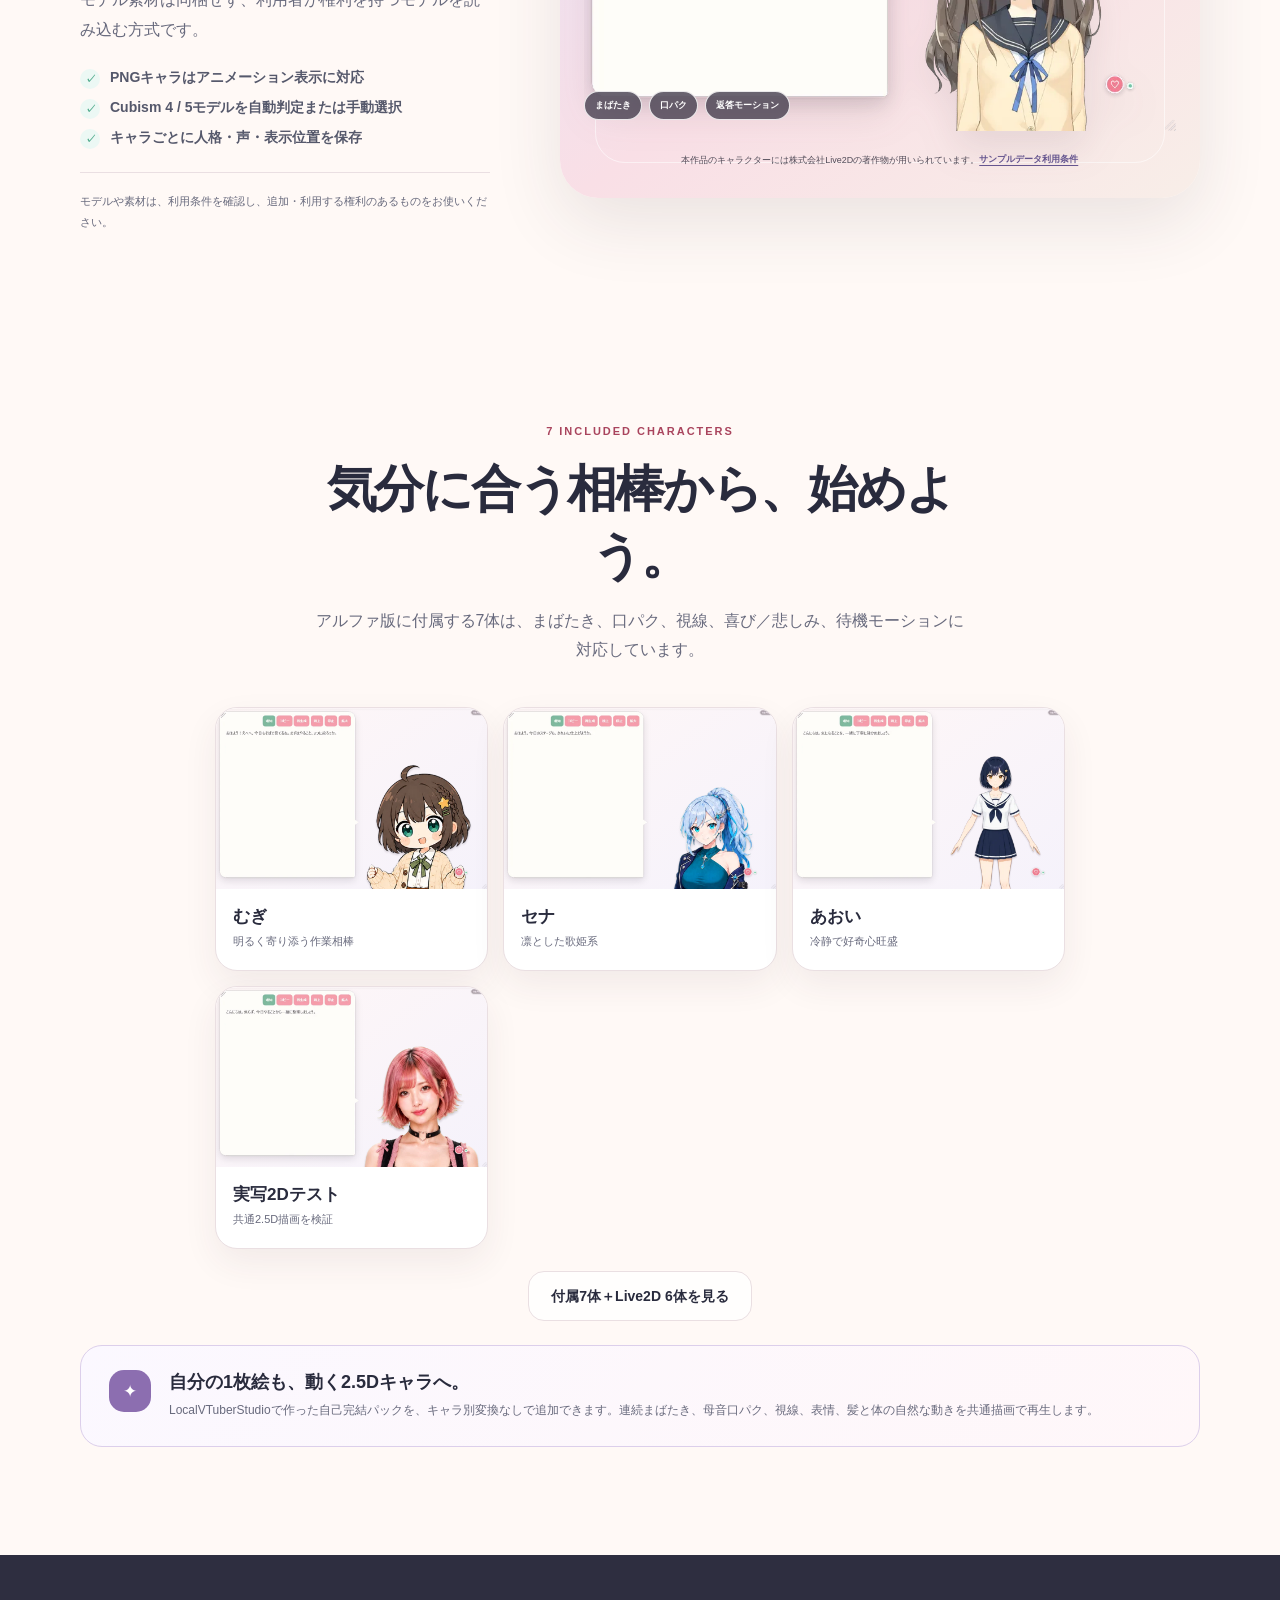
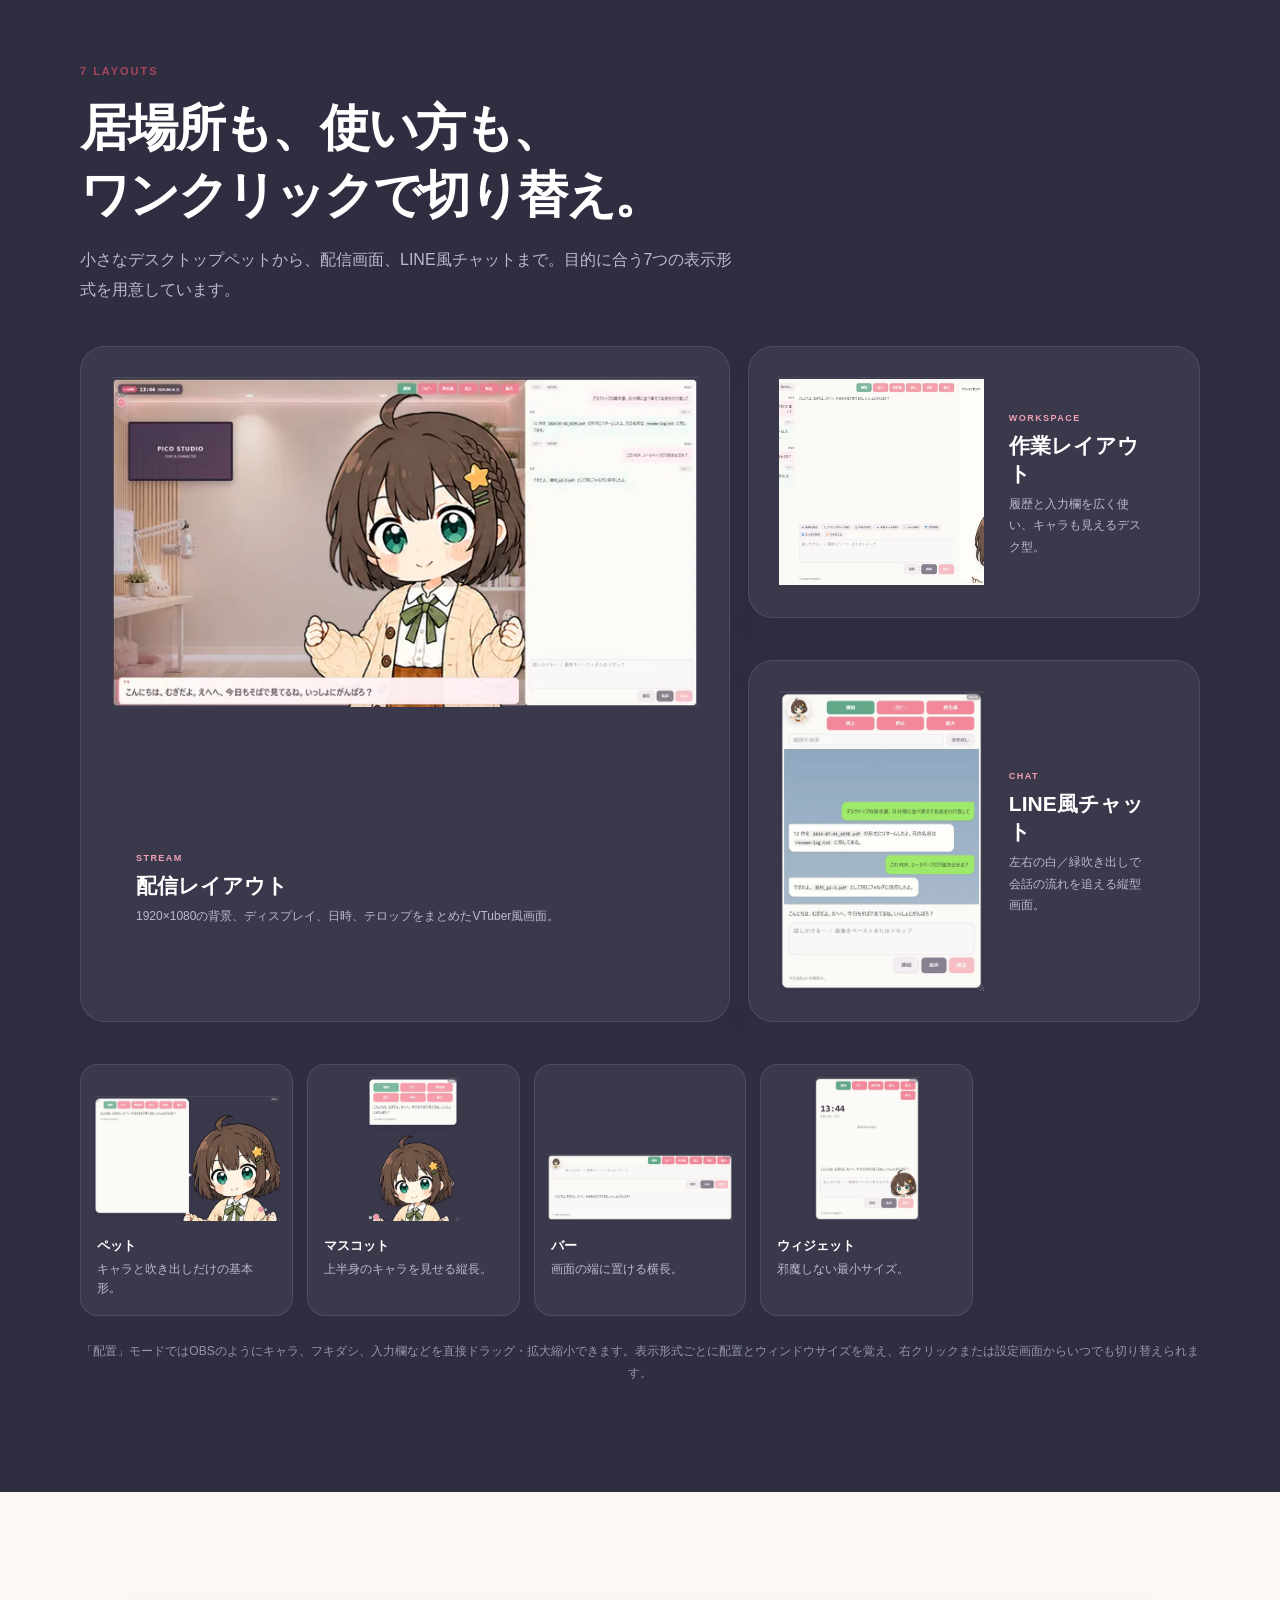
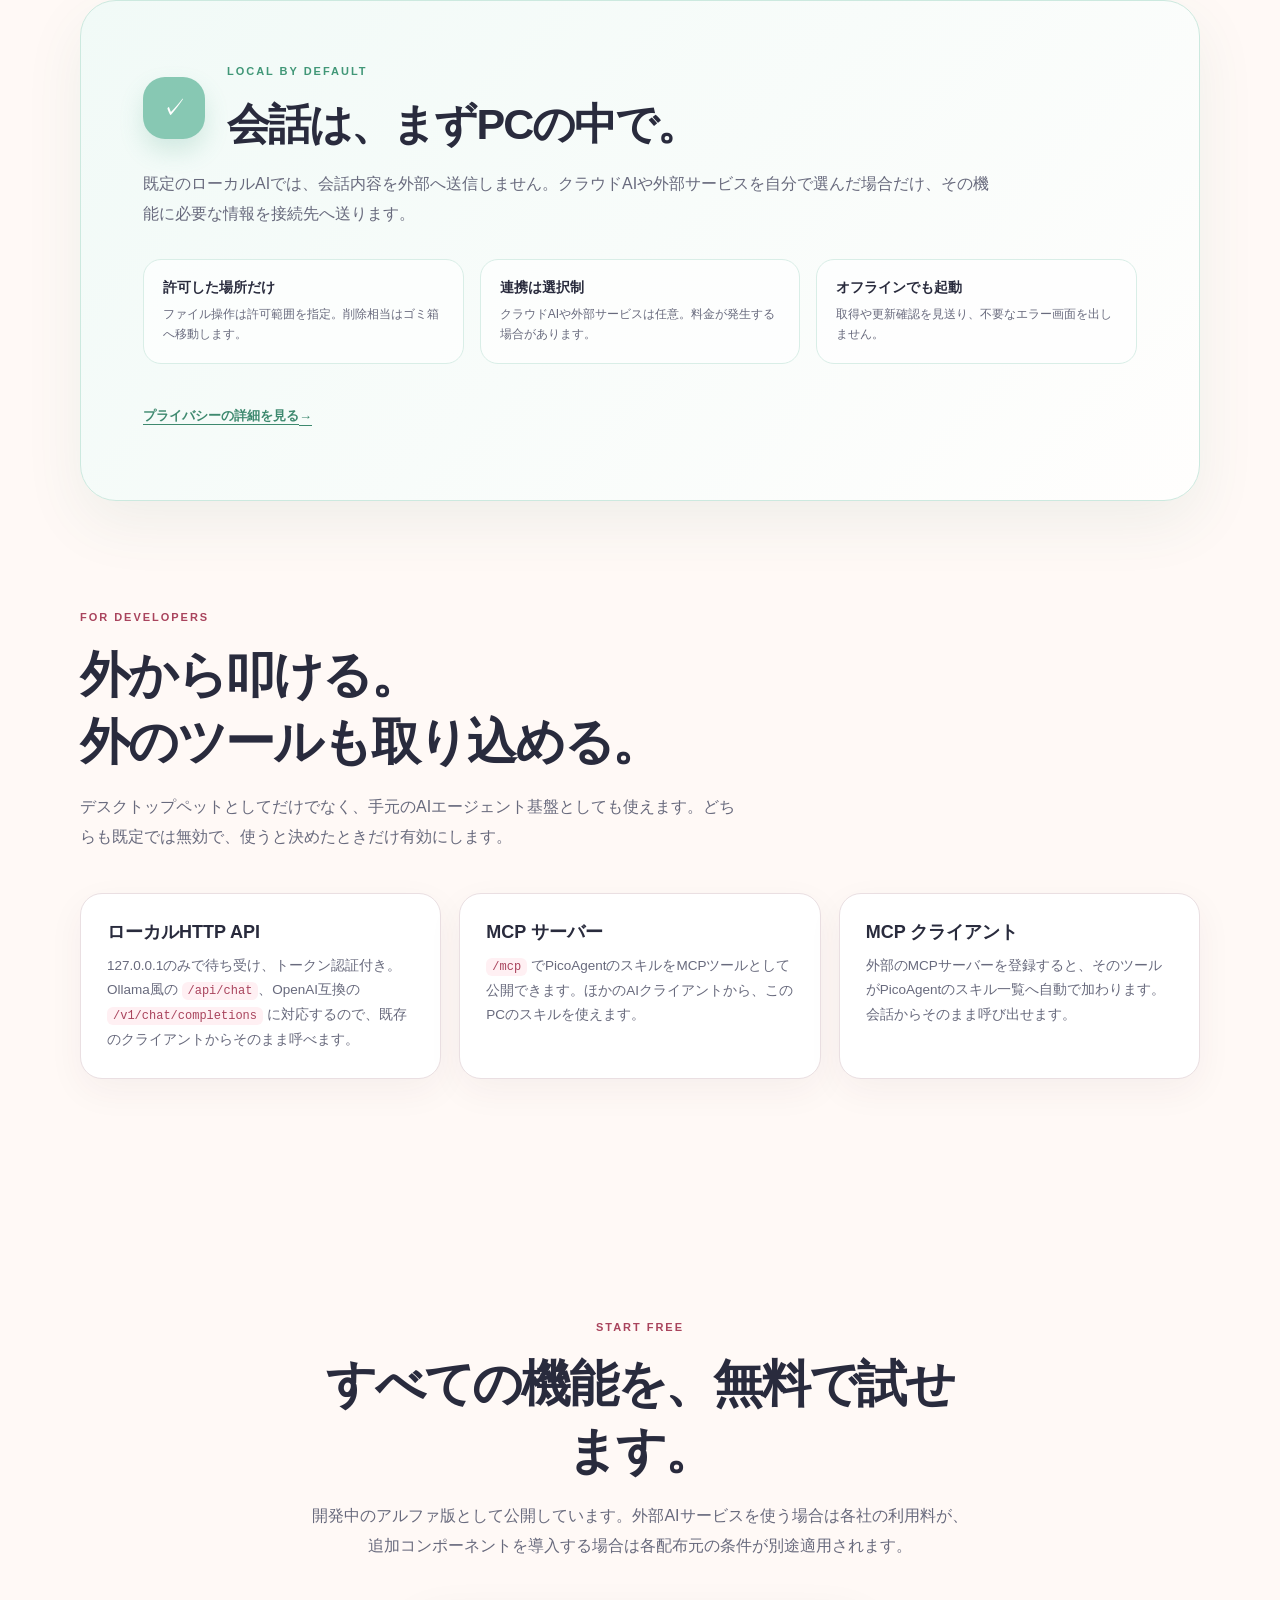
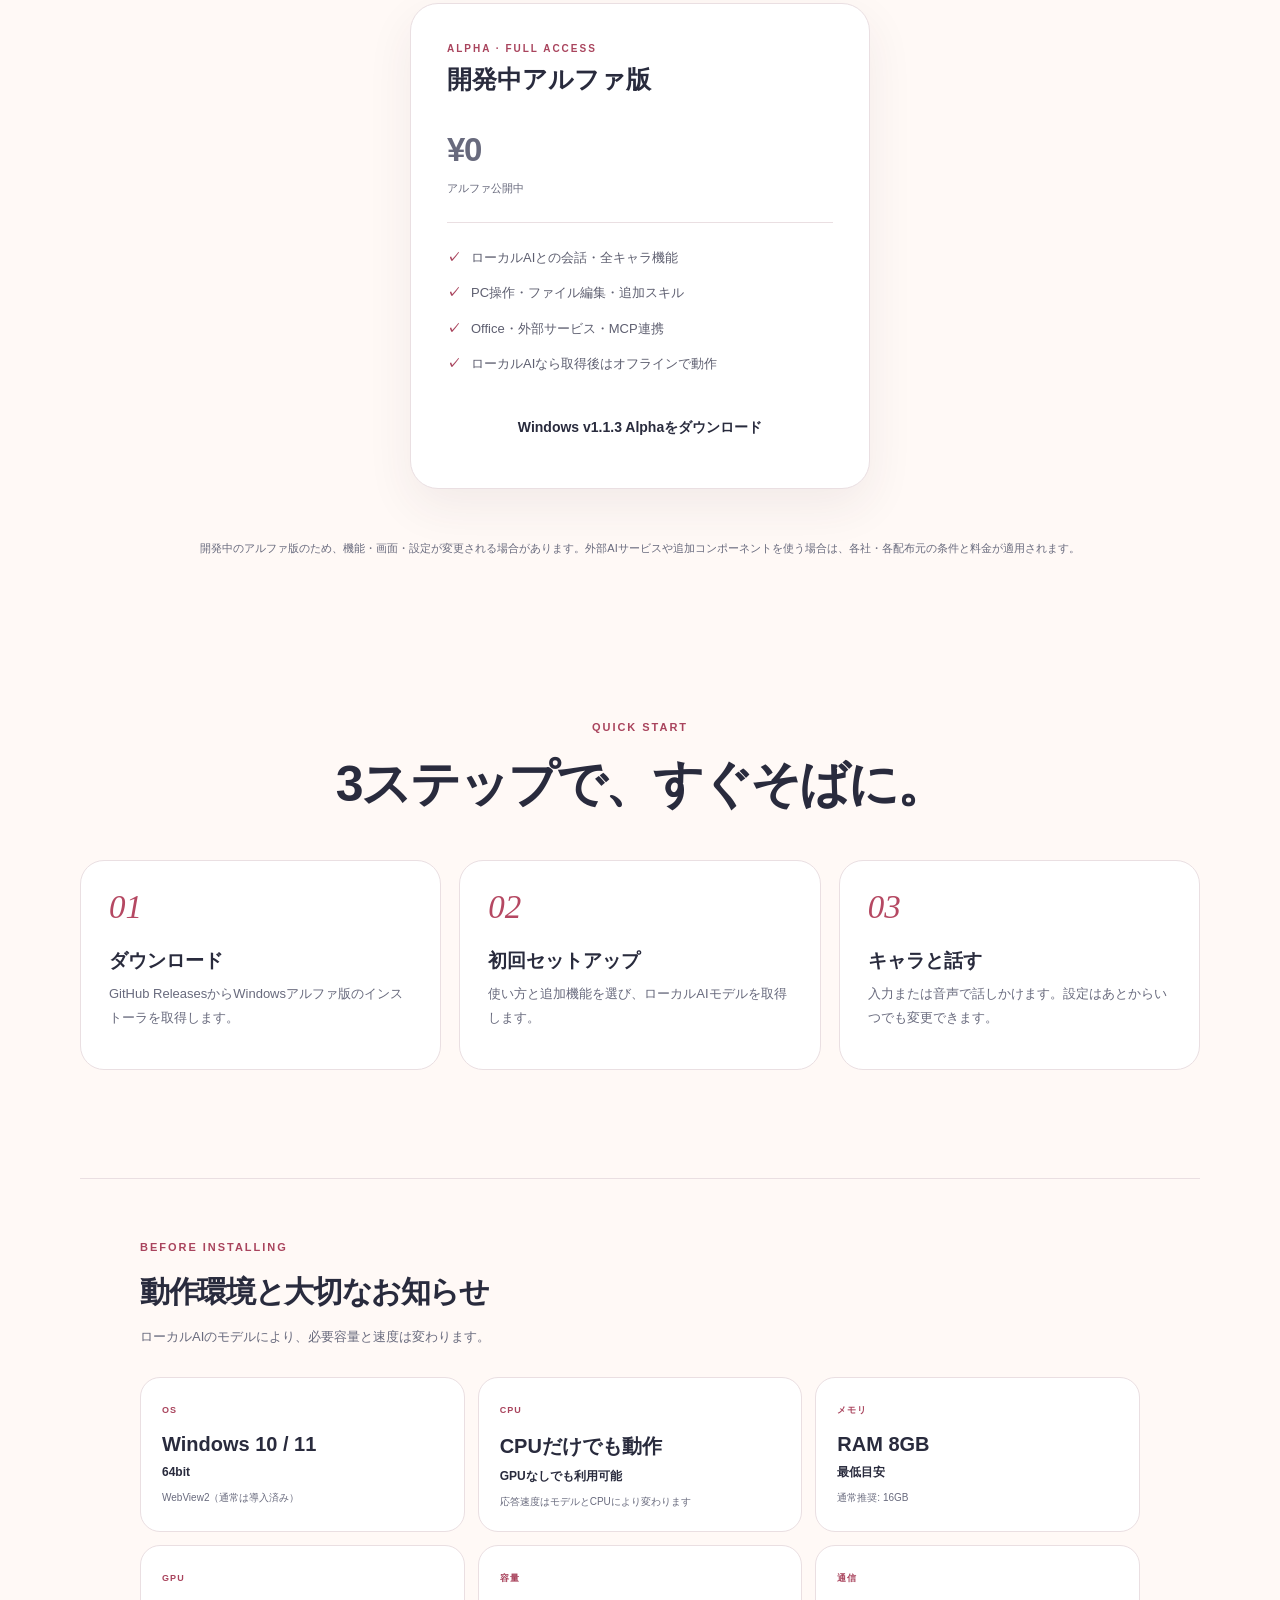
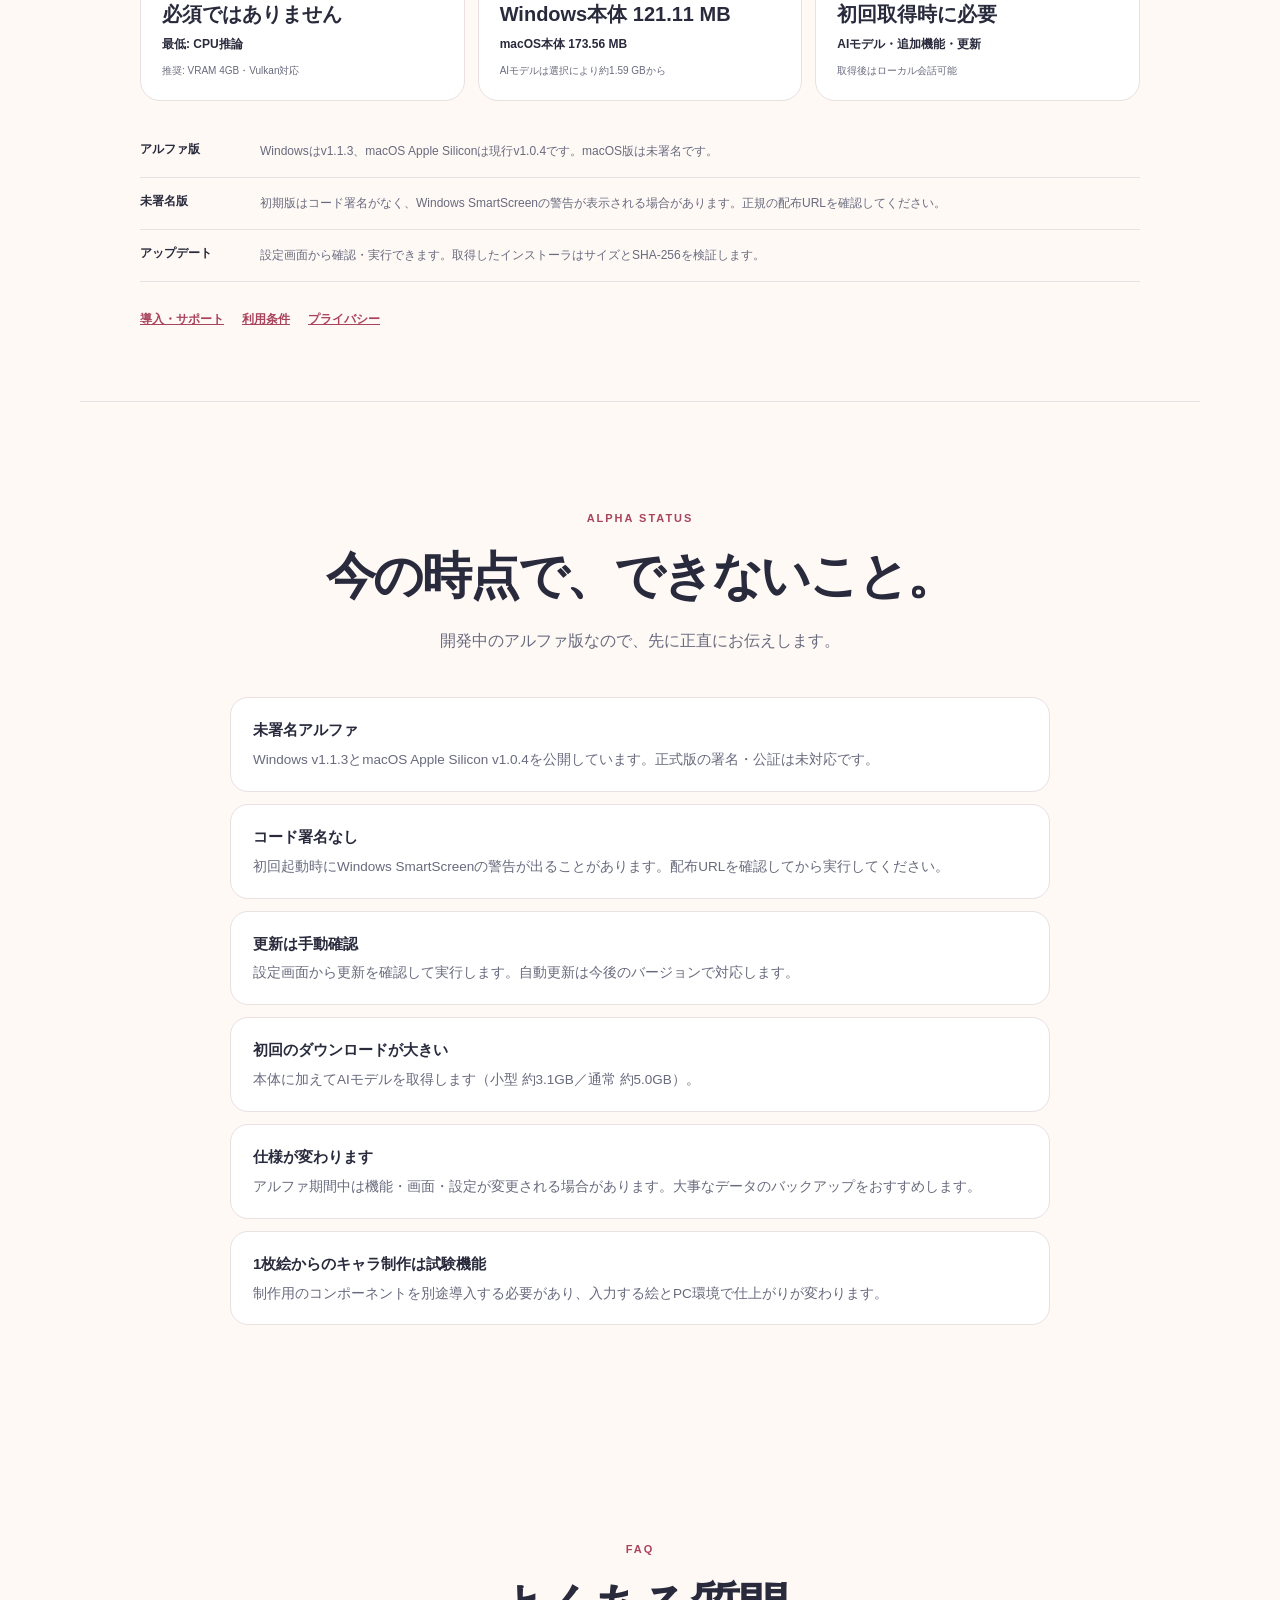
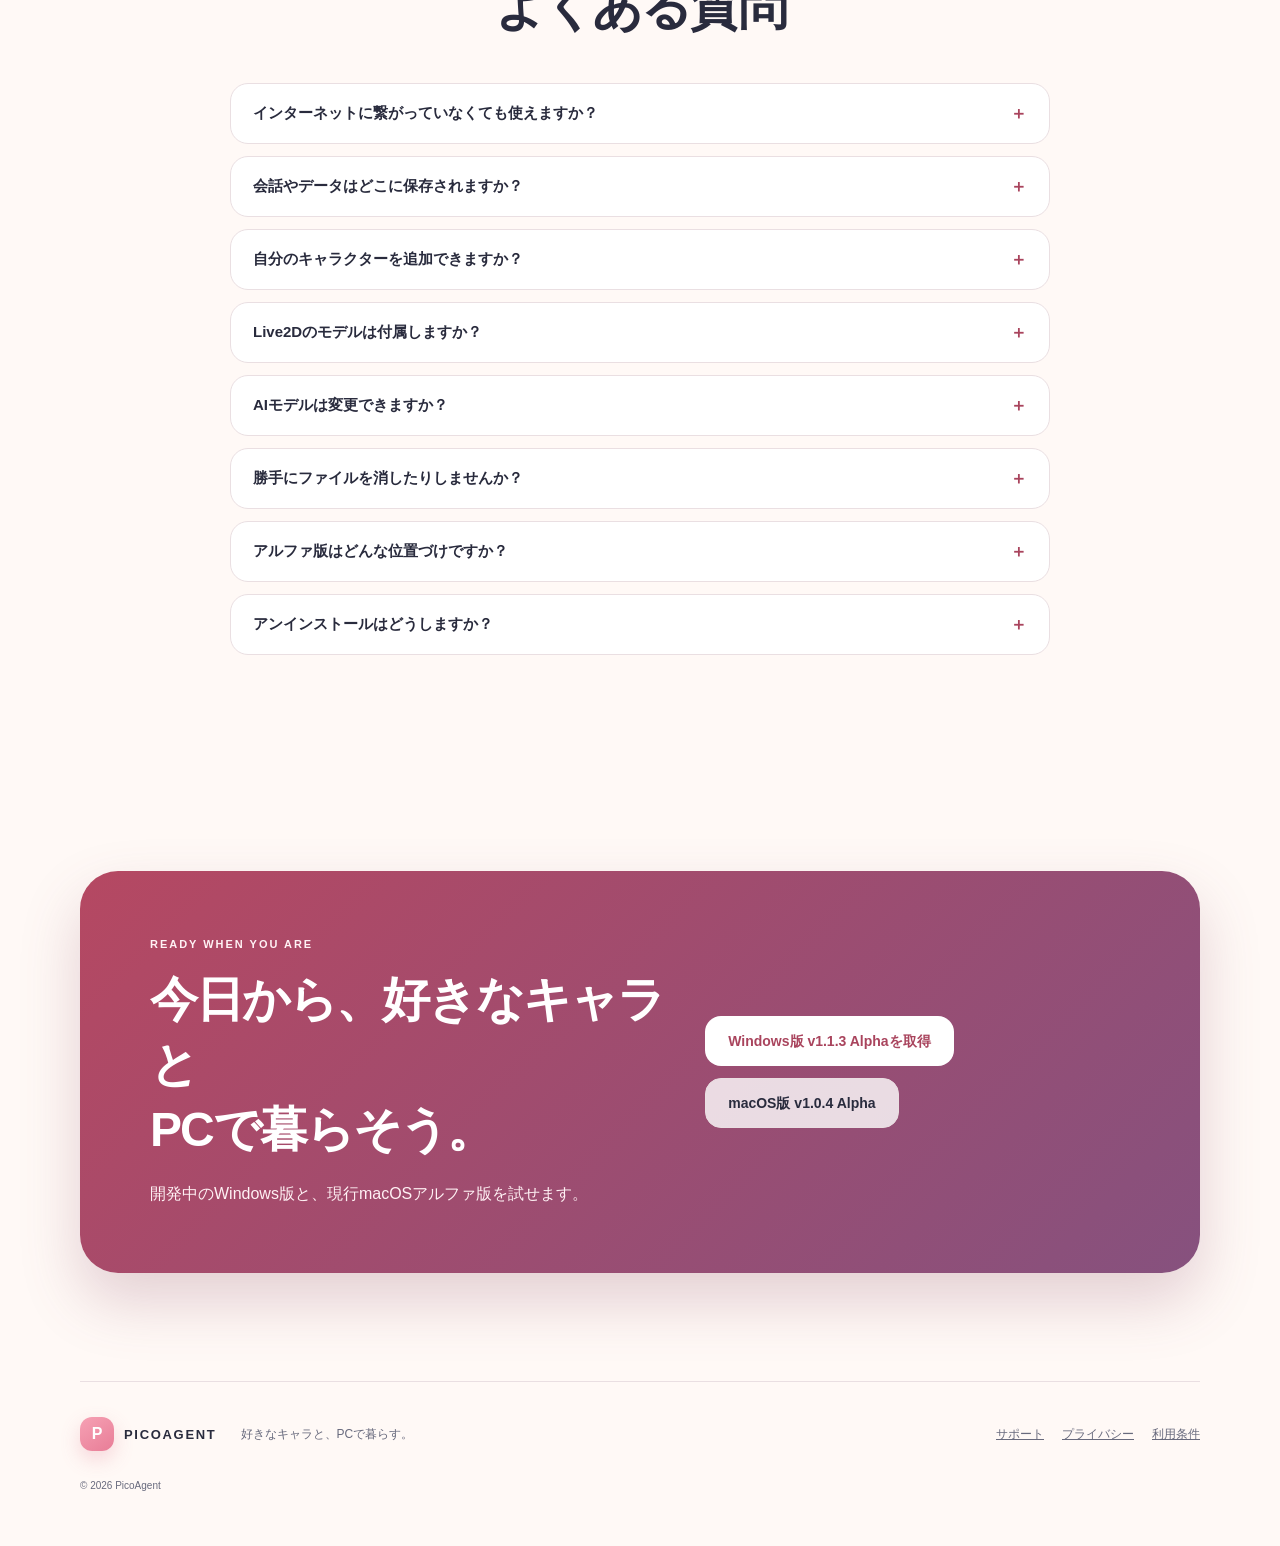
==== commit 67cd3ea8: "release: Windows v1.1.3 Alphaの配布案内を公開" ====
--- a/index.html
+++ b/index.html
@@ -28,7 +28,7 @@
         <a href="#guide">導入</a>
         <a href="#faq">FAQ</a>
       </nav>
-      <a class="button small" href="https://github.com/benybeny777/PicoAgent-Distribution/releases/tag/v1.1.2">Windows v1.1.2 Alpha</a>
+      <a class="button small" href="https://github.com/benybeny777/PicoAgent-Distribution/releases/tag/v1.1.3">Windows v1.1.3 Alpha</a>
     </header>
   </div>
 
@@ -37,10 +37,10 @@
       <div class="hero-copy">
         <p class="eyebrow"><span></span> LOCAL-FIRST DESKTOP COMPANION</p>
         <h1>好きなキャラと、<br><em>PCで暮らす。</em></h1>
-        <p class="hero-lead">話しかければ応えてくれる。必要なときは、PC作業も手伝ってくれる。PicoAgentは、自分らしいキャラと過ごせるAIデスクトップペットです。Windows版は開発中のv1.1.2 Alpha、macOS版は現行v1.0.4 Alphaです。</p>
+        <p class="hero-lead">話しかければ応えてくれる。必要なときは、PC作業も手伝ってくれる。PicoAgentは、自分らしいキャラと過ごせるAIデスクトップペットです。Windows版は開発中のv1.1.3 Alpha、macOS版は現行v1.0.4 Alphaです。</p>
         <p class="beta-full-note"><b>無料公開中</b> PicoAgentのすべての機能を使えます。</p>
         <div class="actions hero-actions">
-          <a class="button primary" href="https://github.com/benybeny777/PicoAgent-Distribution/releases/tag/v1.1.2">Windows v1.1.2 Alphaを取得</a>
+          <a class="button primary" href="https://github.com/benybeny777/PicoAgent-Distribution/releases/tag/v1.1.3">Windows v1.1.3 Alphaを取得</a>
           <a class="button secondary" href="https://github.com/benybeny777/PicoAgent-Distribution/releases/tag/v1.0.4">macOS v1.0.4 Alpha</a>
           <a class="button secondary" href="#features">できることを見る</a>
         </div>
@@ -301,7 +301,7 @@
             <li>Office・外部サービス・MCP連携</li>
             <li>ローカルAIなら取得後はオフラインで動作</li>
           </ul>
-          <a class="button full" href="https://github.com/benybeny777/PicoAgent-Distribution/releases/tag/v1.1.2">Windows v1.1.2 Alphaをダウンロード</a>
+          <a class="button full" href="https://github.com/benybeny777/PicoAgent-Distribution/releases/tag/v1.1.3">Windows v1.1.3 Alphaをダウンロード</a>
         </article>
       </div>
       <p class="plan-note">開発中のアルファ版のため、機能・画面・設定が変更される場合があります。外部AIサービスや追加コンポーネントを使う場合は、各社・各配布元の条件と料金が適用されます。</p>
@@ -330,11 +330,11 @@
         <article class="spec-card"><span>CPU</span><h3>CPUだけでも動作</h3><p>GPUなしでも利用可能</p><small>応答速度はモデルとCPUにより変わります</small></article>
         <article class="spec-card"><span>メモリ</span><h3>RAM 8GB</h3><p>最低目安</p><small>通常推奨: 16GB</small></article>
         <article class="spec-card"><span>GPU</span><h3>必須ではありません</h3><p>最低: CPU推論</p><small>推奨: VRAM 4GB・Vulkan対応</small></article>
-        <article class="spec-card"><span>容量</span><h3>Windows本体 115.81 MB</h3><p>macOS本体 173.56 MB</p><small>AIモデルは選択により約1.59 GBから</small></article>
+        <article class="spec-card"><span>容量</span><h3>Windows本体 121.11 MB</h3><p>macOS本体 173.56 MB</p><small>AIモデルは選択により約1.59 GBから</small></article>
         <article class="spec-card"><span>通信</span><h3>初回取得時に必要</h3><p>AIモデル・追加機能・更新</p><small>取得後はローカル会話可能</small></article>
       </div>
       <dl class="requirement-notes">
-        <div><dt>アルファ版</dt><dd>Windowsはv1.1.2、macOS Apple Siliconは現行v1.0.4です。macOS版は未署名です。</dd></div>
+        <div><dt>アルファ版</dt><dd>Windowsはv1.1.3、macOS Apple Siliconは現行v1.0.4です。macOS版は未署名です。</dd></div>
         <div><dt>未署名版</dt><dd>初期版はコード署名がなく、Windows SmartScreenの警告が表示される場合があります。正規の配布URLを確認してください。</dd></div>
         <div><dt>アップデート</dt><dd>設定画面から確認・実行できます。取得したインストーラはサイズとSHA-256を検証します。</dd></div>
       </dl>
@@ -348,7 +348,7 @@
         <p>開発中のアルファ版なので、先に正直にお伝えします。</p>
       </div>
       <ul class="limit-list">
-        <li><b>未署名アルファ</b>Windows v1.1.2とmacOS Apple Silicon v1.0.4を公開しています。正式版の署名・公証は未対応です。</li>
+        <li><b>未署名アルファ</b>Windows v1.1.3とmacOS Apple Silicon v1.0.4を公開しています。正式版の署名・公証は未対応です。</li>
         <li><b>コード署名なし</b>初回起動時にWindows SmartScreenの警告が出ることがあります。配布URLを確認してから実行してください。</li>
         <li><b>更新は手動確認</b>設定画面から更新を確認して実行します。自動更新は今後のバージョンで対応します。</li>
         <li><b>初回のダウンロードが大きい</b>本体に加えてAIモデルを取得します（小型 約3.1GB／通常 約5.0GB）。</li>
@@ -380,12 +380,12 @@
         <h2>今日から、好きなキャラと<br>PCで暮らそう。</h2>
         <p>開発中のWindows版と、現行macOSアルファ版を試せます。</p>
       </div>
-      <div class="actions"><a class="button light" href="https://github.com/benybeny777/PicoAgent-Distribution/releases/tag/v1.1.2">Windows版 v1.1.2 Alphaを取得</a><a class="button secondary" href="https://github.com/benybeny777/PicoAgent-Distribution/releases/tag/v1.0.4">macOS版 v1.0.4 Alpha</a></div>
+      <div class="actions"><a class="button light" href="https://github.com/benybeny777/PicoAgent-Distribution/releases/tag/v1.1.3">Windows版 v1.1.3 Alphaを取得</a><a class="button secondary" href="https://github.com/benybeny777/PicoAgent-Distribution/releases/tag/v1.0.4">macOS版 v1.0.4 Alpha</a></div>
     </section>
   </main>
 
-  <a class="mobile-download" href="https://github.com/benybeny777/PicoAgent-Distribution/releases/tag/v1.1.2" aria-label="PicoAgent Windows v1.1.2 Alphaをダウンロード">
-    <span><b>v1.1.2 Alpha</b><small>Windows 10 / 11</small></span><strong>無料で取得</strong>
+  <a class="mobile-download" href="https://github.com/benybeny777/PicoAgent-Distribution/releases/tag/v1.1.3" aria-label="PicoAgent Windows v1.1.3 Alphaをダウンロード">
+    <span><b>v1.1.3 Alpha</b><small>Windows 10 / 11</small></span><strong>無料で取得</strong>
   </a>
 
   <footer class="site-footer">
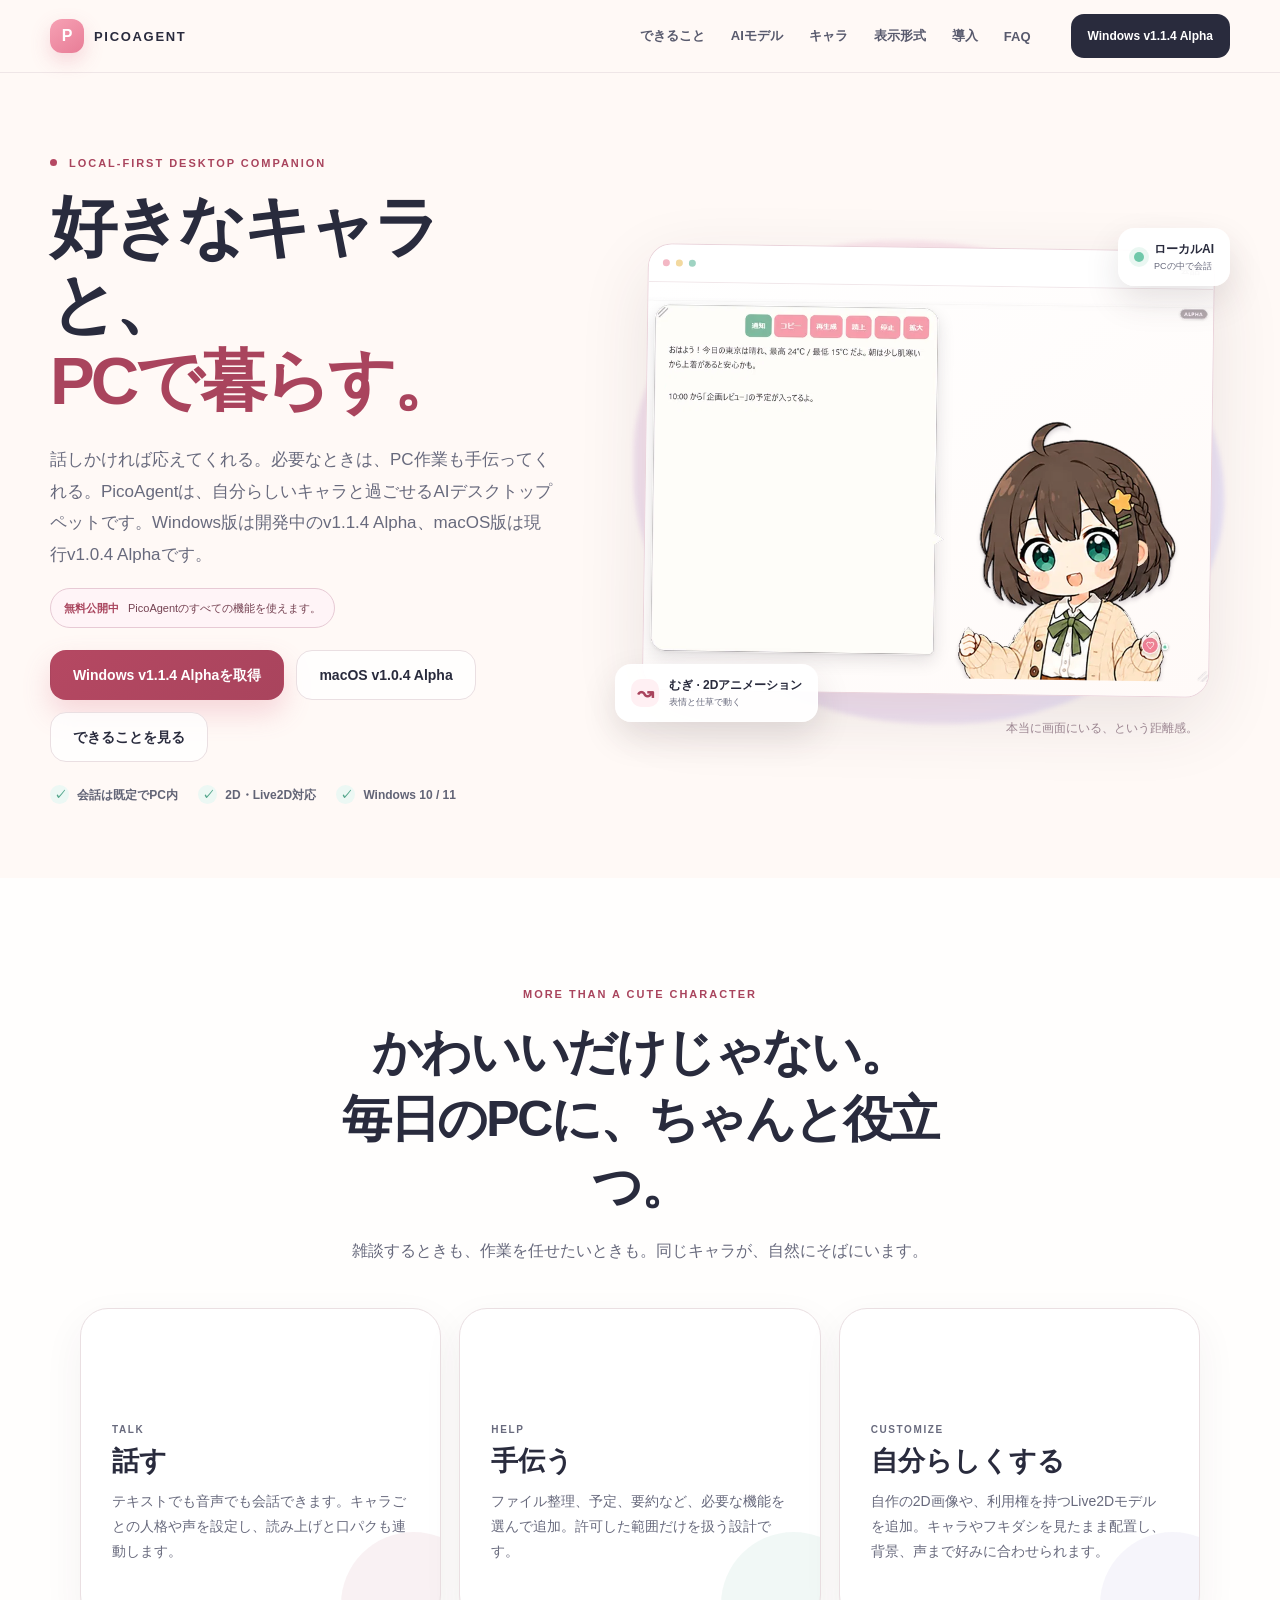
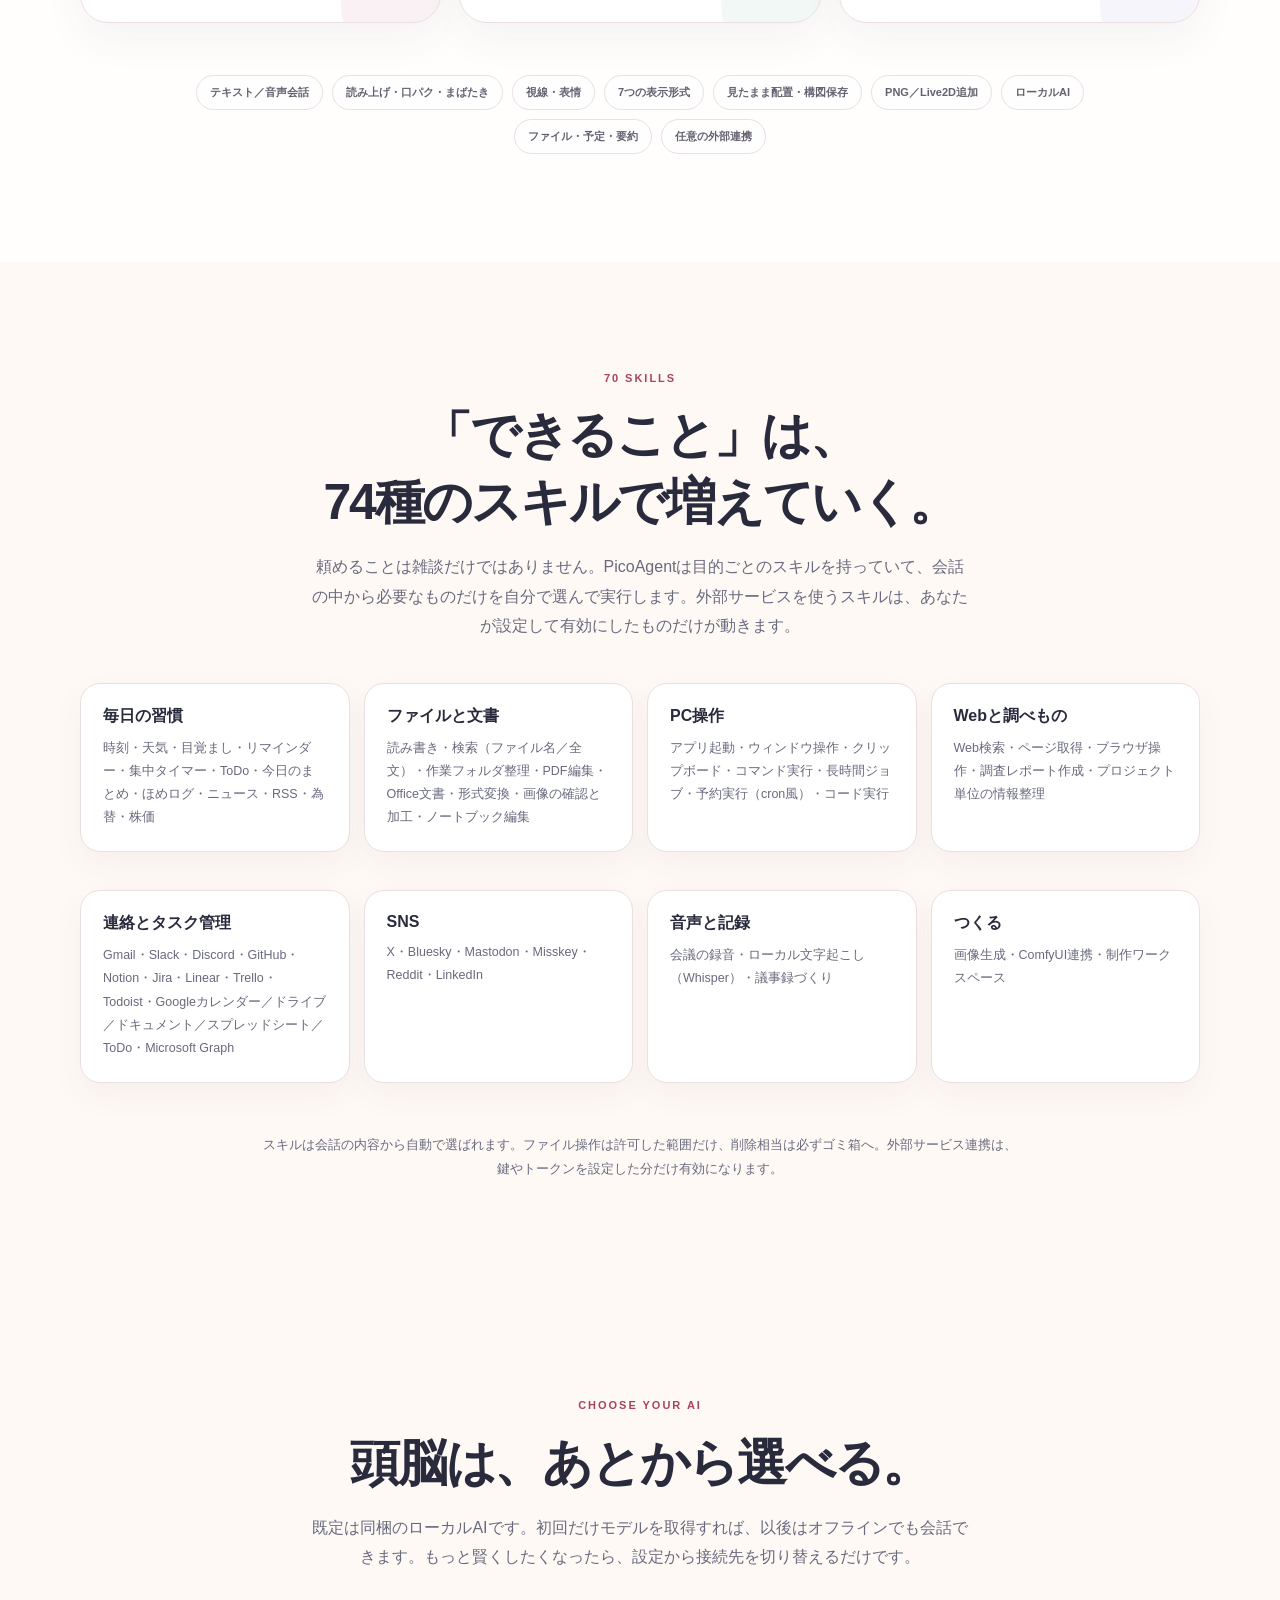
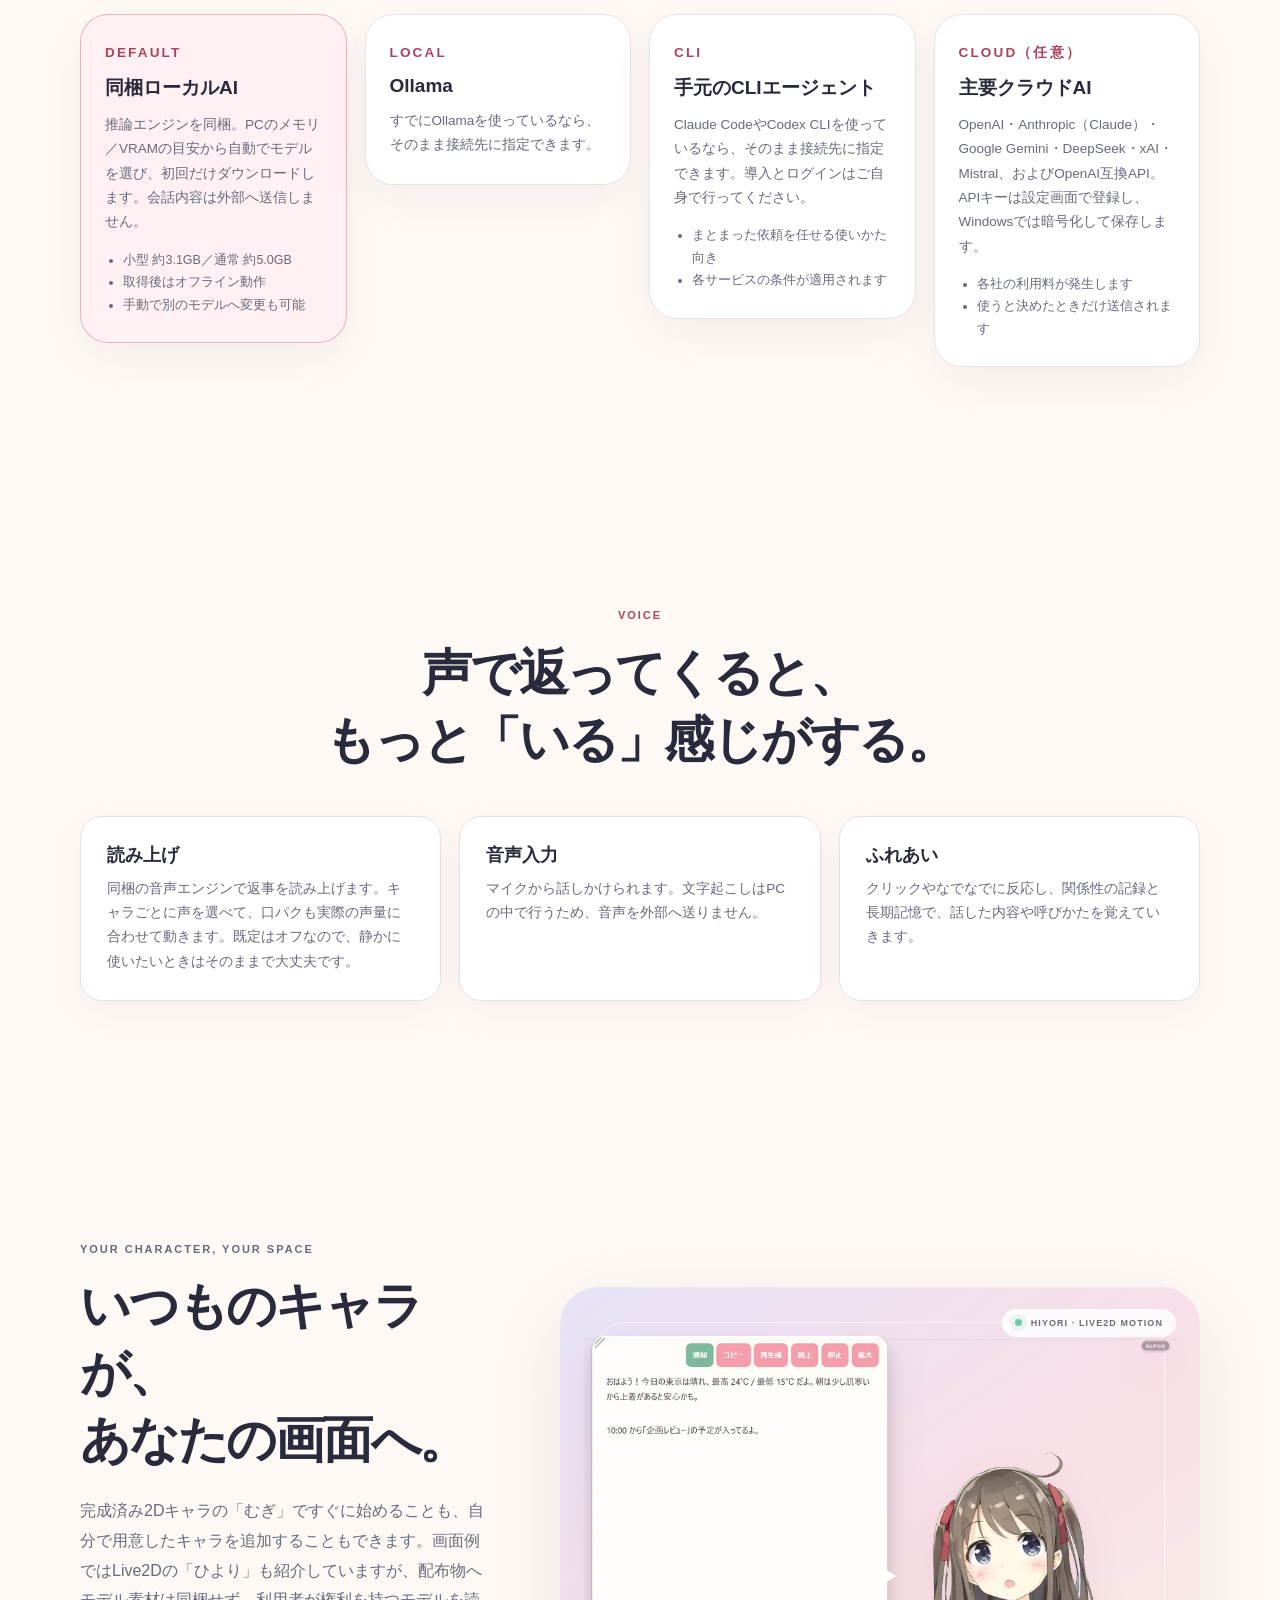
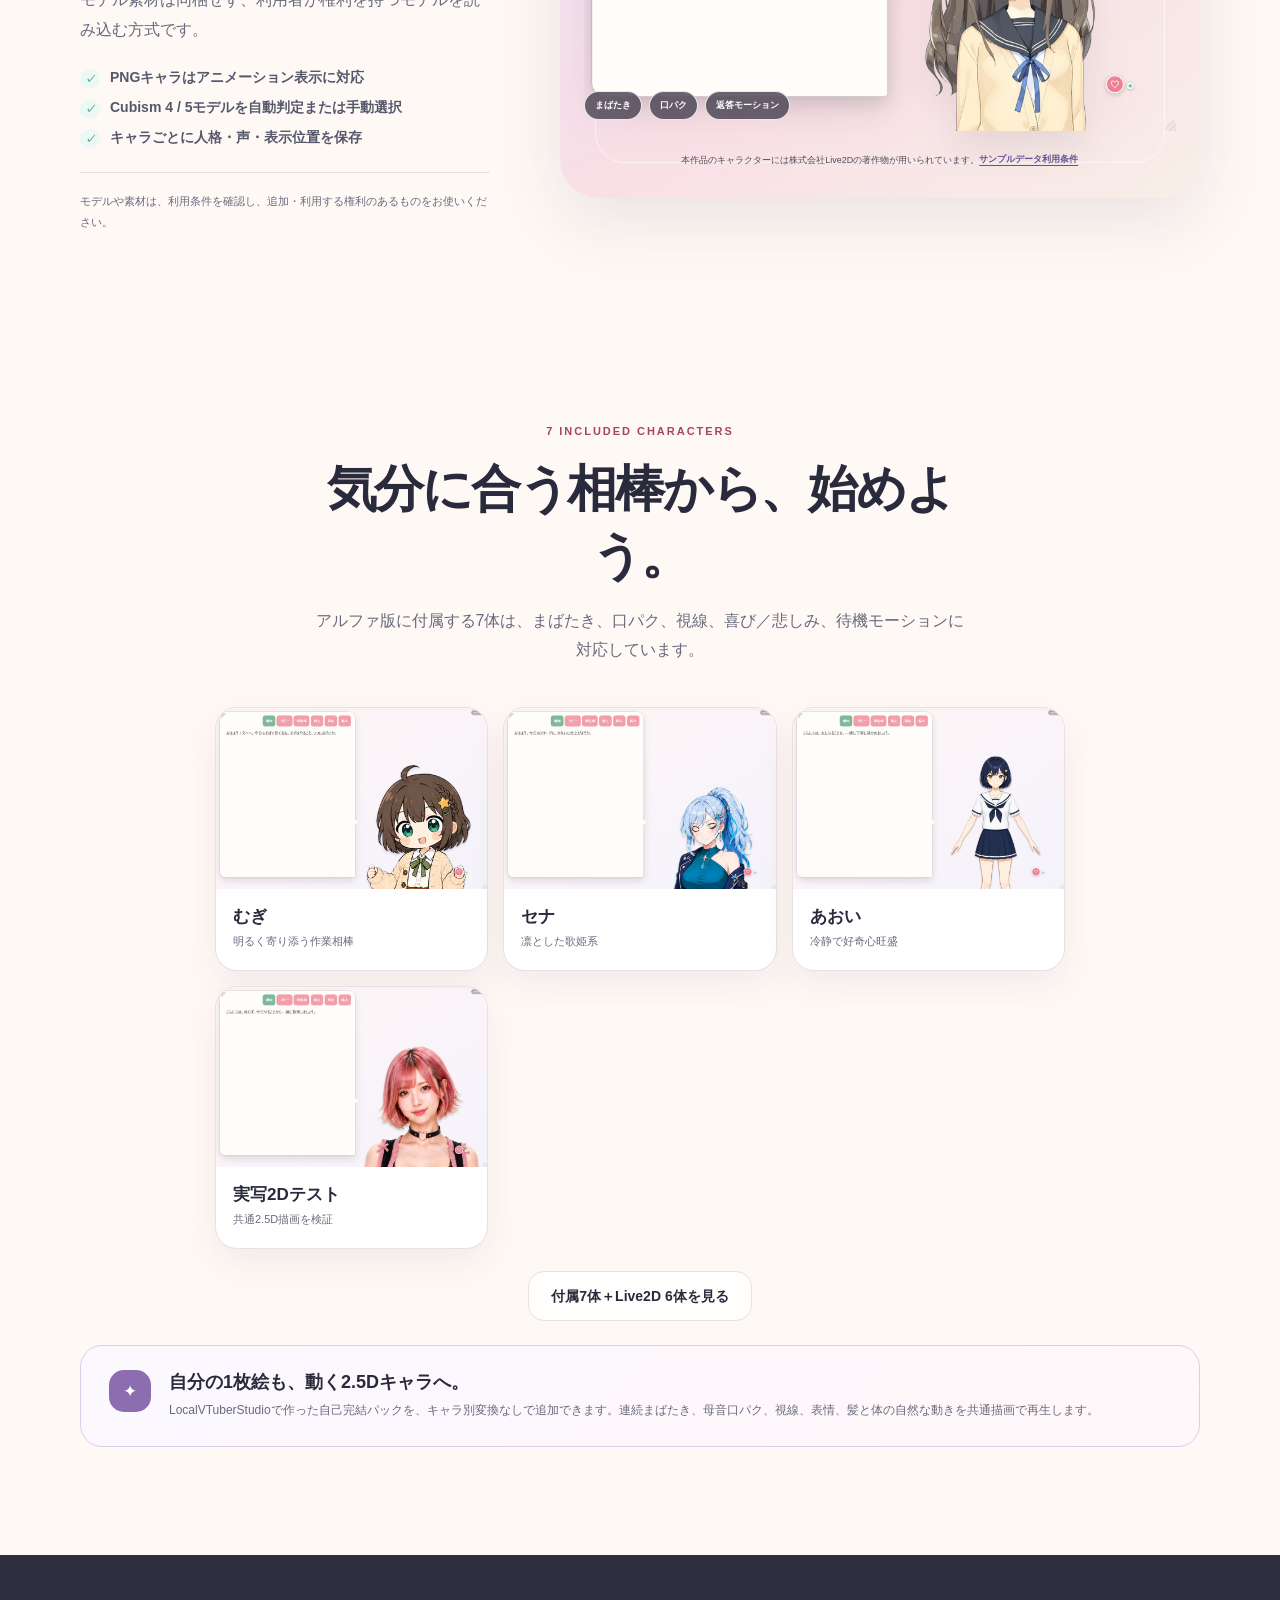
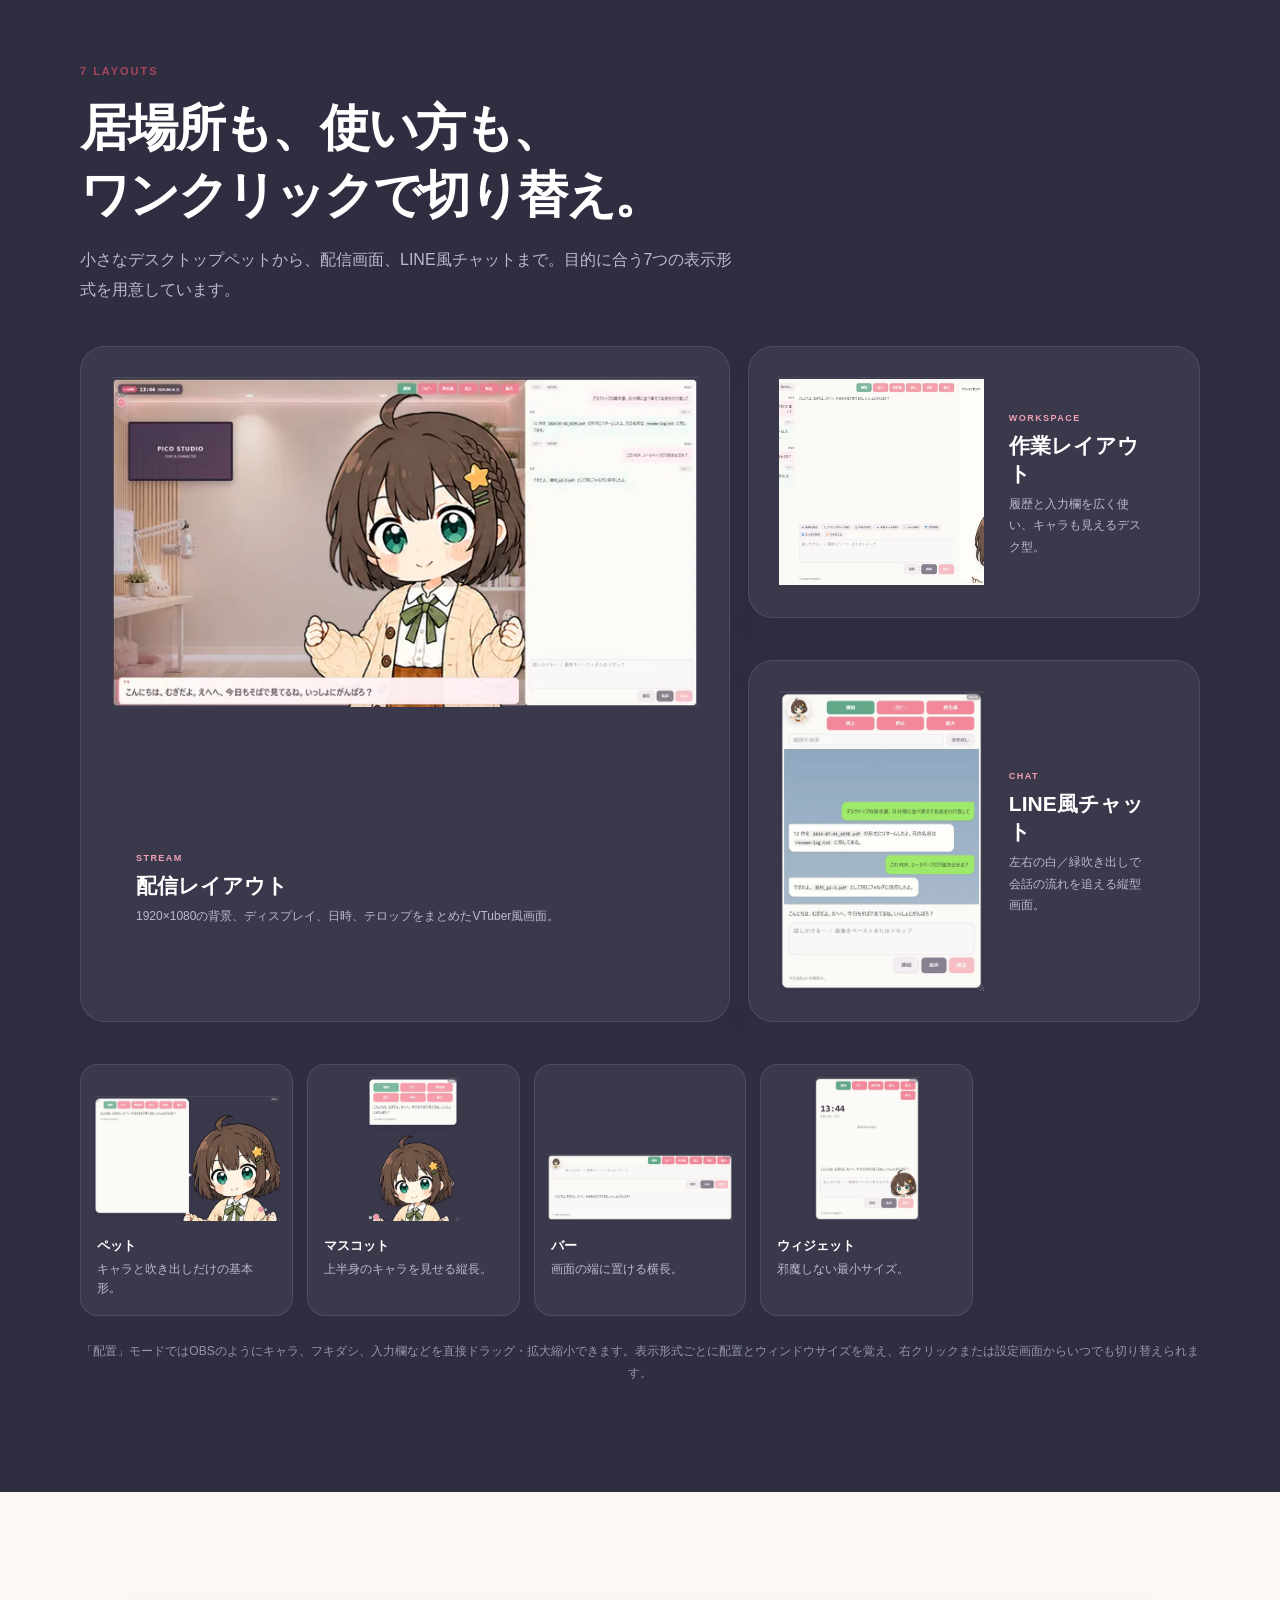
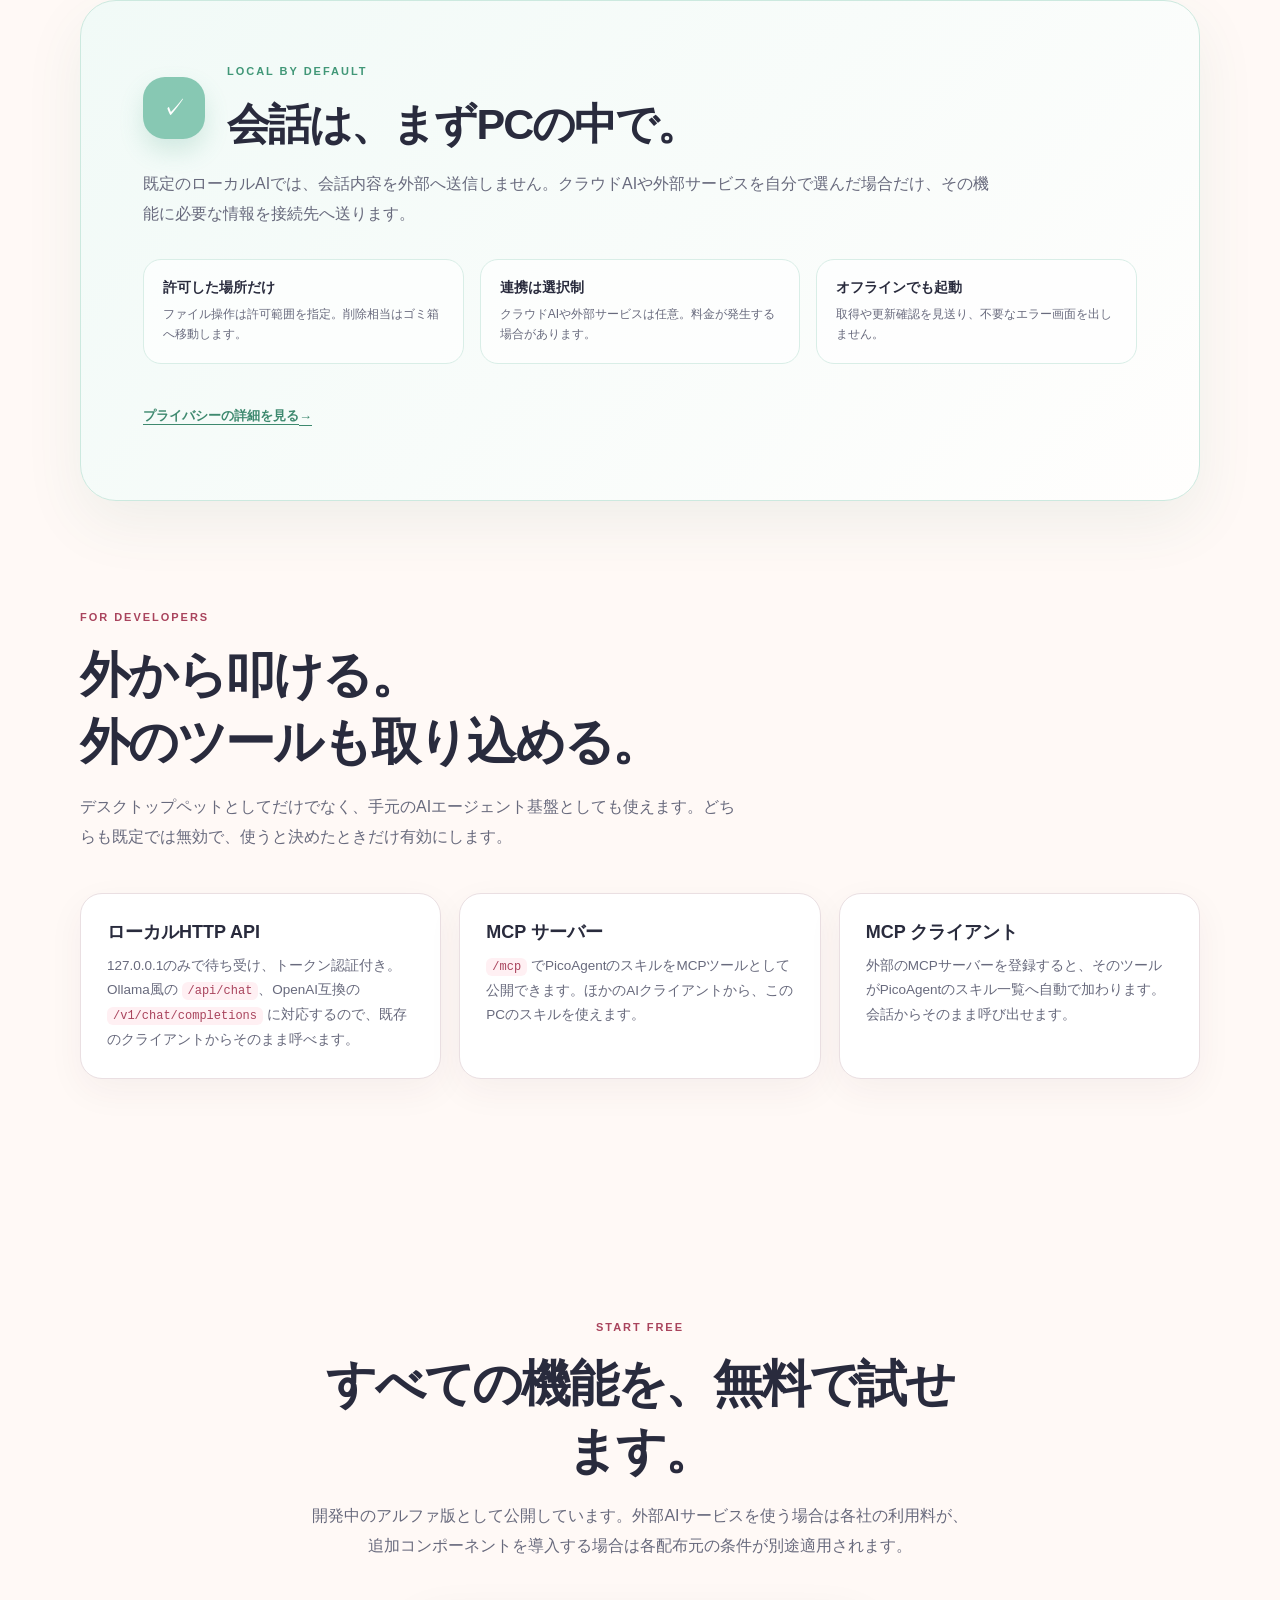
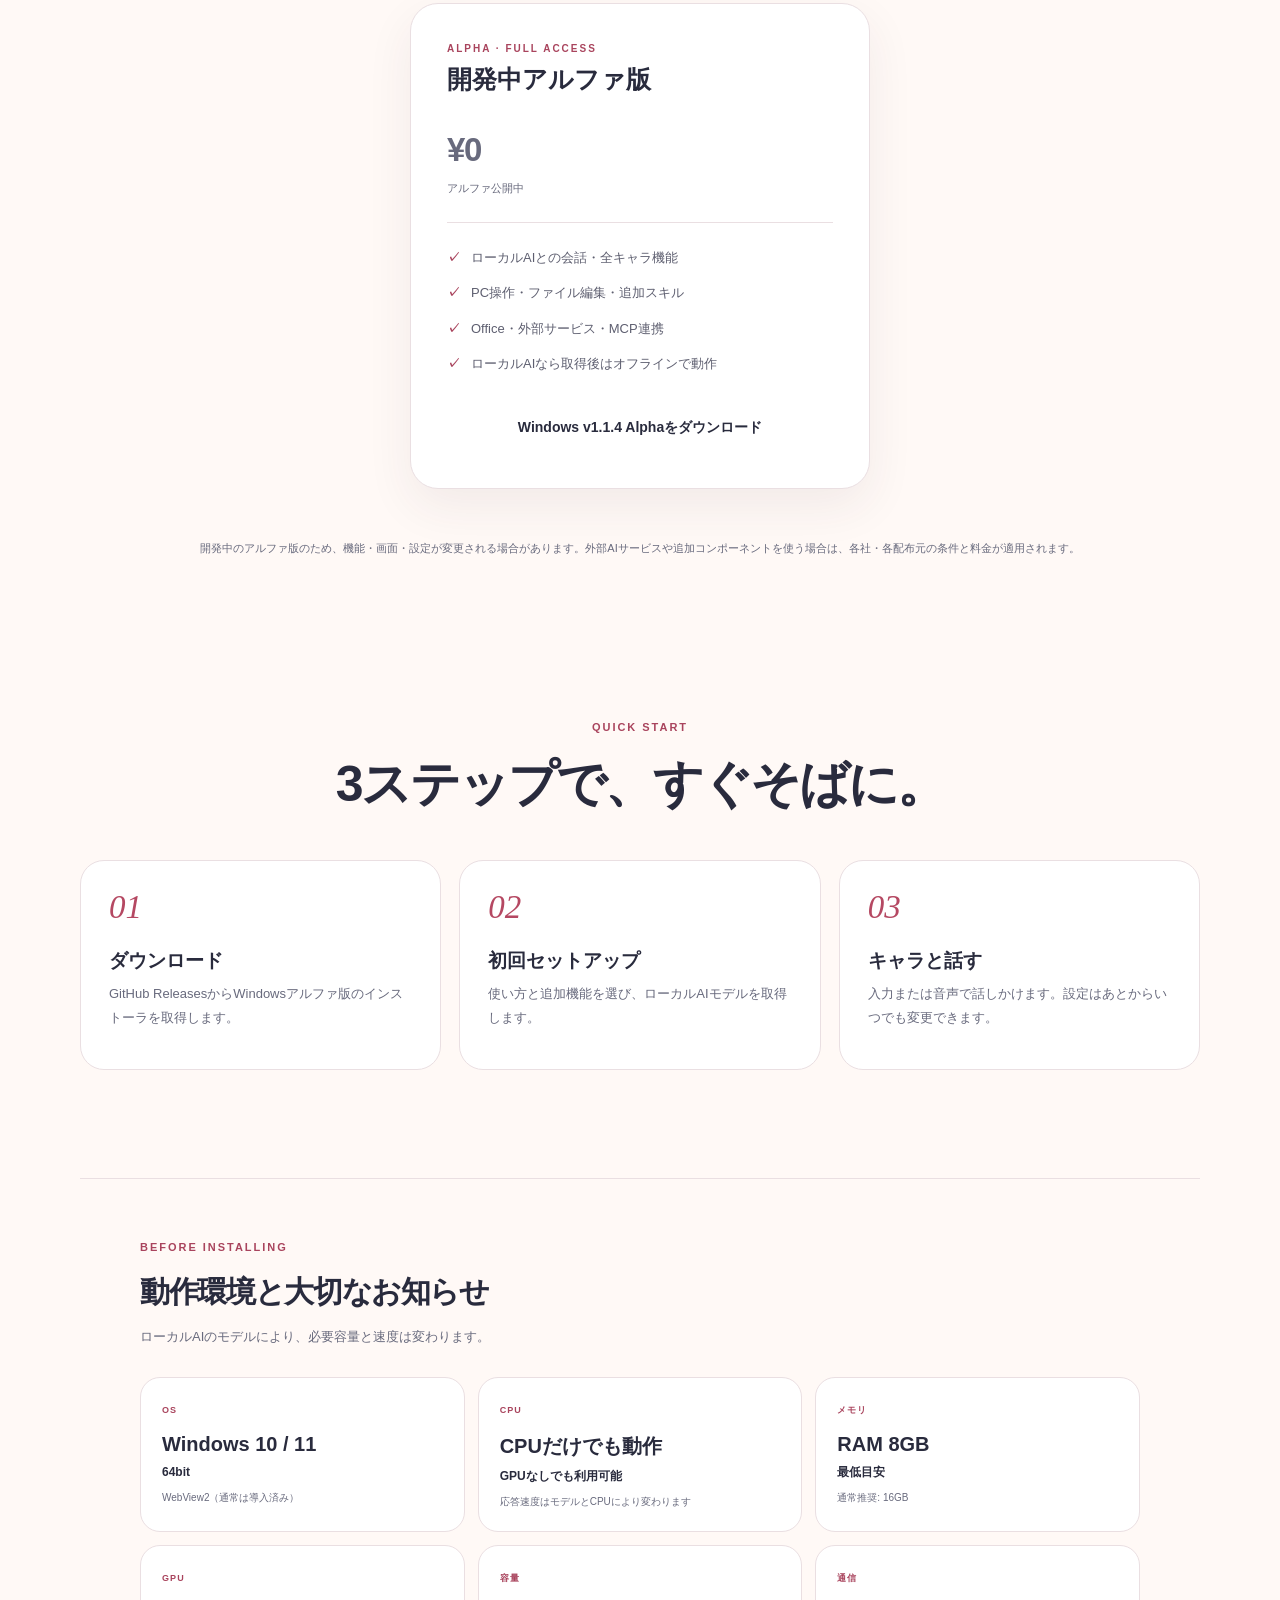
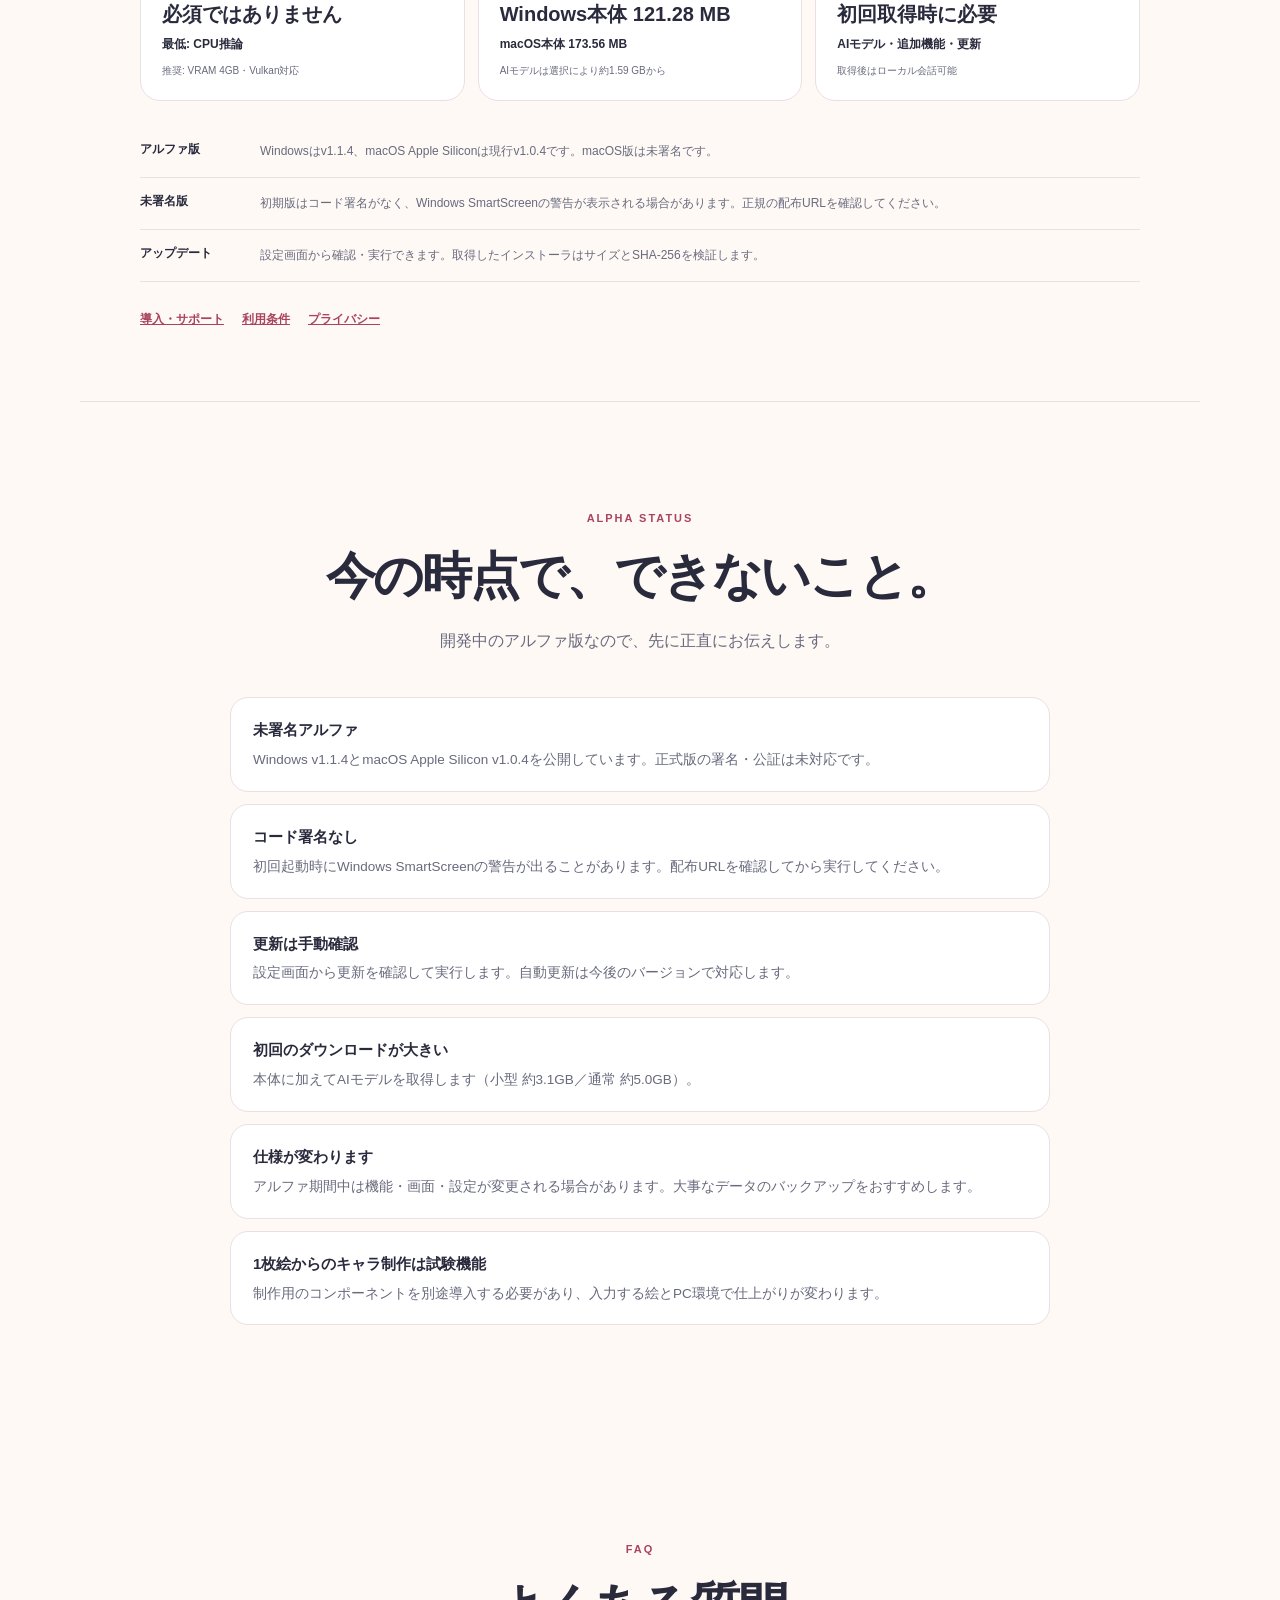
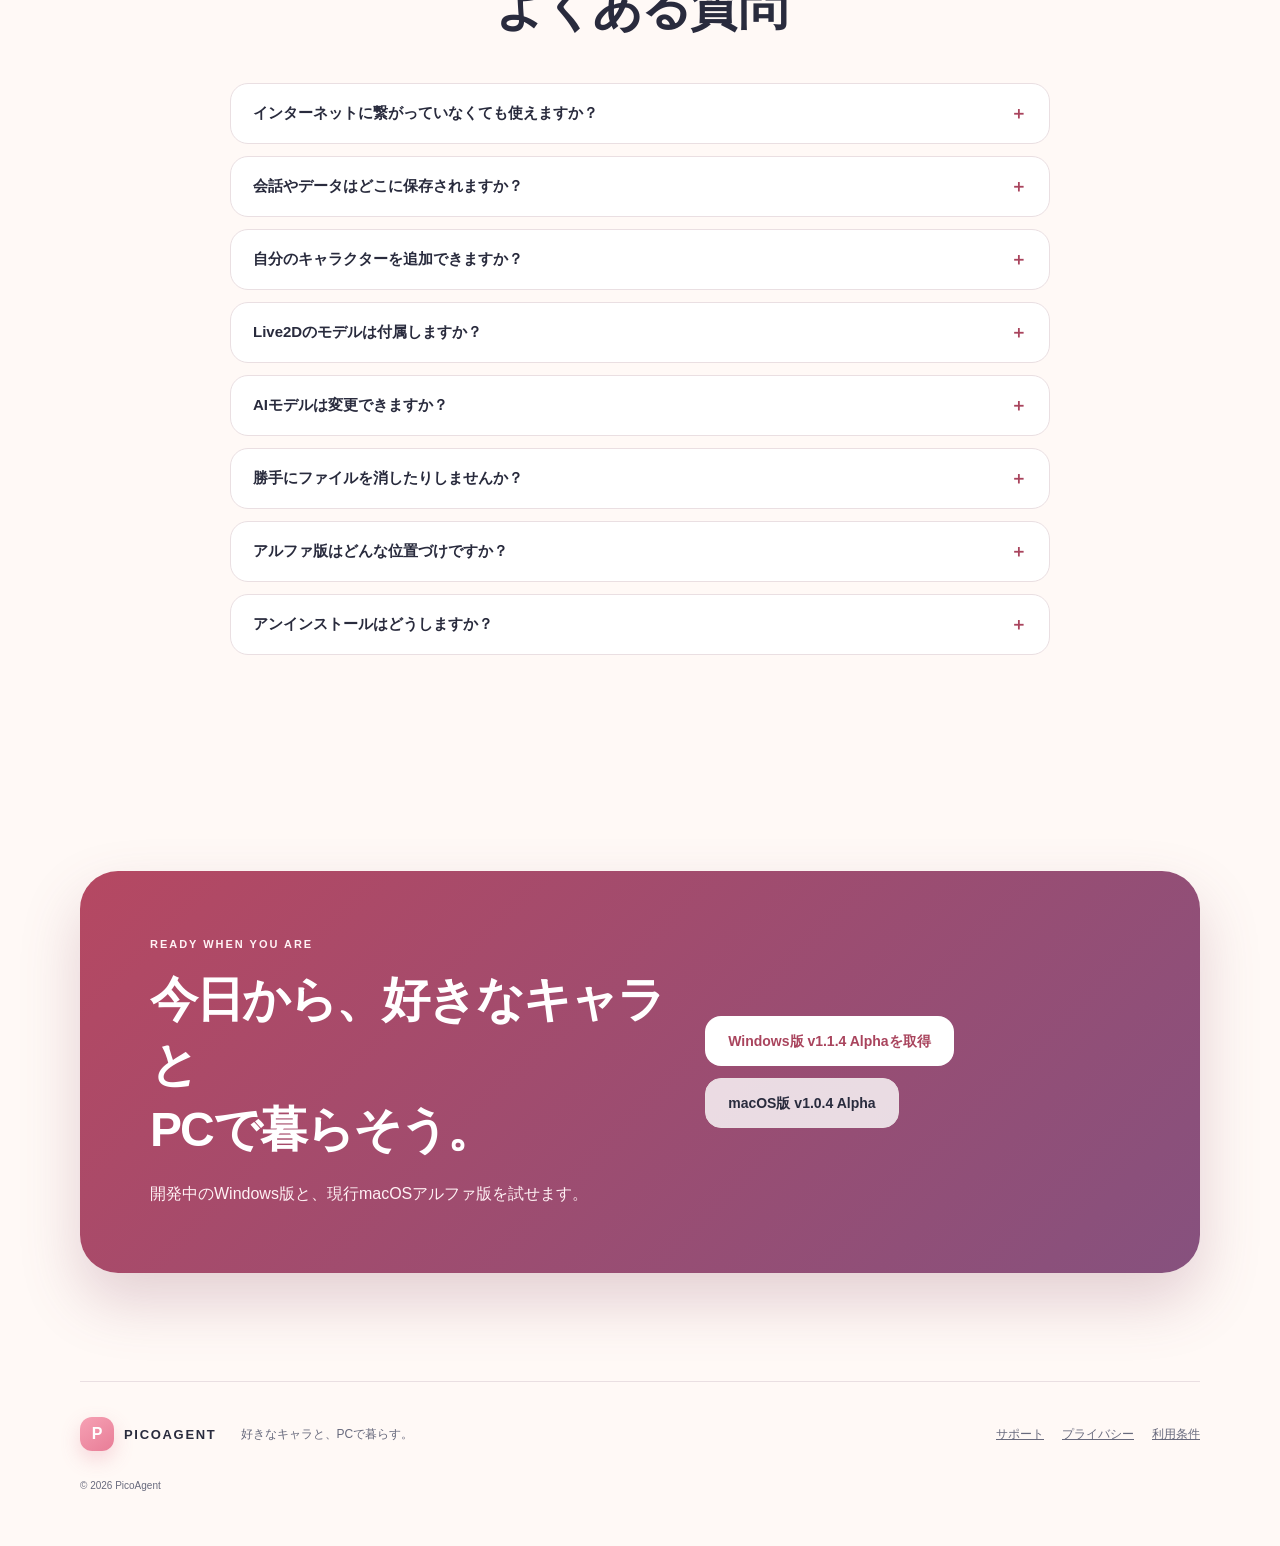
==== commit b53da83a: "release: Windows 1.1.4 Alphaの配布情報を更新" ====
--- a/index.html
+++ b/index.html
@@ -28,7 +28,7 @@
         <a href="#guide">導入</a>
         <a href="#faq">FAQ</a>
       </nav>
-      <a class="button small" href="https://github.com/benybeny777/PicoAgent-Distribution/releases/tag/v1.1.3">Windows v1.1.3 Alpha</a>
+      <a class="button small" href="https://github.com/benybeny777/PicoAgent-Distribution/releases/tag/v1.1.4">Windows v1.1.4 Alpha</a>
     </header>
   </div>
 
@@ -37,10 +37,10 @@
       <div class="hero-copy">
         <p class="eyebrow"><span></span> LOCAL-FIRST DESKTOP COMPANION</p>
         <h1>好きなキャラと、<br><em>PCで暮らす。</em></h1>
-        <p class="hero-lead">話しかければ応えてくれる。必要なときは、PC作業も手伝ってくれる。PicoAgentは、自分らしいキャラと過ごせるAIデスクトップペットです。Windows版は開発中のv1.1.3 Alpha、macOS版は現行v1.0.4 Alphaです。</p>
+        <p class="hero-lead">話しかければ応えてくれる。必要なときは、PC作業も手伝ってくれる。PicoAgentは、自分らしいキャラと過ごせるAIデスクトップペットです。Windows版は開発中のv1.1.4 Alpha、macOS版は現行v1.0.4 Alphaです。</p>
         <p class="beta-full-note"><b>無料公開中</b> PicoAgentのすべての機能を使えます。</p>
         <div class="actions hero-actions">
-          <a class="button primary" href="https://github.com/benybeny777/PicoAgent-Distribution/releases/tag/v1.1.3">Windows v1.1.3 Alphaを取得</a>
+          <a class="button primary" href="https://github.com/benybeny777/PicoAgent-Distribution/releases/tag/v1.1.4">Windows v1.1.4 Alphaを取得</a>
           <a class="button secondary" href="https://github.com/benybeny777/PicoAgent-Distribution/releases/tag/v1.0.4">macOS v1.0.4 Alpha</a>
           <a class="button secondary" href="#features">できることを見る</a>
         </div>
@@ -301,7 +301,7 @@
             <li>Office・外部サービス・MCP連携</li>
             <li>ローカルAIなら取得後はオフラインで動作</li>
           </ul>
-          <a class="button full" href="https://github.com/benybeny777/PicoAgent-Distribution/releases/tag/v1.1.3">Windows v1.1.3 Alphaをダウンロード</a>
+          <a class="button full" href="https://github.com/benybeny777/PicoAgent-Distribution/releases/tag/v1.1.4">Windows v1.1.4 Alphaをダウンロード</a>
         </article>
       </div>
       <p class="plan-note">開発中のアルファ版のため、機能・画面・設定が変更される場合があります。外部AIサービスや追加コンポーネントを使う場合は、各社・各配布元の条件と料金が適用されます。</p>
@@ -330,11 +330,11 @@
         <article class="spec-card"><span>CPU</span><h3>CPUだけでも動作</h3><p>GPUなしでも利用可能</p><small>応答速度はモデルとCPUにより変わります</small></article>
         <article class="spec-card"><span>メモリ</span><h3>RAM 8GB</h3><p>最低目安</p><small>通常推奨: 16GB</small></article>
         <article class="spec-card"><span>GPU</span><h3>必須ではありません</h3><p>最低: CPU推論</p><small>推奨: VRAM 4GB・Vulkan対応</small></article>
-        <article class="spec-card"><span>容量</span><h3>Windows本体 121.11 MB</h3><p>macOS本体 173.56 MB</p><small>AIモデルは選択により約1.59 GBから</small></article>
+        <article class="spec-card"><span>容量</span><h3>Windows本体 121.28 MB</h3><p>macOS本体 173.56 MB</p><small>AIモデルは選択により約1.59 GBから</small></article>
         <article class="spec-card"><span>通信</span><h3>初回取得時に必要</h3><p>AIモデル・追加機能・更新</p><small>取得後はローカル会話可能</small></article>
       </div>
       <dl class="requirement-notes">
-        <div><dt>アルファ版</dt><dd>Windowsはv1.1.3、macOS Apple Siliconは現行v1.0.4です。macOS版は未署名です。</dd></div>
+        <div><dt>アルファ版</dt><dd>Windowsはv1.1.4、macOS Apple Siliconは現行v1.0.4です。macOS版は未署名です。</dd></div>
         <div><dt>未署名版</dt><dd>初期版はコード署名がなく、Windows SmartScreenの警告が表示される場合があります。正規の配布URLを確認してください。</dd></div>
         <div><dt>アップデート</dt><dd>設定画面から確認・実行できます。取得したインストーラはサイズとSHA-256を検証します。</dd></div>
       </dl>
@@ -348,7 +348,7 @@
         <p>開発中のアルファ版なので、先に正直にお伝えします。</p>
       </div>
       <ul class="limit-list">
-        <li><b>未署名アルファ</b>Windows v1.1.3とmacOS Apple Silicon v1.0.4を公開しています。正式版の署名・公証は未対応です。</li>
+        <li><b>未署名アルファ</b>Windows v1.1.4とmacOS Apple Silicon v1.0.4を公開しています。正式版の署名・公証は未対応です。</li>
         <li><b>コード署名なし</b>初回起動時にWindows SmartScreenの警告が出ることがあります。配布URLを確認してから実行してください。</li>
         <li><b>更新は手動確認</b>設定画面から更新を確認して実行します。自動更新は今後のバージョンで対応します。</li>
         <li><b>初回のダウンロードが大きい</b>本体に加えてAIモデルを取得します（小型 約3.1GB／通常 約5.0GB）。</li>
@@ -380,12 +380,12 @@
         <h2>今日から、好きなキャラと<br>PCで暮らそう。</h2>
         <p>開発中のWindows版と、現行macOSアルファ版を試せます。</p>
       </div>
-      <div class="actions"><a class="button light" href="https://github.com/benybeny777/PicoAgent-Distribution/releases/tag/v1.1.3">Windows版 v1.1.3 Alphaを取得</a><a class="button secondary" href="https://github.com/benybeny777/PicoAgent-Distribution/releases/tag/v1.0.4">macOS版 v1.0.4 Alpha</a></div>
+      <div class="actions"><a class="button light" href="https://github.com/benybeny777/PicoAgent-Distribution/releases/tag/v1.1.4">Windows版 v1.1.4 Alphaを取得</a><a class="button secondary" href="https://github.com/benybeny777/PicoAgent-Distribution/releases/tag/v1.0.4">macOS版 v1.0.4 Alpha</a></div>
     </section>
   </main>
 
-  <a class="mobile-download" href="https://github.com/benybeny777/PicoAgent-Distribution/releases/tag/v1.1.3" aria-label="PicoAgent Windows v1.1.3 Alphaをダウンロード">
-    <span><b>v1.1.3 Alpha</b><small>Windows 10 / 11</small></span><strong>無料で取得</strong>
+  <a class="mobile-download" href="https://github.com/benybeny777/PicoAgent-Distribution/releases/tag/v1.1.4" aria-label="PicoAgent Windows v1.1.4 Alphaをダウンロード">
+    <span><b>v1.1.4 Alpha</b><small>Windows 10 / 11</small></span><strong>無料で取得</strong>
   </a>
 
   <footer class="site-footer">
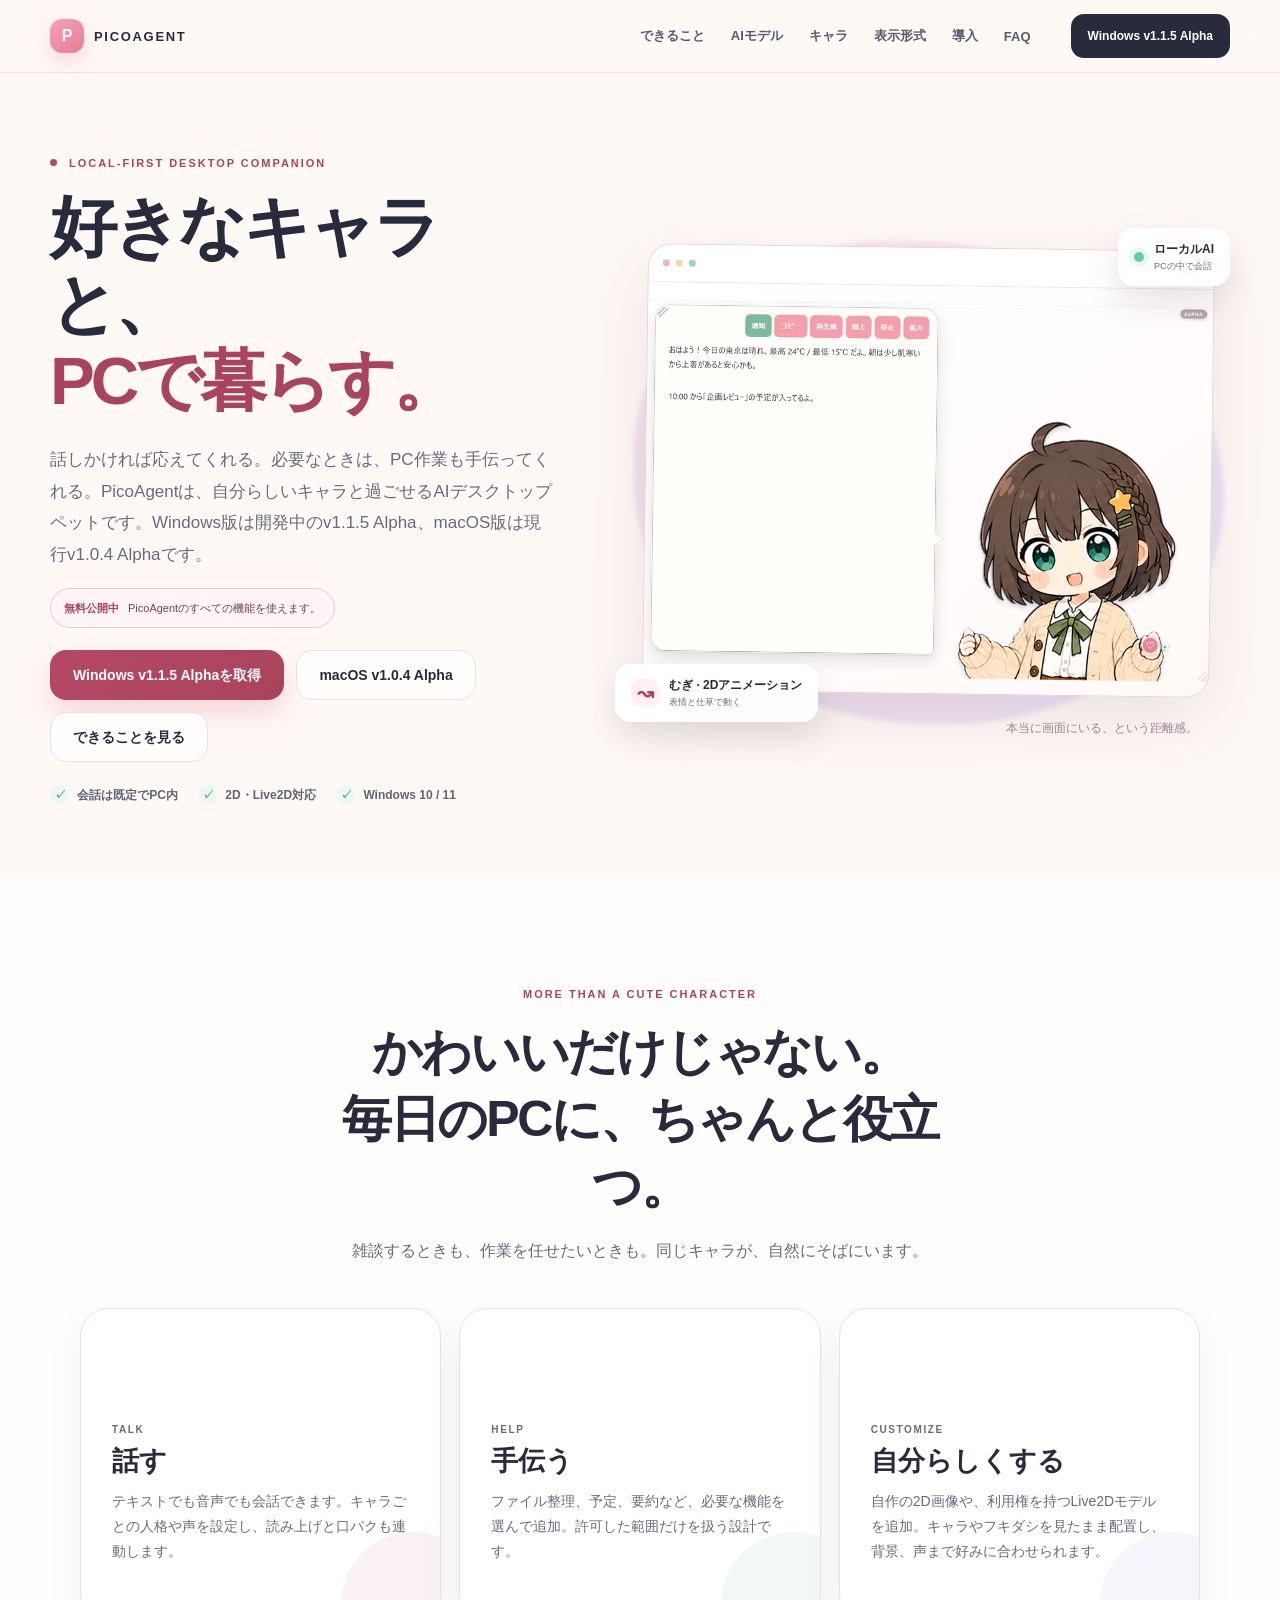
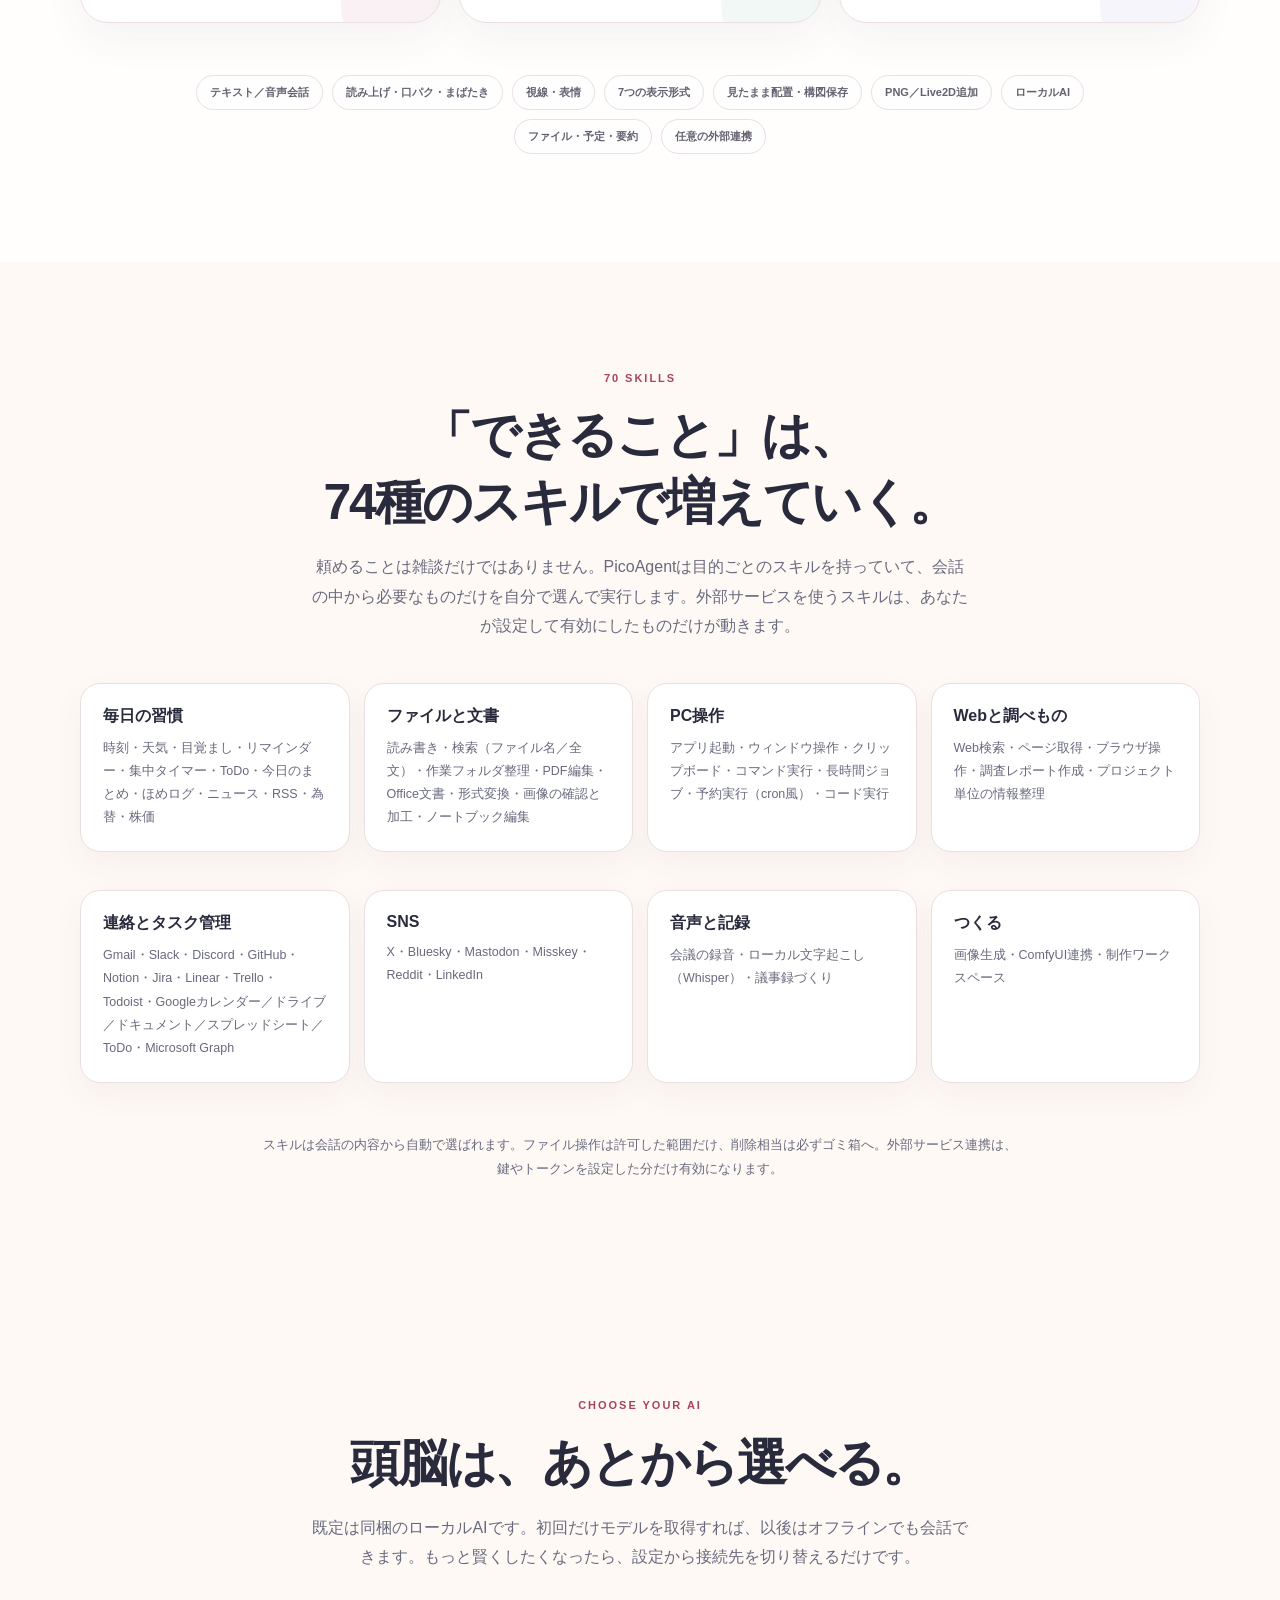
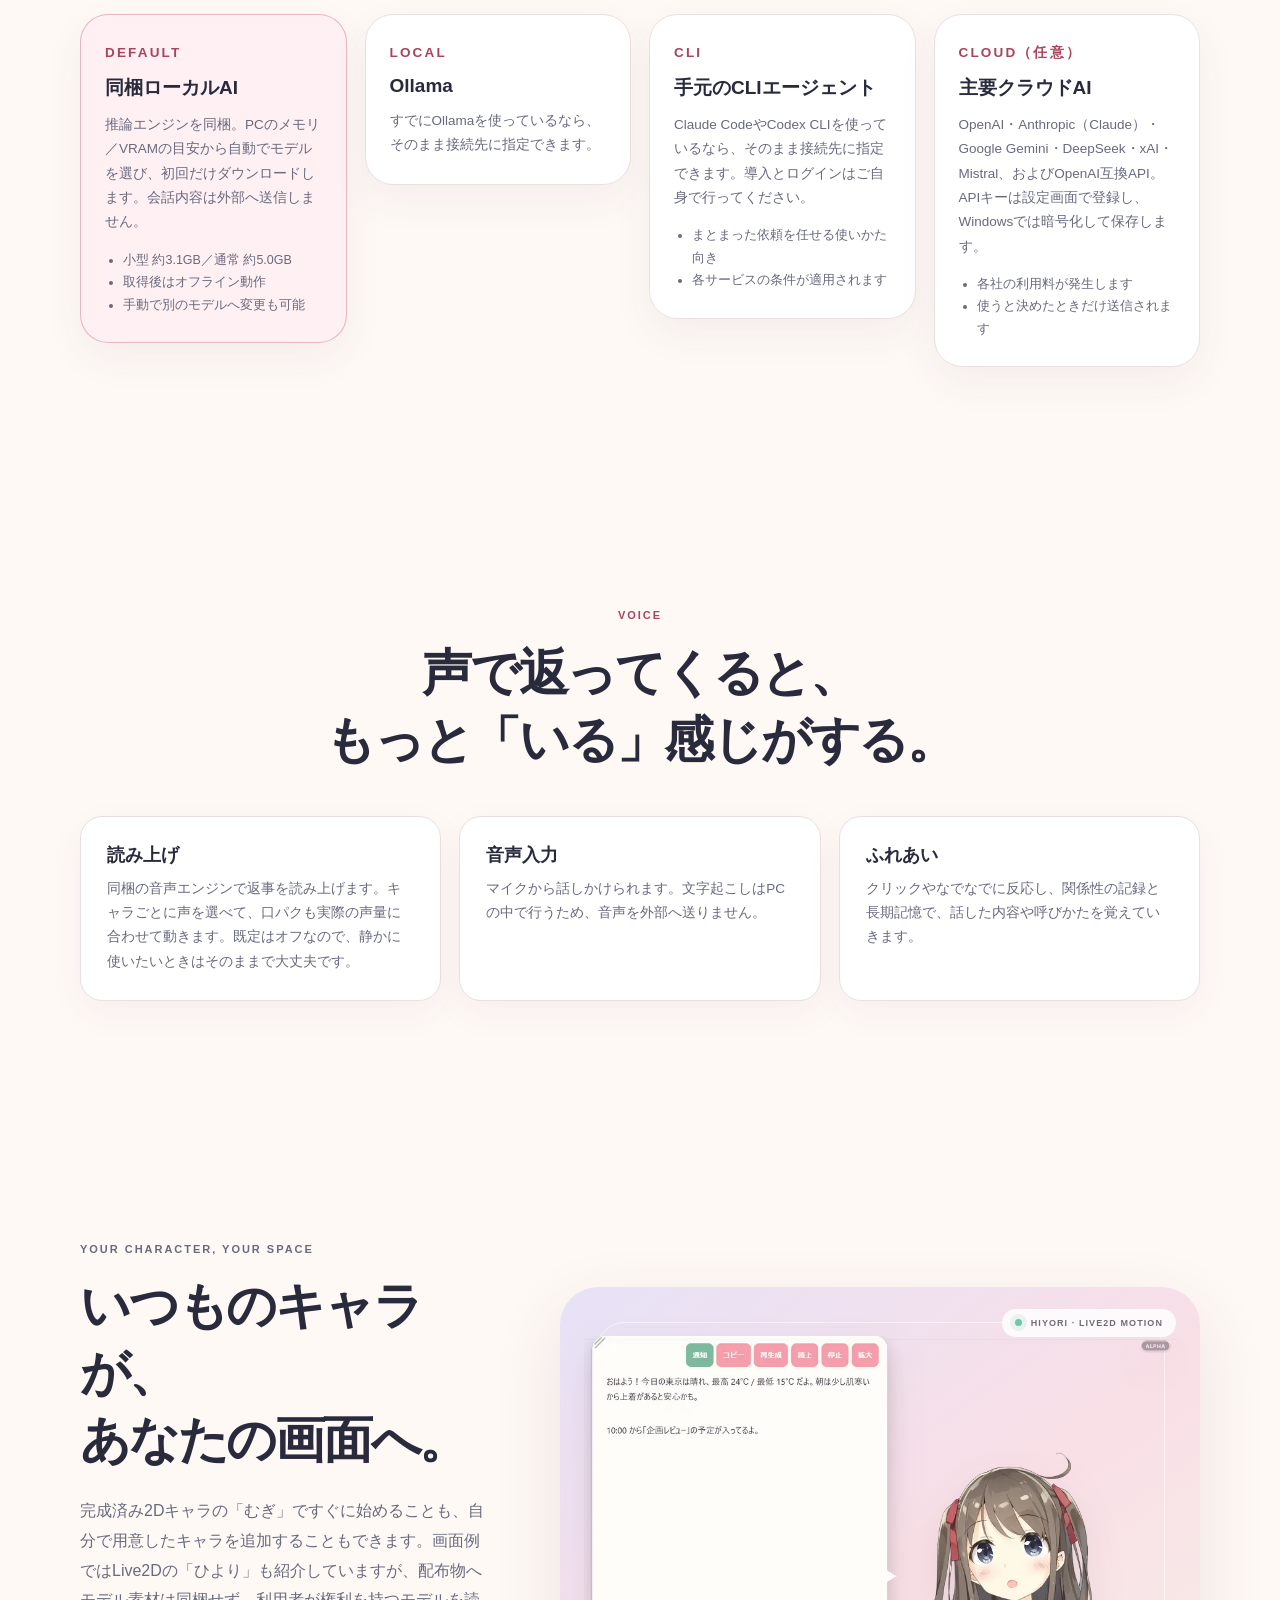
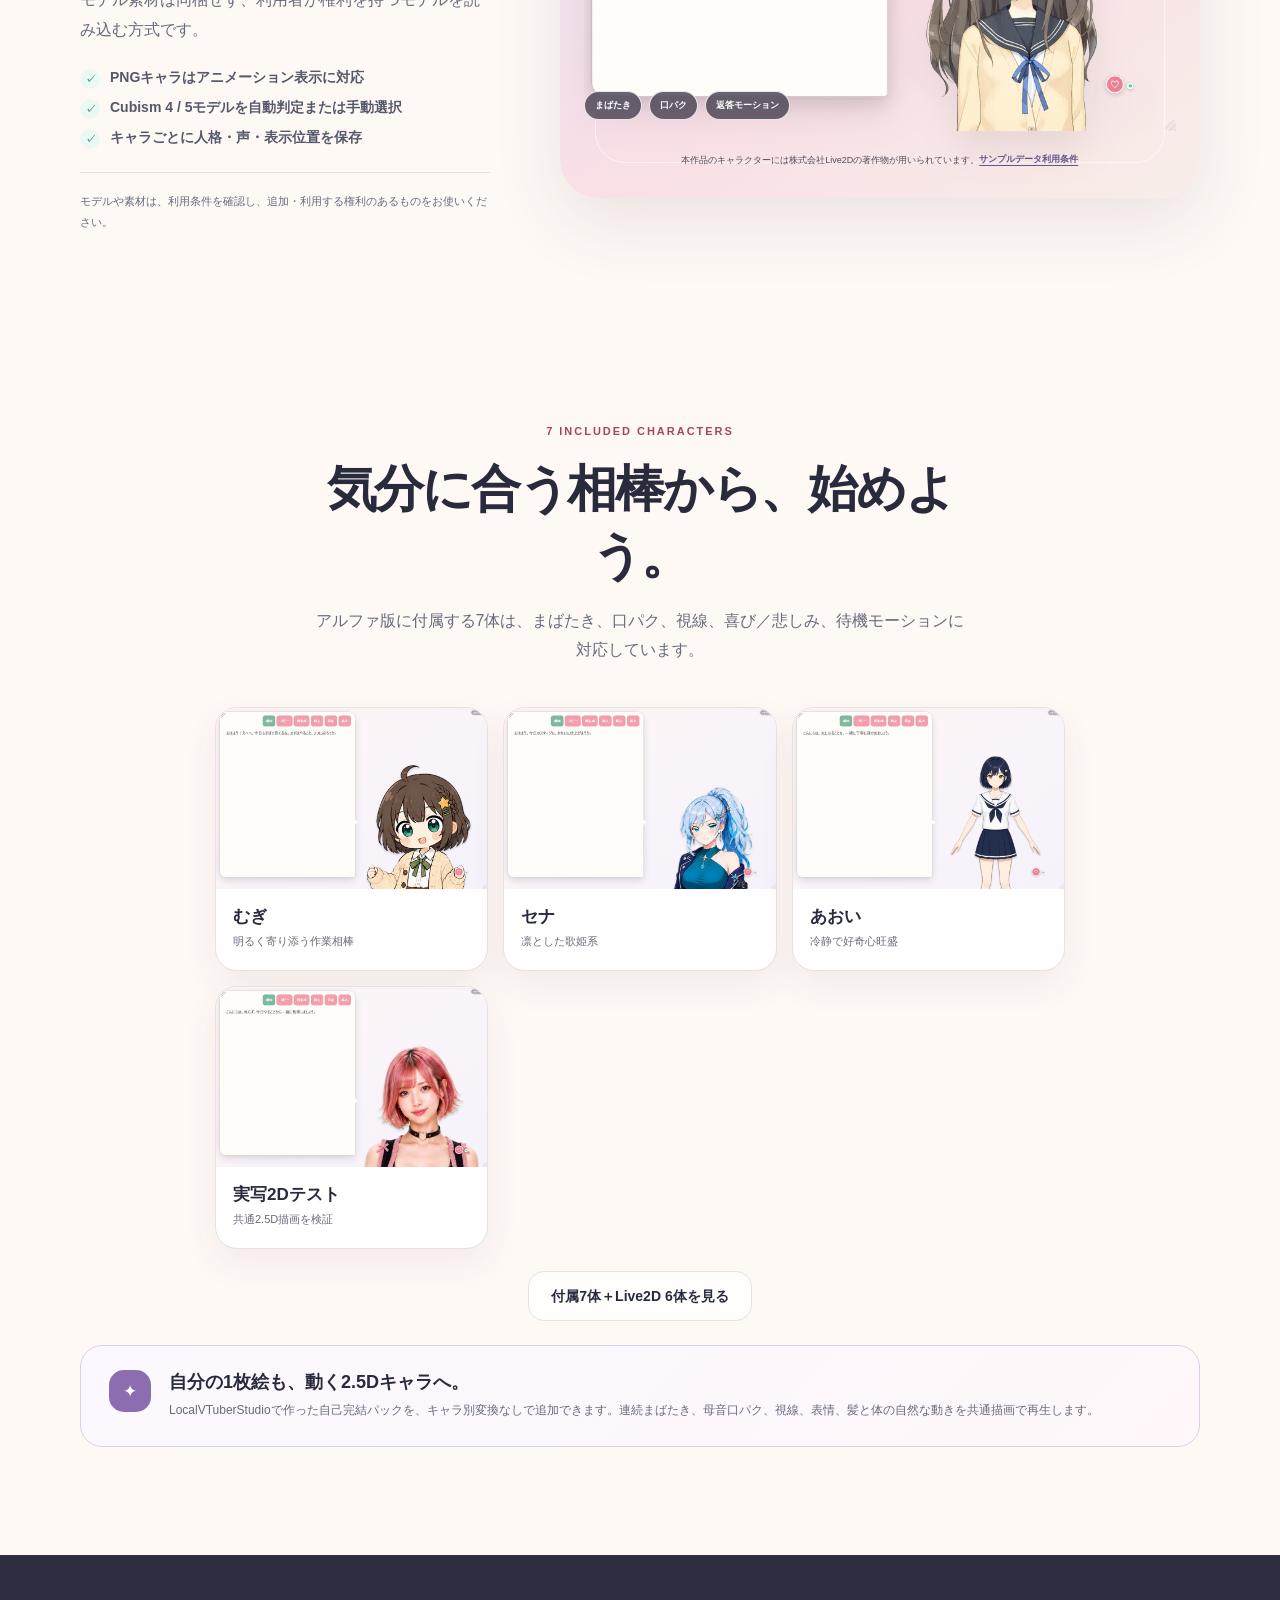
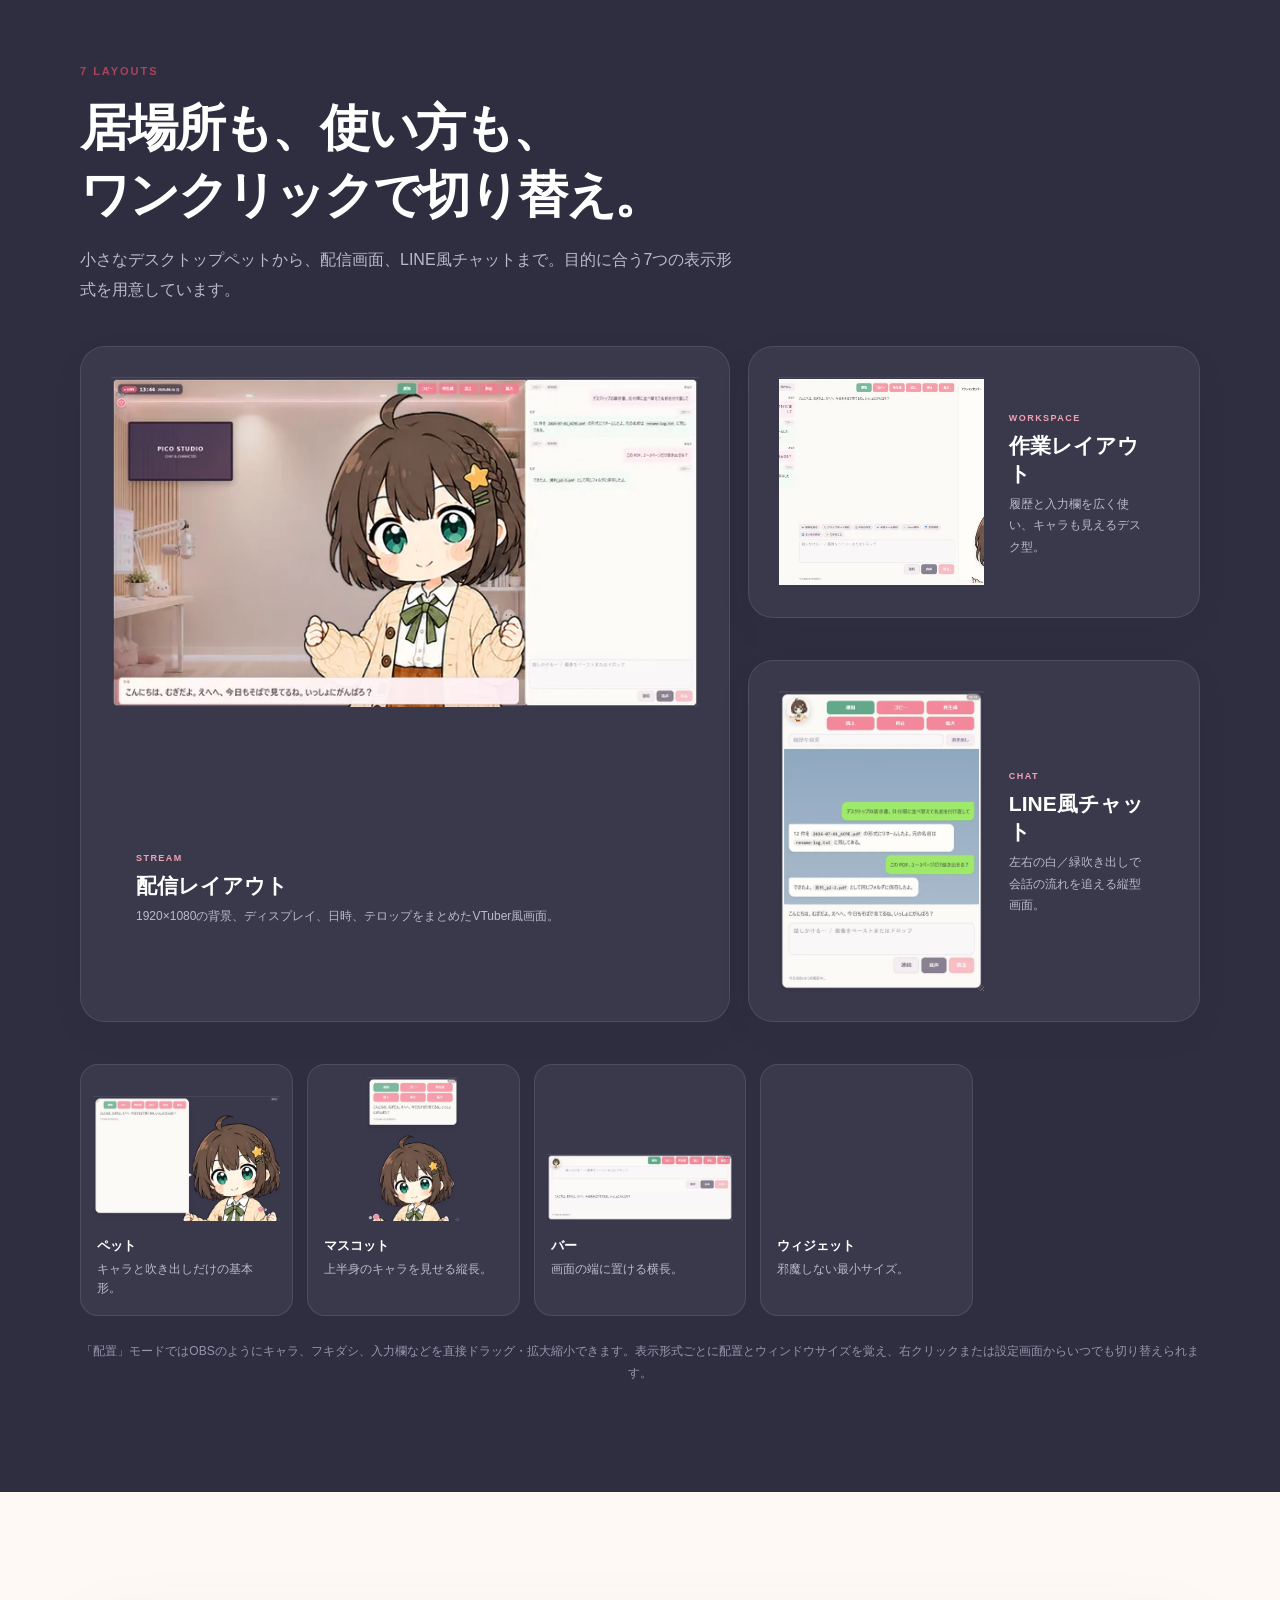
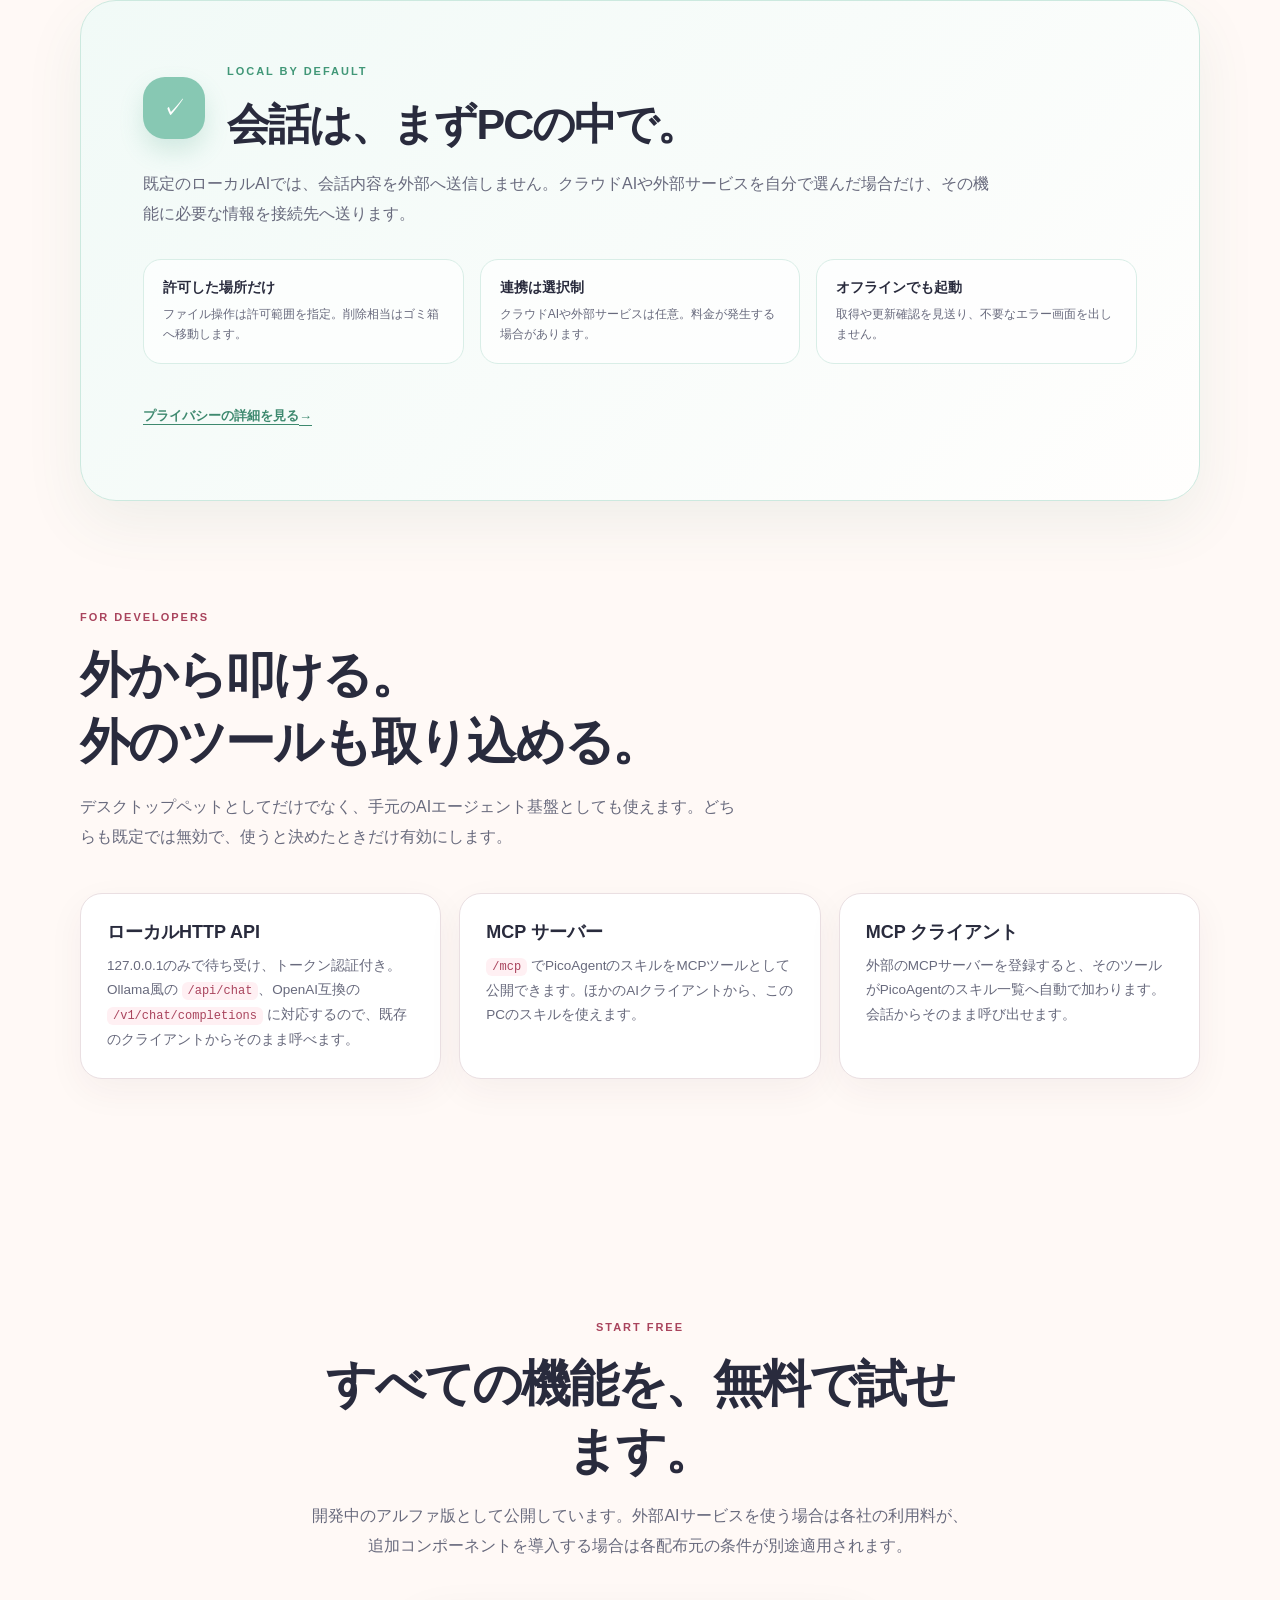
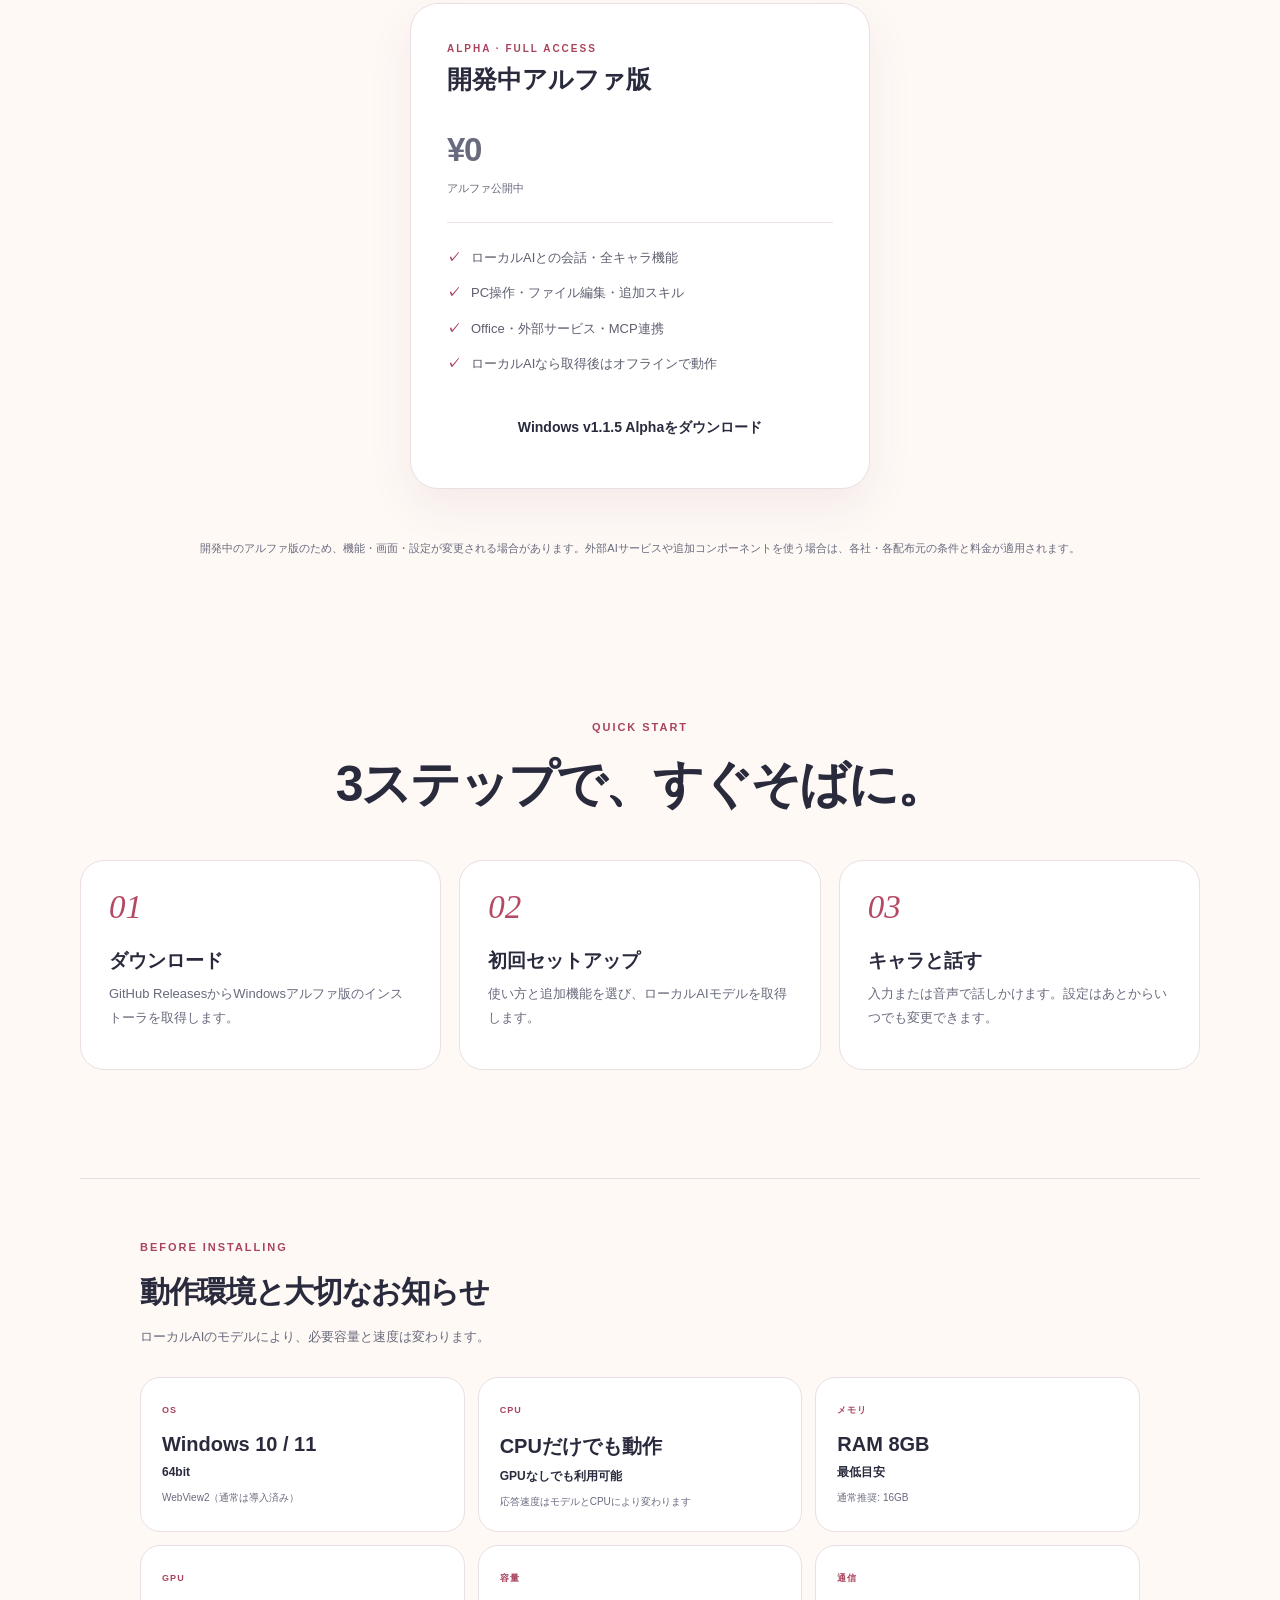
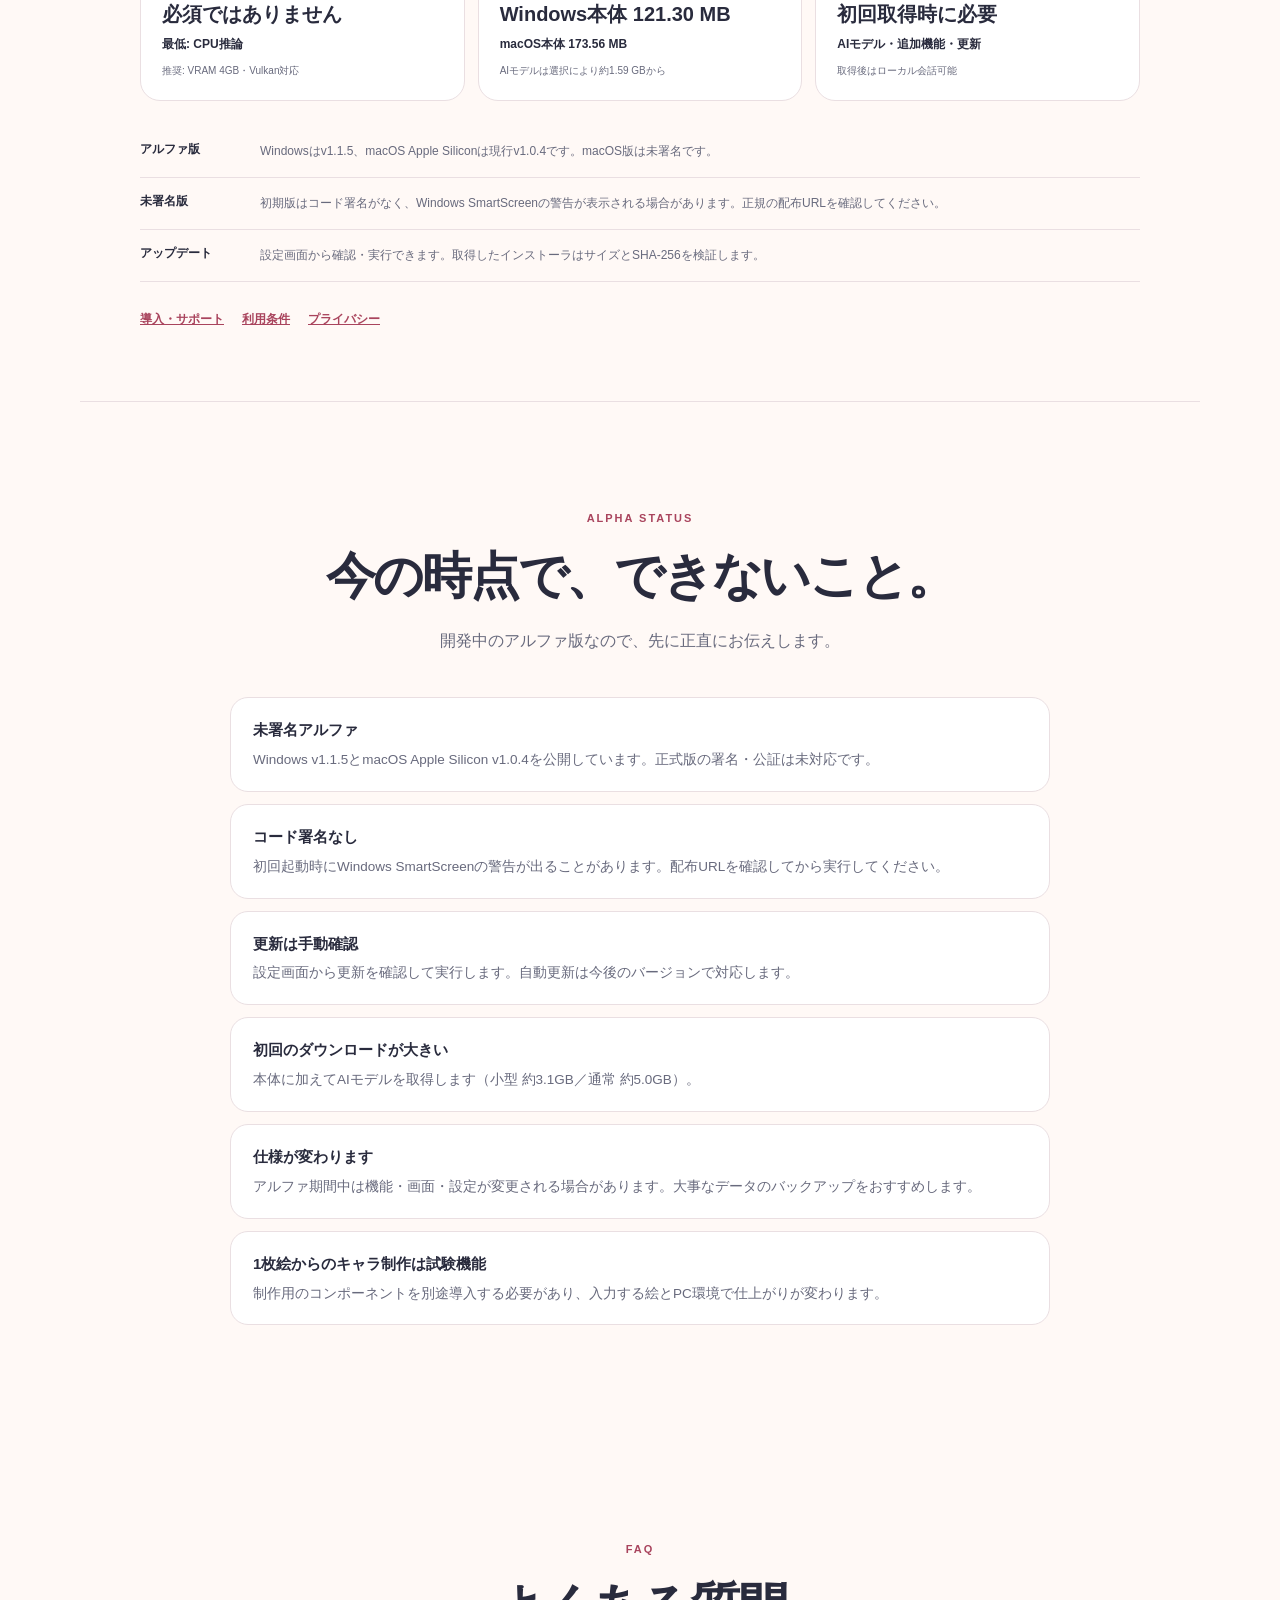
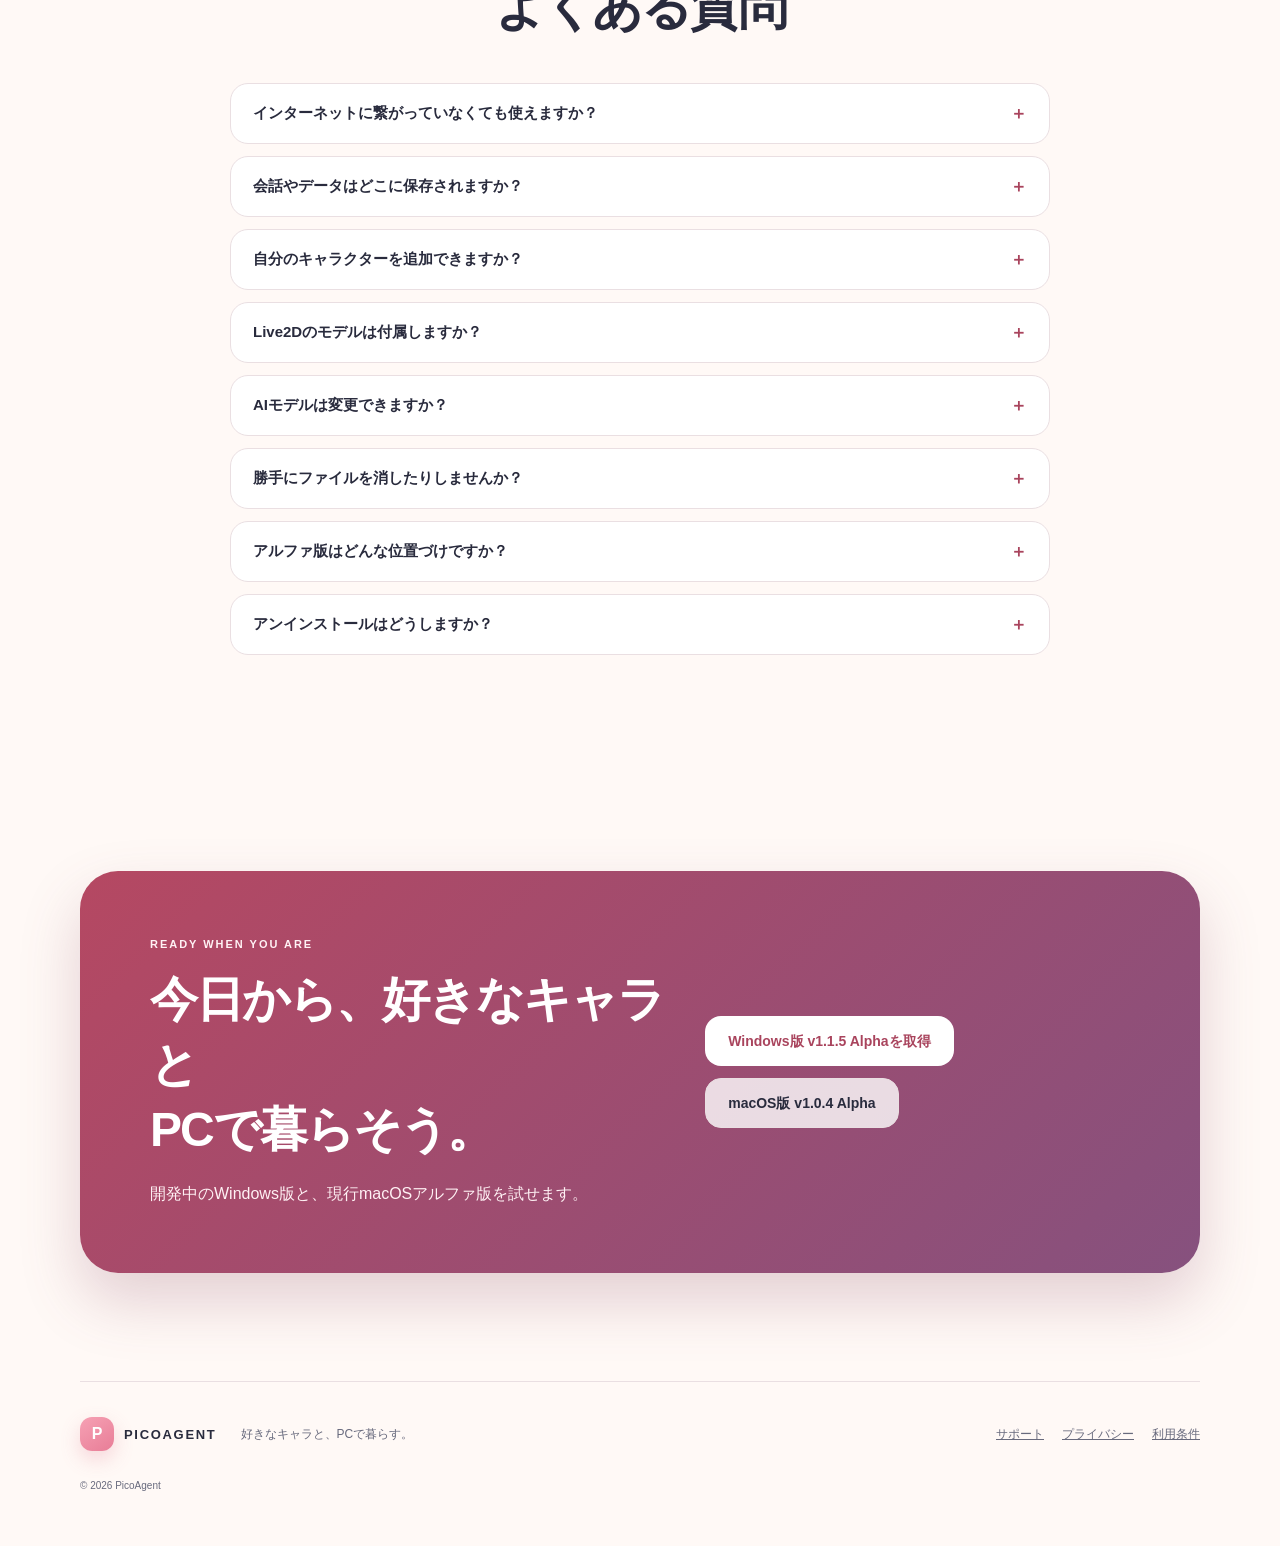
==== commit 69c92832: "docs: Windows v1.1.5 Alphaの公開情報を準備" ====
--- a/index.html
+++ b/index.html
@@ -28,7 +28,7 @@
         <a href="#guide">導入</a>
         <a href="#faq">FAQ</a>
       </nav>
-      <a class="button small" href="https://github.com/benybeny777/PicoAgent-Distribution/releases/tag/v1.1.4">Windows v1.1.4 Alpha</a>
+      <a class="button small" href="https://github.com/benybeny777/PicoAgent-Distribution/releases/tag/v1.1.5">Windows v1.1.5 Alpha</a>
     </header>
   </div>
 
@@ -37,10 +37,10 @@
       <div class="hero-copy">
         <p class="eyebrow"><span></span> LOCAL-FIRST DESKTOP COMPANION</p>
         <h1>好きなキャラと、<br><em>PCで暮らす。</em></h1>
-        <p class="hero-lead">話しかければ応えてくれる。必要なときは、PC作業も手伝ってくれる。PicoAgentは、自分らしいキャラと過ごせるAIデスクトップペットです。Windows版は開発中のv1.1.4 Alpha、macOS版は現行v1.0.4 Alphaです。</p>
+        <p class="hero-lead">話しかければ応えてくれる。必要なときは、PC作業も手伝ってくれる。PicoAgentは、自分らしいキャラと過ごせるAIデスクトップペットです。Windows版は開発中のv1.1.5 Alpha、macOS版は現行v1.0.4 Alphaです。</p>
         <p class="beta-full-note"><b>無料公開中</b> PicoAgentのすべての機能を使えます。</p>
         <div class="actions hero-actions">
-          <a class="button primary" href="https://github.com/benybeny777/PicoAgent-Distribution/releases/tag/v1.1.4">Windows v1.1.4 Alphaを取得</a>
+          <a class="button primary" href="https://github.com/benybeny777/PicoAgent-Distribution/releases/tag/v1.1.5">Windows v1.1.5 Alphaを取得</a>
           <a class="button secondary" href="https://github.com/benybeny777/PicoAgent-Distribution/releases/tag/v1.0.4">macOS v1.0.4 Alpha</a>
           <a class="button secondary" href="#features">できることを見る</a>
         </div>
@@ -301,7 +301,7 @@
             <li>Office・外部サービス・MCP連携</li>
             <li>ローカルAIなら取得後はオフラインで動作</li>
           </ul>
-          <a class="button full" href="https://github.com/benybeny777/PicoAgent-Distribution/releases/tag/v1.1.4">Windows v1.1.4 Alphaをダウンロード</a>
+          <a class="button full" href="https://github.com/benybeny777/PicoAgent-Distribution/releases/tag/v1.1.5">Windows v1.1.5 Alphaをダウンロード</a>
         </article>
       </div>
       <p class="plan-note">開発中のアルファ版のため、機能・画面・設定が変更される場合があります。外部AIサービスや追加コンポーネントを使う場合は、各社・各配布元の条件と料金が適用されます。</p>
@@ -330,11 +330,11 @@
         <article class="spec-card"><span>CPU</span><h3>CPUだけでも動作</h3><p>GPUなしでも利用可能</p><small>応答速度はモデルとCPUにより変わります</small></article>
         <article class="spec-card"><span>メモリ</span><h3>RAM 8GB</h3><p>最低目安</p><small>通常推奨: 16GB</small></article>
         <article class="spec-card"><span>GPU</span><h3>必須ではありません</h3><p>最低: CPU推論</p><small>推奨: VRAM 4GB・Vulkan対応</small></article>
-        <article class="spec-card"><span>容量</span><h3>Windows本体 121.28 MB</h3><p>macOS本体 173.56 MB</p><small>AIモデルは選択により約1.59 GBから</small></article>
+        <article class="spec-card"><span>容量</span><h3>Windows本体 121.30 MB</h3><p>macOS本体 173.56 MB</p><small>AIモデルは選択により約1.59 GBから</small></article>
         <article class="spec-card"><span>通信</span><h3>初回取得時に必要</h3><p>AIモデル・追加機能・更新</p><small>取得後はローカル会話可能</small></article>
       </div>
       <dl class="requirement-notes">
-        <div><dt>アルファ版</dt><dd>Windowsはv1.1.4、macOS Apple Siliconは現行v1.0.4です。macOS版は未署名です。</dd></div>
+        <div><dt>アルファ版</dt><dd>Windowsはv1.1.5、macOS Apple Siliconは現行v1.0.4です。macOS版は未署名です。</dd></div>
         <div><dt>未署名版</dt><dd>初期版はコード署名がなく、Windows SmartScreenの警告が表示される場合があります。正規の配布URLを確認してください。</dd></div>
         <div><dt>アップデート</dt><dd>設定画面から確認・実行できます。取得したインストーラはサイズとSHA-256を検証します。</dd></div>
       </dl>
@@ -348,7 +348,7 @@
         <p>開発中のアルファ版なので、先に正直にお伝えします。</p>
       </div>
       <ul class="limit-list">
-        <li><b>未署名アルファ</b>Windows v1.1.4とmacOS Apple Silicon v1.0.4を公開しています。正式版の署名・公証は未対応です。</li>
+        <li><b>未署名アルファ</b>Windows v1.1.5とmacOS Apple Silicon v1.0.4を公開しています。正式版の署名・公証は未対応です。</li>
         <li><b>コード署名なし</b>初回起動時にWindows SmartScreenの警告が出ることがあります。配布URLを確認してから実行してください。</li>
         <li><b>更新は手動確認</b>設定画面から更新を確認して実行します。自動更新は今後のバージョンで対応します。</li>
         <li><b>初回のダウンロードが大きい</b>本体に加えてAIモデルを取得します（小型 約3.1GB／通常 約5.0GB）。</li>
@@ -380,12 +380,12 @@
         <h2>今日から、好きなキャラと<br>PCで暮らそう。</h2>
         <p>開発中のWindows版と、現行macOSアルファ版を試せます。</p>
       </div>
-      <div class="actions"><a class="button light" href="https://github.com/benybeny777/PicoAgent-Distribution/releases/tag/v1.1.4">Windows版 v1.1.4 Alphaを取得</a><a class="button secondary" href="https://github.com/benybeny777/PicoAgent-Distribution/releases/tag/v1.0.4">macOS版 v1.0.4 Alpha</a></div>
+      <div class="actions"><a class="button light" href="https://github.com/benybeny777/PicoAgent-Distribution/releases/tag/v1.1.5">Windows版 v1.1.5 Alphaを取得</a><a class="button secondary" href="https://github.com/benybeny777/PicoAgent-Distribution/releases/tag/v1.0.4">macOS版 v1.0.4 Alpha</a></div>
     </section>
   </main>
 
-  <a class="mobile-download" href="https://github.com/benybeny777/PicoAgent-Distribution/releases/tag/v1.1.4" aria-label="PicoAgent Windows v1.1.4 Alphaをダウンロード">
-    <span><b>v1.1.4 Alpha</b><small>Windows 10 / 11</small></span><strong>無料で取得</strong>
+  <a class="mobile-download" href="https://github.com/benybeny777/PicoAgent-Distribution/releases/tag/v1.1.5" aria-label="PicoAgent Windows v1.1.5 Alphaをダウンロード">
+    <span><b>v1.1.5 Alpha</b><small>Windows 10 / 11</small></span><strong>無料で取得</strong>
   </a>
 
   <footer class="site-footer">
